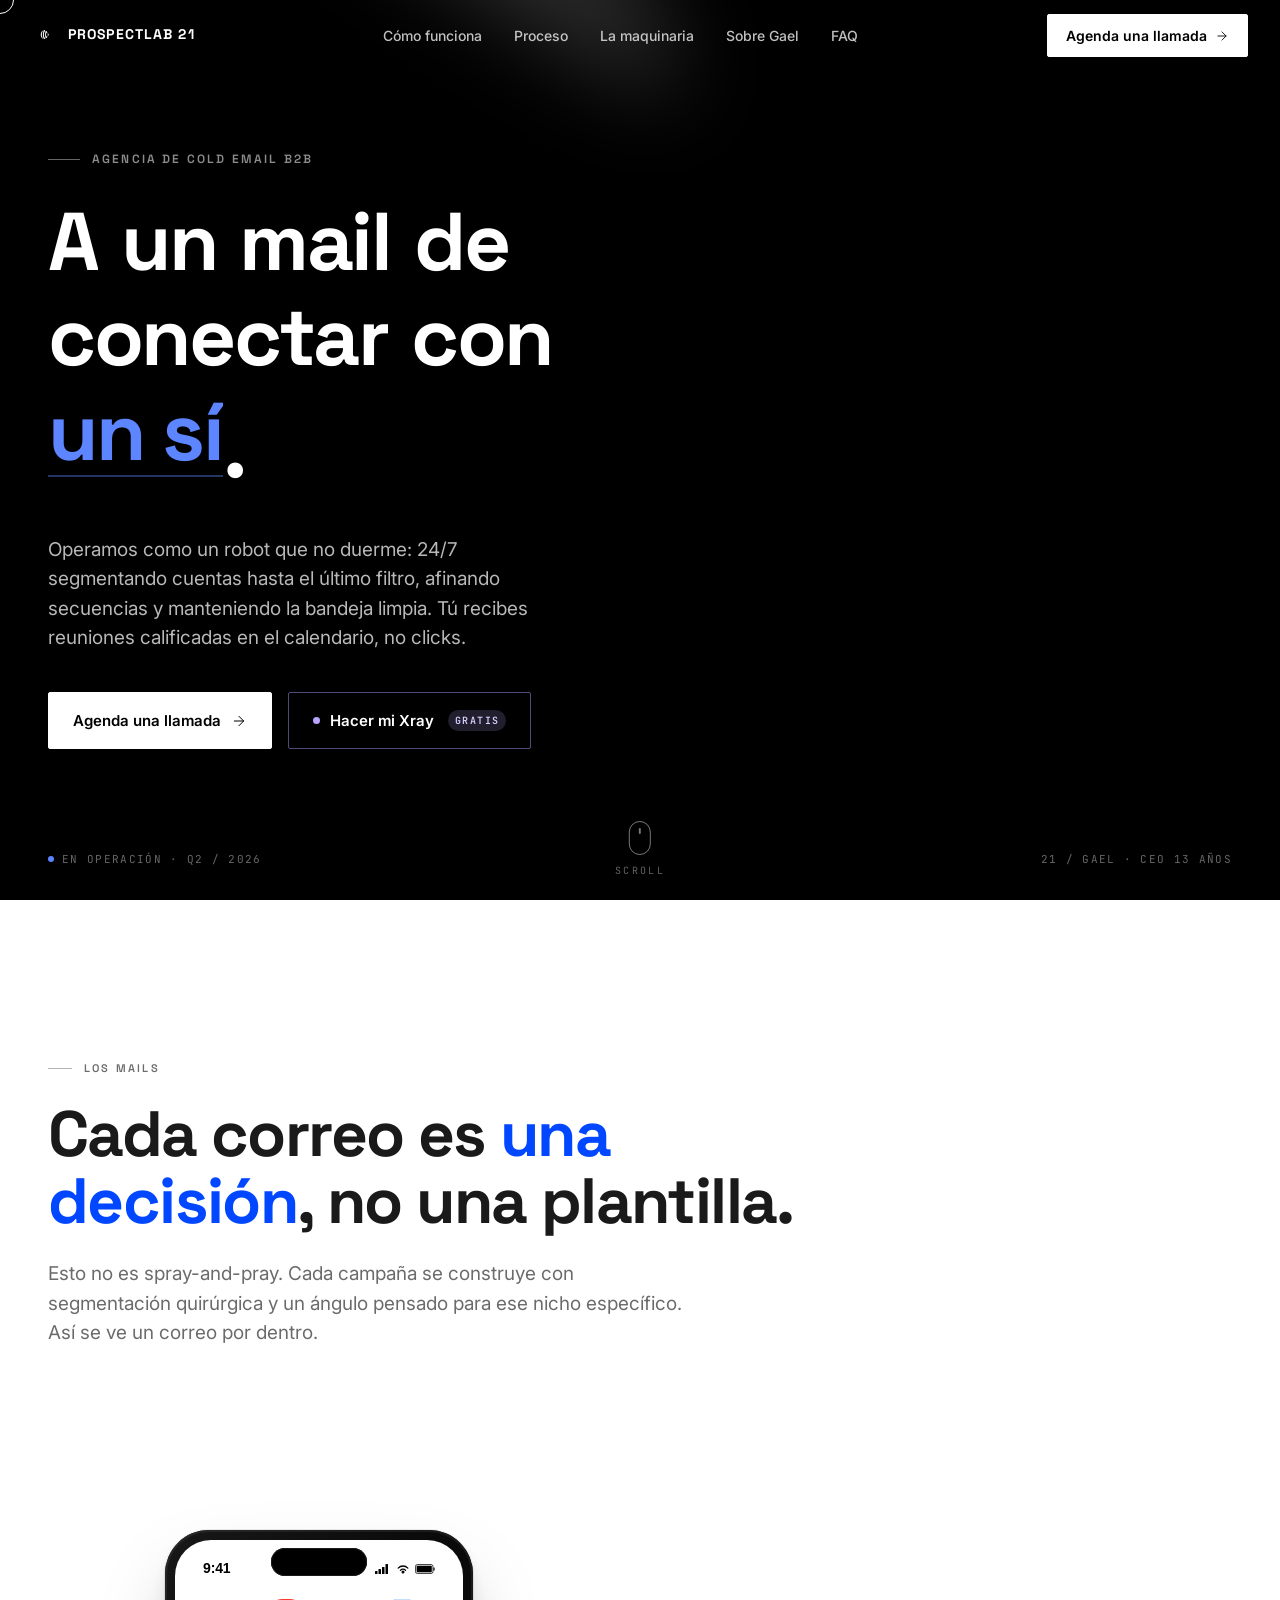
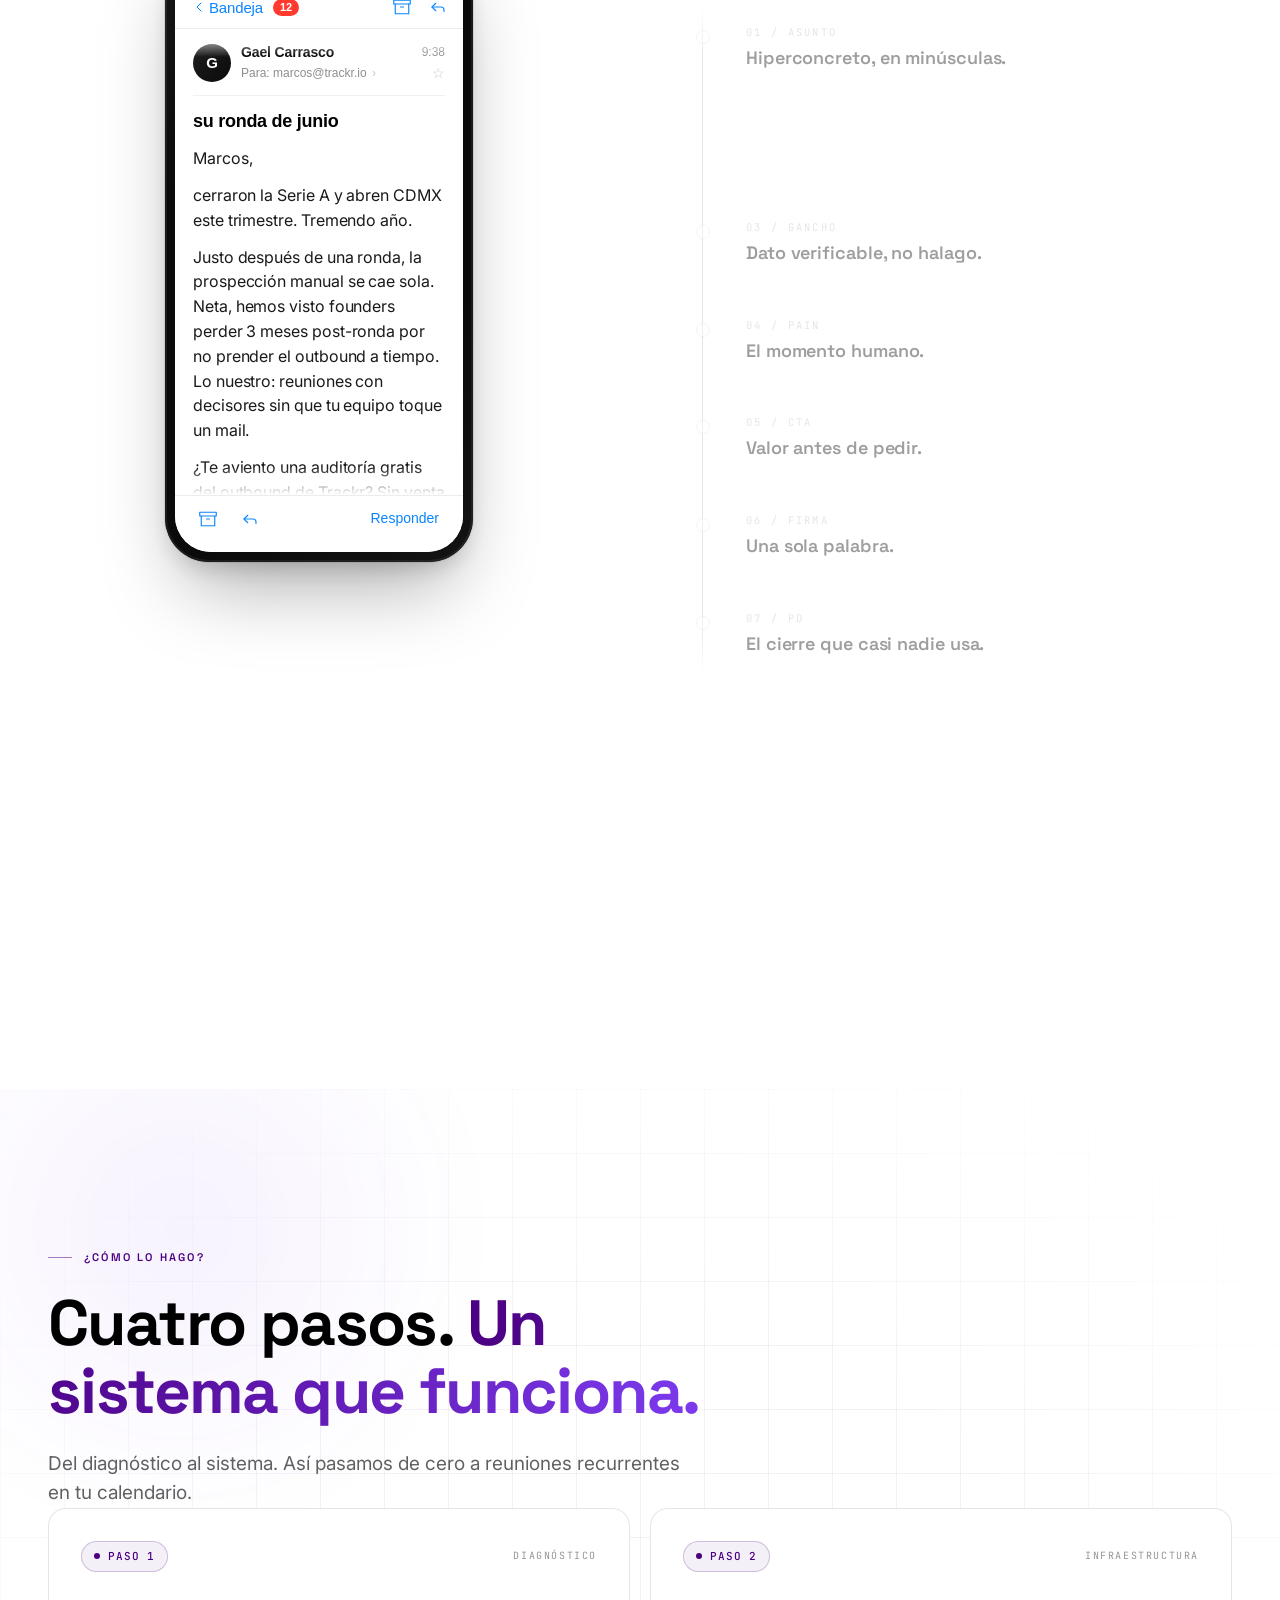
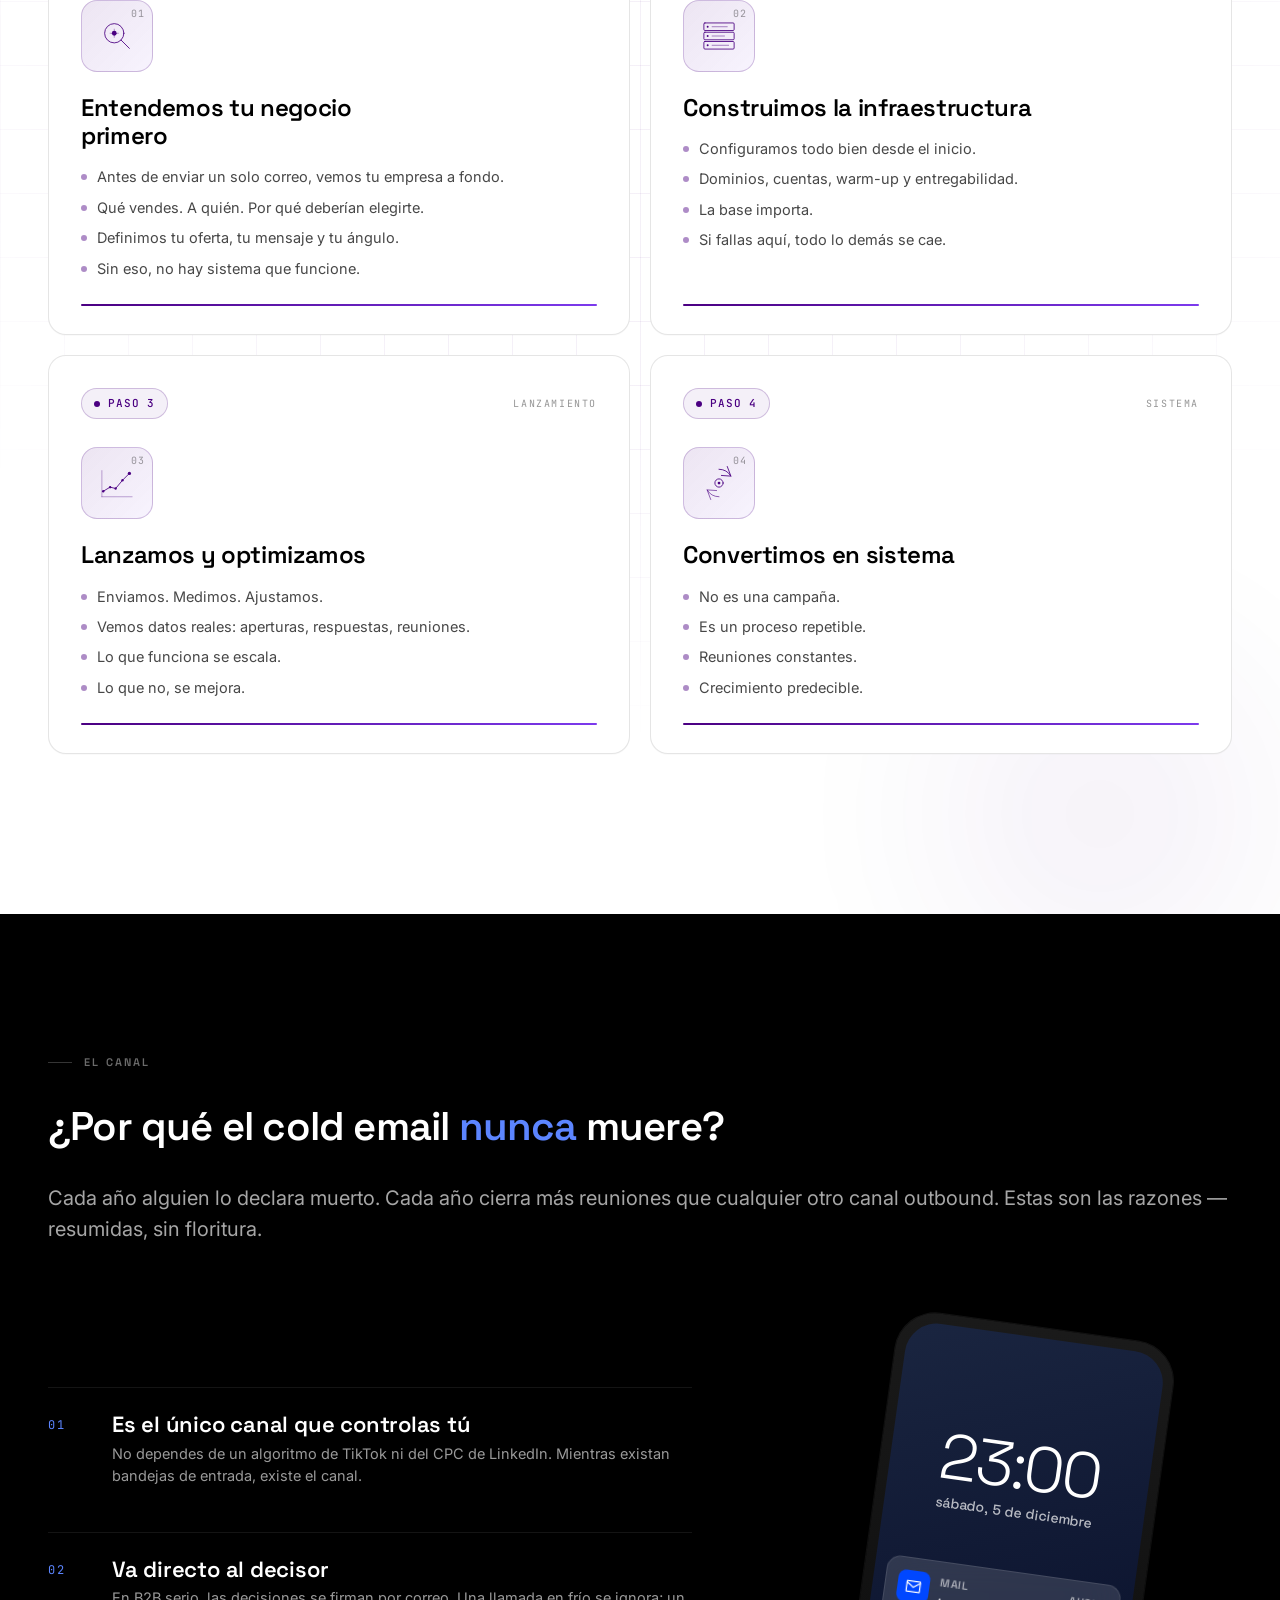
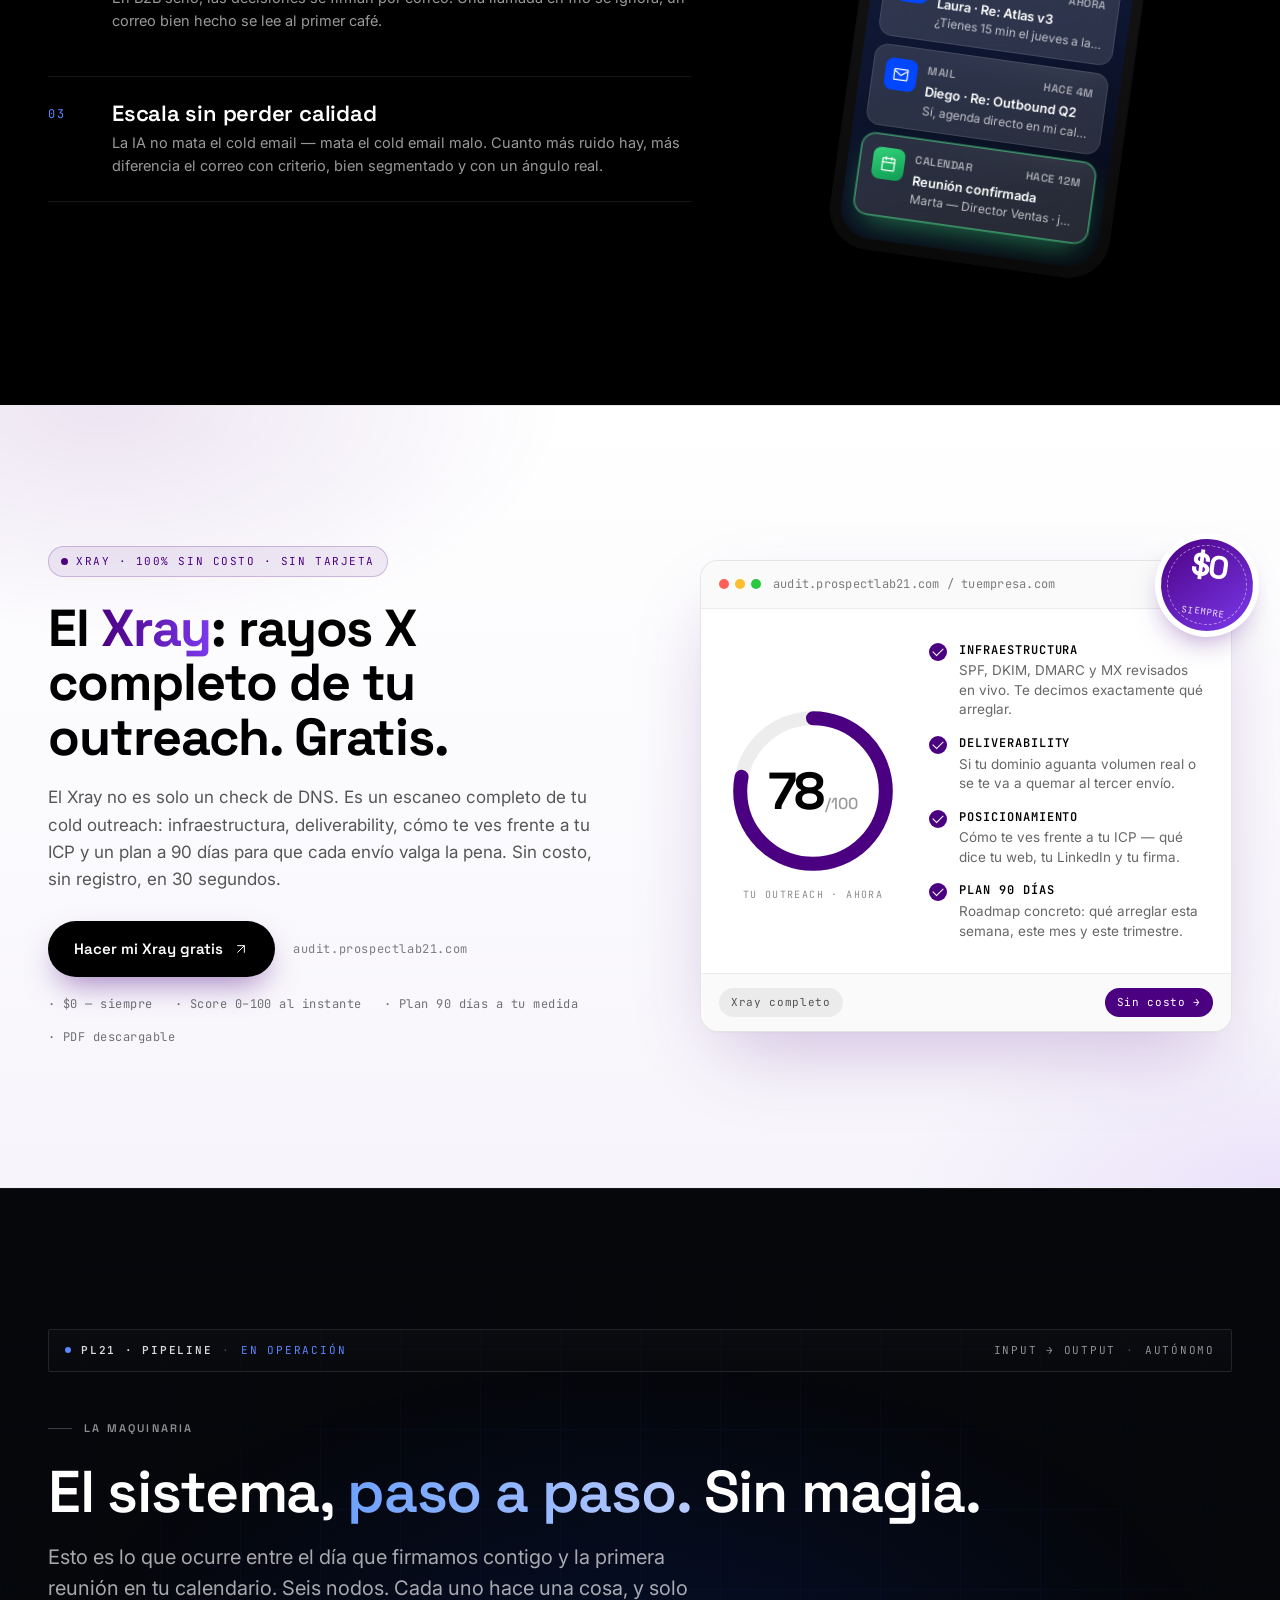
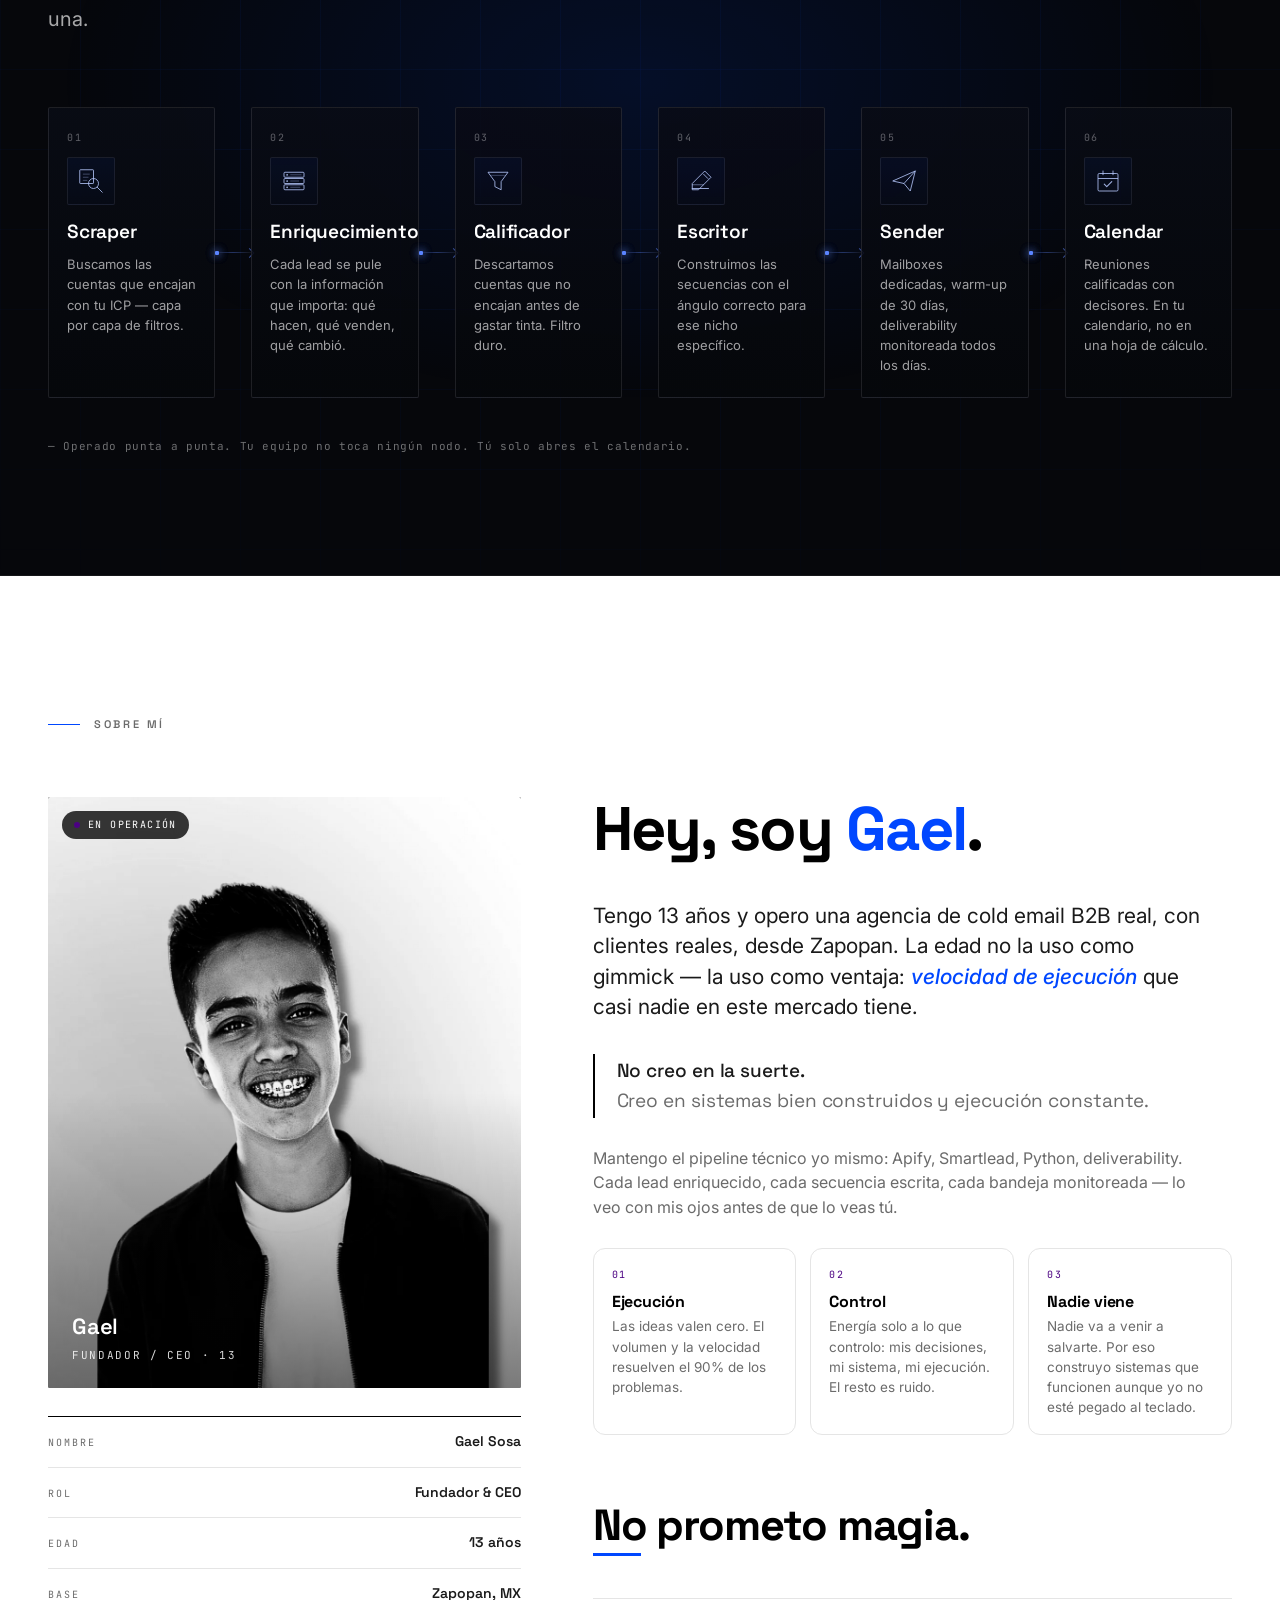
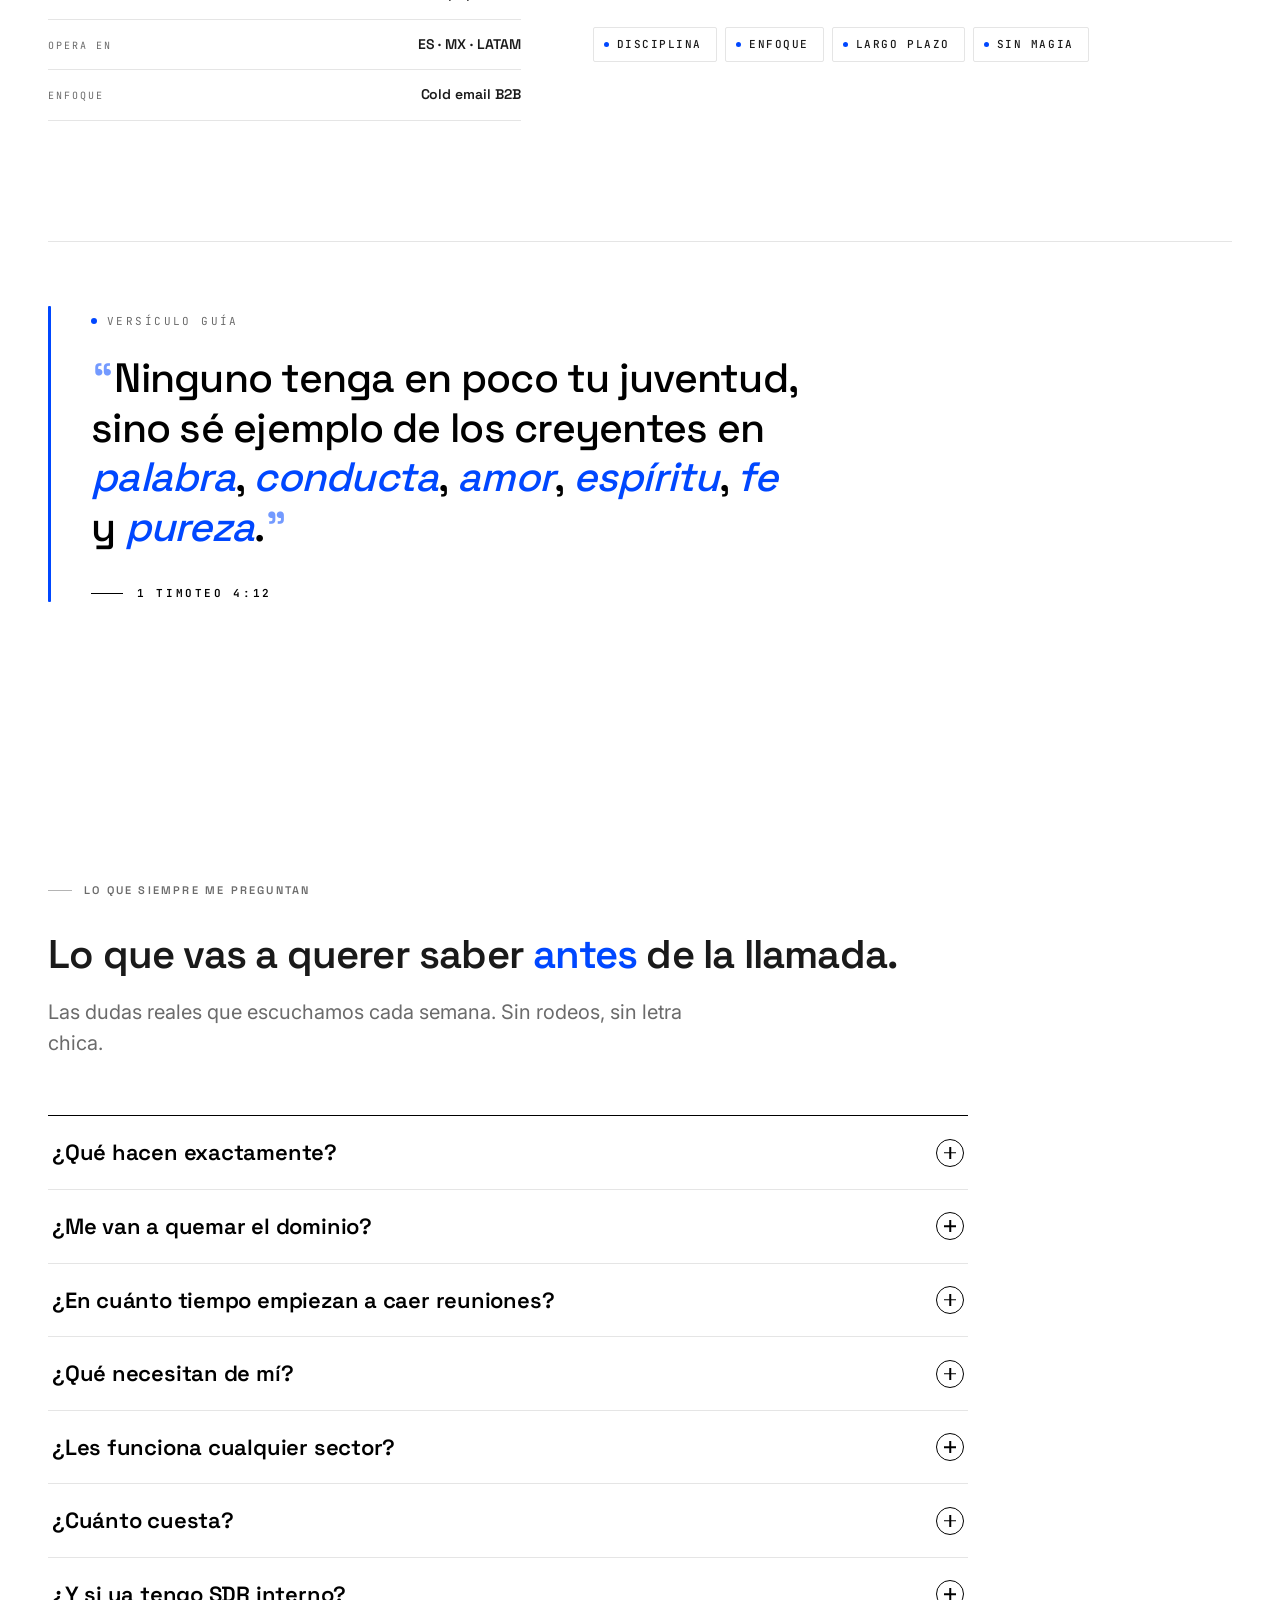
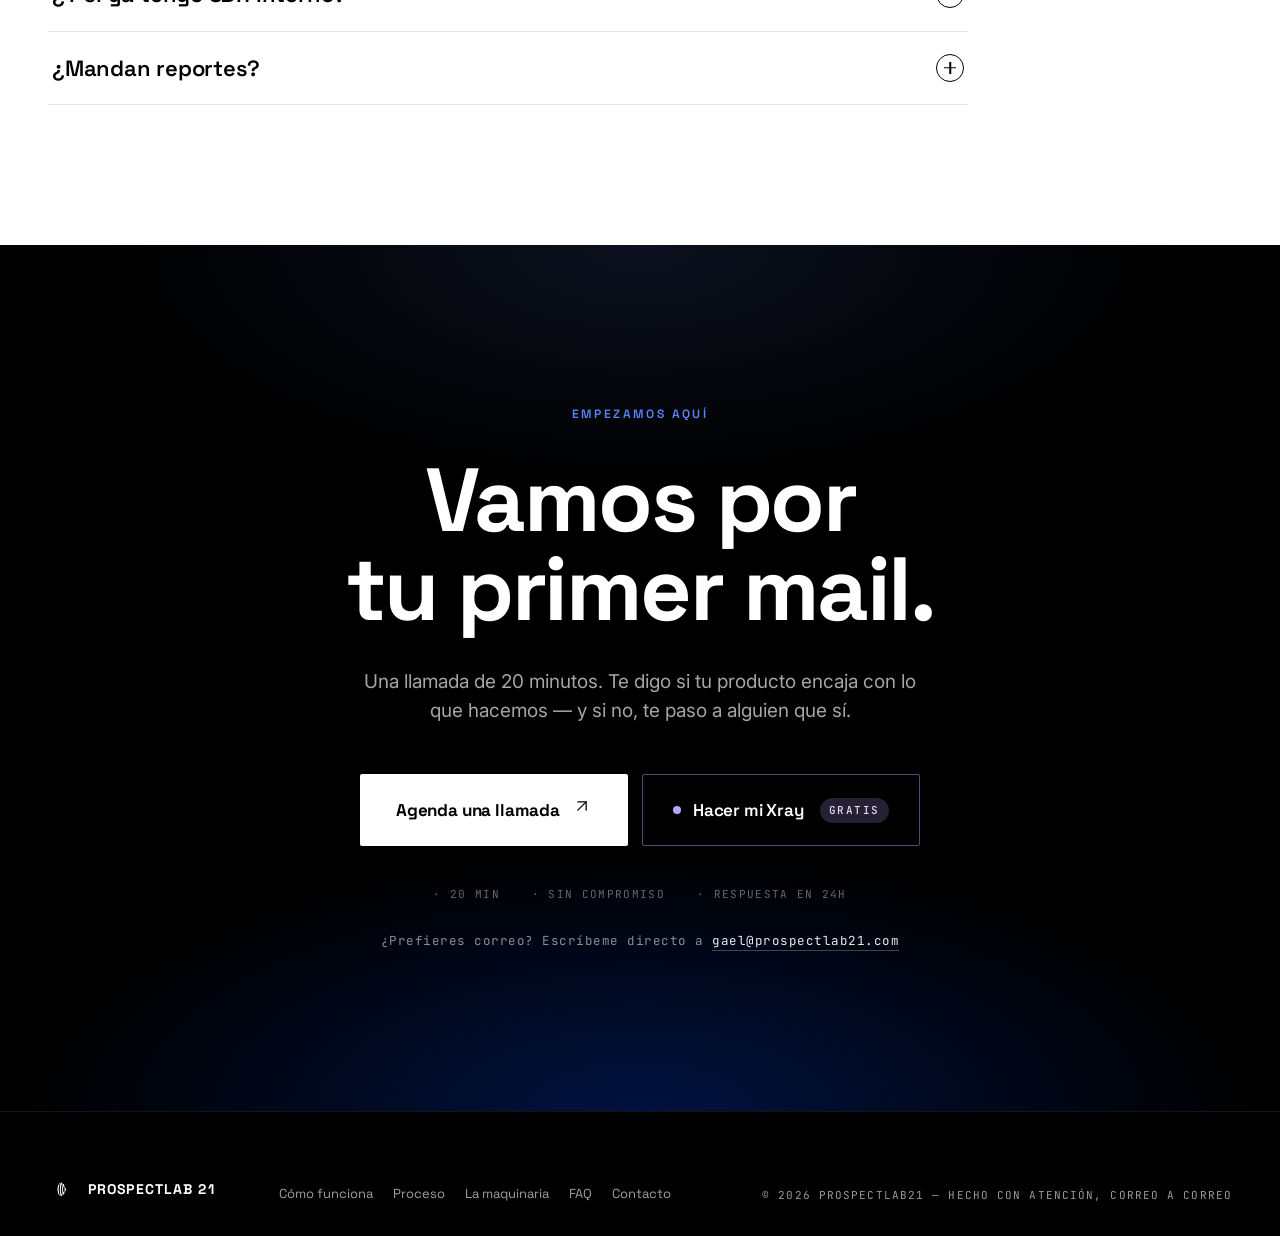
==== index.html @ 25a7a8de "copy(xray): use product name "Xray" instead of generic "Reporte/Auditar" - Hero + final CTA buttons:" ====
<!doctype html>
<html lang="es">
<head>
<meta charset="utf-8">
<meta name="viewport" content="width=device-width, initial-scale=1, viewport-fit=cover">
<meta http-equiv="X-UA-Compatible" content="IE=edge">

<!-- ====== PRIMARY SEO ====== -->
<title>ProspectLab21 — Cold email B2B que agenda reuniones con decisores</title>
<meta name="description" content="Agencia de cold email B2B. Segmentamos cuentas con precisión, armamos las secuencias y agendamos reuniones calificadas con decisores. Sin plantillas genéricas, sin spam. Operamos en España, México, Chile y LATAM.">
<link rel="canonical" href="https://prospectlab21.com/">
<meta name="robots" content="index, follow, max-snippet:-1, max-image-preview:large, max-video-preview:-1">
<meta name="googlebot" content="index, follow">
<meta name="author" content="Gael Sosa">
<meta name="theme-color" content="#000000">
<meta name="color-scheme" content="light">
<link rel="alternate" hreflang="es" href="https://prospectlab21.com/">
<link rel="alternate" hreflang="es-ES" href="https://prospectlab21.com/">
<link rel="alternate" hreflang="es-MX" href="https://prospectlab21.com/">
<link rel="alternate" hreflang="x-default" href="https://prospectlab21.com/">

<!-- ====== OPEN GRAPH ====== -->
<meta property="og:type" content="website">
<meta property="og:site_name" content="ProspectLab21">
<meta property="og:locale" content="es_ES">
<meta property="og:locale:alternate" content="es_MX">
<meta property="og:title" content="ProspectLab21 — Cold email B2B que agenda reuniones con decisores">
<meta property="og:description" content="Segmentamos cuentas con precisión, armamos las secuencias y agendamos reuniones calificadas con decisores. Sin plantillas genéricas, sin spam.">
<meta property="og:url" content="https://prospectlab21.com/">
<meta property="og:image" content="https://prospectlab21.com/assets/og-image.jpg">
<meta property="og:image:width" content="1200">
<meta property="og:image:height" content="630">
<meta property="og:image:alt" content="ProspectLab21 — Agencia de cold email B2B">

<!-- ====== TWITTER ====== -->
<meta name="twitter:card" content="summary_large_image">
<meta name="twitter:title" content="ProspectLab21 — Cold email B2B que agenda reuniones">
<meta name="twitter:description" content="Segmentamos cuentas con precisión, armamos las secuencias y agendamos reuniones calificadas con decisores.">
<meta name="twitter:image" content="https://prospectlab21.com/assets/og-image.jpg">

<!-- ====== ICONS / MANIFEST ====== -->
<link rel="icon" href="assets/favicon.ico" sizes="32x32">
<link rel="icon" type="image/png" sizes="512x512" href="assets/favicon-512.png">
<link rel="apple-touch-icon" sizes="180x180" href="assets/apple-touch-icon.png">
<link rel="manifest" href="site.webmanifest">

<!-- ====== PRECONNECT — fonts + lazy 3D scene ====== -->
<link rel="preconnect" href="https://fonts.googleapis.com">
<link rel="preconnect" href="https://fonts.gstatic.com" crossorigin>
<link rel="dns-prefetch" href="https://esm.run">
<link rel="dns-prefetch" href="https://prod.spline.design">
<link rel="preload" as="style" href="https://fonts.googleapis.com/css2?family=Space+Grotesk:wght@400;500;600;700&family=Inter:wght@400;500;600;700&family=JetBrains+Mono:wght@400;500&display=swap">
<link rel="stylesheet" href="https://fonts.googleapis.com/css2?family=Space+Grotesk:wght@400;500;600;700&family=Inter:wght@400;500;600;700&family=JetBrains+Mono:wght@400;500&display=swap" media="print" onload="this.media='all'">
<noscript><link rel="stylesheet" href="https://fonts.googleapis.com/css2?family=Space+Grotesk:wght@400;500;600;700&family=Inter:wght@400;500;600;700&family=JetBrains+Mono:wght@400;500&display=swap"></noscript>

<!-- ====== STYLES ====== -->
<link rel="preload" as="image" href="assets/logo-mark.png">
<link rel="stylesheet" href="styles/tokens.css">
<link rel="stylesheet" href="styles/landing.css?v=19">

<!-- ====== CRITICAL CSS (inline, anti-FOUC for hero) ====== -->
<style>
  :root { --pl-black:#000; --pl-white:#fff; }
  html, body { margin:0; padding:0; background:#000; }
  body { color:#fff; font-family: "Inter", system-ui, -apple-system, "Helvetica Neue", Arial, sans-serif; -webkit-font-smoothing:antialiased; }
  #root { min-height:100vh; }
  .no-js-warn { display:none; }
  .nav { position:fixed; inset:0 0 auto 0; height:72px; }
  /* Skip link */
  .skip-link {
    position: absolute; top:-40px; left:8px;
    background:#fff; color:#000; padding:8px 12px;
    font-family: "Inter", sans-serif; font-size:14px;
    z-index: 9999; text-decoration:none;
    transition: top 200ms ease;
  }
  .skip-link:focus { top:8px; }
</style>

<!-- ====== STRUCTURED DATA ====== -->
<script type="application/ld+json">
{
  "@context": "https://schema.org",
  "@graph": [
    {
      "@type": "Organization",
      "@id": "https://prospectlab21.com/#org",
      "name": "ProspectLab21",
      "url": "https://prospectlab21.com/",
      "logo": "https://prospectlab21.com/assets/favicon-512.png",
      "email": "gael@prospectlab21.com",
      "founder": { "@id": "https://prospectlab21.com/#gael" },
      "areaServed": ["ES","MX","CL","LATAM"],
      "description": "Agencia Done-For-You de cold email B2B. Segmentamos cuentas con precisión, armamos las secuencias y agendamos reuniones calificadas con decisores.",
      "knowsAbout": ["Cold email","Lead generation B2B","Outbound sales","Email deliverability","Prospección B2B"],
      "contactPoint": [{
        "@type": "ContactPoint",
        "contactType": "sales",
        "email": "gael@prospectlab21.com",
        "availableLanguage": ["es"],
        "areaServed": ["ES","MX","CL","LATAM"]
      }]
    },
    {
      "@type": "Person",
      "@id": "https://prospectlab21.com/#gael",
      "name": "Gael Sosa",
      "jobTitle": "Fundador & CEO",
      "worksFor": { "@id": "https://prospectlab21.com/#org" },
      "knowsAbout": ["Cold email","Outbound B2B","Email deliverability","Smartlead","Apify","Python automation"],
      "url": "https://prospectlab21.com/",
      "image": "https://prospectlab21.com/assets/gael-portrait.jpg"
    },
    {
      "@type": "Service",
      "name": "Cold email B2B Done-For-You",
      "provider": { "@id": "https://prospectlab21.com/#org" },
      "serviceType": "Cold email outreach",
      "areaServed": ["España","México","Chile","LATAM"],
      "audience": { "@type": "Audience", "audienceType": "Fundadores, directores comerciales, equipos B2B" },
      "description": "Sistema de cold email B2B operado punta a punta: segmentación quirúrgica de cuentas, secuencias personalizadas por nicho, infraestructura de envío con dominios dedicados, gestión de respuestas y reporting semanal."
    },
    {
      "@type": "FAQPage",
      "mainEntity": [
        { "@type": "Question", "name": "¿Qué hacen exactamente?", "acceptedAnswer": { "@type": "Answer", "text": "Operamos tu cold email B2B de punta a punta: segmentamos hasta el último filtro, armamos las secuencias con personalización por lead, manejamos toda la infraestructura de envío y dejamos las reuniones calificadas en tu calendario. Tu equipo no toca un correo." } },
        { "@type": "Question", "name": "¿Me van a quemar el dominio?", "acceptedAnswer": { "@type": "Answer", "text": "No. Usamos dominios y mailboxes dedicadas que nunca tocan tu dominio principal. Cada cuenta lleva entre 21 y 30 días de warm-up antes de mandar un solo correo a un lead. Bounce siempre debajo del 3% y deliverability monitoreada todos los días." } },
        { "@type": "Question", "name": "¿En cuánto tiempo empiezan a caer reuniones?", "acceptedAnswer": { "@type": "Answer", "text": "Depende del nicho y del ICP, pero el rango normal son las primeras 2 a 3 semanas. El mes 1 es setup y primera oleada. El mes 2 y 3 es donde el sistema empieza a generar reuniones de forma constante." } },
        { "@type": "Question", "name": "¿Qué necesitan de mí?", "acceptedAnswer": { "@type": "Answer", "text": "Una llamada de diagnóstico de 20 minutos, acceso para crear los dominios y correos auxiliares, y que me cuentes a fondo tu ICP y tu oferta. No te pedimos listas, ni plantillas, ni que tú escribas los correos." } },
        { "@type": "Question", "name": "¿Les funciona cualquier sector?", "acceptedAnswer": { "@type": "Answer", "text": "No. Filtro fuerte: B2B con ticket medio arriba de unos 3,000 USD/mes o ciclo de venta consultivo. Si tu producto no encaja, te lo decimos y te pasamos a alguien que sí." } },
        { "@type": "Question", "name": "¿Cuánto cuesta?", "acceptedAnswer": { "@type": "Answer", "text": "Lo platicamos en la llamada. El precio depende del volumen de mailboxes, los países que ataques y tu ciclo de venta. Sin contratos largos: si a los 60 días no hay tracción real, nos salimos sin drama." } },
        { "@type": "Question", "name": "¿Y si ya tengo SDR interno?", "acceptedAnswer": { "@type": "Answer", "text": "Mejor todavía. Nosotros llenamos su calendario y él cierra. Un SDR caro se quema haciendo prospección manual; con el sistema de fondo, pasa el día en llamadas en lugar de en hojas de cálculo." } },
        { "@type": "Question", "name": "¿Mandan reportes?", "acceptedAnswer": { "@type": "Answer", "text": "Sí. Dashboard semanal con envíos, aperturas, replies clasificados (interesado, tibio, no interesado, fuera de oficina, rebote) y reuniones agendadas. Cada quince días tenemos una llamada para ajustar mensaje, ICP y volumen." } }
      ]
    },
    {
      "@type": "WebSite",
      "@id": "https://prospectlab21.com/#site",
      "url": "https://prospectlab21.com/",
      "name": "ProspectLab21",
      "publisher": { "@id": "https://prospectlab21.com/#org" },
      "inLanguage": "es"
    }
  ]
}
</script>
</head>
<body>
<a class="skip-link" href="#mails">Saltar al contenido</a>
<div id="root"></div>

<noscript>
  <div class="no-js-warn" style="display:block;padding:32px;background:#000;color:#fff;font-family:Inter,sans-serif;text-align:center">
    <h1 style="font-family:Space Grotesk,sans-serif">ProspectLab21 — Cold email B2B</h1>
    <p>Esta web usa JavaScript para las animaciones. Si quieres hablar con nosotros, escribe a <a href="mailto:gael@prospectlab21.com" style="color:#5c85ff">gael@prospectlab21.com</a>.</p>
  </div>
</noscript>

<!-- Vercel Web Analytics + Speed Insights (privacy-friendly, no cookies) -->
<script defer src="/_vercel/insights/script.js"></script>
<script defer src="/_vercel/speed-insights/script.js"></script>

<script src="scripts/app.js?v=19" defer></script>
</body>
</html>
---- styles/tokens.css ----
/* =========================================================
   ProspectLab21 — Design Tokens
   Colors, Type, Spacing, Radii, Shadows, Motion
   Paleta estricta: blanco, negro, azul. Minimalismo.
   ========================================================= */

@import url("https://fonts.googleapis.com/css2?family=Space+Grotesk:wght@400;500;600;700&family=Inter:wght@400;500;600;700&family=JetBrains+Mono:wght@400;500&display=swap");

:root {
  /* ---------- CORE PALETTE ---------- */
  /* Neutrales: blanco puro → negro puro, con grises casi imperceptibles */
  --pl-white:       #FFFFFF;
  --pl-paper:       #FAFAFA;   /* fondo suave, alternativa al blanco */
  --pl-mist:        #F2F2F2;   /* divisores, hover claro */
  --pl-fog:         #E5E5E5;   /* bordes sutiles */
  --pl-steel:       #C2C2C2;   /* deshabilitado, texto terciario */
  --pl-graphite:    #6B6B6B;   /* texto secundario */
  --pl-ink:         #1A1A1A;   /* texto primario (no negro puro para pantalla) */
  --pl-black:       #000000;   /* negro puro — logos, acentos fuertes */

  /* Azul: un solo azul de marca, decisivo, con una escala mínima */
  --pl-blue-50:     #E6EEFF;
  --pl-blue-100:    #C2D4FF;
  --pl-blue-300:    #5C85FF;
  --pl-blue-500:    #0047FF;   /* azul marca — CTA, acentos, enlaces */
  --pl-blue-600:    #0039CC;   /* hover sobre blanco */
  --pl-blue-700:    #002A99;   /* pressed */
  --pl-blue-900:    #001255;   /* fondos muy oscuros con tinte azul */

  /* ---------- SEMANTIC: LIGHT (default) ---------- */
  --bg:             var(--pl-white);
  --bg-elevated:    var(--pl-white);
  --bg-subtle:      var(--pl-paper);
  --bg-muted:       var(--pl-mist);

  --fg:             var(--pl-ink);
  --fg-secondary:   var(--pl-graphite);
  --fg-tertiary:    var(--pl-steel);
  --fg-inverse:     var(--pl-white);

  --border:         var(--pl-fog);
  --border-strong:  var(--pl-ink);
  --border-subtle:  var(--pl-mist);

  --accent:         var(--pl-blue-500);
  --accent-hover:   var(--pl-blue-600);
  --accent-pressed: var(--pl-blue-700);
  --accent-soft:    var(--pl-blue-50);
  --accent-fg:      var(--pl-white);

  /* Estados semánticos — mantenemos la paleta. Solo usamos azul + negro. */
  --focus-ring:     var(--pl-blue-500);

  /* ---------- TYPOGRAPHY ---------- */
  /* Display / UI: Space Grotesk — geometría moderna, letter-forms neutras */
  /* Body: Inter — legible, profesional B2B */
  /* Mono: JetBrains Mono — para datos, métricas, código */
  --font-display:   "Space Grotesk", "Helvetica Neue", Arial, sans-serif;
  --font-body:      "Inter", "Helvetica Neue", Arial, sans-serif;
  --font-mono:      "JetBrains Mono", ui-monospace, Menlo, monospace;

  /* Escala tipográfica — ratio 1.25 (Major Third), desktop */
  --fs-12: 0.75rem;    /* 12px — micro, captions */
  --fs-14: 0.875rem;   /* 14px — small body, meta */
  --fs-16: 1rem;       /* 16px — body base */
  --fs-18: 1.125rem;   /* 18px — lead / large body */
  --fs-20: 1.25rem;    /* 20px — h5 */
  --fs-24: 1.5rem;     /* 24px — h4 */
  --fs-30: 1.875rem;   /* 30px — h3 */
  --fs-40: 2.5rem;     /* 40px — h2 */
  --fs-56: 3.5rem;     /* 56px — h1 */
  --fs-80: 5rem;       /* 80px — display / hero */
  --fs-112:7rem;       /* 112px — hero oversized */

  /* Line-heights: apretados para display, amplios para body */
  --lh-display:     1.02;
  --lh-heading:     1.12;
  --lh-body:        1.55;
  --lh-ui:          1.35;

  /* Letter-spacing */
  --tracking-tight:   -0.02em;
  --tracking-normal:  0;
  --tracking-wide:    0.04em;
  --tracking-eyebrow: 0.12em;  /* para etiquetas en MAYÚSCULAS */

  /* Pesos */
  --fw-regular:     400;
  --fw-medium:      500;
  --fw-semibold:    600;
  --fw-bold:        700;

  /* ---------- SPACING (4px base) ---------- */
  --sp-0:  0;
  --sp-1:  4px;
  --sp-2:  8px;
  --sp-3:  12px;
  --sp-4:  16px;
  --sp-5:  24px;
  --sp-6:  32px;
  --sp-7:  48px;
  --sp-8:  64px;
  --sp-9:  96px;
  --sp-10: 128px;
  --sp-11: 160px;

  /* ---------- RADII — mínimos. Minimalismo = ángulos limpios ---------- */
  --radius-none: 0;
  --radius-sm:   2px;
  --radius-md:   4px;
  --radius-lg:   8px;
  --radius-pill: 999px;

  /* ---------- BORDERS ---------- */
  --bw-1: 1px;
  --bw-2: 2px;

  /* ---------- SHADOWS — sutiles. Preferimos bordes. ---------- */
  --shadow-none: none;
  --shadow-sm:   0 1px 2px rgba(0,0,0,0.04);
  --shadow-md:   0 4px 12px rgba(0,0,0,0.06);
  --shadow-lg:   0 12px 32px rgba(0,0,0,0.08);
  --shadow-focus: 0 0 0 3px rgba(29,78,216,0.25);

  /* ---------- MOTION ---------- */
  --ease-standard: cubic-bezier(0.2, 0, 0, 1);
  --ease-emphasis: cubic-bezier(0.2, 0, 0.2, 1.2);
  --dur-fast:   120ms;
  --dur-base:   200ms;
  --dur-slow:   400ms;

  /* ---------- LAYOUT ---------- */
  --container-sm:  640px;
  --container-md:  960px;
  --container-lg:  1200px;
  --container-xl:  1440px;
  --gutter:        24px;
}

/* ---------- DARK MODE (opcional — misma paleta, invertida) ---------- */
:root.dark, [data-theme="dark"] {
  --bg:             var(--pl-black);
  --bg-elevated:    #0A0A0A;
  --bg-subtle:      #0F0F0F;
  --bg-muted:       #1A1A1A;

  --fg:             var(--pl-white);
  --fg-secondary:   #A3A3A3;
  --fg-tertiary:    #6B6B6B;
  --fg-inverse:     var(--pl-ink);

  --border:         #2A2A2A;
  --border-strong:  var(--pl-white);
  --border-subtle:  #1A1A1A;

  --accent:         var(--pl-blue-300);
  --accent-hover:   var(--pl-blue-100);
  --accent-pressed: var(--pl-blue-500);
  --accent-soft:    rgba(29,78,216,0.18);
  --accent-fg:      var(--pl-black);
}

/* =========================================================
   SEMANTIC ELEMENT STYLES
   Úsalas en clases o directamente por elemento.
   ========================================================= */

html { font-family: var(--font-body); color: var(--fg); background: var(--bg); }
body { font-family: var(--font-body); font-size: var(--fs-16); line-height: var(--lh-body); color: var(--fg); }

/* Headings — siempre Display, peso 600-700, tracking ajustado */
.h-display, h1.display {
  font-family: var(--font-display);
  font-weight: var(--fw-bold);
  font-size: clamp(var(--fs-56), 8vw, var(--fs-112));
  line-height: var(--lh-display);
  letter-spacing: var(--tracking-tight);
  color: var(--fg);
}

h1, .h1 {
  font-family: var(--font-display);
  font-weight: var(--fw-bold);
  font-size: var(--fs-56);
  line-height: var(--lh-heading);
  letter-spacing: var(--tracking-tight);
  color: var(--fg);
}

h2, .h2 {
  font-family: var(--font-display);
  font-weight: var(--fw-semibold);
  font-size: var(--fs-40);
  line-height: var(--lh-heading);
  letter-spacing: var(--tracking-tight);
  color: var(--fg);
}

h3, .h3 {
  font-family: var(--font-display);
  font-weight: var(--fw-semibold);
  font-size: var(--fs-30);
  line-height: var(--lh-heading);
  letter-spacing: var(--tracking-tight);
  color: var(--fg);
}

h4, .h4 {
  font-family: var(--font-display);
  font-weight: var(--fw-semibold);
  font-size: var(--fs-24);
  line-height: var(--lh-heading);
  color: var(--fg);
}

h5, .h5 {
  font-family: var(--font-display);
  font-weight: var(--fw-medium);
  font-size: var(--fs-20);
  line-height: var(--lh-heading);
  color: var(--fg);
}

.lead {
  font-family: var(--font-body);
  font-size: var(--fs-20);
  line-height: var(--lh-body);
  color: var(--fg-secondary);
  font-weight: var(--fw-regular);
}

p, .p {
  font-family: var(--font-body);
  font-size: var(--fs-16);
  line-height: var(--lh-body);
  color: var(--fg);
}

.p-small {
  font-size: var(--fs-14);
  line-height: var(--lh-body);
  color: var(--fg-secondary);
}

.caption {
  font-size: var(--fs-12);
  line-height: var(--lh-ui);
  color: var(--fg-tertiary);
  letter-spacing: var(--tracking-wide);
}

/* Eyebrow / kicker — etiqueta en MAYÚSCULAS sobre títulos */
.eyebrow {
  font-family: var(--font-display);
  font-size: var(--fs-12);
  font-weight: var(--fw-semibold);
  letter-spacing: var(--tracking-eyebrow);
  text-transform: uppercase;
  color: var(--fg-secondary);
}

/* Mono — métricas, datos, tracking-numbers */
code, .mono {
  font-family: var(--font-mono);
  font-size: 0.95em;
  font-variant-numeric: tabular-nums;
}

/* Links */
a {
  color: var(--accent);
  text-decoration: none;
  border-bottom: 1px solid transparent;
  transition: border-color var(--dur-fast) var(--ease-standard);
}
a:hover { border-bottom-color: var(--accent); }

/* Selección */
::selection { background: var(--pl-ink); color: var(--pl-white); }

/* Utilidades */
.u-mono { font-family: var(--font-mono); }
.u-display { font-family: var(--font-display); }
.u-tnum { font-variant-numeric: tabular-nums; }
.u-fg { color: var(--fg); }
.u-fg-secondary { color: var(--fg-secondary); }
.u-fg-tertiary { color: var(--fg-tertiary); }
.u-accent { color: var(--accent); }
---- styles/landing.css ----
/* ProspectLab21 — Landing styles */

* { box-sizing: border-box; }
html, body { margin: 0; padding: 0; }
body {
  background: var(--bg);
  color: var(--fg);
  -webkit-font-smoothing: antialiased;
  text-rendering: optimizeLegibility;
}
img { max-width: 100%; display: block; }
button { font-family: inherit; cursor: pointer; }
section { position: relative; }

/* ============ NAV ============ */
.nav {
  position: fixed; top: 0; left: 0; right: 0;
  height: 72px;
  display: flex; align-items: center; justify-content: space-between;
  padding: 0 32px;
  z-index: 100;
  transition: background var(--dur-base) var(--ease-standard),
              backdrop-filter var(--dur-base) var(--ease-standard),
              border-color var(--dur-base) var(--ease-standard);
  border-bottom: 1px solid transparent;
}
.nav.dark { color: var(--pl-white); }
.nav.scrolled.light {
  background: rgba(255,255,255,0.82);
  backdrop-filter: blur(12px);
  -webkit-backdrop-filter: blur(12px);
  border-bottom-color: var(--pl-fog);
}
.nav.scrolled.dark {
  background: rgba(0,0,0,0.7);
  backdrop-filter: blur(12px);
  -webkit-backdrop-filter: blur(12px);
  border-bottom-color: rgba(255,255,255,0.08);
}
.nav-brand {
  display: flex; align-items: center; gap: 10px;
  font-family: var(--font-display);
  font-weight: 700;
  font-size: 14px;
  letter-spacing: 0.08em;
  color: inherit;
  text-decoration: none;
}
.nav-brand img { width: 26px; height: 26px; object-fit: contain; }
.nav.dark .nav-brand img { filter: invert(1); }
.nav-links { display: flex; gap: 32px; align-items: center; }
.nav-links a {
  color: inherit;
  font-size: 14px;
  font-weight: 500;
  border: none;
  opacity: 0.75;
  transition: opacity var(--dur-fast) var(--ease-standard);
  cursor: pointer;
}
.nav-links a:hover { opacity: 1; }
.nav-cta {
  display: inline-flex; align-items: center; gap: 8px;
  padding: 10px 18px;
  border-radius: 2px;
  font-size: 14px;
  font-weight: 600;
  text-decoration: none;
  transition: all var(--dur-base) var(--ease-standard);
  border: 1px solid currentColor;
}
.nav.light .nav-cta { background: var(--pl-black); color: var(--pl-white); border-color: var(--pl-black); }
.nav.light .nav-cta:hover { background: var(--accent); border-color: var(--accent); }
.nav.dark .nav-cta { background: var(--pl-white); color: var(--pl-black); border-color: var(--pl-white); }
.nav.dark .nav-cta:hover { background: var(--accent); color: var(--pl-white); border-color: var(--accent); }

/* ============ HERO ============ */
.hero {
  position: relative;
  min-height: 100vh;
  background: var(--pl-black);
  color: var(--pl-white);
  overflow: hidden;
  padding: 120px 48px 120px;
  display: flex;
  align-items: center;
}
.hero-grid {
  width: 100%;
  max-width: 1440px;
  margin: 0 auto;
  display: grid;
  grid-template-columns: minmax(0, 1.05fr) minmax(0, 1fr);
  gap: 48px;
  align-items: center;
  position: relative;
  z-index: 2;
}
.hero-copy {
  min-width: 0;
  max-width: 640px;
}
.hero-eyebrow {
  font-family: var(--font-display);
  font-size: 12px;
  font-weight: 600;
  letter-spacing: 0.18em;
  text-transform: uppercase;
  color: rgba(255,255,255,0.55);
  display: flex; align-items: center; gap: 12px;
  margin-bottom: 32px;
}
.hero-eyebrow::before {
  content: ""; width: 32px; height: 1px; background: rgba(255,255,255,0.4);
}
.hero h1 {
  font-family: var(--font-display);
  font-weight: 700;
  font-size: clamp(48px, 6.4vw, 96px);
  line-height: 1.0;
  letter-spacing: -0.028em;
  color: #fff;
  margin: 0 0 32px;
  text-wrap: balance;
}
.hero h1 .accent { color: var(--pl-blue-300); }
.hero h1 .rotator {
  display: inline-block;
  position: relative;
  color: var(--pl-blue-300);
  white-space: nowrap;
  border-bottom: 2px solid rgba(92,133,255,0.4);
  padding-bottom: 4px;
  vertical-align: baseline;
  overflow: hidden;
}
.hero h1 .rotator-measure {
  display: inline-block;
  visibility: hidden;
  white-space: nowrap;
  pointer-events: none;
}
.hero h1 .rotator-track {
  display: inline-block;
  position: absolute;
  left: 0;
  top: 0;
  white-space: nowrap;
  transition:
    transform 620ms cubic-bezier(.22,1,.36,1),
    opacity 420ms cubic-bezier(.22,1,.36,1),
    filter 420ms cubic-bezier(.22,1,.36,1);
  will-change: transform, opacity, filter;
}

/* ---- Hero intro animation ---- */
.hero h1.headline-intro {
  text-wrap: pretty;
  perspective: 1000px;
}
.hero h1.headline-intro .iw-wrap {
  display: inline-block;
  overflow: hidden;
  vertical-align: baseline;
}
.hero h1.headline-intro .iw-space {
  display: inline-block;
  width: 0.28em;
  white-space: pre;
}
.hero h1.headline-intro .iw {
  display: inline-block;
  opacity: 0;
  transform: translateY(110%) rotate(2deg);
  filter: blur(10px);
  transition:
    opacity 800ms cubic-bezier(.22,1,.36,1),
    transform 900ms cubic-bezier(.22,1,.36,1),
    filter 700ms cubic-bezier(.22,1,.36,1);
  will-change: transform, opacity, filter;
}
.hero h1.headline-intro .iw.is-in {
  opacity: 1;
  transform: translateY(0) rotate(0);
  filter: blur(0);
}

.hero h1.headline-intro .rotator-wrap {
  opacity: 0;
  transform: translateY(110%);
  filter: blur(10px);
  transition:
    opacity 800ms cubic-bezier(.22,1,.36,1),
    transform 900ms cubic-bezier(.22,1,.36,1),
    filter 700ms cubic-bezier(.22,1,.36,1);
}
.hero h1.headline-intro .rotator-wrap.is-in {
  opacity: 1;
  transform: translateY(0);
  filter: blur(0);
}

.hero h1.headline-intro.is-settling {
  animation: headline-settle 900ms cubic-bezier(.22,1,.36,1);
}
@keyframes headline-settle {
  0%   { transform: translateX(0); }
  18%  { transform: translateX(-3px); }
  42%  { transform: translateX(2px); }
  68%  { transform: translateX(-1px); }
  100% { transform: translateX(0); }
}

.intro-fade {
  opacity: 0;
  transform: translateY(8px);
  transition: opacity 700ms cubic-bezier(.22,1,.36,1), transform 700ms cubic-bezier(.22,1,.36,1);
  will-change: opacity, transform;
}
.intro-fade.is-in {
  opacity: 1;
  transform: translateY(0);
}

@media (prefers-reduced-motion: reduce) {
  .hero h1.headline-intro .iw,
  .hero h1.headline-intro .rotator-wrap,
  .intro-fade {
    transition: none !important;
    opacity: 1 !important;
    transform: none !important;
    filter: none !important;
  }
  .hero h1.headline-intro.is-settling { animation: none !important; }
  .hero h1 .rotator-track { transition: opacity 200ms linear !important; }
}
.hero-sub {
  font-family: var(--font-body);
  font-size: 19px;
  line-height: 1.55;
  color: rgba(255,255,255,0.72);
  max-width: 520px;
  margin: 0 0 40px;
}
.hero-ctas { display: flex; gap: 16px; align-items: center; flex-wrap: wrap; }
.btn {
  display: inline-flex; align-items: center; gap: 10px;
  padding: 16px 24px;
  border-radius: 2px;
  font-size: 15px;
  font-weight: 600;
  text-decoration: none;
  transition: all var(--dur-base) var(--ease-standard);
  border: 1px solid transparent;
  cursor: pointer;
  font-family: var(--font-body);
}
.btn-primary { background: var(--pl-white); color: var(--pl-black); border-color: var(--pl-white); }
.btn-primary:hover { background: var(--accent); color: #fff; border-color: var(--accent); }
.btn-ghost { background: transparent; color: #fff; border-color: rgba(255,255,255,0.3); }
.btn-ghost:hover { border-color: #fff; }
.btn-dark { background: var(--pl-black); color: #fff; border-color: var(--pl-black); }
.btn-dark:hover { background: var(--accent); border-color: var(--accent); }
.btn-outline-dark { background: transparent; color: var(--pl-black); border-color: var(--pl-black); }
.btn-outline-dark:hover { background: var(--pl-black); color: #fff; }
.btn-audit {
  background: transparent;
  color: #fff;
  border-color: rgba(184,164,255,0.45);
  position: relative;
  overflow: hidden;
}
.btn-audit::before {
  content: ""; position: absolute; inset: 0;
  background: linear-gradient(135deg, rgba(75,0,130,0.18), rgba(124,58,237,0.10));
  opacity: 0; transition: opacity var(--dur-base) var(--ease-standard);
  pointer-events: none;
}
.btn-audit:hover { border-color: #b8a4ff; transform: translateY(-1px); }
.btn-audit:hover::before { opacity: 1; }
.btn-audit-dot {
  width: 7px; height: 7px; border-radius: 50%;
  background: #b8a4ff;
  box-shadow: 0 0 0 0 rgba(184,164,255,0.5);
  animation: btn-audit-pulse 2.4s ease-out infinite;
  position: relative; z-index: 1;
}
.btn-audit-free {
  font-family: var(--font-mono);
  font-size: 10px;
  letter-spacing: 0.14em;
  text-transform: uppercase;
  padding: 3px 7px;
  border-radius: 999px;
  background: rgba(184,164,255,0.18);
  color: #d9ccff;
  margin-left: 4px;
  position: relative; z-index: 1;
}
@keyframes btn-audit-pulse {
  0% { box-shadow: 0 0 0 0 rgba(184,164,255,0.55); }
  70% { box-shadow: 0 0 0 8px rgba(184,164,255,0); }
  100% { box-shadow: 0 0 0 0 rgba(184,164,255,0); }
}

.hero-spline {
  position: relative;
  width: 100%;
  height: clamp(480px, 70vh, 720px);
  aspect-ratio: 4 / 5;
  max-height: 80vh;
  margin-inline: auto;
  z-index: 2;
}
.hero-spline canvas {
  display: block;
  width: 100% !important;
  height: 100% !important;
  object-fit: contain;
}
.hero-spline-fallback {
  width: 100%; height: 100%;
  display: flex; align-items: center; justify-content: center;
  background: radial-gradient(circle at 50% 50%, rgba(0,71,255,0.18), transparent 60%);
}
.hero-loader {
  width: 48px; height: 48px;
  border: 1px solid rgba(255,255,255,0.15);
  border-top-color: var(--pl-blue-300);
  border-radius: 50%;
  animation: spin 800ms linear infinite;
}
@keyframes spin { to { transform: rotate(360deg); } }

/* spotlight overlay (aceternity-like) */
.spotlight {
  position: absolute;
  pointer-events: none;
  z-index: 1;
  width: 80%; height: 100%;
  top: -40%; left: 20%;
  opacity: 0;
  animation: spotlight 2s ease 0.2s 1 forwards;
}
@keyframes spotlight {
  0% { opacity: 0; transform: translate(-72%, -62%) scale(0.5); }
  100% { opacity: 1; transform: translate(-50%, -40%) scale(1); }
}

.hero-meta {
  position: absolute;
  bottom: 32px; left: 48px; right: 48px;
  display: flex; justify-content: space-between; align-items: end;
  font-family: var(--font-mono);
  font-size: 11px;
  letter-spacing: 0.12em;
  text-transform: uppercase;
  color: rgba(255,255,255,0.4);
  z-index: 3;
}
.hero-scroll-indicator {
  position: absolute;
  bottom: 32px; left: 50%;
  transform: translateX(-50%);
  width: 1px; height: 48px;
  background: linear-gradient(180deg, transparent, rgba(255,255,255,0.4));
  z-index: 3;
  overflow: hidden;
}
.hero-scroll-indicator::before {
  content: ""; position: absolute; top: -48px; left: 0;
  width: 100%; height: 48px;
  background: var(--pl-blue-300);
  animation: scrollDot 2.4s var(--ease-standard) infinite;
}
@keyframes scrollDot {
  0% { transform: translateY(0); opacity: 0; }
  20% { opacity: 1; }
  100% { transform: translateY(96px); opacity: 0; }
}
.hero-meta .live { display: flex; align-items: center; gap: 8px; }
.hero-meta .live::before {
  content: ""; width: 6px; height: 6px; border-radius: 50%;
  background: var(--pl-blue-300);
  box-shadow: 0 0 0 0 var(--pl-blue-300);
  animation: pulse 1.6s ease infinite;
}
@keyframes pulse {
  0%, 100% { box-shadow: 0 0 0 0 rgba(92,133,255,0.6); }
  50% { box-shadow: 0 0 0 8px rgba(92,133,255,0); }
}

/* ============ MARQUEE ============ */
.marquee-section {
  background: var(--pl-black);
  color: rgba(255,255,255,0.55);
  border-top: 1px solid rgba(255,255,255,0.08);
  border-bottom: 1px solid rgba(255,255,255,0.08);
  padding: 32px 0;
  overflow: hidden;
  position: relative;
}
.marquee-label {
  font-family: var(--font-display);
  font-size: 11px;
  font-weight: 600;
  letter-spacing: 0.2em;
  text-transform: uppercase;
  text-align: center;
  color: rgba(255,255,255,0.45);
  margin-bottom: 24px;
}
.marquee {
  display: flex;
  width: max-content;
  animation: marquee 90s linear infinite;
  gap: 96px;
}
.marquee-item {
  font-family: var(--font-display);
  font-weight: 500;
  font-size: 32px;
  letter-spacing: -0.015em;
  color: rgba(255,255,255,0.55);
  white-space: nowrap;
  display: flex; align-items: center; gap: 96px;
  transition: color 400ms var(--ease-standard);
}
.marquee:hover { animation-play-state: paused; }
.marquee-item:hover { color: rgba(255,255,255,0.95); }
.marquee-item::after {
  content: "✦"; color: rgba(255,255,255,0.2); font-size: 14px;
}
@keyframes marquee {
  from { transform: translateX(0); }
  to { transform: translateX(-50%); }
}

/* ============ SECTIONS ============ */
.section {
  padding: 160px 48px;
  background: var(--bg);
}
.section.dark {
  background: var(--pl-black);
  color: #fff;
}
.section-inner {
  max-width: 1200px;
  margin: 0 auto;
}
.section-eyebrow {
  font-family: var(--font-display);
  font-size: 11px;
  font-weight: 600;
  letter-spacing: 0.2em;
  text-transform: uppercase;
  color: var(--fg-secondary);
  display: flex; align-items: center; gap: 12px;
  margin-bottom: 24px;
}
.section.dark .section-eyebrow { color: rgba(255,255,255,0.5); }
.section-eyebrow::before {
  content: ""; width: 24px; height: 1px; background: currentColor; opacity: 0.5;
}
.section h2 {
  font-family: var(--font-display);
  font-weight: 700;
  font-size: clamp(36px, 5vw, 72px);
  line-height: 1.05;
  letter-spacing: -0.025em;
  margin: 0 0 24px;
  max-width: 900px;
  text-wrap: balance;
}
.section .lead {
  font-size: 19px;
  line-height: 1.55;
  color: var(--fg-secondary);
  max-width: 640px;
  margin: 0;
}
.section.dark .lead { color: rgba(255,255,255,0.65); }

/* ============ MAILS SECTION ============ */
.mails-section { padding: 160px 48px 200px; }
.mails-section > .section-inner > h2 { margin-bottom: 24px; }
.mails-section > .section-inner > .lead { max-width: 640px; margin-bottom: 56px; }
.mails-grid {
  display: grid;
  grid-template-columns: 1fr 1fr;
  gap: 100px;
  align-items: start;
  margin-top: 96px;
}
.phone-stage {
  position: sticky;
  top: 96px;
  align-self: start;
  display: flex; justify-content: center;
  height: calc(100vh - 96px);
  min-height: 480px;
  align-items: center;
}
/* Shrink phone gracefully on short viewports so it never bleeds into the nav */
@media (max-height: 760px) {
  .phone-stage .phone { transform: scale(0.88); transform-origin: center; }
}
@media (max-height: 660px) {
  .phone-stage .phone { transform: scale(0.78); transform-origin: center; }
}
.phone {
  width: 308px;
  height: 632px;
  background: #0a0a0a;
  border-radius: 44px;
  padding: 10px;
  box-shadow:
    0 40px 80px -20px rgba(0,0,0,0.35),
    0 12px 24px -8px rgba(0,0,0,0.18),
    0 0 0 1px rgba(0,0,0,0.08),
    inset 0 0 0 2px #1a1a1a;
  position: relative;
}
.phone::before {
  content: ""; position: absolute; top: 18px; left: 50%; transform: translateX(-50%);
  width: 96px; height: 28px; background: #000; border-radius: 16px; z-index: 5;
  box-shadow: inset 0 0 0 1px #1a1a1a;
}
.phone-bezel-glow {
  position: absolute; inset: 0;
  border-radius: 44px;
  pointer-events: none;
  background: linear-gradient(135deg, rgba(255,255,255,0.06), transparent 30%, transparent 70%, rgba(255,255,255,0.04));
}
.phone-screen {
  width: 100%; height: 100%;
  background: #fff;
  border-radius: 36px;
  overflow: hidden;
  position: relative;
  display: flex; flex-direction: column;
  font-family: -apple-system, BlinkMacSystemFont, "SF Pro Text", "SF Pro Display", "Helvetica Neue", sans-serif;
}
.phone-statusbar {
  display: grid;
  grid-template-columns: 1fr auto 1fr;
  align-items: center;
  padding: 14px 28px 6px;
  font-size: 14px;
  font-weight: 600;
  color: #000;
  height: 50px;
  letter-spacing: -0.01em;
}
.phone-statusbar .sb-time { justify-self: start; }
.phone-statusbar .sb-notch { width: 96px; height: 22px; }
.phone-statusbar .icons { justify-self: end; display: flex; gap: 5px; align-items: center; }

.phone-mailheader {
  padding: 6px 16px 10px;
  display: flex; align-items: center; justify-content: space-between;
  background: #fff;
  position: relative;
}
.phone-mailheader::after {
  content: ""; position: absolute; left: 0; right: 0; bottom: 0;
  height: 1px; background: #ececec;
}
.phone-mailheader .mh-back {
  color: #0a84ff; font-size: 15px; font-weight: 400;
  display: flex; align-items: center; gap: 2px;
  letter-spacing: -0.01em;
}
.phone-mailheader .mh-badge {
  margin-left: 8px;
  background: #ff3b30; color: #fff;
  font-size: 11px; font-weight: 600;
  padding: 1px 7px; border-radius: 999px;
  line-height: 1.4;
}
.phone-mailheader .mh-actions {
  display: flex; gap: 18px; color: #0a84ff;
}

/* mail body becomes a viewport that the inner letter "scrolls" through */
.mail-body {
  flex: 1;
  overflow: hidden;
  background: #fff;
  position: relative;
}
.mail-inner {
  padding: 14px 18px 24px;
  transition: transform 900ms cubic-bezier(.65,.01,.18,1);
  will-change: transform;
}
.mail-fade-top, .mail-fade-bottom {
  position: absolute; left: 0; right: 0; height: 28px;
  pointer-events: none; z-index: 2;
}
.mail-fade-top { top: 0; background: linear-gradient(to bottom, #fff, rgba(255,255,255,0)); }
.mail-fade-bottom { bottom: 0; background: linear-gradient(to top, #fff, rgba(255,255,255,0)); }

.mail-from {
  display: flex; gap: 10px; align-items: center;
  margin-bottom: 14px;
  padding-bottom: 12px;
  border-bottom: 1px solid #f0f0f0;
}
.mail-avatar {
  width: 38px; height: 38px; border-radius: 50%;
  background: linear-gradient(135deg, #1f1f1f 0%, #0a0a0a 100%);
  color: #fff;
  display: flex; align-items: center; justify-content: center;
  font-size: 15px; font-weight: 600;
  letter-spacing: -0.01em;
  flex-shrink: 0;
}
.mail-meta { flex: 1; min-width: 0; font-size: 13px; line-height: 1.35; }
.mail-meta .mm-row {
  display: flex; align-items: center; justify-content: space-between;
  gap: 8px;
}
.mail-meta .mm-row-sub { margin-top: 2px; }
.mail-meta .name { font-weight: 600; color: #000; font-size: 14px; letter-spacing: -0.01em; }
.mail-meta .time { color: #8e8e93; font-size: 12px; font-weight: 400; flex-shrink: 0; }
.mail-meta .addr { color: #8e8e93; font-size: 12px; }
.mail-meta .addr .chev { color: #c7c7cc; margin-left: 2px; }
.mail-meta .star { color: #c7c7cc; font-size: 14px; }

.mail-subject {
  font-weight: 700;
  font-size: 18px; line-height: 1.25;
  color: #000;
  margin: 4px 0 14px;
  letter-spacing: -0.015em;
  position: relative;
}
.mail-text {
  font-size: 14.5px; line-height: 1.55;
  color: #1c1c1e;
  letter-spacing: -0.005em;
}
.mail-text p { margin: 0 0 12px; }
.mail-text p.mail-pd {
  margin-top: 18px; padding-top: 14px;
  border-top: 1px solid #f0f0f0;
  color: #48484a; font-size: 13.5px;
}
.mail-text strong { font-weight: 600; }

/* iOS-style bottom toolbar */
.phone-mailtoolbar {
  display: flex; align-items: center; gap: 24px;
  padding: 12px 24px 22px;
  background: #fff;
  border-top: 1px solid #ececec;
  color: #0a84ff;
  font-size: 14px;
  font-weight: 500;
}
.phone-mailtoolbar .mt-reply { margin-left: auto; }

/* highlight overlays — subtle pill, smooth crossfade */
.mail-hl {
  display: inline;
  position: relative;
  padding: 1px 3px;
  margin: 0 -3px;
  border-radius: 3px;
  background: transparent;
  color: inherit;
  transition:
    background 600ms cubic-bezier(.4,0,.2,1),
    color 600ms cubic-bezier(.4,0,.2,1);
}
.mail-hl.active {
  background: rgba(0,71,255,0.10);
  color: var(--pl-blue-700);
  box-shadow: 0 0 0 0.5px rgba(0,71,255,0.12);
}

/* ========== INBOX CINEMATIC ========== */
.inbox-layer, .mail-layer {
  position: absolute; inset: 50px 0 0 0;
  display: flex; flex-direction: column;
  background: #fff;
  transition: opacity 600ms cubic-bezier(.4,0,.2,1);
}
.inbox-layer.is-hidden, .mail-layer.is-hidden {
  opacity: 0; pointer-events: none;
}
.mail-layer { z-index: 2; }
.inbox-layer { z-index: 1; }

/* mail-layer "push" entrance from below + zoom-in */
.mail-layer.is-entering {
  animation: mail-push 850ms cubic-bezier(.65,.01,.18,1) both;
}
@keyframes mail-push {
  0%   { transform: translateY(8%) scale(0.96); opacity: 0; }
  60%  { opacity: 1; }
  100% { transform: translateY(0) scale(1); opacity: 1; }
}

/* inbox zoom collapse when opening */
.inbox-layer.is-zooming {
  animation: inbox-zoom 850ms cubic-bezier(.65,.01,.18,1) forwards;
}
@keyframes inbox-zoom {
  0%   { transform: scale(1); opacity: 1; }
  100% { transform: scale(1.06); opacity: 0; }
}

.inbox-header {
  padding: 8px 18px 12px;
  border-bottom: 1px solid #f0f0f0;
  background: #fff;
  flex-shrink: 0;
}
.inbox-header .ih-row {
  display: flex; justify-content: space-between; align-items: center;
  font-size: 14px;
  color: #0a84ff;
  font-weight: 500;
  margin-bottom: 4px;
}
.inbox-header .ih-filter { color: #0a84ff; font-size: 14px; }
.inbox-header .ih-title {
  font-family: -apple-system, BlinkMacSystemFont, "SF Pro Display", "Helvetica Neue", sans-serif;
  font-size: 28px; font-weight: 700; letter-spacing: -0.02em;
  margin: 4px 0 8px; color: #000;
}
.ih-search {
  background: #efeff0; border-radius: 10px;
  padding: 7px 10px;
  display: flex; align-items: center; gap: 6px;
  font-size: 14px; color: #8e8e93;
}
.ih-search-icon { font-size: 14px; }

.inbox-list {
  flex: 1;
  overflow: hidden;
  position: relative;
}

/* Rows fade in (transition, not keyframe) so .is-dim and .is-hl can
   override opacity/transform via normal cascade. */
.inbox-row {
  display: flex; gap: 10px; align-items: flex-start;
  padding: 11px 16px 11px 14px;
  border-bottom: 1px solid #f4f4f5;
  background: #fff;
  position: relative;
  opacity: 0;
  transform: translateY(-12px);
  transition:
    opacity 520ms cubic-bezier(.22,1,.36,1),
    transform 520ms cubic-bezier(.22,1,.36,1),
    filter  420ms cubic-bezier(.4,0,.2,1),
    box-shadow 420ms cubic-bezier(.4,0,.2,1),
    background 420ms cubic-bezier(.4,0,.2,1);
  will-change: opacity, transform;
}
.inbox-row.is-armed { opacity: 1; transform: translateY(0); }

.inbox-row.is-dim {
  opacity: 0.32;
  transform: translateY(0);
  filter: grayscale(1) blur(0.4px);
}
.inbox-row.is-hl {
  opacity: 1;
  z-index: 3;
  box-shadow:
    0 14px 32px -10px rgba(0,71,255,0.42),
    0 0 0 1px rgba(0,71,255,0.22);
  background: linear-gradient(180deg, #fff, #f4f7ff);
  transform: translateY(-2px) scale(1.018);
}

.ir-avatar {
  width: 34px; height: 34px; border-radius: 50%;
  display: flex; align-items: center; justify-content: center;
  color: #fff; font-size: 14px; font-weight: 600;
  flex-shrink: 0;
  margin-top: 2px;
}
.ir-body { flex: 1; min-width: 0; }
.ir-top {
  display: flex; justify-content: space-between; align-items: baseline;
  font-size: 13px;
}
.ir-from {
  font-weight: 600; color: #000;
  white-space: nowrap; overflow: hidden; text-overflow: ellipsis;
  max-width: 75%;
  letter-spacing: -0.01em;
}
.ir-time { color: #8e8e93; font-size: 12px; flex-shrink: 0; }
.ir-subject {
  font-size: 13px; color: #1c1c1e; font-weight: 500;
  white-space: nowrap; overflow: hidden; text-overflow: ellipsis;
  margin-top: 1px;
  letter-spacing: -0.005em;
}
.ir-preview {
  font-size: 12.5px; color: #8e8e93;
  white-space: nowrap; overflow: hidden; text-overflow: ellipsis;
  margin-top: 1px;
}
.ir-dot {
  position: absolute; left: 4px; top: 50%; transform: translateY(-50%);
  width: 8px; height: 8px; border-radius: 50%;
  background: #0a84ff;
  box-shadow: 0 0 0 4px rgba(10,132,255,0.18);
  animation: pulse-dot 1.6s ease-in-out infinite;
}
@keyframes pulse-dot {
  0%, 100% { box-shadow: 0 0 0 4px rgba(10,132,255,0.18); }
  50%      { box-shadow: 0 0 0 7px rgba(10,132,255,0.05); }
}

.steps-list {
  display: flex; flex-direction: column;
  gap: 28px;
  padding: 28vh 0 40vh;
}
.step {
  opacity: 0;
  transform: translateY(24px);
  border: 1px solid var(--border);
  padding: 26px 30px;
  background: #fff;
  cursor: pointer;
  transition:
    opacity 900ms cubic-bezier(.22,1,.36,1),
    transform 1000ms cubic-bezier(.22,1,.36,1),
    border-color 500ms var(--ease-standard),
    box-shadow 500ms var(--ease-standard),
    background 500ms var(--ease-standard);
  will-change: opacity, transform;
  position: relative;
  border-radius: 2px;
  overflow: hidden;
}
.step.is-in {
  opacity: 1;
  transform: translateY(0);
}
.step::after {
  content: ""; position: absolute; right: 24px; top: 28px;
  width: 8px; height: 8px; border-radius: 50%;
  background: var(--border); transition: all 300ms var(--ease-standard);
}
.step.active::after { background: var(--pl-blue-500); box-shadow: 0 0 0 4px rgba(0,71,255,0.15); }
.step.active {
  border-color: var(--pl-black);
  box-shadow: -4px 0 0 0 var(--pl-blue-500);
}
.step-num {
  font-family: var(--font-mono);
  font-size: 11px;
  letter-spacing: 0.15em;
  color: var(--fg-tertiary);
  margin-bottom: 8px;
}
.step.active .step-num { color: var(--pl-blue-500); }
.step h4 {
  font-family: var(--font-display);
  font-size: 22px;
  font-weight: 600;
  letter-spacing: -0.01em;
  margin: 0 0 8px;
  color: var(--fg);
}
.step p {
  font-size: 14.5px;
  line-height: 1.55;
  color: var(--fg-secondary);
  margin: 0;
  max-height: 0;
  overflow: hidden;
  opacity: 0;
  transition: all var(--dur-slow) var(--ease-standard);
}
.step.active p { max-height: 200px; opacity: 1; margin-top: 4px; }

/* ============ ¿CÓMO LO HAGO? — LIGHT / WHITE-BLACK-PURPLE ============ */
.proceso-section {
  position: relative;
  background: #ffffff;
  color: #0a0a0a;
  padding: 160px 48px;
  overflow: hidden;
  isolation: isolate;
}
.proceso-section .section-inner { position: relative; z-index: 1; }

/* Background accents — soft purple wash on white */
.proceso-bg {
  position: absolute; inset: 0; pointer-events: none; z-index: 0;
}
.proceso-grid-lines {
  position: absolute; inset: 0;
  background-image:
    linear-gradient(rgba(75,0,130,0.06) 1px, transparent 1px),
    linear-gradient(90deg, rgba(75,0,130,0.06) 1px, transparent 1px);
  background-size: 64px 64px;
  mask-image: radial-gradient(ellipse 80% 60% at 50% 40%, #000 40%, transparent 80%);
  -webkit-mask-image: radial-gradient(ellipse 80% 60% at 50% 40%, #000 40%, transparent 80%);
}
.proceso-glow {
  position: absolute; border-radius: 50%; filter: blur(90px); opacity: 0.45;
  animation: proceso-float 14s ease-in-out infinite;
}
.proceso-glow-a {
  width: 520px; height: 520px;
  top: -120px; left: -80px;
  background: radial-gradient(circle, rgba(124,58,237,0.22), transparent 70%);
}
.proceso-glow-b {
  width: 480px; height: 480px;
  bottom: -140px; right: -60px;
  background: radial-gradient(circle, rgba(75,0,130,0.18), transparent 70%);
  animation-delay: -6s;
}
@keyframes proceso-float {
  0%, 100% { transform: translate(0, 0) scale(1); }
  50% { transform: translate(40px, -30px) scale(1.08); }
}

/* Section header */
.proceso-section .proceso-eyebrow { color: #4B0082; }
.proceso-section .proceso-eyebrow::before { background: #4B0082; }
.proceso-title {
  color: #000;
  font-size: clamp(36px, 4.4vw, 56px);
  letter-spacing: -0.02em;
  line-height: 1.05;
  max-width: 920px;
  margin: 0 0 20px;
}
.proceso-title-accent {
  background: linear-gradient(90deg, #4B0082 0%, #7C3AED 100%);
  -webkit-background-clip: text; background-clip: text;
  color: transparent;
}
.proceso-lead {
  color: rgba(0,0,0,0.62) !important;
  max-width: 640px;
  margin: 0 0 72px;
}

/* Grid */
.proceso-grid {
  list-style: none; padding: 0; margin: 0;
  display: grid;
  grid-template-columns: repeat(2, 1fr);
  gap: 20px;
  counter-reset: proceso;
}

/* Card */
.proceso-card {
  position: relative;
  padding: 32px 32px 28px;
  background: #ffffff;
  border: 1px solid rgba(0,0,0,0.10);
  border-radius: 18px;
  overflow: hidden;
  display: flex; flex-direction: column;
  min-height: 360px;
  opacity: 0;
  transform: translateY(28px);
  transition:
    opacity 700ms var(--ease-standard) var(--delay, 0ms),
    transform 700ms var(--ease-standard) var(--delay, 0ms),
    border-color 300ms var(--ease-standard),
    background 300ms var(--ease-standard),
    box-shadow 300ms var(--ease-standard);
  box-shadow: 0 1px 0 rgba(0,0,0,0.02);
}
.proceso-card.is-in {
  opacity: 1; transform: translateY(0);
}
.proceso-card::before {
  content: "";
  position: absolute; inset: -1px;
  border-radius: 18px;
  padding: 1px;
  background: linear-gradient(135deg, rgba(75,0,130,0.55), rgba(124,58,237,0.0) 45%, rgba(75,0,130,0.45) 100%);
  -webkit-mask: linear-gradient(#000 0 0) content-box, linear-gradient(#000 0 0);
  -webkit-mask-composite: xor; mask-composite: exclude;
  opacity: 0; transition: opacity 350ms var(--ease-standard);
  pointer-events: none;
}
.proceso-card.is-hover::before { opacity: 1; }
.proceso-card.is-hover {
  background: #fafafa;
  border-color: rgba(75,0,130,0.22);
  transform: translateY(-3px);
  box-shadow: 0 16px 40px -16px rgba(75,0,130,0.22);
}

/* Card head: pill + kicker */
.proceso-card-head {
  display: flex; align-items: center; justify-content: space-between;
  margin-bottom: 28px;
}
.proceso-pill {
  display: inline-flex; align-items: center; gap: 8px;
  padding: 6px 12px;
  font-family: var(--font-mono);
  font-size: 11px;
  font-weight: 500;
  letter-spacing: 0.08em;
  color: #4B0082;
  background: rgba(75,0,130,0.06);
  border: 1px solid rgba(75,0,130,0.22);
  border-radius: 999px;
  text-transform: uppercase;
}
.proceso-pill-dot {
  width: 6px; height: 6px; border-radius: 50%;
  background: #4B0082;
  box-shadow: 0 0 0 0 rgba(75,0,130,0.5);
  animation: proceso-pill-pulse 2.4s ease-out infinite;
}
@keyframes proceso-pill-pulse {
  0% { box-shadow: 0 0 0 0 rgba(75,0,130,0.55); }
  70% { box-shadow: 0 0 0 8px rgba(75,0,130,0); }
  100% { box-shadow: 0 0 0 0 rgba(75,0,130,0); }
}
.proceso-kicker {
  font-family: var(--font-mono);
  font-size: 10px;
  letter-spacing: 0.16em;
  text-transform: uppercase;
  color: rgba(0,0,0,0.42);
}

/* Body */
.proceso-card-body { display: flex; flex-direction: column; flex: 1; }

/* Icon block — replaces the old SVG glyphs */
.proceso-icon {
  position: relative;
  width: 72px; height: 72px;
  margin-bottom: 22px;
  display: grid; place-items: center;
}
.proceso-icon-ring {
  position: absolute; inset: 0;
  border-radius: 16px;
  background:
    linear-gradient(135deg, rgba(75,0,130,0.10), rgba(124,58,237,0.06));
  border: 1px solid rgba(75,0,130,0.22);
  transition: transform 600ms var(--ease-standard), border-color 300ms var(--ease-standard), background 300ms var(--ease-standard);
}
.proceso-icon-num {
  position: absolute; top: 6px; right: 8px;
  font-family: var(--font-mono);
  font-size: 10px;
  letter-spacing: 0.12em;
  color: rgba(0,0,0,0.38);
}
.proceso-icon-svg {
  position: relative; width: 44px; height: 44px;
  color: #4B0082;
  transition: color 300ms var(--ease-standard), transform 600ms var(--ease-standard);
}
.proceso-icon-svg svg { width: 100%; height: 100%; display: block; }

/* Hover-driven icon motion */
.proceso-card.is-hover .proceso-icon-ring {
  transform: scale(1.04);
  background: linear-gradient(135deg, #4B0082, #7C3AED);
  border-color: #4B0082;
}
.proceso-card.is-hover .proceso-icon-svg { color: #ffffff; }
.proceso-card.is-hover .proceso-icon-num { color: rgba(255,255,255,0.85); }

/* Per-card icon micro-animations */
.proceso-glyph-pulse { animation: proceso-pulse 2.6s ease-in-out infinite; transform-origin: center; transform-box: fill-box; }
@keyframes proceso-pulse {
  0%, 100% { opacity: 1; transform: scale(1); }
  50% { opacity: 0.4; transform: scale(1.35); }
}
.proceso-glyph-rotate {
  animation: proceso-spin 12s linear infinite;
  transform-origin: 32px 32px;
}
@keyframes proceso-spin {
  to { transform: rotate(360deg); }
}

/* Title + lines */
.proceso-h3 {
  color: #000;
  font-family: var(--font-display);
  font-size: 24px;
  font-weight: 600;
  line-height: 1.18;
  letter-spacing: -0.015em;
  margin: 0 0 16px;
  max-width: 22ch;
}
.proceso-lines {
  list-style: none; padding: 0; margin: 0;
  display: flex; flex-direction: column; gap: 8px;
}
.proceso-line {
  display: flex; align-items: flex-start; gap: 10px;
  font-size: 14.5px;
  line-height: 1.55;
  color: rgba(0,0,0,0.72);
  opacity: 0;
  transform: translateY(6px);
  transition:
    opacity 500ms var(--ease-standard) var(--lineDelay, 0ms),
    transform 500ms var(--ease-standard) var(--lineDelay, 0ms);
}
.proceso-card.is-in .proceso-line { opacity: 1; transform: translateY(0); }
.proceso-line-bullet {
  flex-shrink: 0;
  width: 6px; height: 6px;
  margin-top: 8px;
  border-radius: 50%;
  background: rgba(75,0,130,0.45);
  transition: background 300ms var(--ease-standard), transform 300ms var(--ease-standard);
}
.proceso-card.is-hover .proceso-line-bullet { background: #4B0082; transform: scale(1.2); }

/* Foot — animated progress bar */
.proceso-card-foot { margin-top: 24px; }
.proceso-progress {
  display: block;
  height: 2px; width: 100%;
  background: rgba(0,0,0,0.06);
  border-radius: 2px;
  overflow: hidden;
  position: relative;
}
.proceso-progress-fill {
  position: absolute; inset: 0;
  background: linear-gradient(90deg, #4B0082 0%, #7C3AED 100%);
  transform-origin: left;
  transform: scaleX(0);
  transition: transform 1000ms var(--ease-standard) calc(var(--delay, 0ms) + 350ms);
}
.proceso-card.is-in .proceso-progress-fill { transform: scaleX(1); }

/* Reduced motion */
@media (prefers-reduced-motion: reduce) {
  .proceso-glow,
  .proceso-pill-dot,
  .proceso-glyph-pulse,
  .proceso-glyph-rotate { animation: none !important; }
  .proceso-card,
  .proceso-line,
  .proceso-progress-fill { transition: none !important; }
}

/* Mobile */
@media (max-width: 760px) {
  .proceso-section { padding: 96px 24px; }
  .proceso-grid { grid-template-columns: 1fr; gap: 16px; }
  .proceso-card { min-height: 0; padding: 26px 24px 22px; }
  .proceso-h3 { font-size: 21px; }
  .proceso-lead { margin-bottom: 48px; }
}

/* ============ POR QUE ============ */
.porque-section {
  background: var(--pl-black);
  color: #fff;
  padding: 140px 48px;
  overflow: hidden;
}
.porque-section h2 { color: #fff; }
.porque-section .lead { color: rgba(255,255,255,0.65); }
.porque-grid {
  display: grid;
  grid-template-columns: 1.4fr 1fr;
  gap: 80px;
  align-items: center;
  margin-top: 80px;
}
.porque-bullets { display: flex; flex-direction: column; gap: 20px; }
.porque-bullet {
  display: flex; gap: 24px;
  padding: 24px 0;
  border-top: 1px solid rgba(255,255,255,0.08);
  align-items: start;
}
.porque-bullet:last-child { border-bottom: 1px solid rgba(255,255,255,0.08); }
.porque-bullet .num {
  font-family: var(--font-mono);
  font-size: 12px;
  color: var(--pl-blue-300);
  letter-spacing: 0.15em;
  min-width: 40px;
  padding-top: 4px;
}
.porque-bullet h4 {
  font-family: var(--font-display);
  font-size: 22px;
  font-weight: 600;
  margin: 0 0 6px;
  color: #fff;
  letter-spacing: -0.01em;
}
.porque-bullet p {
  font-size: 14.5px;
  color: rgba(255,255,255,0.6);
  line-height: 1.55;
  margin: 0;
}

/* notification phone */
.notif-stage {
  display: flex; justify-content: center;
  position: relative;
  min-height: 540px;
}
.notif-phone {
  width: 280px; height: 540px;
  background: linear-gradient(180deg, #1a1a1a, #0a0a0a);
  border-radius: 40px;
  padding: 10px;
  box-shadow: 0 30px 80px rgba(0,0,0,0.5), 0 0 0 1px rgba(255,255,255,0.08);
  transform: rotate(8deg);
  position: relative;
}
.notif-screen {
  width: 100%; height: 100%;
  background: linear-gradient(160deg, #1a2540 0%, #0d1530 60%, #050810 100%);
  border-radius: 32px;
  position: relative;
  overflow: hidden;
  padding: 18px;
}
.notif-time {
  text-align: center;
  font-family: var(--font-display);
  font-weight: 300;
  font-size: 64px;
  color: #fff;
  margin-top: 80px;
  letter-spacing: -0.04em;
  line-height: 1;
}
.notif-date {
  text-align: center;
  font-family: var(--font-display);
  font-size: 14px;
  color: rgba(255,255,255,0.7);
  margin-top: 4px;
  font-weight: 500;
}
.notif-list {
  position: absolute;
  bottom: 24px;
  left: 12px; right: 12px;
  display: flex; flex-direction: column;
  gap: 8px;
}
.notif-card {
  background: rgba(255,255,255,0.13);
  backdrop-filter: blur(20px);
  -webkit-backdrop-filter: blur(20px);
  border-radius: 14px;
  padding: 12px;
  display: flex; gap: 10px;
  border: 1px solid rgba(255,255,255,0.1);
  opacity: 0;
  transform: translateY(28px) scale(0.94);
  filter: blur(6px);
  transition:
    opacity 700ms cubic-bezier(.22,1,.36,1),
    transform 700ms cubic-bezier(.22,1,.36,1),
    filter 700ms cubic-bezier(.22,1,.36,1),
    box-shadow 600ms var(--ease-standard),
    border-color 600ms var(--ease-standard);
}
.notif-stage.is-armed .notif-card {
  opacity: 1;
  transform: translateY(0) scale(1);
  filter: blur(0);
}
.notif-stage.is-armed .notif-card:nth-child(1) { transition-delay: 0.6s; }
.notif-stage.is-armed .notif-card:nth-child(2) { transition-delay: 1.6s; }
.notif-stage.is-armed .notif-card:nth-child(3) { transition-delay: 2.7s; }

/* the "win" card — when the calendar confirmation lands, glow green */
.notif-card.is-win { will-change: box-shadow, border-color; }
.notif-stage.is-armed .notif-card.is-win {
  border-color: rgba(80, 220, 140, 0.55);
  box-shadow:
    0 0 0 1px rgba(80,220,140,0.4),
    0 14px 30px -10px rgba(60,200,120,0.55);
  animation: notif-win-pulse 1.4s cubic-bezier(.4,0,.2,1) 3.0s 2;
}
.notif-stage.is-armed .notif-card.is-win .notif-icon {
  background: linear-gradient(160deg, #34d27a, #0e9c52);
}
@keyframes notif-win-pulse {
  0%, 100% { box-shadow: 0 0 0 1px rgba(80,220,140,0.4), 0 14px 30px -10px rgba(60,200,120,0.55); }
  50%      { box-shadow: 0 0 0 2px rgba(80,220,140,0.7), 0 18px 38px -8px rgba(60,200,120,0.85); }
}

/* tiny phone haptic on each notification landing */
.notif-stage.is-armed .notif-phone {
  animation: notif-buzz 0.5s ease-out 0.6s, notif-buzz 0.5s ease-out 1.6s, notif-buzz 0.5s ease-out 2.7s;
}
@keyframes notif-buzz {
  0%   { transform: rotate(8deg) translateX(0); }
  20%  { transform: rotate(8deg) translateX(-2px); }
  40%  { transform: rotate(8deg) translateX(2px); }
  60%  { transform: rotate(8deg) translateX(-1.5px); }
  80%  { transform: rotate(8deg) translateX(1px); }
  100% { transform: rotate(8deg) translateX(0); }
}
.notif-icon {
  width: 32px; height: 32px; border-radius: 8px;
  background: var(--pl-blue-500);
  display: flex; align-items: center; justify-content: center;
  color: #fff;
  flex-shrink: 0;
}
.notif-content { flex: 1; min-width: 0; }
.notif-app {
  font-family: var(--font-display);
  font-size: 11px;
  color: rgba(255,255,255,0.6);
  font-weight: 600;
  letter-spacing: 0.05em;
  text-transform: uppercase;
  display: flex; justify-content: space-between;
}
.notif-title {
  font-size: 13px;
  font-weight: 600;
  color: #fff;
  margin: 2px 0 1px;
  white-space: nowrap; overflow: hidden; text-overflow: ellipsis;
}
.notif-text {
  font-size: 12px;
  color: rgba(255,255,255,0.7);
  line-height: 1.3;
  white-space: nowrap; overflow: hidden; text-overflow: ellipsis;
}

/* ============ SOBRE MI ============ */
.sobre-section {
  padding: 140px 48px;
  background: var(--bg);
  position: relative;
}
.sobre-eyebrow-top {
  max-width: 1200px;
  margin: 0 auto 64px;
  font-family: var(--font-display);
  font-size: 11px;
  font-weight: 600;
  letter-spacing: 0.24em;
  text-transform: uppercase;
  color: var(--fg-secondary);
  display: flex;
  align-items: center;
  gap: 14px;
}
.sobre-eyebrow-rule {
  width: 32px; height: 1px;
  background: var(--accent);
  display: inline-block;
}
.sobre-grid {
  display: grid;
  grid-template-columns: 0.85fr 1.15fr;
  gap: 80px;
  align-items: center;
  max-width: 1200px;
  margin: 0 auto;
}
.sobre-portrait-wrap {
  position: relative;
  background: var(--pl-black);
  aspect-ratio: 4/5;
  overflow: hidden;
  border-radius: 2px;
}
.sobre-portrait {
  width: 100%; height: 100%;
  object-fit: cover; object-position: center top;
  filter: grayscale(100%) contrast(1.05);
  transition: filter 600ms var(--ease-standard);
}
.sobre-portrait-wrap:hover .sobre-portrait {
  filter: grayscale(0%) contrast(1);
}
.sobre-portrait-wrap::after {
  content: ""; position: absolute; inset: 0;
  background: linear-gradient(180deg, transparent 50%, rgba(0,0,0,0.5));
  pointer-events: none;
}
.sobre-portrait-tag {
  position: absolute;
  bottom: 24px; left: 24px;
  font-family: var(--font-mono);
  font-size: 11px;
  letter-spacing: 0.15em;
  color: rgba(255,255,255,0.85);
  text-transform: uppercase;
  z-index: 2;
}
.sobre-portrait-tag .signature {
  font-family: var(--font-display);
  font-size: 22px;
  letter-spacing: -0.01em;
  text-transform: none;
  color: #fff;
  font-weight: 600;
  margin-bottom: 4px;
}

.sobre-eyebrow {
  font-family: var(--font-display);
  font-size: 11px;
  font-weight: 600;
  letter-spacing: 0.2em;
  text-transform: uppercase;
  color: var(--fg-secondary);
  margin-bottom: 24px;
}
.sobre-h {
  font-family: var(--font-display);
  font-size: clamp(32px, 4vw, 56px);
  line-height: 1.05;
  letter-spacing: -0.02em;
  font-weight: 700;
  margin: 0 0 32px;
}
.sobre-bio { font-size: 17px; line-height: 1.6; color: var(--fg-secondary); }
.sobre-bio p { margin: 0 0 18px; }
.sobre-bio p:first-child { color: var(--fg); font-size: 19px; }
.sobre-stats {
  display: grid; grid-template-columns: repeat(3, 1fr);
  margin-top: 40px;
  border-top: 1px solid var(--border);
}
.sobre-stat { padding: 24px 0; border-right: 1px solid var(--border); }
.sobre-stat:last-child { border-right: none; }
.sobre-stat .num {
  font-family: var(--font-display);
  font-size: 36px;
  font-weight: 700;
  letter-spacing: -0.02em;
  color: var(--pl-black);
  line-height: 1;
}
.sobre-stat .label {
  font-family: var(--font-mono);
  font-size: 11px;
  letter-spacing: 0.12em;
  text-transform: uppercase;
  color: var(--fg-secondary);
  margin-top: 8px;
}

/* --- editorial rebuild --- */
.sobre-grid { align-items: start; gap: 72px; }

.sobre-portrait-col {
  display: flex;
  flex-direction: column;
  gap: 28px;
}
.sobre-credentials {
  margin: 0;
  border-top: 1px solid var(--pl-black);
  display: flex;
  flex-direction: column;
}
.sc-row {
  display: flex;
  justify-content: space-between;
  align-items: baseline;
  padding: 14px 0;
  border-bottom: 1px solid var(--border);
  gap: 16px;
}
.sc-row dt {
  font-family: var(--font-mono);
  font-size: 10px;
  letter-spacing: 0.2em;
  text-transform: uppercase;
  color: var(--fg-secondary);
  margin: 0;
}
.sc-row dd {
  font-family: var(--font-display);
  font-size: 14px;
  font-weight: 600;
  color: var(--fg);
  margin: 0;
  letter-spacing: -0.005em;
}

.sobre-content { padding-top: 2px; }

.sobre-greeting {
  font-family: var(--font-display);
  font-size: clamp(40px, 4.8vw, 68px);
  line-height: 1.0;
  letter-spacing: -0.028em;
  font-weight: 700;
  margin: 0 0 40px;
  color: var(--pl-black);
}
.sobre-name {
  position: relative;
  display: inline-block;
  color: var(--accent);
}
.sobre-name::after {
  content: "";
  position: absolute;
  left: -2px; right: -2px;
  bottom: 0.08em;
  height: 0.18em;
  background: var(--accent);
  opacity: 0.14;
  z-index: -1;
  border-radius: 1px;
}

.sobre-bio {
  font-family: var(--font-body);
  font-size: 18px;
  line-height: 1.6;
  color: var(--fg-secondary);
  max-width: 56ch;
}
.sobre-bio p { margin: 0 0 18px; }
.sobre-lead {
  color: var(--fg) !important;
  font-size: 21px !important;
  line-height: 1.45;
  margin-bottom: 32px !important;
  font-weight: 400;
}
.sobre-lead em {
  font-style: italic;
  color: var(--accent);
  font-weight: 500;
}

.sobre-credo {
  margin: 0 0 28px;
  padding: 4px 0 4px 22px;
  border-left: 2px solid var(--pl-black);
  background: transparent;
}
.sobre-credo p {
  color: var(--pl-black);
  font-family: var(--font-display);
  font-size: 19px;
  font-weight: 500;
  margin: 0 0 4px !important;
  line-height: 1.35;
  letter-spacing: -0.005em;
}
.sobre-credo p:last-child {
  margin-bottom: 0 !important;
  color: var(--fg-secondary);
  font-weight: 400;
}

.sobre-discipline {
  color: var(--fg-secondary);
}

.sobre-punch {
  font-family: var(--font-display);
  font-size: clamp(30px, 3.4vw, 46px);
  font-weight: 700;
  letter-spacing: -0.025em;
  color: var(--pl-black);
  line-height: 1.05;
  margin: 36px 0 0;
  position: relative;
  padding-bottom: 6px;
  display: inline-block;
}
.sobre-punch::after {
  content: "";
  position: absolute;
  left: 0; bottom: -2px;
  width: 48px; height: 3px;
  background: var(--accent);
}

.sobre-principles {
  display: flex;
  flex-wrap: wrap;
  gap: 8px;
  margin-top: 44px;
  padding-top: 28px;
  border-top: 1px solid var(--border);
}
.sobre-principles span {
  font-family: var(--font-mono);
  font-size: 11px;
  font-weight: 500;
  letter-spacing: 0.14em;
  text-transform: uppercase;
  color: var(--fg);
  padding: 8px 14px 8px 10px;
  border: 1px solid var(--border);
  border-radius: 2px;
  background: #fff;
  display: inline-flex;
  align-items: center;
  gap: 8px;
  transition: border-color 160ms var(--ease-standard), color 160ms var(--ease-standard);
}
.sobre-principles span i {
  width: 5px; height: 5px;
  background: var(--accent);
  border-radius: 50%;
  display: inline-block;
}
.sobre-principles span:hover {
  border-color: var(--pl-black);
}

/* Scripture editorial block */
.sobre-scripture {
  max-width: 1200px;
  margin: 120px auto 0;
  padding: 64px 0 0;
  border-top: 1px solid var(--border);
  display: grid;
  grid-template-columns: 3px 1fr;
  gap: 40px;
  align-items: start;
}
.ss-bar {
  width: 3px;
  align-self: stretch;
  min-height: 140px;
  background: var(--accent);
  border-radius: 1px;
}
.ss-body { max-width: 760px; }
.ss-eyebrow {
  font-family: var(--font-mono);
  font-size: 11px;
  letter-spacing: 0.22em;
  text-transform: uppercase;
  color: var(--fg-secondary);
  display: inline-flex;
  align-items: center;
  gap: 10px;
  margin-bottom: 24px;
}
.ss-dot {
  width: 6px; height: 6px;
  background: var(--accent);
  border-radius: 50%;
  display: inline-block;
}
.ss-quote {
  margin: 0;
  font-family: var(--font-display);
  font-size: clamp(26px, 3.2vw, 44px);
  line-height: 1.22;
  letter-spacing: -0.018em;
  color: var(--pl-black);
  font-weight: 500;
  position: relative;
  text-wrap: pretty;
}
.ss-quote em {
  font-style: italic;
  color: var(--accent);
  font-weight: 500;
}
.ss-open, .ss-close {
  font-family: var(--font-display);
  color: var(--accent);
  font-weight: 600;
  opacity: 0.55;
  padding: 0 2px;
}
.ss-cite {
  margin-top: 32px;
  font-family: var(--font-mono);
  font-size: 11px;
  font-weight: 600;
  letter-spacing: 0.24em;
  text-transform: uppercase;
  color: var(--pl-black);
  display: flex;
  align-items: center;
  gap: 14px;
}
.ss-cite-rule {
  width: 32px; height: 1px;
  background: var(--pl-black);
  display: inline-block;
}

@media (max-width: 960px) {
  .sobre-section { padding: 80px 24px; }
  .sobre-eyebrow-top { margin-bottom: 32px; }
  .sobre-portrait-col { gap: 20px; }
  .sobre-greeting { margin-bottom: 28px; }
  .sobre-scripture {
    margin-top: 72px;
    padding-top: 40px;
    grid-template-columns: 3px 1fr;
    gap: 24px;
  }
  .ss-bar { min-height: 100px; }
}

/* ============ CTA ============ */
.cta-section {
  background: var(--pl-black);
  color: #fff;
  padding: 160px 48px;
  text-align: center;
  position: relative;
  overflow: hidden;
}
.cta-bg {
  position: absolute; inset: 0;
  background:
    radial-gradient(ellipse 80% 50% at 50% 100%, rgba(0,71,255,0.25), transparent 60%),
    radial-gradient(ellipse 60% 40% at 50% 0%, rgba(92,133,255,0.12), transparent 70%);
  pointer-events: none;
}
.cta-inner {
  max-width: 900px; margin: 0 auto;
  position: relative; z-index: 2;
}
.cta-eyebrow {
  font-family: var(--font-display);
  font-size: 12px;
  font-weight: 600;
  letter-spacing: 0.2em;
  text-transform: uppercase;
  color: var(--pl-blue-300);
  margin-bottom: 32px;
}
.cta-section h2 {
  font-family: var(--font-display);
  font-size: clamp(48px, 7vw, 96px);
  font-weight: 700;
  line-height: 1.0;
  letter-spacing: -0.028em;
  color: #fff;
  margin: 0 0 32px;
  text-wrap: balance;
}
.cta-sub {
  font-size: 19px;
  line-height: 1.55;
  color: rgba(255,255,255,0.65);
  max-width: 560px;
  margin: 0 auto 48px;
}
.cta-btn {
  display: inline-flex; align-items: center; gap: 12px;
  padding: 22px 36px;
  background: #fff;
  color: var(--pl-black);
  font-family: var(--font-display);
  font-size: 17px;
  font-weight: 700;
  letter-spacing: -0.01em;
  border: none;
  border-radius: 2px;
  cursor: pointer;
  transition: all var(--dur-base) var(--ease-standard);
  text-decoration: none;
}
.cta-btn:hover { background: var(--pl-blue-500); color: #fff; transform: translateY(-2px); }
.cta-btn .arrow { transition: transform var(--dur-base) var(--ease-standard); }
.cta-btn:hover .arrow { transform: translate(4px, -4px); }

.cta-btn-row {
  display: inline-flex; align-items: center; gap: 14px;
  flex-wrap: wrap; justify-content: center;
}
.cta-btn-audit {
  background: transparent;
  color: #fff;
  border: 1px solid rgba(184,164,255,0.45);
  font-weight: 600;
  padding: 22px 30px;
  position: relative;
  overflow: hidden;
}
.cta-btn-audit::before {
  content: ""; position: absolute; inset: 0;
  background: linear-gradient(135deg, rgba(75,0,130,0.20), rgba(124,58,237,0.10));
  opacity: 0; transition: opacity var(--dur-base) var(--ease-standard);
  pointer-events: none;
}
.cta-btn-audit:hover {
  background: transparent;
  color: #fff;
  border-color: #b8a4ff;
  transform: translateY(-2px);
}
.cta-btn-audit:hover::before { opacity: 1; }
.cta-btn-audit-dot {
  width: 8px; height: 8px; border-radius: 50%;
  background: #b8a4ff;
  box-shadow: 0 0 0 0 rgba(184,164,255,0.55);
  animation: btn-audit-pulse 2.4s ease-out infinite;
  position: relative; z-index: 1;
}
.cta-btn-audit-free {
  font-family: var(--font-mono);
  font-size: 11px;
  letter-spacing: 0.14em;
  text-transform: uppercase;
  padding: 4px 9px;
  border-radius: 999px;
  background: rgba(184,164,255,0.20);
  color: #e2d7ff;
  margin-left: 4px;
  font-weight: 500;
  position: relative; z-index: 1;
}
@media (max-width: 560px) {
  .cta-btn-row { flex-direction: column; gap: 12px; width: 100%; }
  .cta-btn, .cta-btn-audit { width: 100%; justify-content: center; }
}
.cta-meta {
  margin-top: 40px;
  display: flex; justify-content: center; gap: 32px; flex-wrap: wrap;
  font-family: var(--font-mono);
  font-size: 11px;
  letter-spacing: 0.12em;
  text-transform: uppercase;
  color: rgba(255,255,255,0.4);
}
.cta-meta span { display: flex; align-items: center; gap: 8px; }

/* ============ FOOTER ============ */
.footer {
  background: var(--pl-black);
  color: rgba(255,255,255,0.6);
  padding: 64px 48px 32px;
  border-top: 1px solid rgba(255,255,255,0.08);
}
.footer-inner {
  max-width: 1200px; margin: 0 auto;
  display: flex; justify-content: space-between; align-items: end;
  flex-wrap: wrap; gap: 32px;
}
.footer-brand {
  display: flex; align-items: center; gap: 12px;
  font-family: var(--font-display);
  font-weight: 700;
  font-size: 14px;
  letter-spacing: 0.08em;
  color: #fff;
}
.footer-brand img { width: 28px; height: 28px; filter: invert(1); }
.footer-meta {
  font-family: var(--font-mono);
  font-size: 11px;
  letter-spacing: 0.1em;
  text-transform: uppercase;
}

/* ============ RESPONSIVE ============ */
@media (max-width: 960px) {
  .hero-grid, .mails-grid, .porque-grid, .sobre-grid, .como-grid {
    grid-template-columns: 1fr; gap: 48px;
  }
  .hero { padding: 100px 24px 60px; }
  .hero-spline { height: 380px; }
  .section, .mails-section, .porque-section, .sobre-section, .cta-section { padding: 80px 24px; }
  .nav { padding: 0 16px; }
  .nav-links { display: none; }
  .phone-stage {
    position: static;
    height: auto;
  }
  .steps-list { padding: 0; }
}

/* ============ TWEAKS overrides ============ */
[data-theme-mode="all-light"] .hero { background: var(--pl-white); color: var(--pl-black); }
[data-theme-mode="all-light"] .hero h1 { color: var(--pl-black); }
[data-theme-mode="all-light"] .hero h1 .accent,
[data-theme-mode="all-light"] .hero h1 .rotator { color: var(--pl-blue-500); }
[data-theme-mode="all-light"] .hero-sub { color: var(--fg-secondary); }
[data-theme-mode="all-light"] .hero-eyebrow { color: var(--fg-secondary); }
[data-theme-mode="all-light"] .hero-eyebrow::before { background: var(--fg-tertiary); }
[data-theme-mode="all-light"] .hero-meta { color: var(--fg-tertiary); }
[data-theme-mode="all-light"] .btn-primary { background: var(--pl-black); color: #fff; border-color: var(--pl-black); }
[data-theme-mode="all-light"] .btn-ghost { color: var(--pl-black); border-color: var(--fg-tertiary); }

[data-density="compact"] .section,
[data-density="compact"] .mails-section,
[data-density="compact"] .porque-section,
[data-density="compact"] .sobre-section { padding-top: 80px; padding-bottom: 80px; }
[data-density="compact"] .cta-section { padding-top: 100px; padding-bottom: 100px; }

[data-accent="black"] {
  --accent: var(--pl-black);
  --accent-hover: #1a1a1a;
}
[data-accent="black"] .hero h1 .accent,
[data-accent="black"] .hero h1 .rotator { color: var(--pl-white); border-bottom: 2px solid var(--pl-blue-300); }


/* =========================================================
   PL21 — Additions (v8): scroll indicator, laboratorio, FAQ,
   scroll-margins, mail timing polish, footer links.
   ========================================================= */

/* Smooth anchored scrolling clears the sticky nav */
html { scroll-behavior: smooth; }
section[id], .section[id] { scroll-margin-top: 88px; }

/* ---- Minimalist scroll indicator (mouse outline + Scroll label) ---- */
.hero-scroll {
  position: absolute;
  bottom: 22px; left: 50%;
  transform: translateX(-50%);
  display: inline-flex; flex-direction: column; align-items: center; gap: 8px;
  z-index: 3;
  color: rgba(255,255,255,0.55);
  font-family: var(--font-mono);
  font-size: 10px;
  letter-spacing: 0.24em;
  text-transform: uppercase;
  border: none !important;
  text-decoration: none;
  transition: color 200ms var(--ease-standard);
}
.hero-scroll:hover { color: rgba(255,255,255,0.92); }
.hero-scroll-mouse {
  width: 22px; height: 34px;
  border: 1.25px solid currentColor;
  border-radius: 12px;
  position: relative;
  display: inline-block;
  opacity: 0.85;
}
.hero-scroll-dot {
  position: absolute;
  top: 6px; left: 50%; transform: translateX(-50%);
  width: 2px; height: 6px;
  background: currentColor;
  border-radius: 2px;
  animation: scroll-dot 1.8s cubic-bezier(.7,0,.3,1) infinite;
}
.hero-scroll-label { opacity: 0.7; }
@keyframes scroll-dot {
  0%   { transform: translate(-50%, 0); opacity: 0; }
  20%  { opacity: 1; }
  80%  { opacity: 1; }
  100% { transform: translate(-50%, 14px); opacity: 0; }
}
@media (prefers-reduced-motion: reduce) {
  .hero-scroll-dot { animation: none; opacity: 0.9; }
}
/* hide the OLD line indicator from the design (we replaced it) */
.hero-scroll-indicator { display: none !important; }

.hero h1 .rotator { padding-bottom: 2px; }

/* ============ MAILS — bullet timing polish ============ */
.steps-list { padding: 12vh 0 22vh; gap: 24px; }
.step {
  transition:
    opacity 720ms cubic-bezier(.22,1,.36,1),
    transform 820ms cubic-bezier(.22,1,.36,1),
    border-color 360ms var(--ease-standard),
    box-shadow 360ms var(--ease-standard),
    background 360ms var(--ease-standard);
}
.step.active p { transition: max-height 360ms var(--ease-standard), opacity 280ms var(--ease-standard) 80ms; }

/* ============ FAQ ============ */
.faq-section {
  background: var(--bg);
  color: var(--fg);
  padding: 140px 48px;
  position: relative;
}
.faq-section > .section-inner > h2 { margin-bottom: 16px; }
.faq-section > .section-inner > .lead { max-width: 640px; margin-bottom: 56px; }

.faq-list {
  max-width: 920px;
  border-top: 1px solid var(--pl-black);
}
.faq-row {
  border-bottom: 1px solid var(--border);
  transition: background 220ms var(--ease-standard);
}
.faq-row.is-open { background: var(--pl-paper); }

.faq-question {
  width: 100%;
  background: transparent;
  border: none;
  cursor: pointer;
  display: flex; align-items: center; justify-content: space-between; gap: 24px;
  padding: 22px 4px 22px 4px;
  text-align: left;
  color: var(--pl-black);
  font-family: var(--font-display);
  font-size: clamp(18px, 1.8vw, 22px);
  font-weight: 600;
  letter-spacing: -0.01em;
  line-height: 1.3;
  transition: color 160ms var(--ease-standard);
}
.faq-question:hover { color: var(--accent); }
.faq-question:focus-visible {
  outline: 2px solid var(--accent);
  outline-offset: 4px;
}
.faq-q-text { flex: 1; min-width: 0; }
.faq-q-icon {
  flex-shrink: 0;
  width: 28px; height: 28px;
  border: 1px solid var(--pl-black);
  border-radius: 50%;
  position: relative;
  transition: background 220ms var(--ease-standard), border-color 220ms var(--ease-standard), transform 220ms var(--ease-standard);
}
.faq-q-icon::before,
.faq-q-icon::after {
  content: ""; position: absolute;
  background: var(--pl-black);
  top: 50%; left: 50%;
  transition: transform 240ms var(--ease-standard), background 220ms var(--ease-standard);
}
.faq-q-icon::before { width: 12px; height: 1.5px; transform: translate(-50%, -50%); }
.faq-q-icon::after  { width: 1.5px; height: 12px; transform: translate(-50%, -50%); }
.faq-question[aria-expanded="true"] .faq-q-icon {
  background: var(--pl-black);
  transform: rotate(180deg);
}
.faq-question[aria-expanded="true"] .faq-q-icon::before,
.faq-question[aria-expanded="true"] .faq-q-icon::after { background: #fff; }
.faq-question[aria-expanded="true"] .faq-q-icon::after { transform: translate(-50%, -50%) rotate(90deg); }

.faq-answer {
  max-height: 0;
  overflow: hidden;
  transition: max-height 360ms cubic-bezier(.22,1,.36,1);
}
.faq-answer p {
  margin: 0 4px 24px;
  padding-right: 56px;
  font-size: 16.5px;
  line-height: 1.65;
  color: var(--fg-secondary);
  max-width: 70ch;
}

@media (max-width: 720px) {
  .faq-section { padding: 80px 24px; }
  .faq-answer p { padding-right: 0; font-size: 15.5px; }
}

/* ============ FOOTER — extra links row ============ */
.footer-inner {
  flex-wrap: wrap;
  align-items: end;
  row-gap: 24px;
}
.footer-links {
  display: inline-flex; gap: 20px;
  flex-wrap: wrap;
  font-family: var(--font-display);
  font-size: 13px;
  letter-spacing: 0;
  margin-right: auto; margin-left: 32px;
}
.footer-links a {
  color: rgba(255,255,255,0.62);
  border: none;
  text-decoration: none;
  transition: color 160ms var(--ease-standard);
}
.footer-links a:hover { color: #fff; }

@media (max-width: 720px) {
  .footer-links { margin-left: 0; width: 100%; order: 2; }
  .footer-meta { order: 3; width: 100%; }
}

/* ============ A11y: focus-visible everywhere ============ */
:focus-visible {
  outline: 2px solid var(--accent);
  outline-offset: 3px;
  border-radius: 2px;
}
.nav-cta:focus-visible, .cta-btn:focus-visible, .btn:focus-visible {
  outline-offset: 4px;
}


/* =========================================================
   PL21 — Custom cursor (v9): outline ring + snap dot.
   Hides native cursor only on fine pointers.
   ========================================================= */
html.has-pl-cursor,
html.has-pl-cursor * { cursor: none !important; }

.pl-cursor {
  position: fixed;
  left: 0; top: 0;
  width: 28px; height: 28px;
  border: 1.5px solid #ffffff;
  border-radius: 50%;
  pointer-events: none;
  z-index: 9999;
  mix-blend-mode: difference;
  background: transparent;
  transition:
    width 260ms cubic-bezier(.22,1,.36,1),
    height 260ms cubic-bezier(.22,1,.36,1),
    background 220ms ease,
    border-color 220ms ease,
    opacity 200ms ease;
  will-change: transform, width, height;
  opacity: 1;
  /* hide while no mousemove has been observed (no flicker at 0,0) */
  transform: translate3d(-100px, -100px, 0) translate(-50%, -50%);
}

.pl-cursor-dot {
  width: 4px; height: 4px;
  background: #ffffff;
  border: 0;
  mix-blend-mode: difference;
}

.pl-cursor.is-hover {
  width: 54px; height: 54px;
  background: rgba(255,255,255,0.10);
  border-color: rgba(255,255,255,0.95);
}

.pl-cursor.is-down {
  width: 22px; height: 22px;
}

.pl-cursor.is-out { opacity: 0; }

/* If the user opens a text input we want the system caret, not our ring.
   Tradeoff: ring stays but native cursor is restored on those targets. */
html.has-pl-cursor input,
html.has-pl-cursor textarea,
html.has-pl-cursor [contenteditable="true"] { cursor: text !important; }

/* Safety: never apply on touch / coarse pointers */
@media (pointer: coarse) {
  .pl-cursor { display: none !important; }
  html.has-pl-cursor,
  html.has-pl-cursor * { cursor: auto !important; }
}




/* =========================================================
   PL21 — Maquinaria (v10): animated pipeline of 6 nodes
   connected by traveling dots. Replaces the old lab-section.
   ========================================================= */

.maq-section {
  position: relative;
  background: #06070b;
  color: #fff;
  padding: 140px 48px 120px;
  overflow: hidden;
  isolation: isolate;
  border-top: 1px solid rgba(255,255,255,0.06);
  border-bottom: 1px solid rgba(255,255,255,0.06);
}
.maq-bg {
  position: absolute; inset: 0; z-index: 0;
  pointer-events: none;
  background-image:
    linear-gradient(rgba(0,71,255,0.05) 1px, transparent 1px),
    linear-gradient(90deg, rgba(0,71,255,0.05) 1px, transparent 1px),
    radial-gradient(ellipse 70% 50% at 50% 50%, rgba(0,71,255,0.12), transparent 65%);
  background-size: 80px 80px, 80px 80px, auto;
  mask-image: radial-gradient(ellipse 95% 70% at 50% 50%, #000 35%, transparent 90%);
  -webkit-mask-image: radial-gradient(ellipse 95% 70% at 50% 50%, #000 35%, transparent 90%);
}
.maq-inner { position: relative; z-index: 1; }

/* ---- Topbar (terminal-style) ---- */
.maq-topbar {
  display: flex; justify-content: space-between; align-items: center;
  font-family: var(--font-mono);
  font-size: 11px;
  letter-spacing: 0.16em;
  text-transform: uppercase;
  color: rgba(255,255,255,0.55);
  padding: 12px 16px;
  border: 1px solid rgba(255,255,255,0.10);
  border-radius: 2px;
  background: linear-gradient(180deg, rgba(255,255,255,0.025), rgba(255,255,255,0.01));
  margin-bottom: 48px;
}
.maq-topbar-left, .maq-topbar-right { display: inline-flex; align-items: center; gap: 10px; }
.maq-topbar-id     { color: rgba(255,255,255,0.85); font-weight: 600; }
.maq-topbar-status { color: var(--pl-blue-300); }
.maq-topbar-sep    { color: rgba(255,255,255,0.25); }
.maq-pulse-dot {
  width: 6px; height: 6px; border-radius: 50%;
  background: var(--pl-blue-300);
  box-shadow: 0 0 0 0 rgba(92,133,255,0.6);
  animation: maq-pulse-dot 1.6s ease infinite;
  display: inline-block;
}
@keyframes maq-pulse-dot {
  0%, 100% { box-shadow: 0 0 0 0 rgba(92,133,255,0.55); }
  50%      { box-shadow: 0 0 0 7px rgba(92,133,255,0); }
}

/* ---- Title + lead ---- */
.maq-eyebrow { color: rgba(255,255,255,0.55) !important; }
.maq-eyebrow::before { background: rgba(255,255,255,0.45) !important; }
.maq-title {
  color: #fff;
  font-size: clamp(36px, 4.6vw, 64px);
  letter-spacing: -0.02em;
  line-height: 1.04;
  max-width: 960px;
  margin: 0 0 18px;
  text-wrap: balance;
}
.maq-title-accent {
  background: linear-gradient(90deg, #6ea1ff 0%, #b8cbff 100%);
  -webkit-background-clip: text; background-clip: text;
  color: transparent;
}
.maq-lead { color: rgba(255,255,255,0.65) !important; max-width: 640px; margin-bottom: 72px; }

/* ---- Flow (6 nodes + 5 connectors) ---- */
.maq-flow {
  display: flex;
  align-items: stretch;
  gap: 0;
  width: 100%;
  position: relative;
}

/* ---- Node ---- */
.maq-node {
  flex: 1 1 0;
  min-width: 0;
  display: flex;
  opacity: 0;
  transform: translateY(20px);
  transition:
    opacity 700ms cubic-bezier(.22,1,.36,1) var(--maq-delay, 0ms),
    transform 700ms cubic-bezier(.22,1,.36,1) var(--maq-delay, 0ms);
}
.maq-flow.is-in .maq-node {
  opacity: 1;
  transform: translateY(0);
}

.maq-node-card {
  position: relative;
  flex: 1; min-width: 0;
  padding: 22px 18px 22px;
  display: flex; flex-direction: column;
  gap: 10px;
  background: linear-gradient(180deg, rgba(10,12,22,0.85), rgba(6,7,11,0.85));
  border: 1px solid rgba(255,255,255,0.10);
  border-radius: 2px;
  transition: border-color 360ms var(--ease-standard), background 360ms var(--ease-standard), transform 360ms var(--ease-standard);
}
.maq-node-card::before {
  /* idle activity halo — staggered per node so the whole row breathes */
  content: "";
  position: absolute; inset: -1px;
  border-radius: 2px;
  pointer-events: none;
  background: linear-gradient(180deg, rgba(92,133,255,0.0), rgba(92,133,255,0.0));
  opacity: 0;
  animation: maq-card-breathe 5s ease-in-out infinite;
  animation-delay: var(--maq-pulse-delay, 0s);
}
@keyframes maq-card-breathe {
  0%, 100% { opacity: 0; box-shadow: 0 0 0 0 rgba(92,133,255,0); }
  50%      { opacity: 1; box-shadow: 0 0 32px -6px rgba(92,133,255,0.18); }
}
.maq-node-card:hover {
  border-color: rgba(92,133,255,0.55);
  background: linear-gradient(180deg, rgba(16,22,42,0.92), rgba(8,10,18,0.92));
  transform: translateY(-2px);
}

.maq-node-num {
  font-family: var(--font-mono);
  font-size: 10px;
  letter-spacing: 0.18em;
  color: rgba(255,255,255,0.35);
  text-transform: uppercase;
}
.maq-node-icon {
  width: 48px; height: 48px;
  display: grid; place-items: center;
  color: rgba(184,203,255,0.85);
  border: 1px solid rgba(255,255,255,0.08);
  border-radius: 2px;
  background: linear-gradient(180deg, rgba(0,71,255,0.06), rgba(0,71,255,0.02));
  margin-top: 2px;
  margin-bottom: 6px;
  transition: color 300ms ease, border-color 300ms ease;
}
.maq-node-icon svg { width: 30px; height: 30px; display: block; }
.maq-node-card:hover .maq-node-icon {
  color: #fff;
  border-color: rgba(92,133,255,0.55);
}

.maq-node-label {
  font-family: var(--font-display);
  font-size: 19px;
  font-weight: 600;
  color: #fff;
  margin: 0;
  letter-spacing: -0.01em;
  line-height: 1.2;
}
.maq-node-desc {
  font-family: var(--font-body);
  font-size: 13px;
  line-height: 1.55;
  color: rgba(255,255,255,0.62);
  margin: 0;
}

/* ---- Connector (animated dots flow left → right) ---- */
.maq-connector {
  flex: 0 0 36px;
  align-self: center;
  position: relative;
  height: 1px;
  background: linear-gradient(90deg, rgba(255,255,255,0.05), rgba(92,133,255,0.35), rgba(255,255,255,0.05));
}
.maq-connector::before,
.maq-connector::after {
  /* small arrowhead at the end of the connector */
  content: "";
  position: absolute;
  right: -2px;
  top: 50%;
  width: 6px; height: 6px;
  border-right: 1px solid rgba(92,133,255,0.55);
  border-top: 1px solid rgba(92,133,255,0.55);
  transform: translateY(-50%) rotate(45deg);
}
.maq-connector::after { display: none; }

.maq-dot {
  position: absolute;
  top: 50%;
  width: 4px; height: 4px;
  border-radius: 50%;
  background: var(--pl-blue-300);
  box-shadow: 0 0 8px rgba(92,133,255,0.75);
  transform: translate(0, -50%);
  animation: maq-flow 2.4s cubic-bezier(.55,0,.45,1) infinite;
  will-change: transform, opacity;
}
.maq-dot:nth-child(1) { animation-delay: 0s;   }
.maq-dot:nth-child(2) { animation-delay: 0.8s; }
.maq-dot:nth-child(3) { animation-delay: 1.6s; }

@keyframes maq-flow {
  0%   { left: 0;     opacity: 0; transform: translate(0, -50%) scale(0.6); }
  15%  { opacity: 1; transform: translate(0, -50%) scale(1); }
  85%  { opacity: 1; transform: translate(0, -50%) scale(1); }
  100% { left: 100%;  opacity: 0; transform: translate(-100%, -50%) scale(0.6); }
}

@media (prefers-reduced-motion: reduce) {
  .maq-dot { animation: none; opacity: 0.5; left: 50%; }
  .maq-node-card::before { animation: none; opacity: 0; }
  .maq-node { transition: none; opacity: 1; transform: none; }
}

/* ---- Footer note ---- */
.maq-footer {
  margin-top: 40px;
  font-family: var(--font-mono);
  font-size: 11px;
  letter-spacing: 0.06em;
  color: rgba(255,255,255,0.42);
  max-width: 720px;
  line-height: 1.55;
}

/* ---- Responsive ---- */
@media (max-width: 1100px) {
  .maq-node-card  { padding: 18px 14px; }
  .maq-node-label { font-size: 17px; }
  .maq-node-desc  { font-size: 12.5px; }
  .maq-connector  { flex-basis: 28px; }
}

@media (max-width: 860px) {
  /* Below 860px, switch to vertical flow */
  .maq-section { padding: 80px 24px 64px; }
  .maq-topbar { font-size: 10px; padding: 10px 12px; flex-direction: column; gap: 8px; align-items: flex-start; }
  .maq-topbar-right { flex-wrap: wrap; }
  .maq-lead { margin-bottom: 48px; }

  .maq-flow {
    flex-direction: column;
    gap: 0;
    max-width: 460px;
    margin: 0 auto;
  }
  .maq-node { width: 100%; }
  .maq-node-card { padding: 20px 22px; flex-direction: row; gap: 16px; align-items: flex-start; flex-wrap: wrap; }
  .maq-node-card > .maq-node-num   { order: 1; flex: 0 0 auto; }
  .maq-node-card > .maq-node-icon  { order: 0; flex: 0 0 auto; margin: 0; }
  .maq-node-card > .maq-node-label { order: 2; flex: 1 1 auto; align-self: center; margin-top: 2px; }
  .maq-node-card > .maq-node-desc  { order: 3; flex: 1 0 100%; margin-top: 4px; padding-left: 64px; }

  .maq-connector {
    flex: 0 0 32px;
    height: 32px;
    width: 1px;
    background: linear-gradient(180deg, rgba(255,255,255,0.05), rgba(92,133,255,0.35), rgba(255,255,255,0.05));
    margin: 0 auto;
  }
  .maq-connector::before {
    right: 50%;
    top: auto;
    bottom: -3px;
    transform: translateX(50%) rotate(135deg);
  }
  .maq-dot {
    top: 0;
    left: 50% !important;
    transform: translate(-50%, 0) !important;
    animation: maq-flow-v 2.4s cubic-bezier(.55,0,.45,1) infinite;
  }
  .maq-dot:nth-child(1) { animation-delay: 0s;   }
  .maq-dot:nth-child(2) { animation-delay: 0.8s; }
  .maq-dot:nth-child(3) { animation-delay: 1.6s; }
  @keyframes maq-flow-v {
    0%   { top: 0;    opacity: 0; transform: translate(-50%, 0) scale(0.6); }
    15%  { opacity: 1; transform: translate(-50%, 0) scale(1); }
    85%  { opacity: 1; transform: translate(-50%, 0) scale(1); }
    100% { top: 100%; opacity: 0; transform: translate(-50%, -100%) scale(0.6); }
  }
}


/* PL21 — CTA alternative (email contact) v12 */
.cta-alt {
  margin: 28px 0 0;
  font-family: var(--font-mono);
  font-size: 12.5px;
  letter-spacing: 0.04em;
  color: rgba(255,255,255,0.55);
  text-align: center;
}
.cta-alt-mail {
  color: rgba(255,255,255,0.92);
  border-bottom: 1px solid rgba(255,255,255,0.25);
  padding-bottom: 1px;
  transition: color 200ms ease, border-color 200ms ease;
}
.cta-alt-mail:hover {
  color: #fff;
  border-bottom-color: var(--pl-blue-300);
}


/* =========================================================
   PL21 — Mails cinematic flow (v13)
   - Active step: large, bold, accent bar + glow
   - Inactive steps: minimal one-liners
   - Smooth transitions between active states
   - mail-hl: dramatic glow + scale on activate
   ========================================================= */

/* Steps list — generous spacing, vertical timeline on left */
.mails-section .steps-list {
  padding: 18vh 0 24vh;
  gap: 16px;
  position: relative;
}

/* Subtle vertical timeline behind the steps */
.mails-section .steps-list::before {
  content: "";
  position: absolute;
  left: 12px;
  top: 18vh;
  bottom: 24vh;
  width: 1px;
  background: linear-gradient(180deg,
    transparent 0%,
    var(--border) 8%,
    var(--border) 92%,
    transparent 100%);
  pointer-events: none;
}

/* Override the old card-y look with a cleaner editorial layout */
.mails-section .step {
  position: relative;
  background: transparent;
  border: 0;
  border-radius: 0;
  padding: 18px 0 18px 56px;
  cursor: pointer;
  opacity: 0;
  transform: translateY(16px);
  transition:
    opacity 520ms cubic-bezier(.22,1,.36,1),
    transform 620ms cubic-bezier(.22,1,.36,1),
    padding 480ms cubic-bezier(.22,1,.36,1);
  overflow: hidden;
}
.mails-section .step.is-in {
  opacity: 0.42;
  transform: translateY(0);
}
.mails-section .step.is-in:hover { opacity: 0.78; }

/* Active step: blow up, fully visible */
.mails-section .step.active {
  opacity: 1;
  padding: 28px 0 28px 64px;
}

/* Remove the old right-side dot indicator */
.mails-section .step::after { display: none; }

/* Number badge on the left — sits on the timeline */
.mails-section .step::before {
  content: "";
  position: absolute;
  left: 6px;
  top: 24px;
  width: 14px;
  height: 14px;
  border-radius: 50%;
  background: #fff;
  border: 1.5px solid var(--border);
  transition:
    background 360ms var(--ease-standard),
    border-color 360ms var(--ease-standard),
    width 360ms var(--ease-standard),
    height 360ms var(--ease-standard),
    box-shadow 360ms var(--ease-standard);
  box-sizing: border-box;
}
.mails-section .step.active::before {
  background: var(--accent);
  border-color: var(--accent);
  width: 16px;
  height: 16px;
  box-shadow: 0 0 0 4px rgba(0,71,255,0.18), 0 0 18px rgba(0,71,255,0.45);
  animation: step-dot-pulse 1.6s ease-in-out infinite;
}
@keyframes step-dot-pulse {
  0%, 100% { box-shadow: 0 0 0 4px rgba(0,71,255,0.18), 0 0 18px rgba(0,71,255,0.45); }
  50%      { box-shadow: 0 0 0 8px rgba(0,71,255,0.06), 0 0 22px rgba(0,71,255,0.6); }
}

/* Step number (the "01 / ASUNTO" text) */
.mails-section .step .step-num {
  font-family: var(--font-mono);
  font-size: 10.5px;
  letter-spacing: 0.22em;
  color: var(--fg-tertiary);
  margin-bottom: 6px;
  transition: color 360ms var(--ease-standard), letter-spacing 360ms var(--ease-standard);
}
.mails-section .step.active .step-num {
  color: var(--accent);
  letter-spacing: 0.28em;
}

/* Title — gets MUCH bigger when active */
.mails-section .step h4 {
  font-family: var(--font-display);
  font-weight: 600;
  font-size: 18px;
  line-height: 1.3;
  letter-spacing: -0.005em;
  color: var(--fg);
  margin: 0;
  transition:
    font-size 480ms cubic-bezier(.22,1,.36,1),
    color 360ms var(--ease-standard),
    margin 360ms var(--ease-standard);
}
.mails-section .step.active h4 {
  font-size: 30px;
  font-weight: 700;
  letter-spacing: -0.018em;
  color: var(--pl-black);
  margin-bottom: 12px;
}

/* Description — only visible when active */
.mails-section .step p {
  font-family: var(--font-body);
  font-size: 15.5px;
  line-height: 1.6;
  color: var(--fg-secondary);
  margin: 0;
  max-height: 0;
  opacity: 0;
  overflow: hidden;
  transform: translateY(6px);
  transition:
    max-height 520ms cubic-bezier(.22,1,.36,1),
    opacity 380ms cubic-bezier(.22,1,.36,1) 80ms,
    transform 480ms cubic-bezier(.22,1,.36,1) 80ms;
}
.mails-section .step.active p {
  max-height: 240px;
  opacity: 1;
  transform: translateY(0);
  max-width: 56ch;
}

@media (prefers-reduced-motion: reduce) {
  .mails-section .step,
  .mails-section .step::before,
  .mails-section .step h4,
  .mails-section .step p { transition: none !important; animation: none !important; }
  .mails-section .step.is-in { opacity: 1; }
}

/* =========================================================
   Email highlight — dramatic glow + subtle scale when active
   ========================================================= */
.mail-hl {
  position: relative;
  display: inline;
  padding: 1px 4px;
  margin: 0 -4px;
  border-radius: 3px;
  background: transparent;
  color: inherit;
  transition:
    background 520ms cubic-bezier(.22,1,.36,1),
    color 520ms cubic-bezier(.22,1,.36,1),
    box-shadow 520ms cubic-bezier(.22,1,.36,1);
}
.mail-hl.active {
  background: rgba(0,71,255,0.12);
  color: var(--pl-blue-700);
  box-shadow:
    0 0 0 1px rgba(0,71,255,0.18),
    0 4px 18px -4px rgba(0,71,255,0.32);
  animation: mail-hl-pop 480ms cubic-bezier(.22,1,.36,1);
}
@keyframes mail-hl-pop {
  0%   { background: rgba(0,71,255,0.0); transform: scale(0.98); }
  35%  { background: rgba(0,71,255,0.22); transform: scale(1.015); }
  100% { background: rgba(0,71,255,0.12); transform: scale(1); }
}

/* Make the mail body transition smoother during scroll-driven re-center */
.mail-inner {
  transition: transform 720ms cubic-bezier(.4, 0, .15, 1);
}

@media (prefers-reduced-motion: reduce) {
  .mail-hl { transition: background 200ms linear; animation: none !important; }
  .mail-inner { transition: none; }
}

/* ============ XRAY — MICRO-SAAS LEAD MAGNET ============ */
.xray-section {
  position: relative;
  background: linear-gradient(180deg, #ffffff 0%, #f7f5fb 100%);
  color: #000;
  padding: 140px 48px;
  overflow: hidden;
  isolation: isolate;
  border-top: 1px solid rgba(0,0,0,0.06);
  border-bottom: 1px solid rgba(0,0,0,0.06);
}
.xray-bg {
  position: absolute; inset: 0; pointer-events: none; z-index: 0;
  background:
    radial-gradient(60% 50% at 8% 0%, rgba(75,0,130,0.10), transparent 60%),
    radial-gradient(50% 40% at 100% 100%, rgba(124,58,237,0.10), transparent 60%);
}
.xray-inner { position: relative; z-index: 1; }

.xray-grid {
  display: grid;
  grid-template-columns: 1.05fr 0.95fr;
  gap: 64px;
  align-items: center;
}

.xray-copy { max-width: 560px; }
.xray-eyebrow {
  display: inline-flex; align-items: center; gap: 8px;
  font-family: var(--font-mono);
  font-size: 11px;
  letter-spacing: 0.14em;
  text-transform: uppercase;
  color: #4B0082;
  background: rgba(75,0,130,0.07);
  border: 1px solid rgba(75,0,130,0.22);
  padding: 6px 12px;
  border-radius: 999px;
  margin-bottom: 24px;
}
.xray-eyebrow-dot {
  width: 7px; height: 7px; border-radius: 50%;
  background: #4B0082;
  box-shadow: 0 0 0 0 rgba(75,0,130,0.5);
  animation: proceso-pill-pulse 2.4s ease-out infinite;
}
.xray-title {
  font-family: var(--font-display);
  font-size: clamp(34px, 4.2vw, 52px);
  font-weight: 700;
  line-height: 1.05;
  letter-spacing: -0.02em;
  color: #000;
  margin: 0 0 20px;
}
.xray-title-accent {
  background: linear-gradient(90deg, #4B0082 0%, #7C3AED 100%);
  -webkit-background-clip: text; background-clip: text;
  color: transparent;
}
.xray-lead {
  font-size: 17px;
  line-height: 1.6;
  color: rgba(0,0,0,0.66);
  margin: 0 0 28px;
}
.xray-ctas {
  display: flex; align-items: center; gap: 18px;
  flex-wrap: wrap;
  margin-bottom: 18px;
}
.xray-btn {
  display: inline-flex; align-items: center; gap: 10px;
  padding: 16px 26px;
  border-radius: 999px;
  font-family: var(--font-display);
  font-size: 15px;
  font-weight: 600;
  text-decoration: none;
  transition: transform 250ms var(--ease-standard), box-shadow 250ms var(--ease-standard), background 250ms var(--ease-standard);
}
.xray-btn-primary {
  background: #000;
  color: #fff;
  box-shadow: 0 14px 32px -10px rgba(75,0,130,0.55);
}
.xray-btn-primary:hover {
  background: #4B0082;
  transform: translateY(-2px);
  box-shadow: 0 18px 38px -10px rgba(75,0,130,0.7);
}
.xray-domain-hint {
  font-family: var(--font-mono);
  font-size: 12px;
  letter-spacing: 0.05em;
  color: rgba(0,0,0,0.5);
}
.xray-bullets {
  display: flex; flex-wrap: wrap; gap: 14px 22px;
  font-family: var(--font-mono);
  font-size: 12px;
  color: rgba(0,0,0,0.55);
  letter-spacing: 0.04em;
}

/* Card mockup */
.xray-card {
  position: relative;
  background: #fff;
  border-radius: 18px;
  border: 1px solid rgba(0,0,0,0.10);
  box-shadow:
    0 1px 0 rgba(0,0,0,0.02),
    0 32px 80px -24px rgba(75,0,130,0.28);
  overflow: visible;
  opacity: 0;
  transform: translateY(28px);
  transition: opacity 800ms var(--ease-standard) 80ms, transform 800ms var(--ease-standard) 80ms;
}
.xray-card-stamp {
  position: absolute;
  top: -22px; right: -22px;
  width: 92px; height: 92px;
  border-radius: 50%;
  background: linear-gradient(135deg, #4B0082, #7C3AED);
  color: #fff;
  display: grid; place-items: center;
  text-align: center;
  transform: rotate(8deg);
  box-shadow:
    0 0 0 6px #fff,
    0 14px 32px -10px rgba(75,0,130,0.6);
  z-index: 3;
  animation: xcs-wobble 5.5s ease-in-out infinite;
}
.xray-card-stamp::before {
  content: ""; position: absolute; inset: 6px;
  border: 1px dashed rgba(255,255,255,0.5);
  border-radius: 50%;
  pointer-events: none;
}
.xcs-zero {
  font-family: var(--font-display);
  font-size: 32px;
  font-weight: 800;
  letter-spacing: -0.04em;
  line-height: 1;
}
.xcs-label {
  font-family: var(--font-mono);
  font-size: 9px;
  letter-spacing: 0.14em;
  text-transform: uppercase;
  margin-top: 2px;
  opacity: 0.85;
}
@keyframes xcs-wobble {
  0%, 100% { transform: rotate(8deg); }
  50%      { transform: rotate(-4deg); }
}
.xray-card-head { border-radius: 18px 18px 0 0; }
.xray-card-foot { border-radius: 0 0 18px 18px; }
.xray-section.is-in .xray-card { opacity: 1; transform: translateY(0); }
.xray-card-head {
  display: flex; align-items: center; gap: 12px;
  padding: 14px 18px;
  border-bottom: 1px solid rgba(0,0,0,0.06);
  background: #fafafa;
}
.xray-window-dots { display: flex; gap: 6px; }
.xray-window-dots span {
  width: 10px; height: 10px; border-radius: 50%;
  background: #e0e0e0;
}
.xray-window-dots span:nth-child(1) { background: #ff5f57; }
.xray-window-dots span:nth-child(2) { background: #ffbd2e; }
.xray-window-dots span:nth-child(3) { background: #28c940; }
.xray-card-url {
  font-family: var(--font-mono);
  font-size: 12px;
  color: rgba(0,0,0,0.5);
  letter-spacing: 0.02em;
}
.xray-card-body {
  display: grid;
  grid-template-columns: auto 1fr;
  gap: 32px;
  padding: 32px 28px;
  align-items: center;
}

/* Score ring */
.xray-score { position: relative; width: 168px; height: 168px; display: grid; place-items: center; }
.xray-ring { position: absolute; inset: 0; width: 100%; height: 100%; transform: rotate(-90deg); }
.xr-track { fill: none; stroke: rgba(0,0,0,0.07); stroke-width: 10; }
.xr-fill {
  fill: none;
  stroke: url(#xr-gradient);
  stroke: #4B0082;
  stroke-width: 10;
  stroke-linecap: round;
  stroke-dasharray: 326.7;
  stroke-dashoffset: 326.7;
  transition: stroke-dashoffset 1400ms cubic-bezier(.22,1,.36,1) 300ms;
}
.xray-section.is-in .xr-fill { stroke-dashoffset: 71.9; } /* 78/100 → 22% remaining */
.xray-score-num {
  position: relative;
  display: flex; align-items: baseline; gap: 2px;
  font-family: var(--font-display);
  font-weight: 700;
  color: #000;
  line-height: 1;
}
.xs-big { font-size: 52px; letter-spacing: -0.04em; }
.xs-slash { font-size: 16px; color: rgba(0,0,0,0.4); font-weight: 500; }
.xray-score-label {
  position: absolute; bottom: -28px; left: 50%; transform: translateX(-50%);
  font-family: var(--font-mono);
  font-size: 10px;
  letter-spacing: 0.14em;
  text-transform: uppercase;
  color: rgba(0,0,0,0.45);
  white-space: nowrap;
}

/* Checks list */
.xray-checks {
  list-style: none; padding: 0; margin: 0;
  display: flex; flex-direction: column; gap: 14px;
}
.xray-check {
  display: flex; align-items: flex-start; gap: 12px;
  opacity: 0; transform: translateX(10px);
  transition: opacity 500ms var(--ease-standard) calc(400ms + var(--xd, 0ms)),
              transform 500ms var(--ease-standard) calc(400ms + var(--xd, 0ms));
}
.xray-section.is-in .xray-check { opacity: 1; transform: translateX(0); }
.xc-tick {
  flex-shrink: 0;
  width: 18px; height: 18px;
  border-radius: 50%;
  background: #4B0082;
  display: grid; place-items: center;
  margin-top: 2px;
  position: relative;
}
.xc-tick::after {
  content: ""; width: 9px; height: 5px;
  border-left: 1.8px solid #fff;
  border-bottom: 1.8px solid #fff;
  transform: rotate(-45deg) translate(1px, -1px);
}
.xc-body { display: flex; flex-direction: column; gap: 2px; }
.xc-k {
  font-family: var(--font-mono);
  font-size: 12px;
  font-weight: 600;
  letter-spacing: 0.08em;
  text-transform: uppercase;
  color: #000;
}
.xc-d {
  font-size: 13.5px;
  line-height: 1.45;
  color: rgba(0,0,0,0.6);
}

.xray-card-foot {
  display: flex; gap: 10px;
  padding: 14px 18px;
  border-top: 1px solid rgba(0,0,0,0.06);
  background: #fafafa;
}
.xray-pill {
  font-family: var(--font-mono);
  font-size: 11px;
  letter-spacing: 0.06em;
  padding: 6px 12px;
  border-radius: 999px;
  background: rgba(0,0,0,0.06);
  color: rgba(0,0,0,0.65);
}
.xray-pill-cta {
  background: #4B0082;
  color: #fff;
  margin-left: auto;
}

@media (max-width: 960px) {
  .xray-section { padding: 96px 24px; }
  .xray-grid { grid-template-columns: 1fr; gap: 48px; }
  .xray-card-body { grid-template-columns: 1fr; justify-items: center; gap: 56px; padding: 32px 22px; }
  .xray-checks { width: 100%; }
}
@media (prefers-reduced-motion: reduce) {
  .xray-card, .xray-check, .xr-fill { transition: none !important; }
}

/* ============ SOBRE MI — NEW ELEMENTS (badge + pillars) ============ */
.sobre-portrait-badge {
  position: absolute;
  top: 14px;
  left: 14px;
  display: inline-flex; align-items: center; gap: 8px;
  padding: 6px 12px;
  border-radius: 999px;
  background: rgba(0,0,0,0.78);
  color: #fff;
  font-family: var(--font-mono);
  font-size: 10px;
  letter-spacing: 0.14em;
  text-transform: uppercase;
  backdrop-filter: blur(8px);
  z-index: 2;
}
.spb-dot {
  width: 6px; height: 6px; border-radius: 50%;
  background: #4B0082;
  box-shadow: 0 0 0 0 rgba(75,0,130,0.5);
  animation: proceso-pill-pulse 2.4s ease-out infinite;
}

.sobre-pillars {
  display: grid;
  grid-template-columns: repeat(3, 1fr);
  gap: 14px;
  margin: 28px 0 32px;
}
.sp-card {
  position: relative;
  padding: 18px 18px 16px;
  border: 1px solid var(--border);
  border-radius: 12px;
  background: #fff;
  transition: border-color 250ms var(--ease-standard), transform 250ms var(--ease-standard), box-shadow 250ms var(--ease-standard);
}
.sp-card:hover {
  border-color: #4B0082;
  transform: translateY(-2px);
  box-shadow: 0 12px 28px -14px rgba(75,0,130,0.35);
}
.sp-num {
  display: block;
  font-family: var(--font-mono);
  font-size: 10px;
  letter-spacing: 0.16em;
  color: #4B0082;
  margin-bottom: 10px;
}
.sp-card h5 {
  font-family: var(--font-display);
  font-size: 16px;
  font-weight: 700;
  letter-spacing: -0.005em;
  color: #000;
  margin: 0 0 6px;
}
.sp-card p {
  font-size: 13.5px;
  line-height: 1.5;
  color: var(--fg-secondary);
  margin: 0;
}
@media (max-width: 760px) {
  .sobre-pillars { grid-template-columns: 1fr; }
}
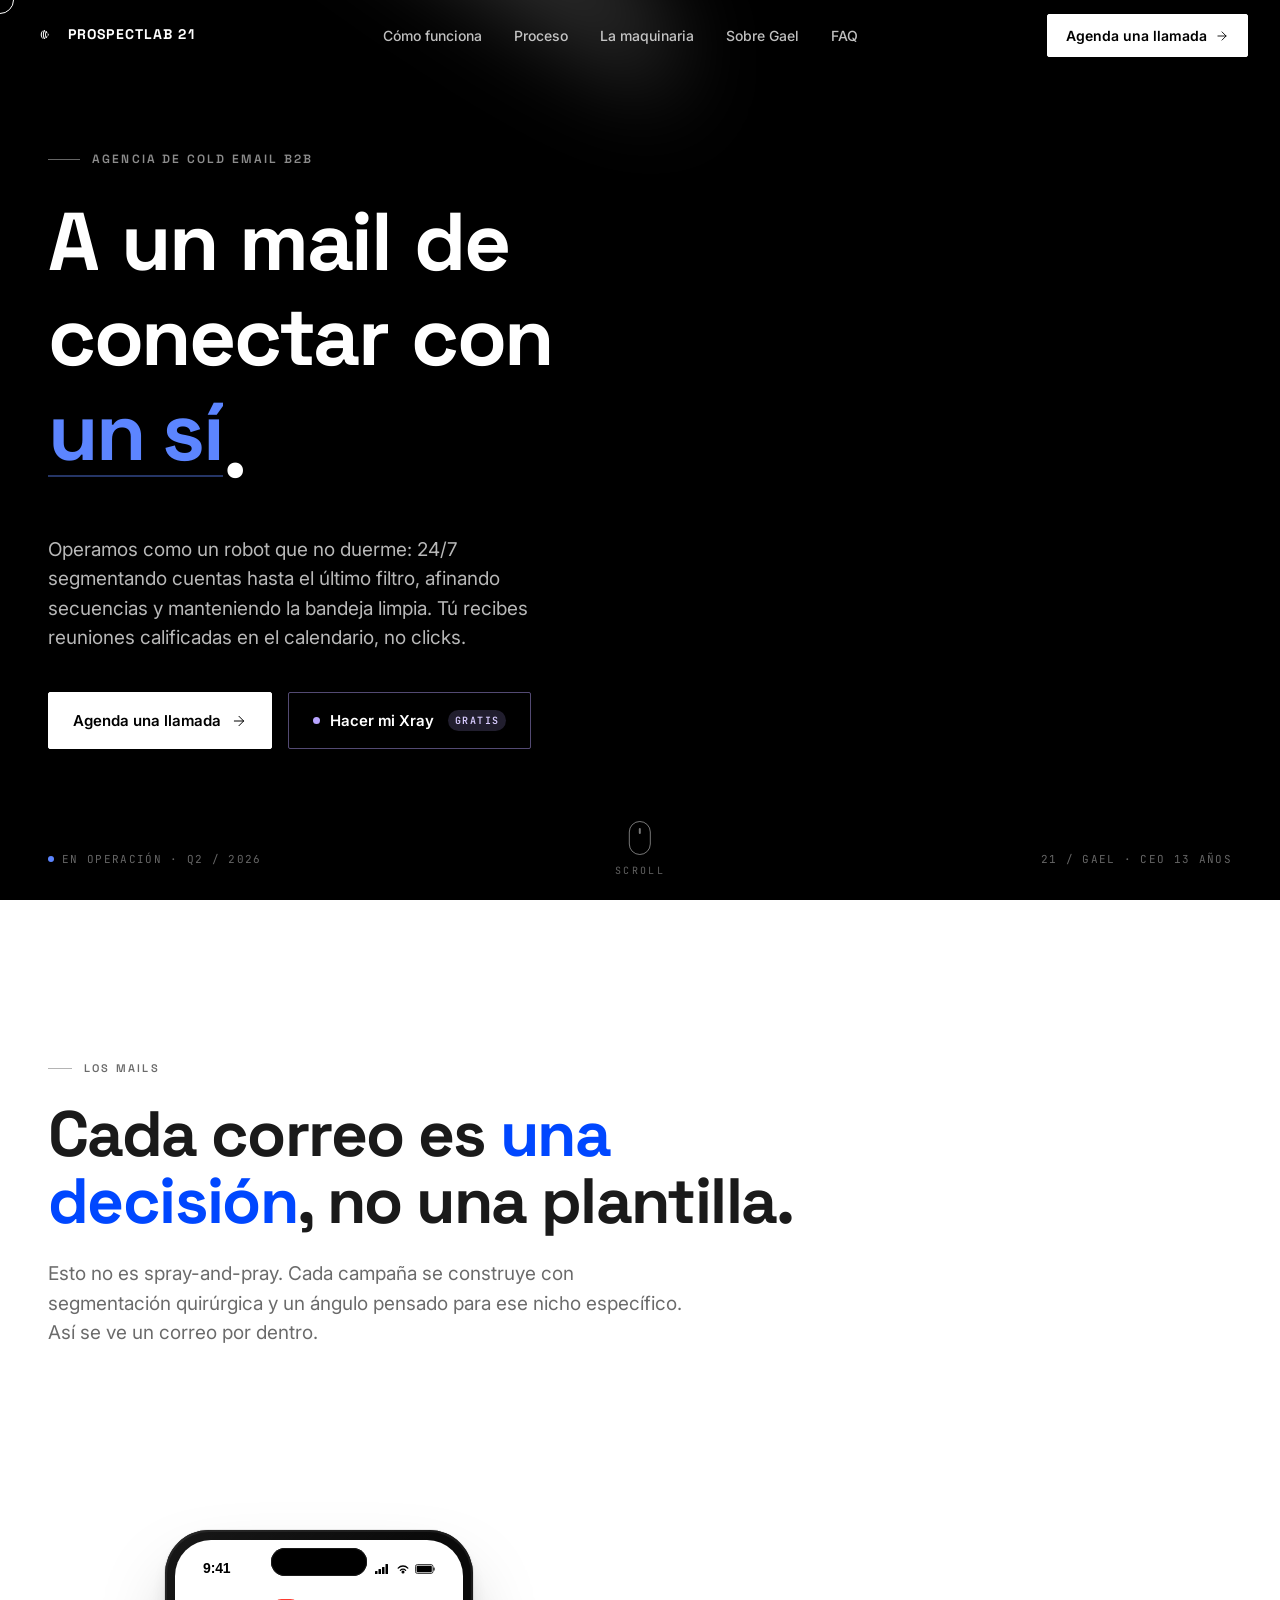
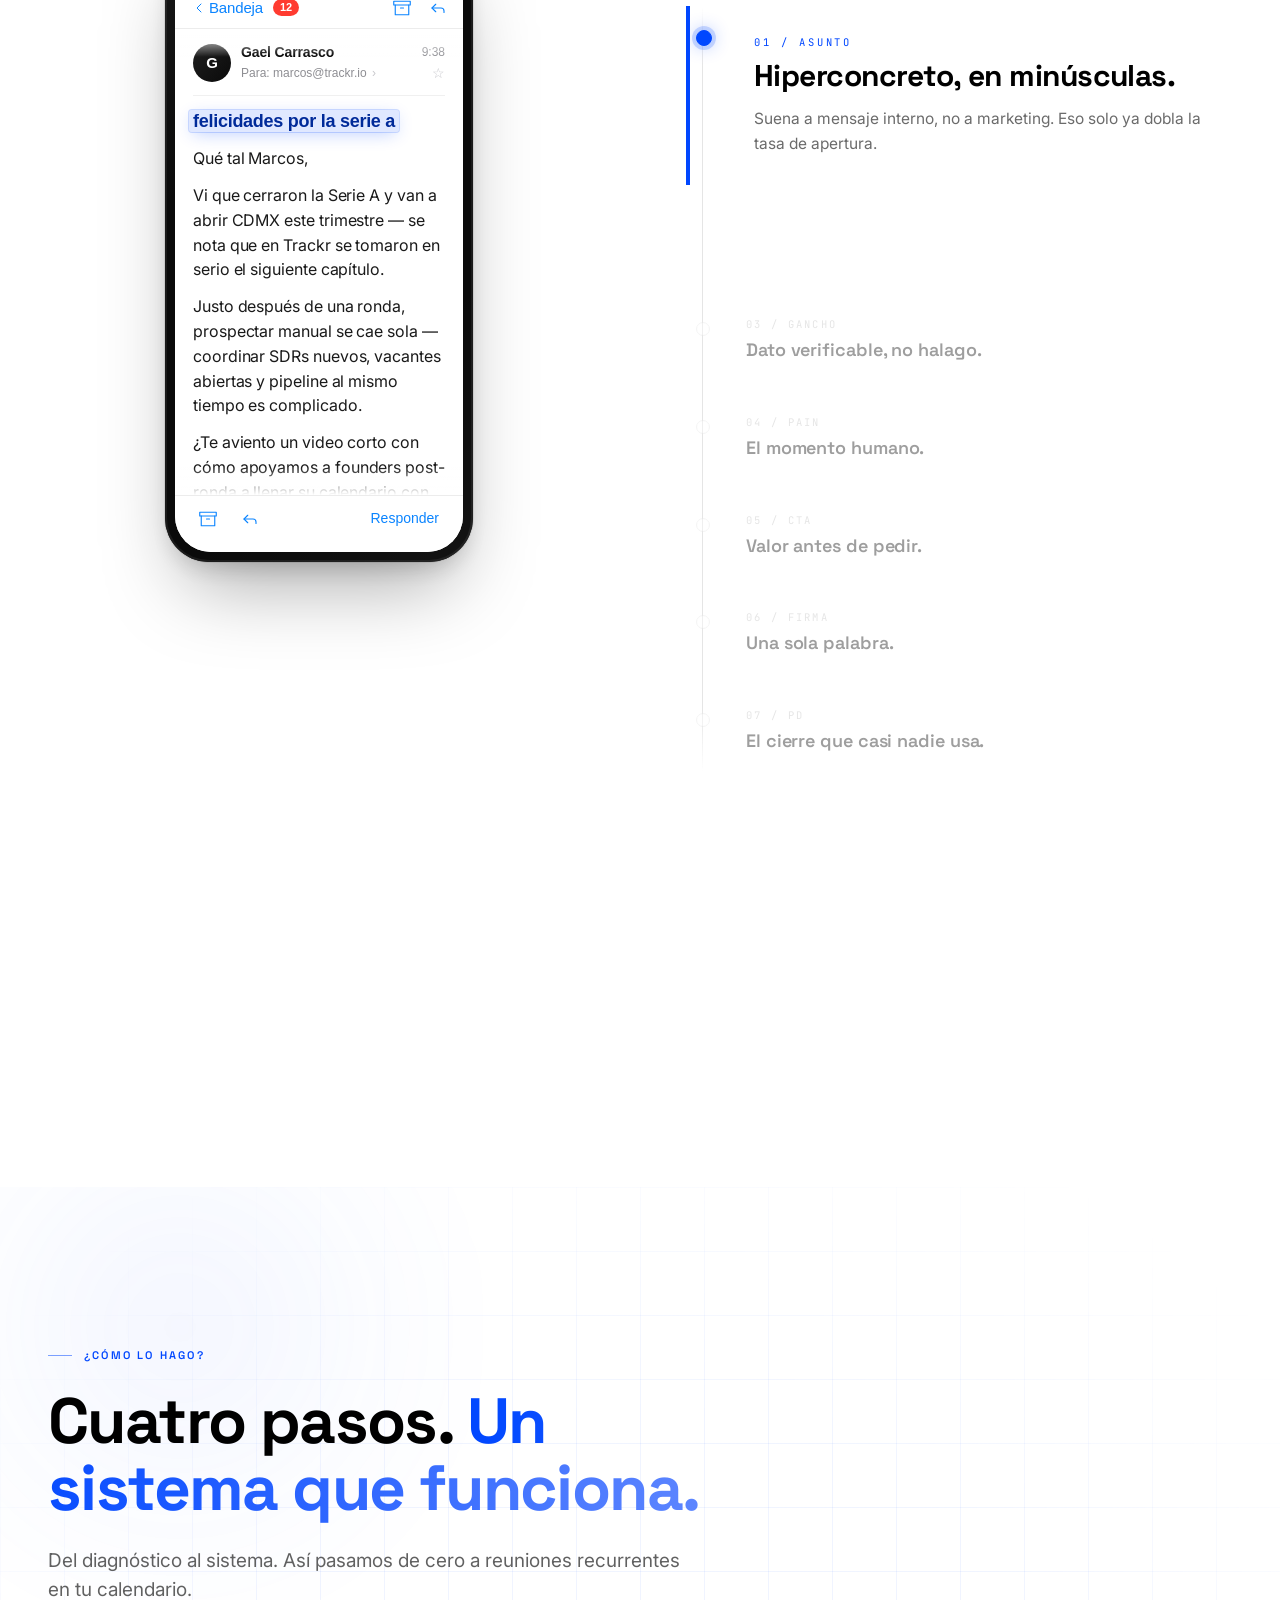
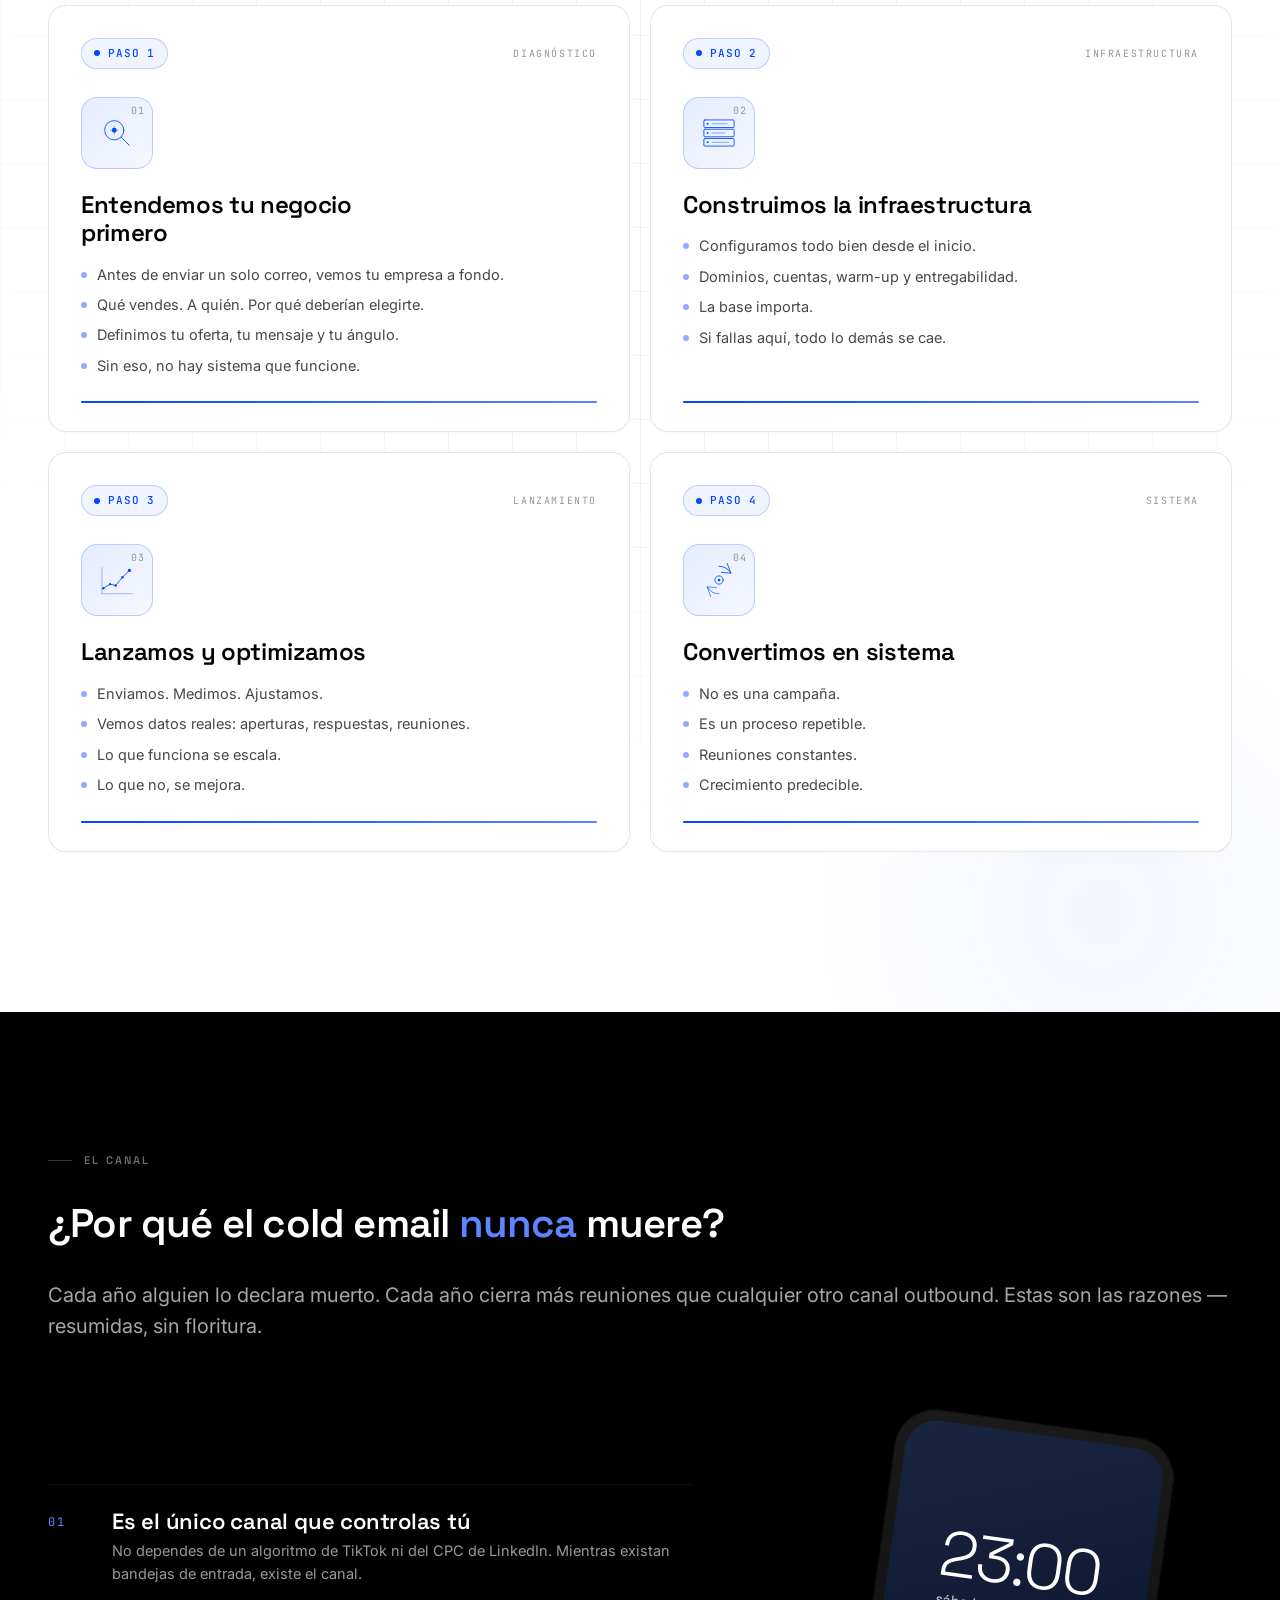
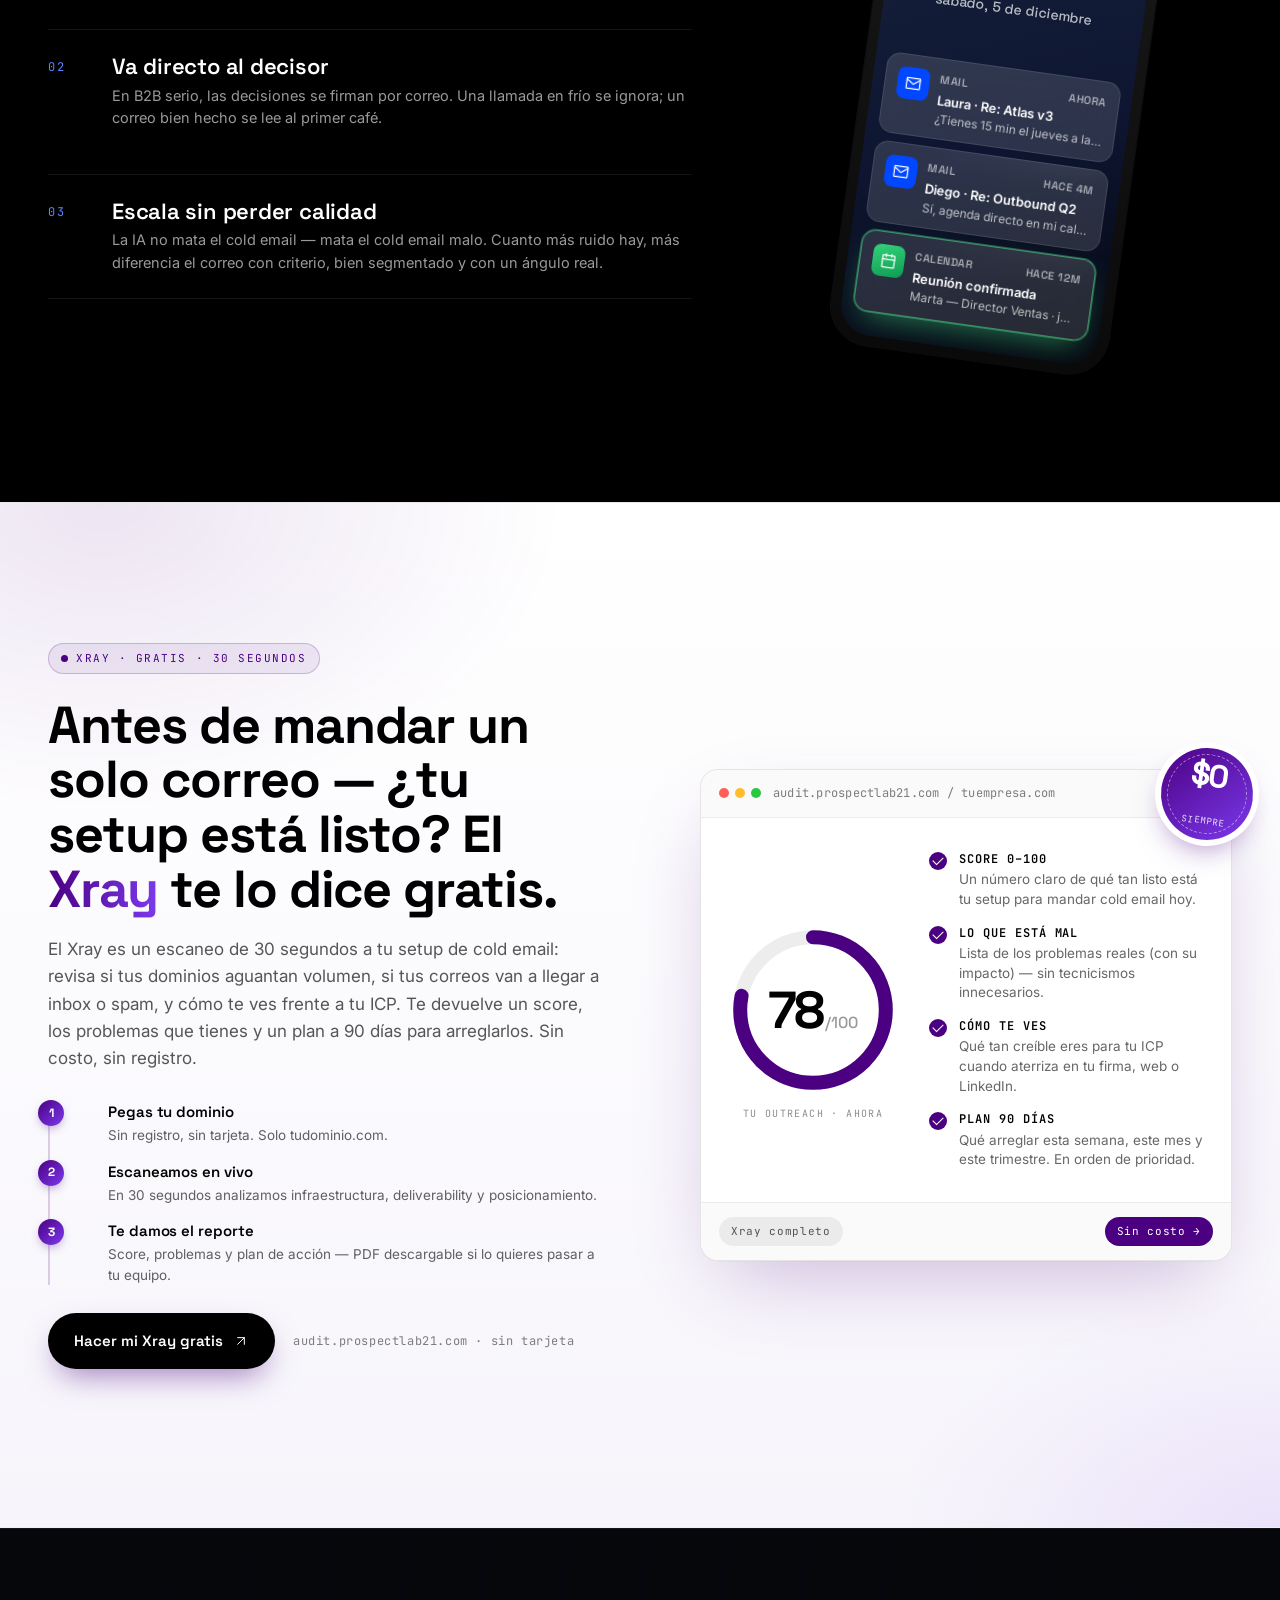
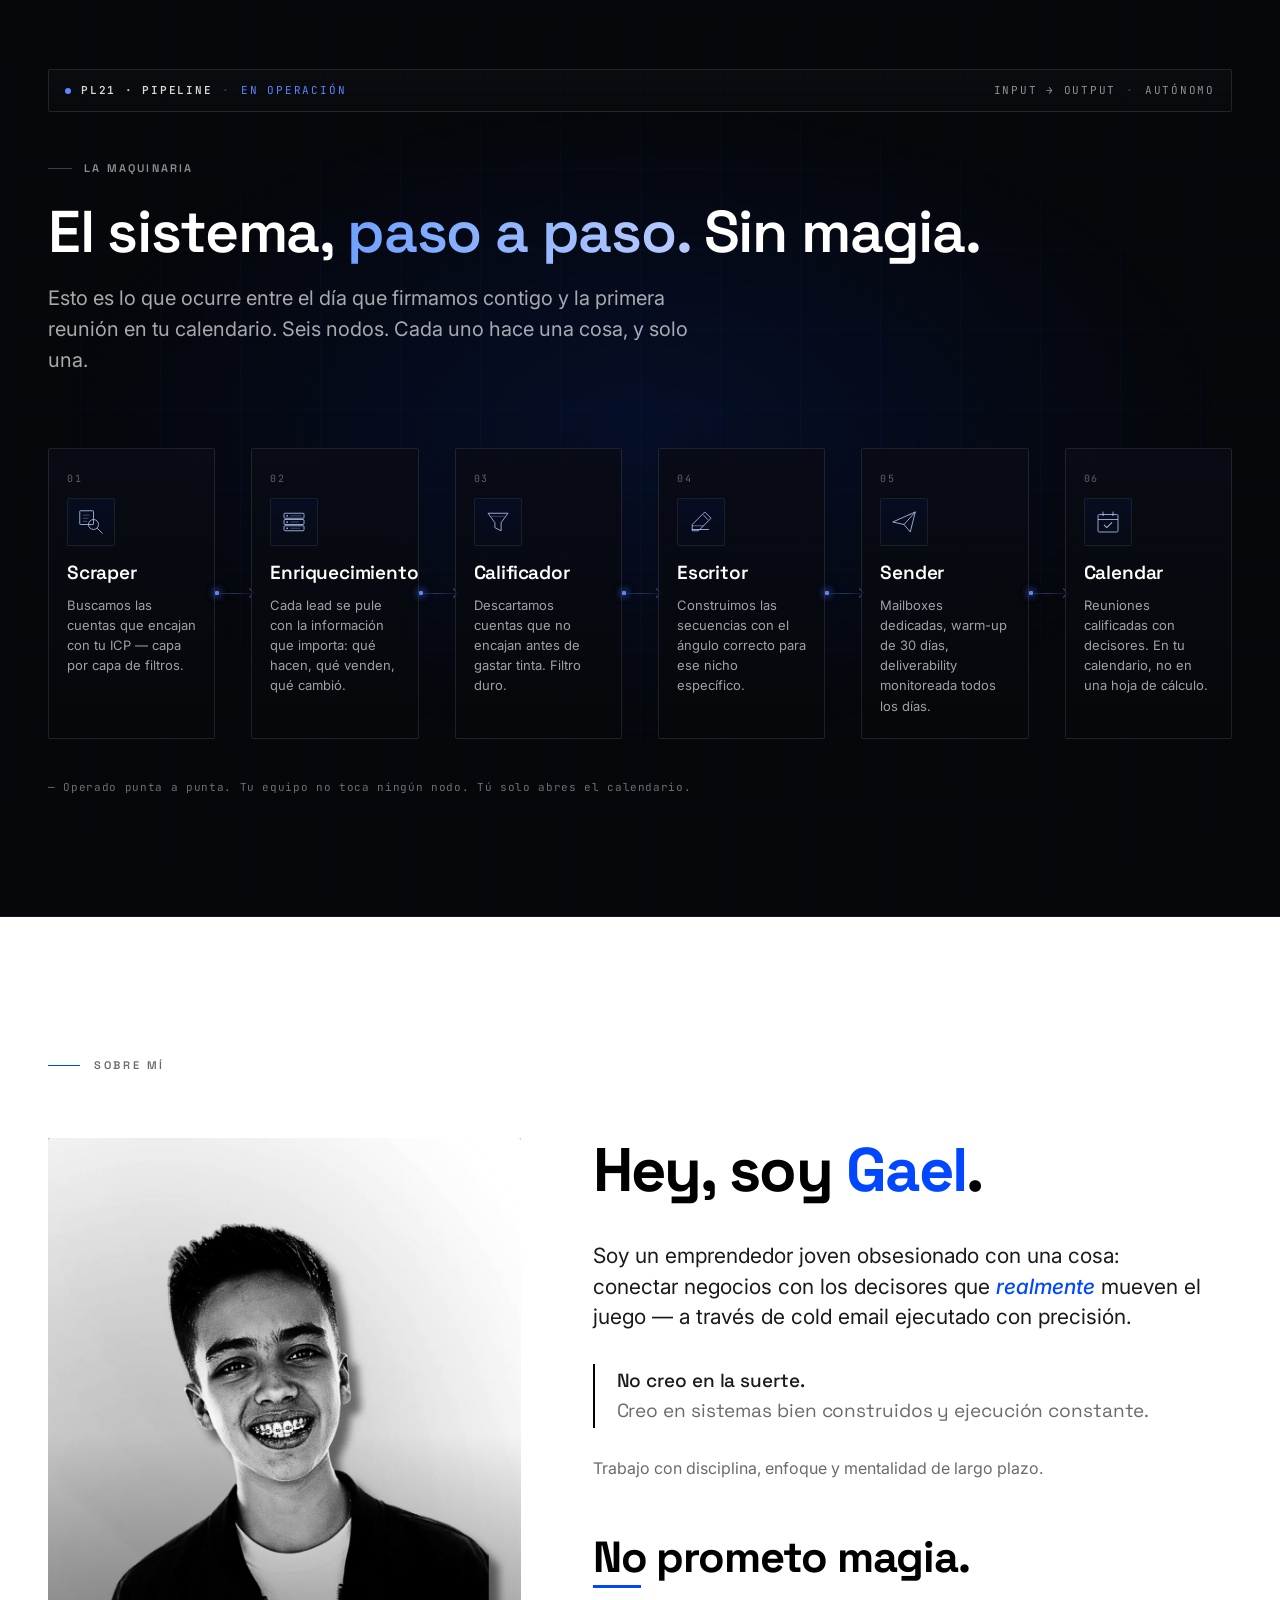
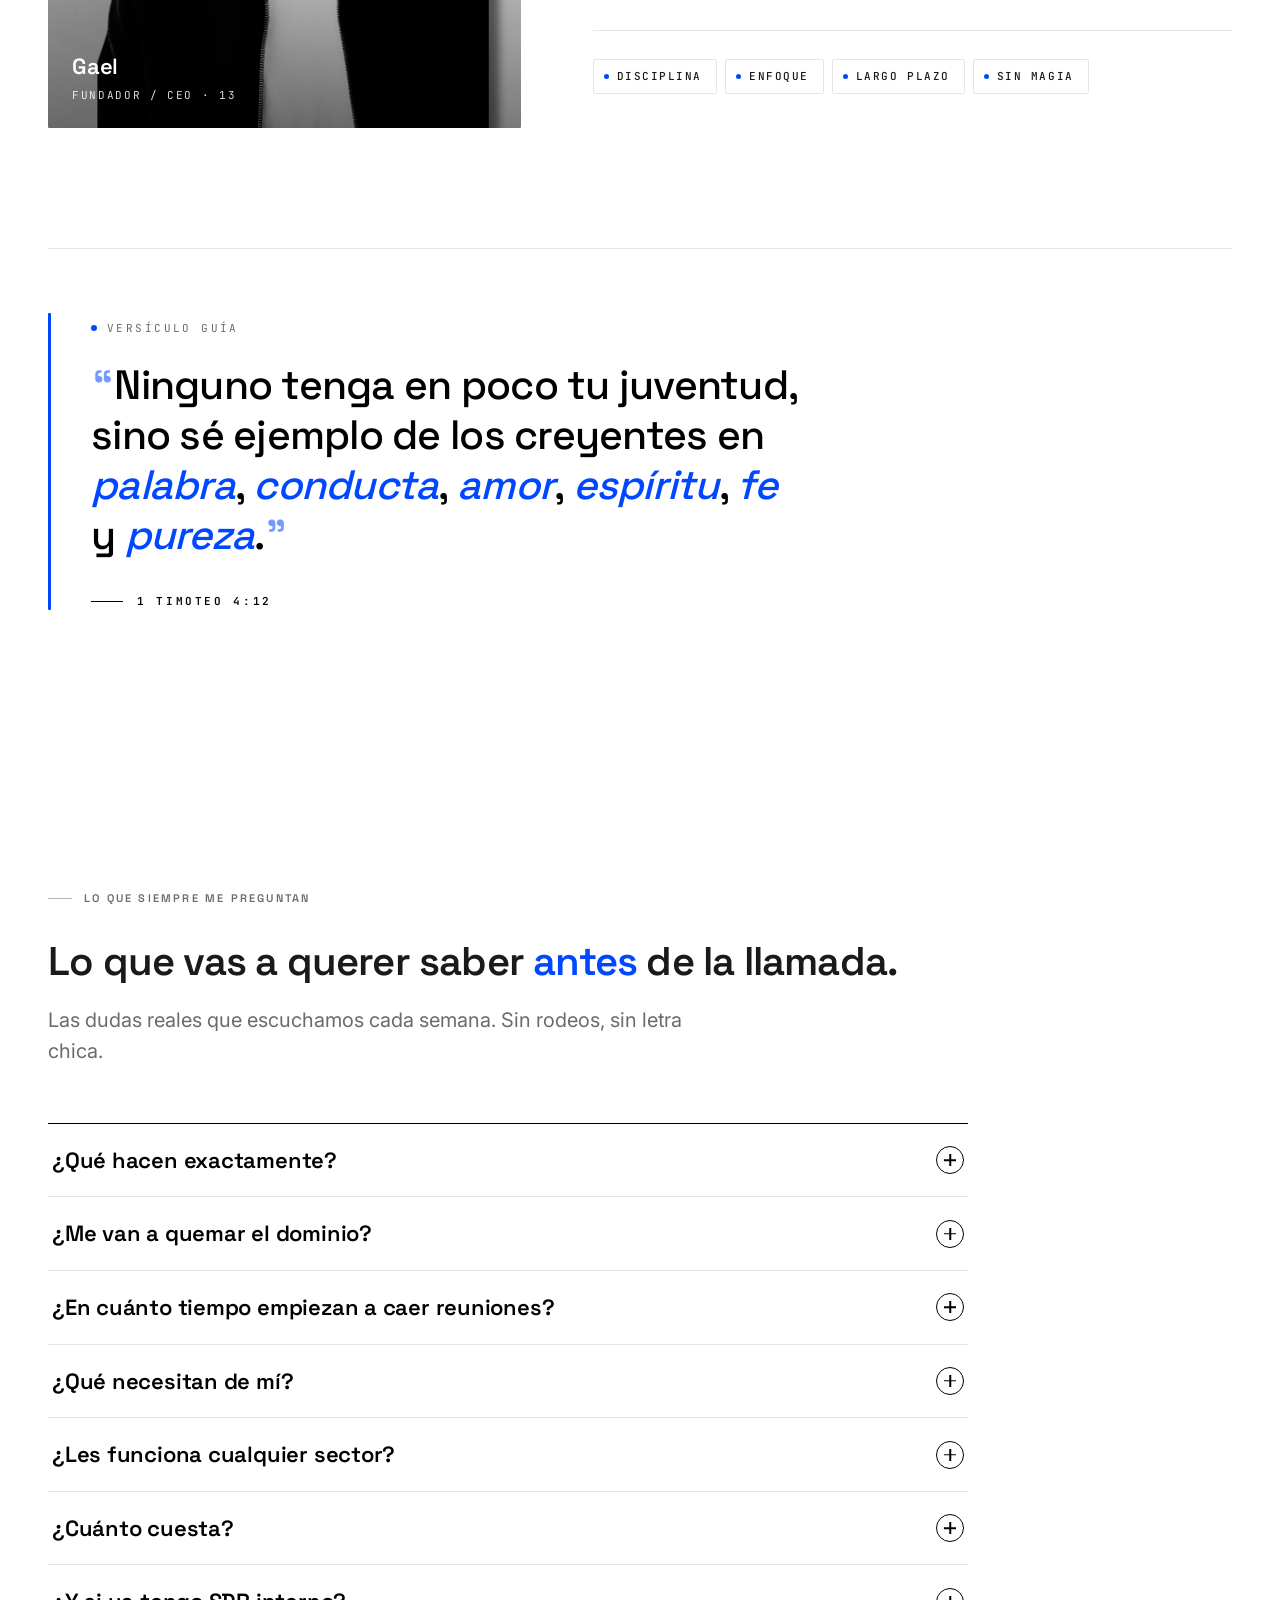
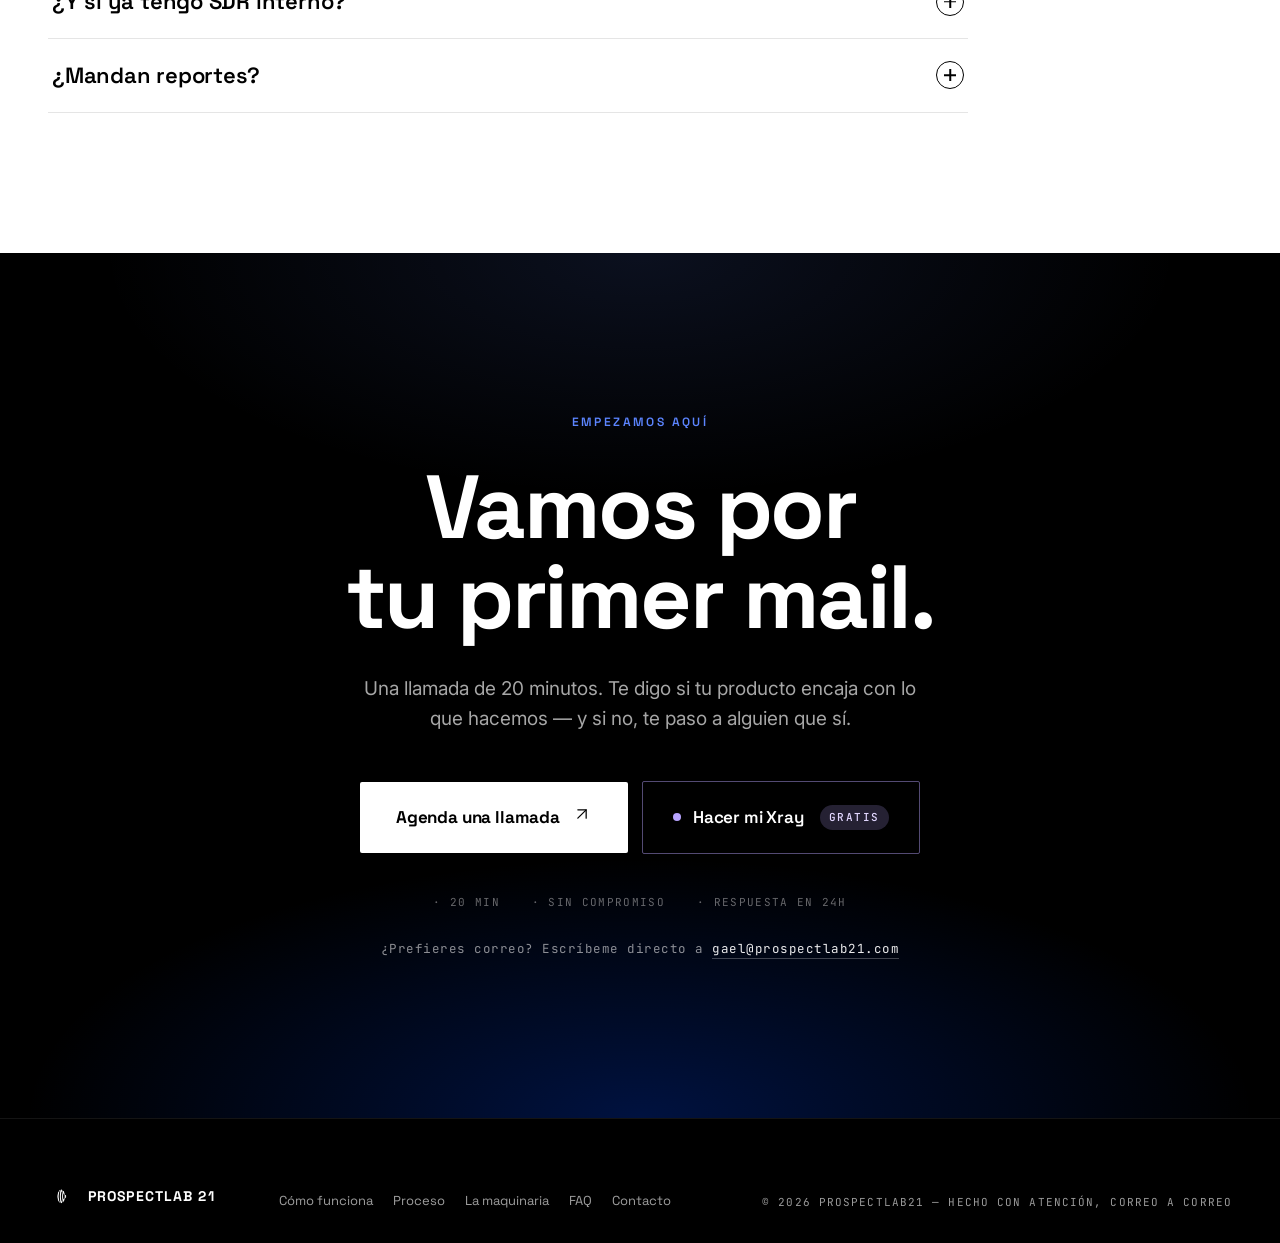
==== commit bac3602b: "fix(landing): phone cinematic + xray explainer + sobre mí restore + proceso blue 1) Phone cinematic " ====
--- a/index.html
+++ b/index.html
@@ -56,7 +56,7 @@
 <!-- ====== STYLES ====== -->
 <link rel="preload" as="image" href="assets/logo-mark.png">
 <link rel="stylesheet" href="styles/tokens.css">
-<link rel="stylesheet" href="styles/landing.css?v=19">
+<link rel="stylesheet" href="styles/landing.css?v=20">
 
 <!-- ====== CRITICAL CSS (inline, anti-FOUC for hero) ====== -->
 <style>
@@ -160,6 +160,6 @@
 <script defer src="/_vercel/insights/script.js"></script>
 <script defer src="/_vercel/speed-insights/script.js"></script>
 
-<script src="scripts/app.js?v=19" defer></script>
+<script src="scripts/app.js?v=20" defer></script>
 </body>
 </html>
--- a/styles/landing.css
+++ b/styles/landing.css
@@ -888,7 +888,7 @@
 }
 .step.active p { max-height: 200px; opacity: 1; margin-top: 4px; }
 
-/* ============ ¿CÓMO LO HAGO? — LIGHT / WHITE-BLACK-PURPLE ============ */
+/* ============ ¿CÓMO LO HAGO? — LIGHT / WHITE-BLACK-BLUE ============ */
 .proceso-section {
   position: relative;
   background: #ffffff;
@@ -899,15 +899,15 @@
 }
 .proceso-section .section-inner { position: relative; z-index: 1; }
 
-/* Background accents — soft purple wash on white */
+/* Background accents — soft blue wash on white */
 .proceso-bg {
   position: absolute; inset: 0; pointer-events: none; z-index: 0;
 }
 .proceso-grid-lines {
   position: absolute; inset: 0;
   background-image:
-    linear-gradient(rgba(75,0,130,0.06) 1px, transparent 1px),
-    linear-gradient(90deg, rgba(75,0,130,0.06) 1px, transparent 1px);
+    linear-gradient(rgba(0,71,255,0.06) 1px, transparent 1px),
+    linear-gradient(90deg, rgba(0,71,255,0.06) 1px, transparent 1px);
   background-size: 64px 64px;
   mask-image: radial-gradient(ellipse 80% 60% at 50% 40%, #000 40%, transparent 80%);
   -webkit-mask-image: radial-gradient(ellipse 80% 60% at 50% 40%, #000 40%, transparent 80%);
@@ -919,12 +919,12 @@
 .proceso-glow-a {
   width: 520px; height: 520px;
   top: -120px; left: -80px;
-  background: radial-gradient(circle, rgba(124,58,237,0.22), transparent 70%);
+  background: radial-gradient(circle, rgba(92,133,255,0.22), transparent 70%);
 }
 .proceso-glow-b {
   width: 480px; height: 480px;
   bottom: -140px; right: -60px;
-  background: radial-gradient(circle, rgba(75,0,130,0.18), transparent 70%);
+  background: radial-gradient(circle, rgba(0,71,255,0.18), transparent 70%);
   animation-delay: -6s;
 }
 @keyframes proceso-float {
@@ -933,8 +933,8 @@
 }
 
 /* Section header */
-.proceso-section .proceso-eyebrow { color: #4B0082; }
-.proceso-section .proceso-eyebrow::before { background: #4B0082; }
+.proceso-section .proceso-eyebrow { color: #0047FF; }
+.proceso-section .proceso-eyebrow::before { background: #0047FF; }
 .proceso-title {
   color: #000;
   font-size: clamp(36px, 4.4vw, 56px);
@@ -944,7 +944,7 @@
   margin: 0 0 20px;
 }
 .proceso-title-accent {
-  background: linear-gradient(90deg, #4B0082 0%, #7C3AED 100%);
+  background: linear-gradient(90deg, #0047FF 0%, #5C85FF 100%);
   -webkit-background-clip: text; background-clip: text;
   color: transparent;
 }
@@ -991,7 +991,7 @@
   position: absolute; inset: -1px;
   border-radius: 18px;
   padding: 1px;
-  background: linear-gradient(135deg, rgba(75,0,130,0.55), rgba(124,58,237,0.0) 45%, rgba(75,0,130,0.45) 100%);
+  background: linear-gradient(135deg, rgba(0,71,255,0.55), rgba(92,133,255,0.0) 45%, rgba(0,71,255,0.45) 100%);
   -webkit-mask: linear-gradient(#000 0 0) content-box, linear-gradient(#000 0 0);
   -webkit-mask-composite: xor; mask-composite: exclude;
   opacity: 0; transition: opacity 350ms var(--ease-standard);
@@ -1000,9 +1000,9 @@
 .proceso-card.is-hover::before { opacity: 1; }
 .proceso-card.is-hover {
   background: #fafafa;
-  border-color: rgba(75,0,130,0.22);
+  border-color: rgba(0,71,255,0.22);
   transform: translateY(-3px);
-  box-shadow: 0 16px 40px -16px rgba(75,0,130,0.22);
+  box-shadow: 0 16px 40px -16px rgba(0,71,255,0.22);
 }
 
 /* Card head: pill + kicker */
@@ -1017,22 +1017,22 @@
   font-size: 11px;
   font-weight: 500;
   letter-spacing: 0.08em;
-  color: #4B0082;
-  background: rgba(75,0,130,0.06);
-  border: 1px solid rgba(75,0,130,0.22);
+  color: #0047FF;
+  background: rgba(0,71,255,0.06);
+  border: 1px solid rgba(0,71,255,0.22);
   border-radius: 999px;
   text-transform: uppercase;
 }
 .proceso-pill-dot {
   width: 6px; height: 6px; border-radius: 50%;
-  background: #4B0082;
-  box-shadow: 0 0 0 0 rgba(75,0,130,0.5);
+  background: #0047FF;
+  box-shadow: 0 0 0 0 rgba(0,71,255,0.5);
   animation: proceso-pill-pulse 2.4s ease-out infinite;
 }
 @keyframes proceso-pill-pulse {
-  0% { box-shadow: 0 0 0 0 rgba(75,0,130,0.55); }
-  70% { box-shadow: 0 0 0 8px rgba(75,0,130,0); }
-  100% { box-shadow: 0 0 0 0 rgba(75,0,130,0); }
+  0% { box-shadow: 0 0 0 0 rgba(0,71,255,0.55); }
+  70% { box-shadow: 0 0 0 8px rgba(0,71,255,0); }
+  100% { box-shadow: 0 0 0 0 rgba(0,71,255,0); }
 }
 .proceso-kicker {
   font-family: var(--font-mono);
@@ -1056,8 +1056,8 @@
   position: absolute; inset: 0;
   border-radius: 16px;
   background:
-    linear-gradient(135deg, rgba(75,0,130,0.10), rgba(124,58,237,0.06));
-  border: 1px solid rgba(75,0,130,0.22);
+    linear-gradient(135deg, rgba(0,71,255,0.10), rgba(92,133,255,0.06));
+  border: 1px solid rgba(0,71,255,0.22);
   transition: transform 600ms var(--ease-standard), border-color 300ms var(--ease-standard), background 300ms var(--ease-standard);
 }
 .proceso-icon-num {
@@ -1069,7 +1069,7 @@
 }
 .proceso-icon-svg {
   position: relative; width: 44px; height: 44px;
-  color: #4B0082;
+  color: #0047FF;
   transition: color 300ms var(--ease-standard), transform 600ms var(--ease-standard);
 }
 .proceso-icon-svg svg { width: 100%; height: 100%; display: block; }
@@ -1077,8 +1077,8 @@
 /* Hover-driven icon motion */
 .proceso-card.is-hover .proceso-icon-ring {
   transform: scale(1.04);
-  background: linear-gradient(135deg, #4B0082, #7C3AED);
-  border-color: #4B0082;
+  background: linear-gradient(135deg, #0047FF, #5C85FF);
+  border-color: #0047FF;
 }
 .proceso-card.is-hover .proceso-icon-svg { color: #ffffff; }
 .proceso-card.is-hover .proceso-icon-num { color: rgba(255,255,255,0.85); }
@@ -1129,10 +1129,10 @@
   width: 6px; height: 6px;
   margin-top: 8px;
   border-radius: 50%;
-  background: rgba(75,0,130,0.45);
+  background: rgba(0,71,255,0.45);
   transition: background 300ms var(--ease-standard), transform 300ms var(--ease-standard);
 }
-.proceso-card.is-hover .proceso-line-bullet { background: #4B0082; transform: scale(1.2); }
+.proceso-card.is-hover .proceso-line-bullet { background: #0047FF; transform: scale(1.2); }
 
 /* Foot — animated progress bar */
 .proceso-card-foot { margin-top: 24px; }
@@ -1146,7 +1146,7 @@
 }
 .proceso-progress-fill {
   position: absolute; inset: 0;
-  background: linear-gradient(90deg, #4B0082 0%, #7C3AED 100%);
+  background: linear-gradient(90deg, #0047FF 0%, #5C85FF 100%);
   transform-origin: left;
   transform: scaleX(0);
   transition: transform 1000ms var(--ease-standard) calc(var(--delay, 0ms) + 350ms);
@@ -2806,6 +2806,49 @@
   letter-spacing: 0.04em;
 }
 
+/* "Cómo funciona en 3 pasos" — micro-explainer */
+.xray-steps {
+  list-style: none; padding: 0;
+  margin: 8px 0 28px;
+  display: flex; flex-direction: column;
+  gap: 14px;
+  border-left: 2px solid rgba(75,0,130,0.18);
+  padding-left: 18px;
+}
+.xray-step {
+  display: grid;
+  grid-template-columns: 28px 1fr;
+  align-items: start;
+  gap: 12px;
+}
+.xs-num {
+  width: 26px; height: 26px;
+  border-radius: 50%;
+  background: linear-gradient(135deg, #4B0082, #7C3AED);
+  color: #fff;
+  display: grid; place-items: center;
+  font-family: var(--font-display);
+  font-size: 12px;
+  font-weight: 700;
+  margin-left: -30px;
+  box-shadow: 0 4px 10px -2px rgba(75,0,130,0.35);
+}
+.xs-t {
+  display: block;
+  font-family: var(--font-display);
+  font-size: 15px;
+  font-weight: 600;
+  color: #000;
+  letter-spacing: -0.005em;
+}
+.xs-d {
+  display: block;
+  font-size: 13.5px;
+  line-height: 1.5;
+  color: rgba(0,0,0,0.62);
+  margin-top: 2px;
+}
+
 /* Card mockup */
 .xray-card {
   position: relative;
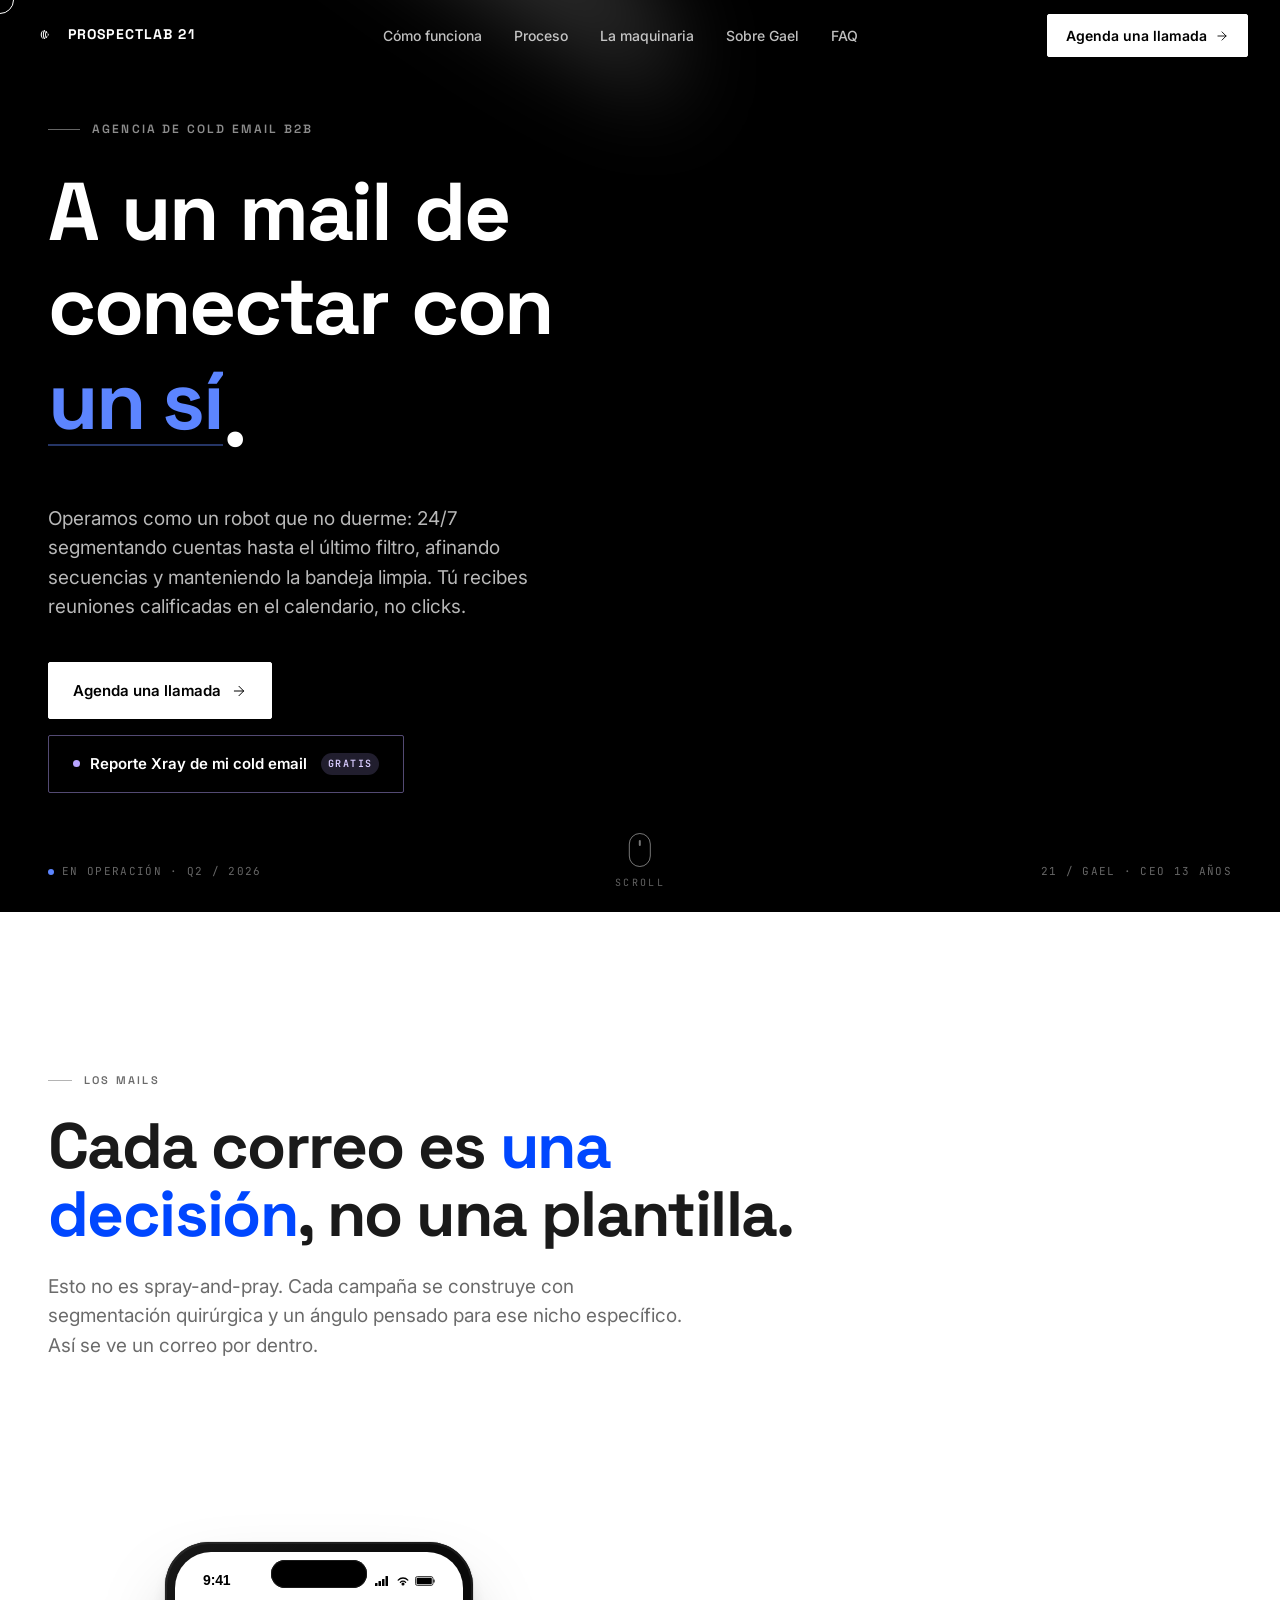
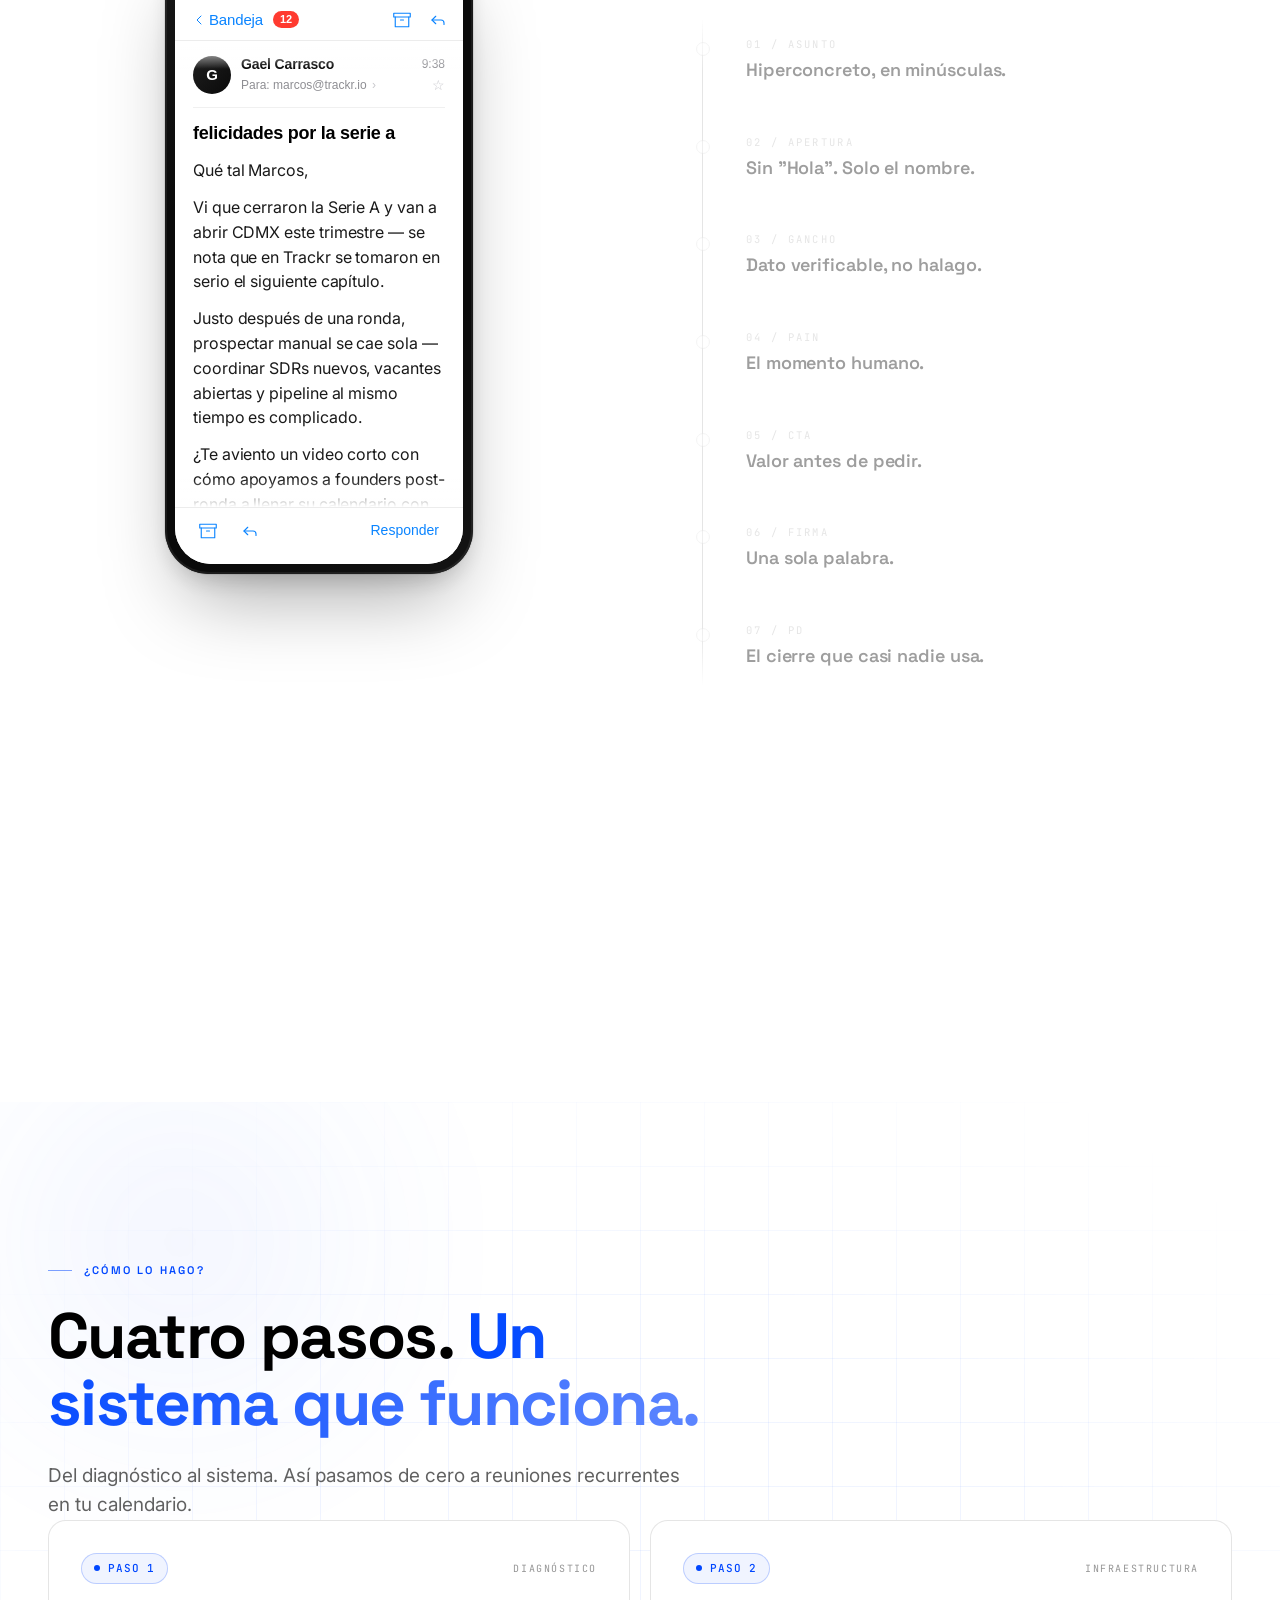
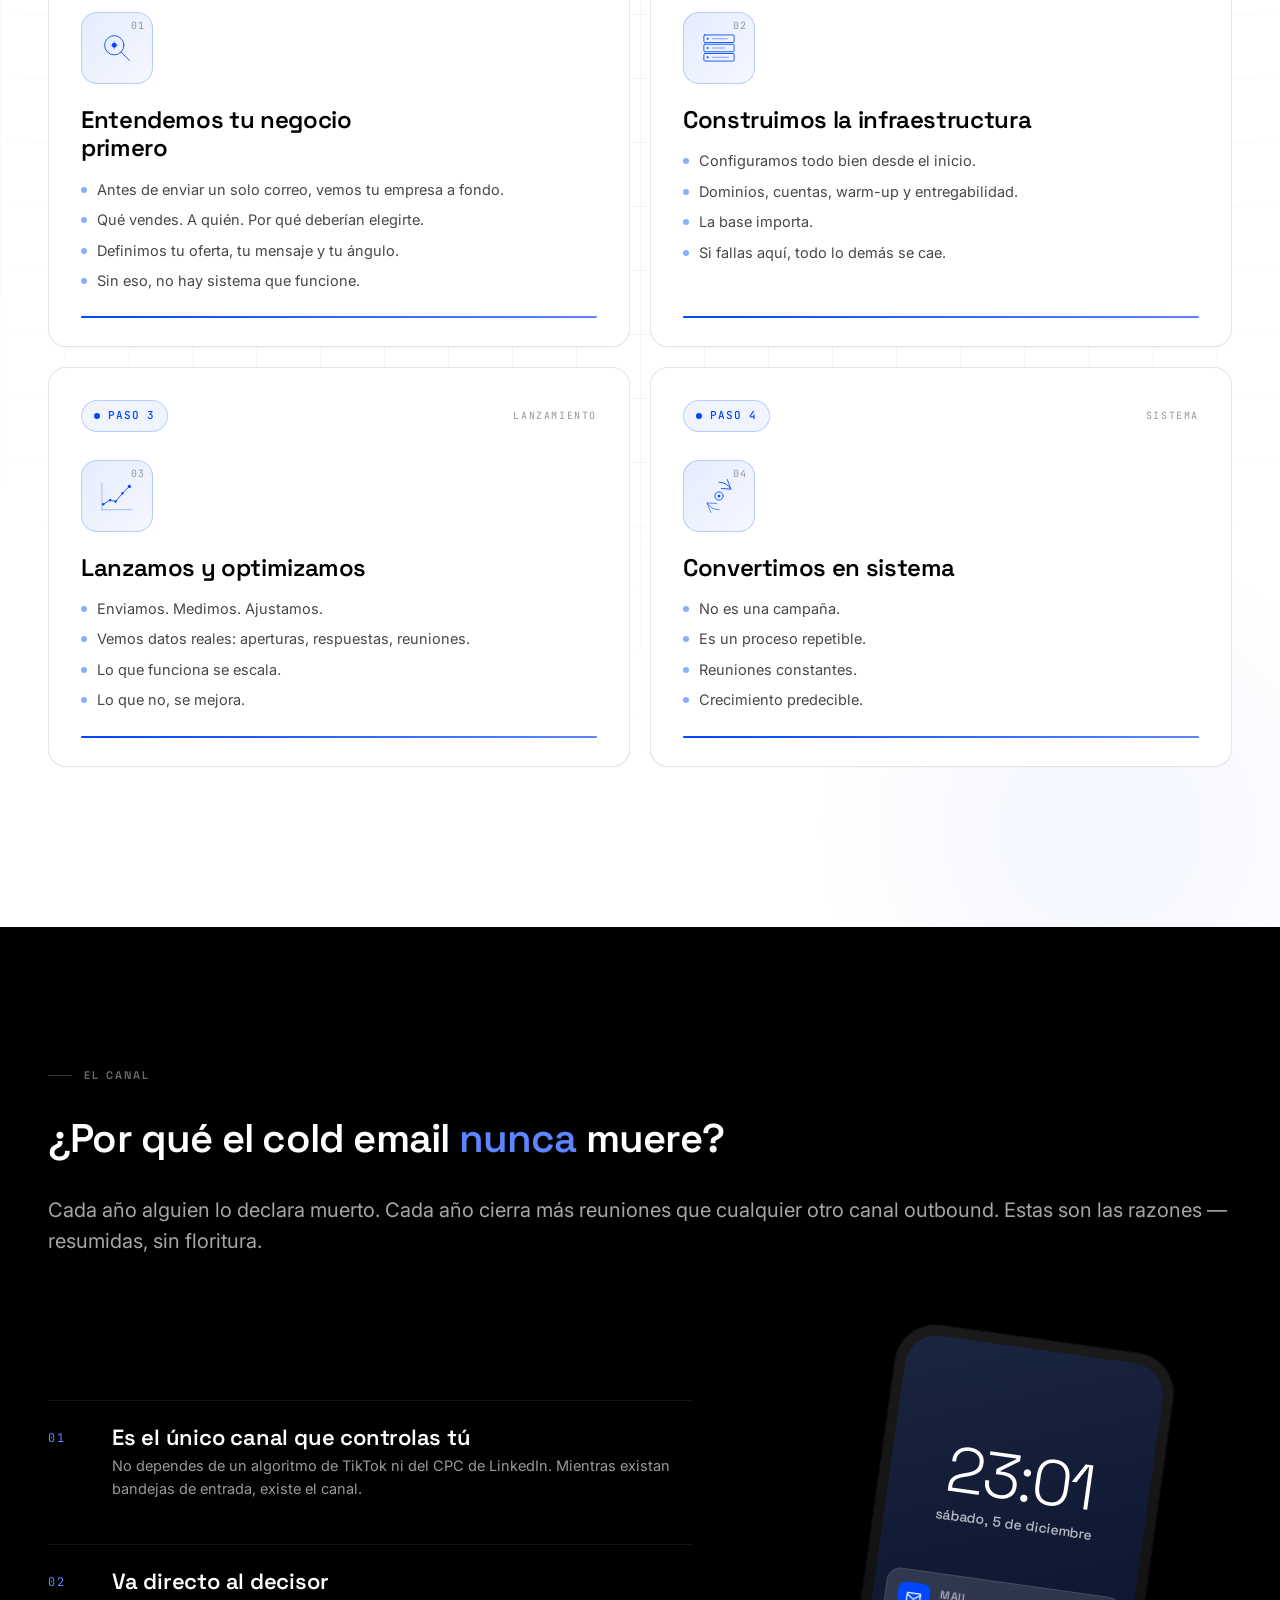
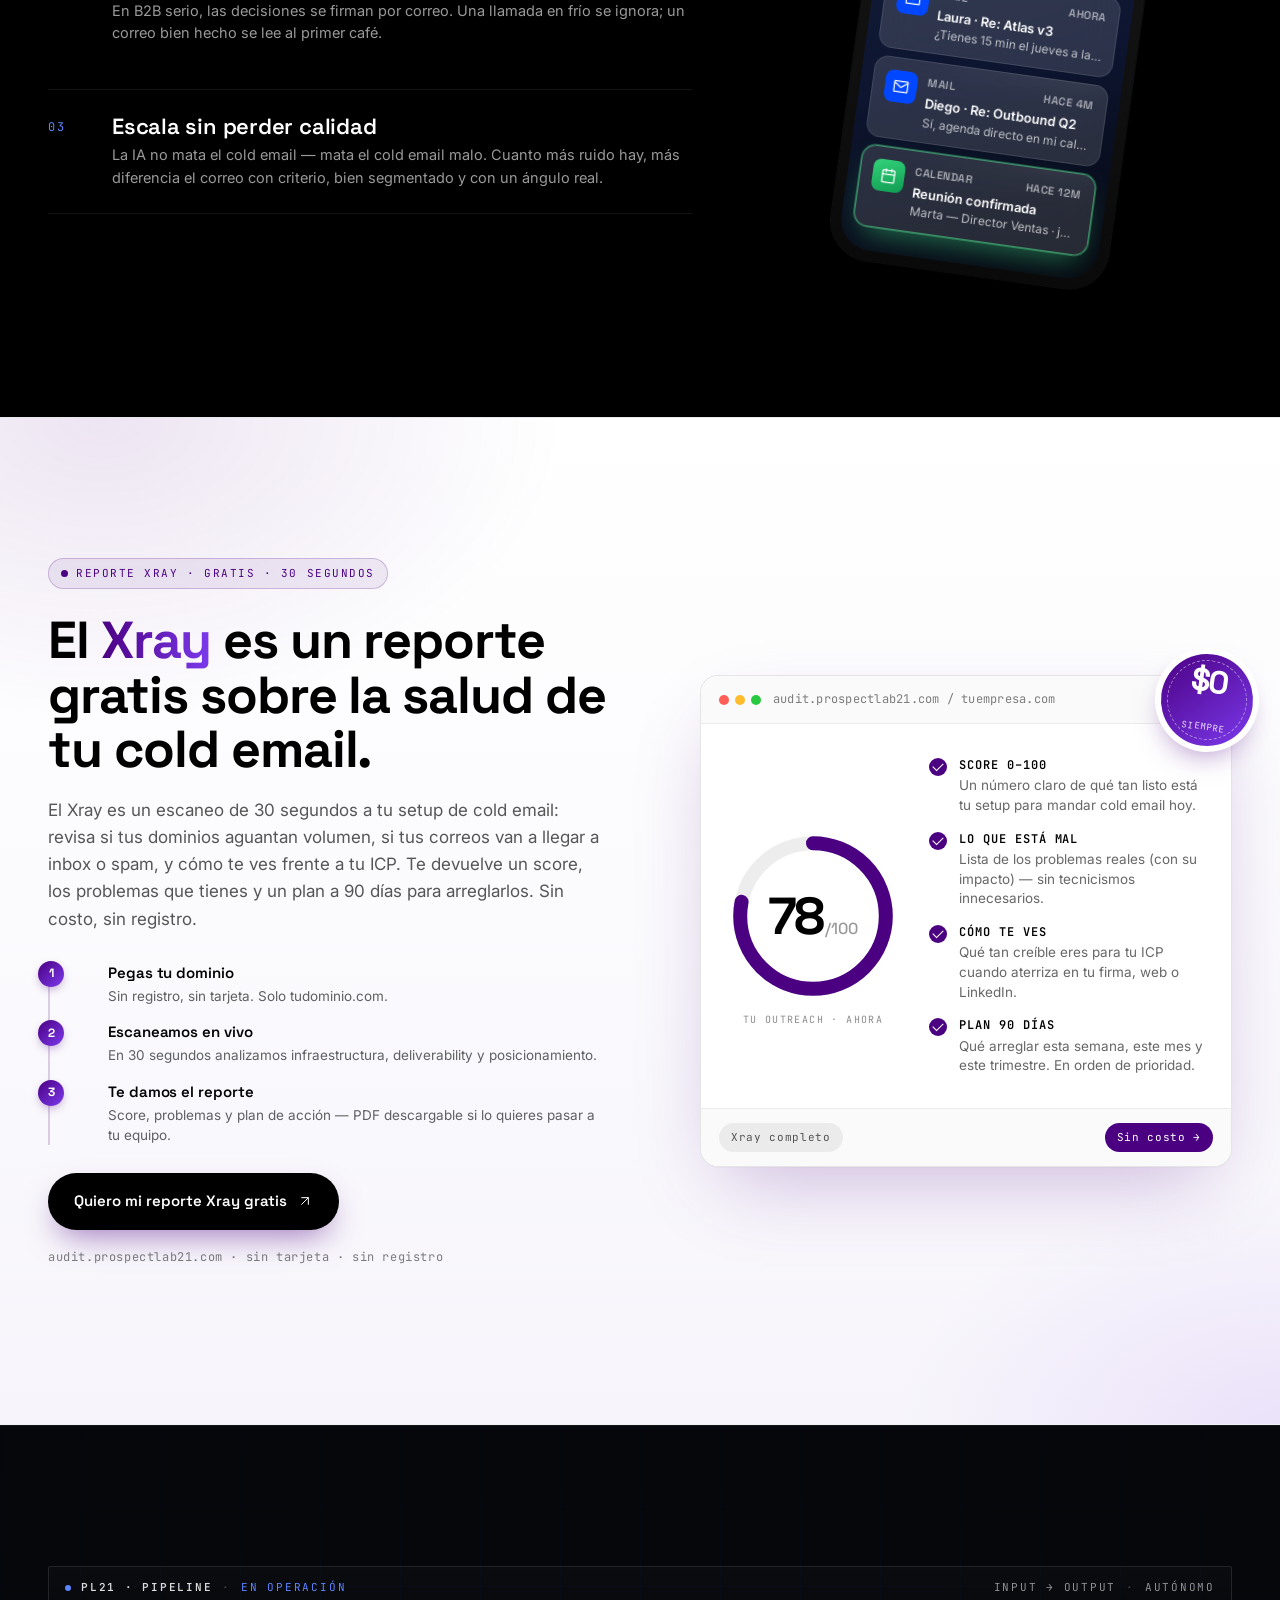
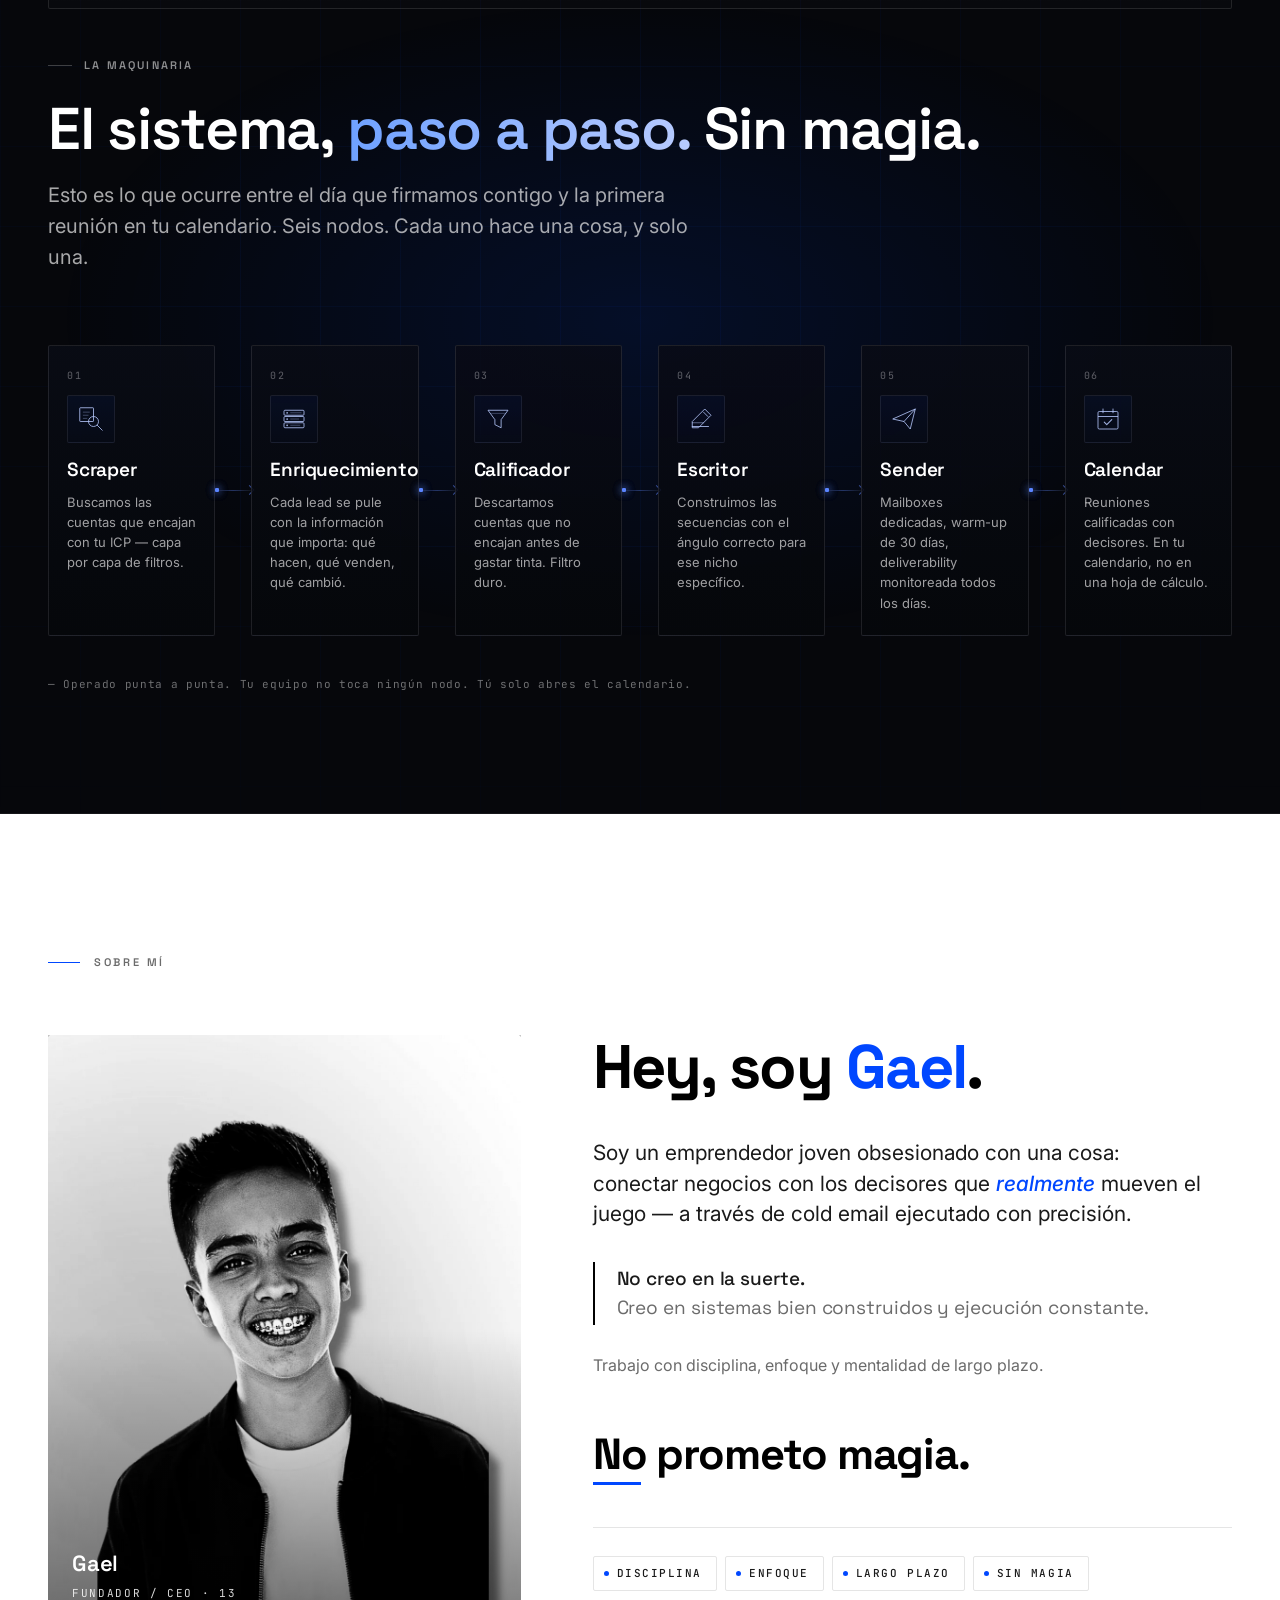
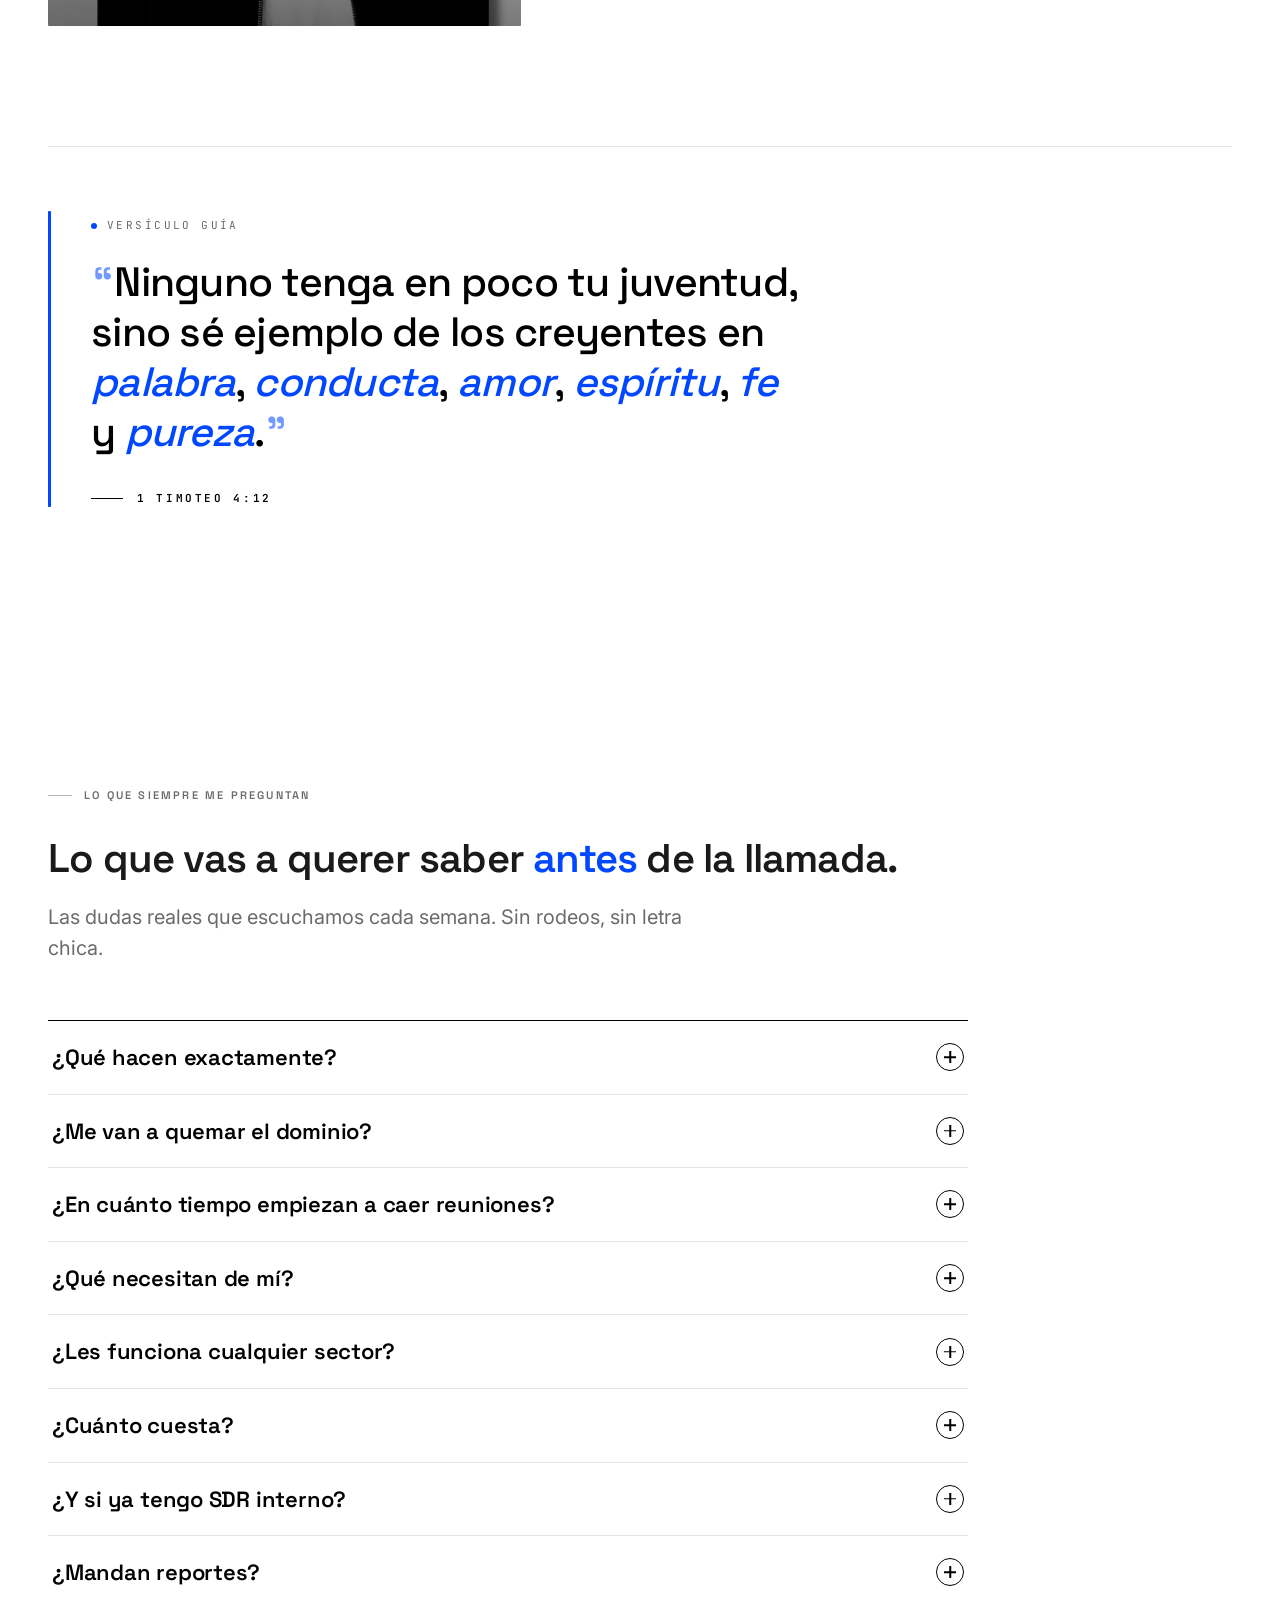
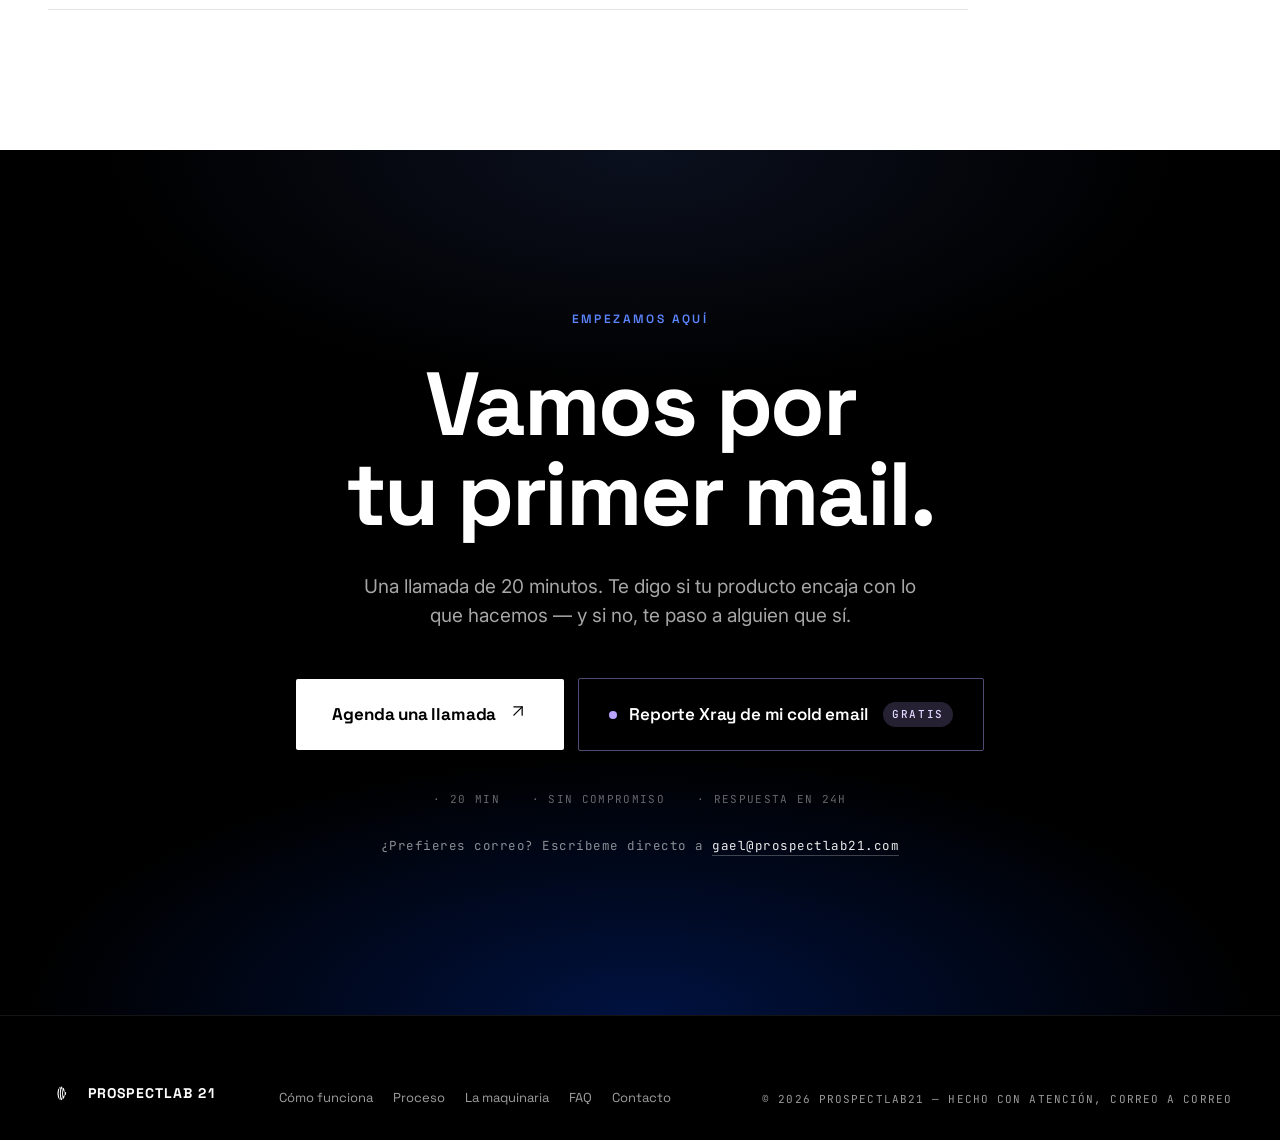
==== commit 48110182: "fix(landing): cinematic timing + clearer Xray CTAs - Phone cinematic: extend each phase so the email" ====
--- a/index.html
+++ b/index.html
@@ -56,7 +56,7 @@
 <!-- ====== STYLES ====== -->
 <link rel="preload" as="image" href="assets/logo-mark.png">
 <link rel="stylesheet" href="styles/tokens.css">
-<link rel="stylesheet" href="styles/landing.css?v=20">
+<link rel="stylesheet" href="styles/landing.css?v=21">
 
 <!-- ====== CRITICAL CSS (inline, anti-FOUC for hero) ====== -->
 <style>
@@ -160,6 +160,6 @@
 <script defer src="/_vercel/insights/script.js"></script>
 <script defer src="/_vercel/speed-insights/script.js"></script>
 
-<script src="scripts/app.js?v=20" defer></script>
+<script src="scripts/app.js?v=21" defer></script>
 </body>
 </html>
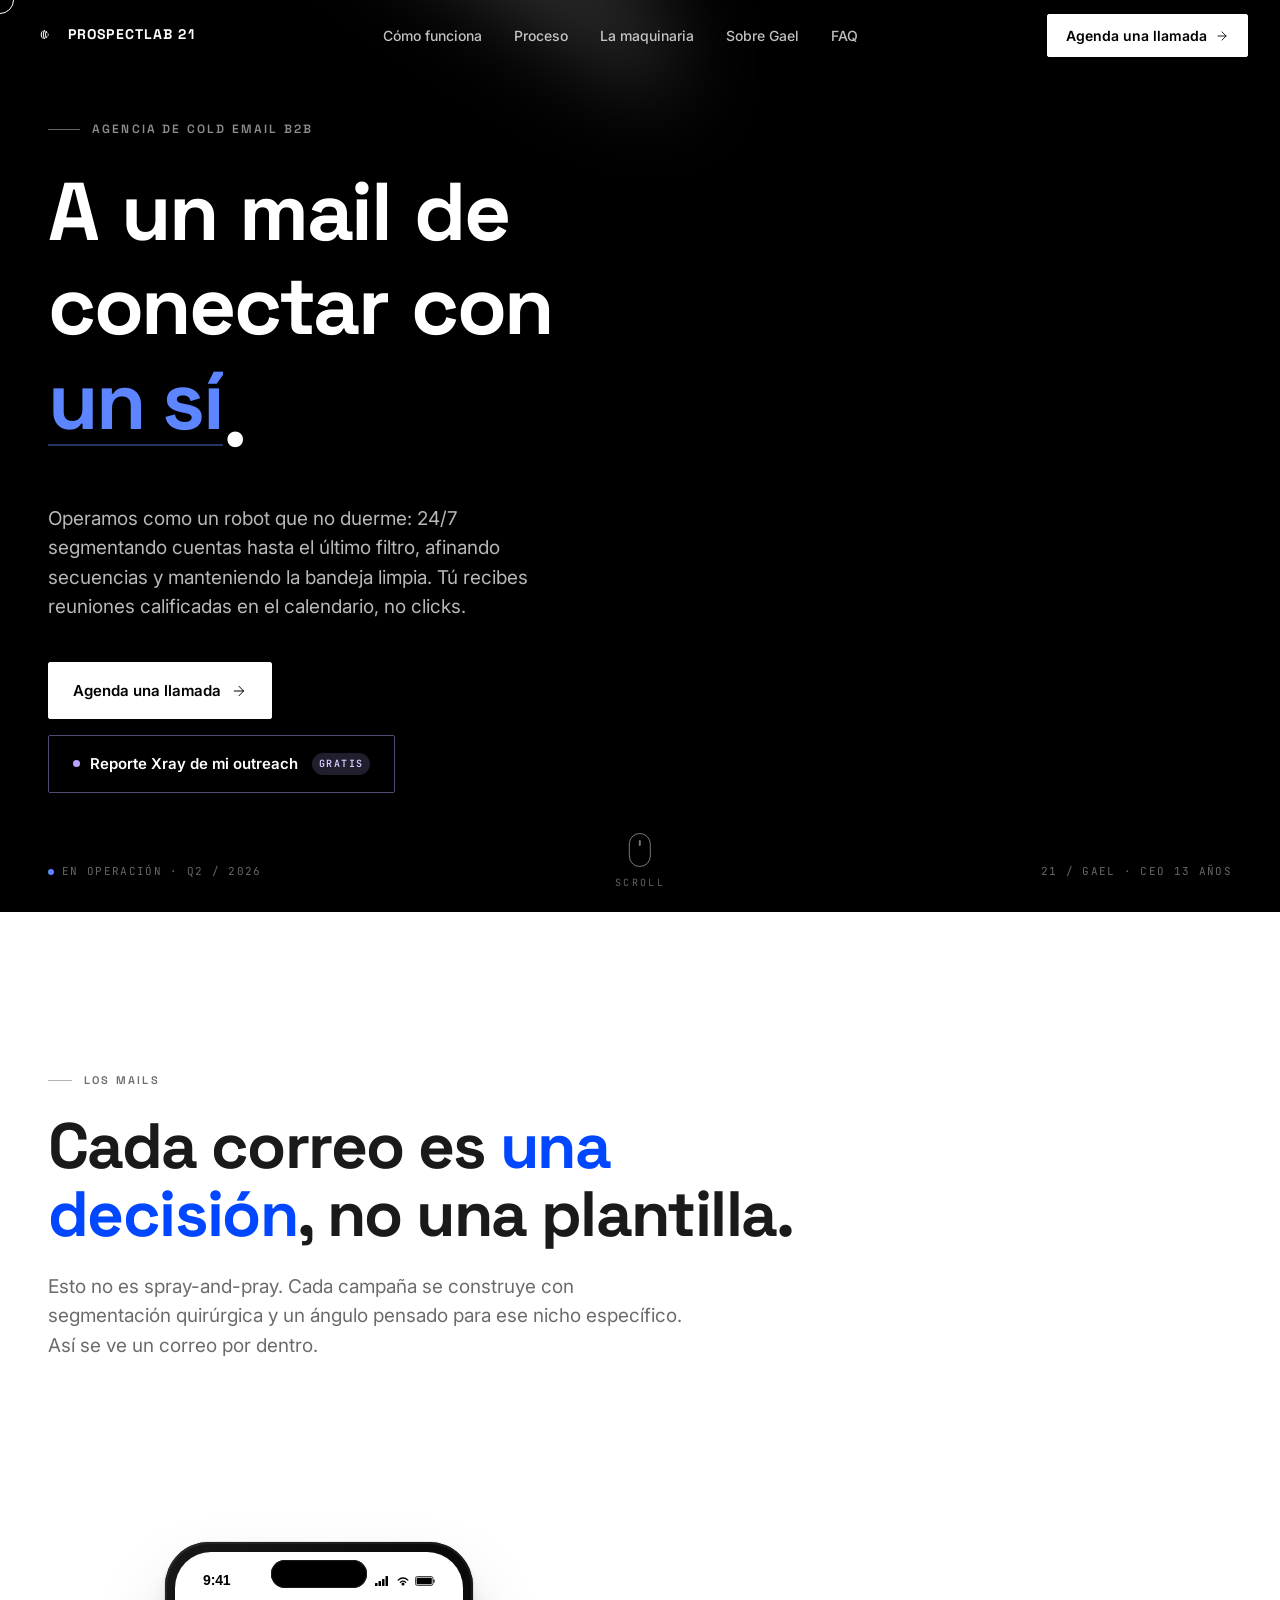
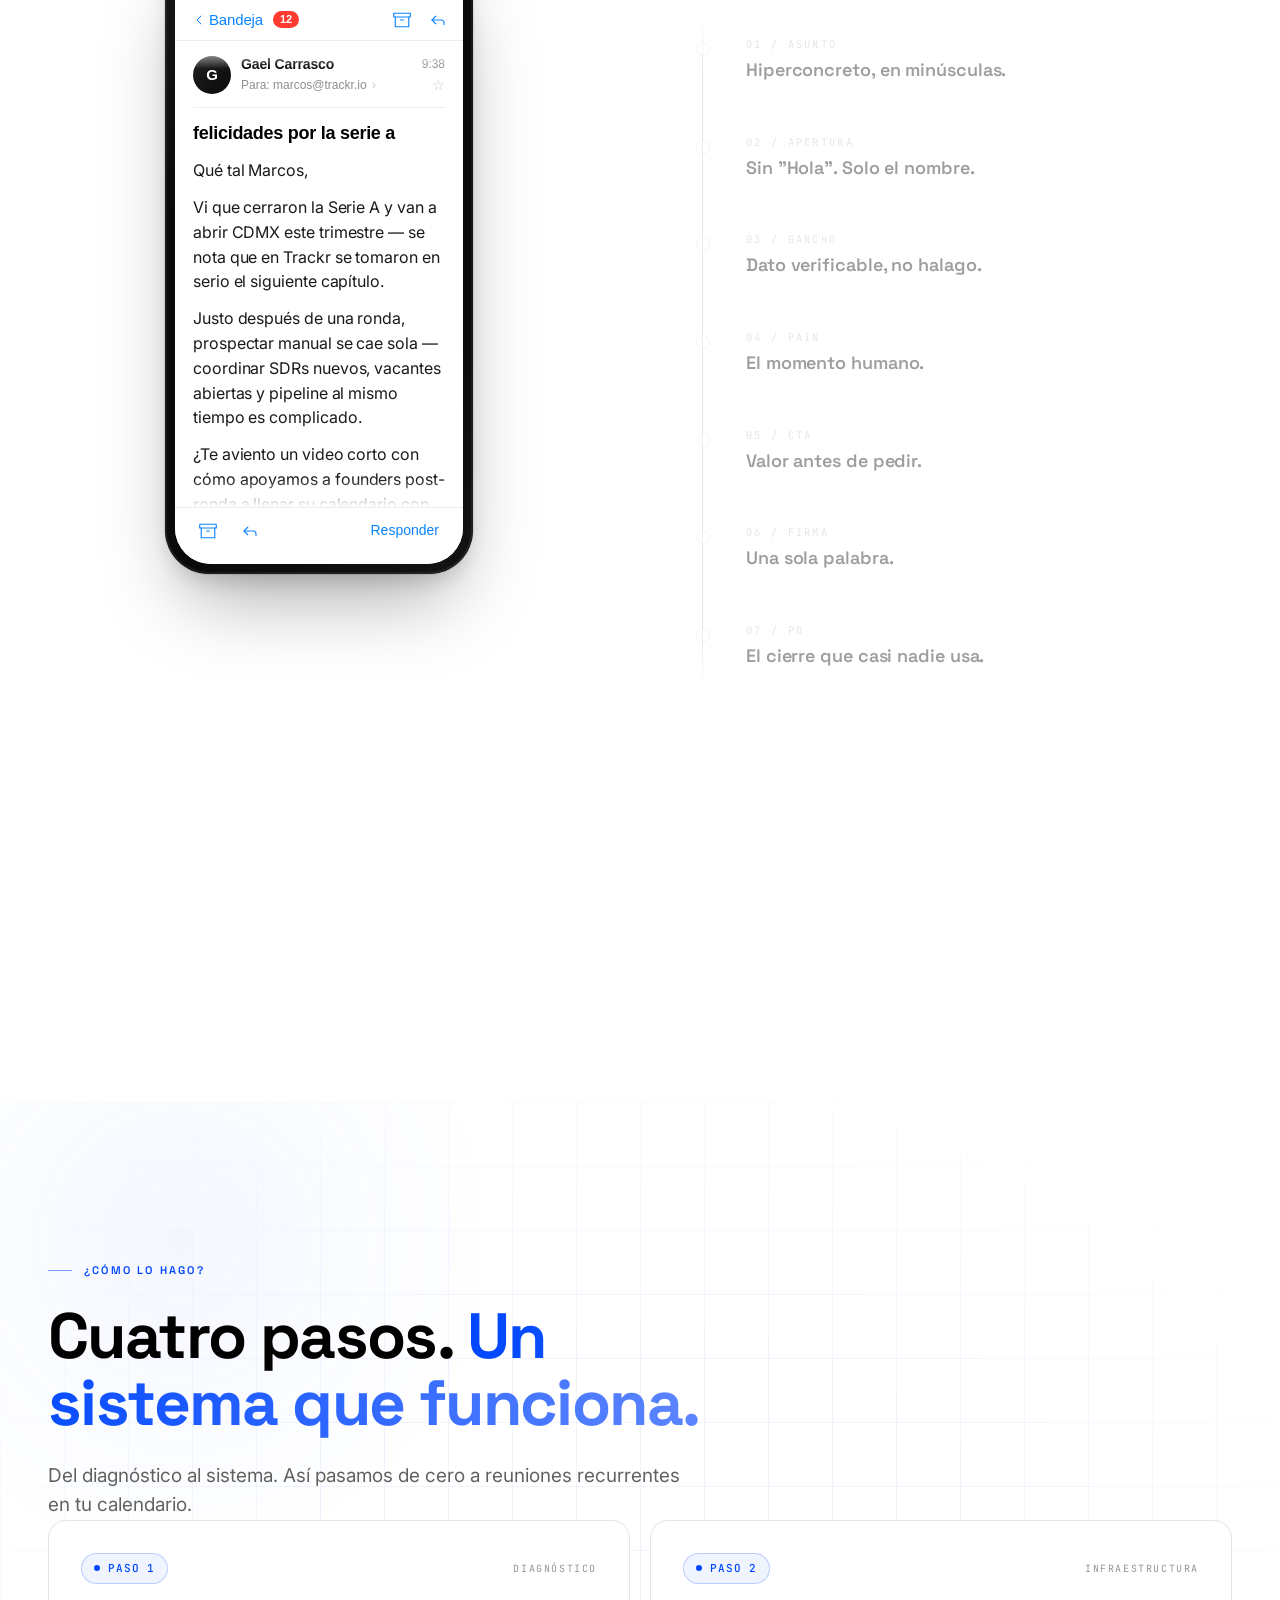
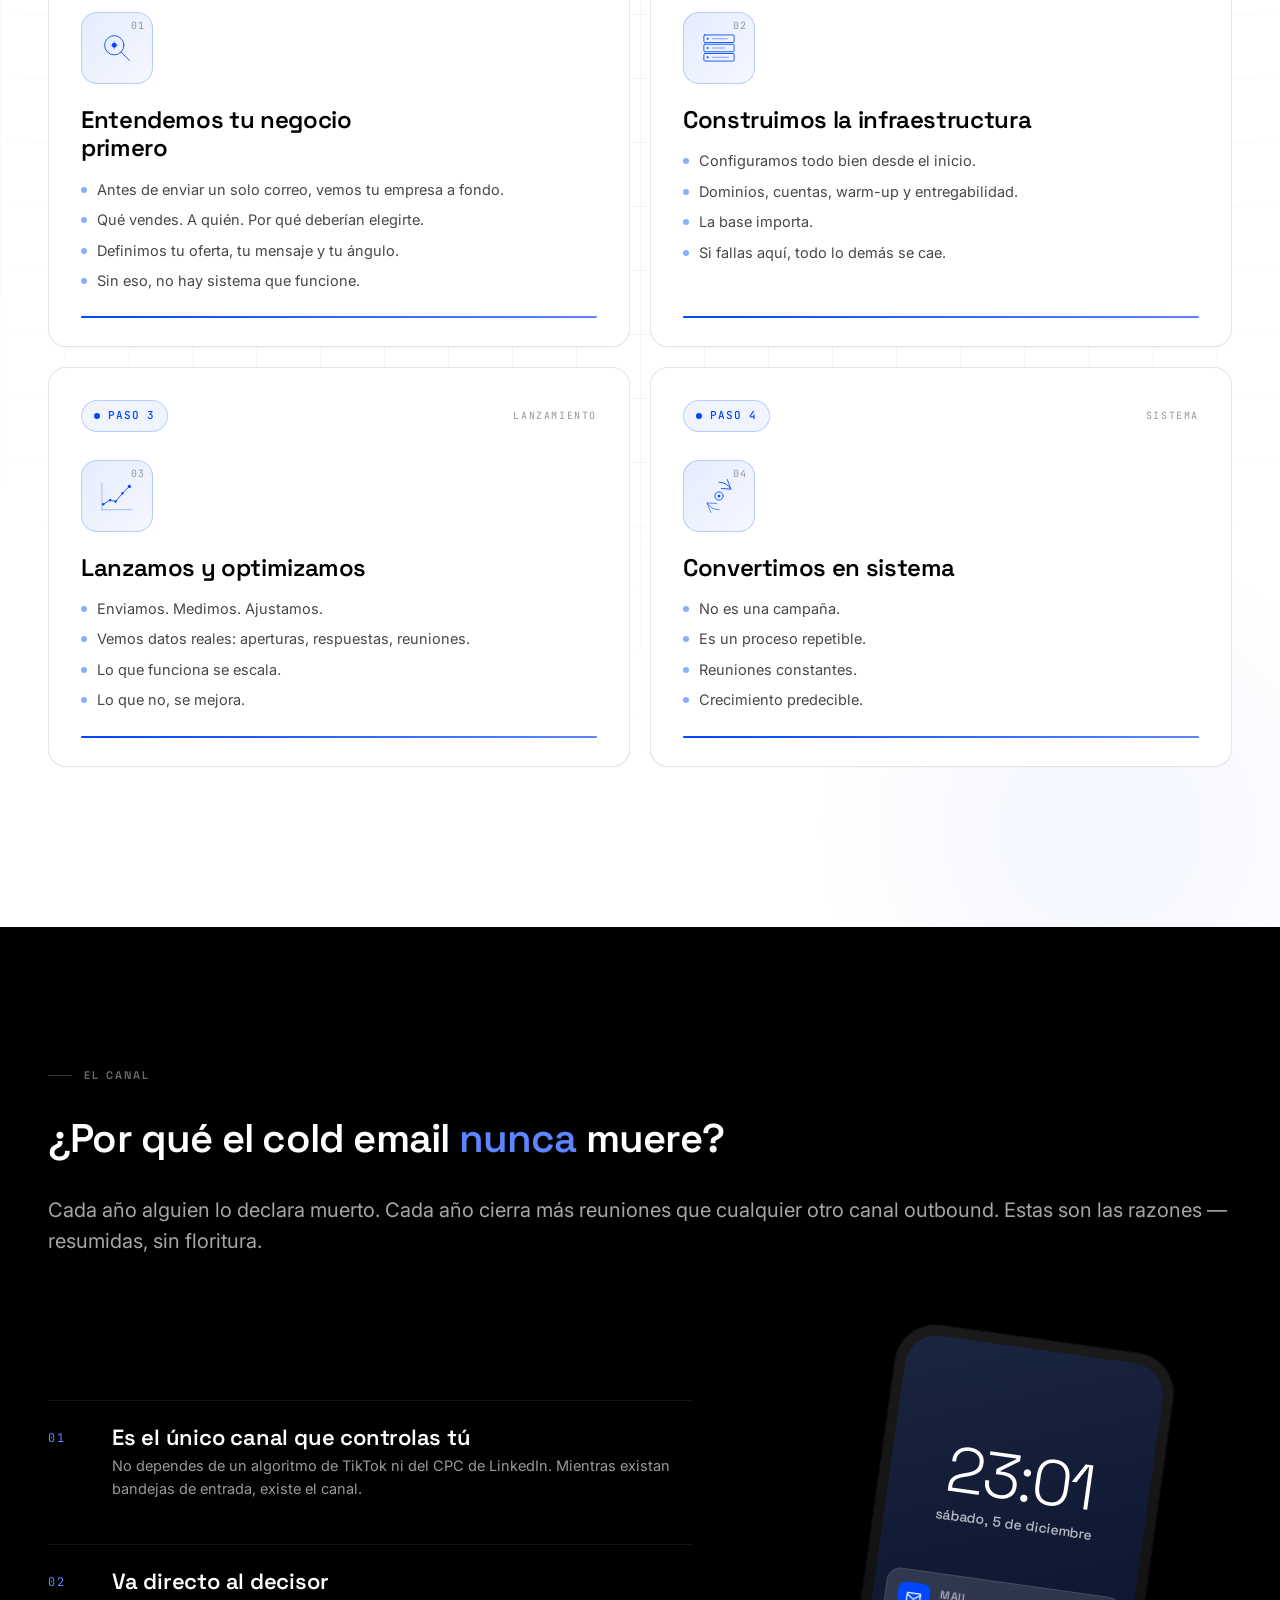
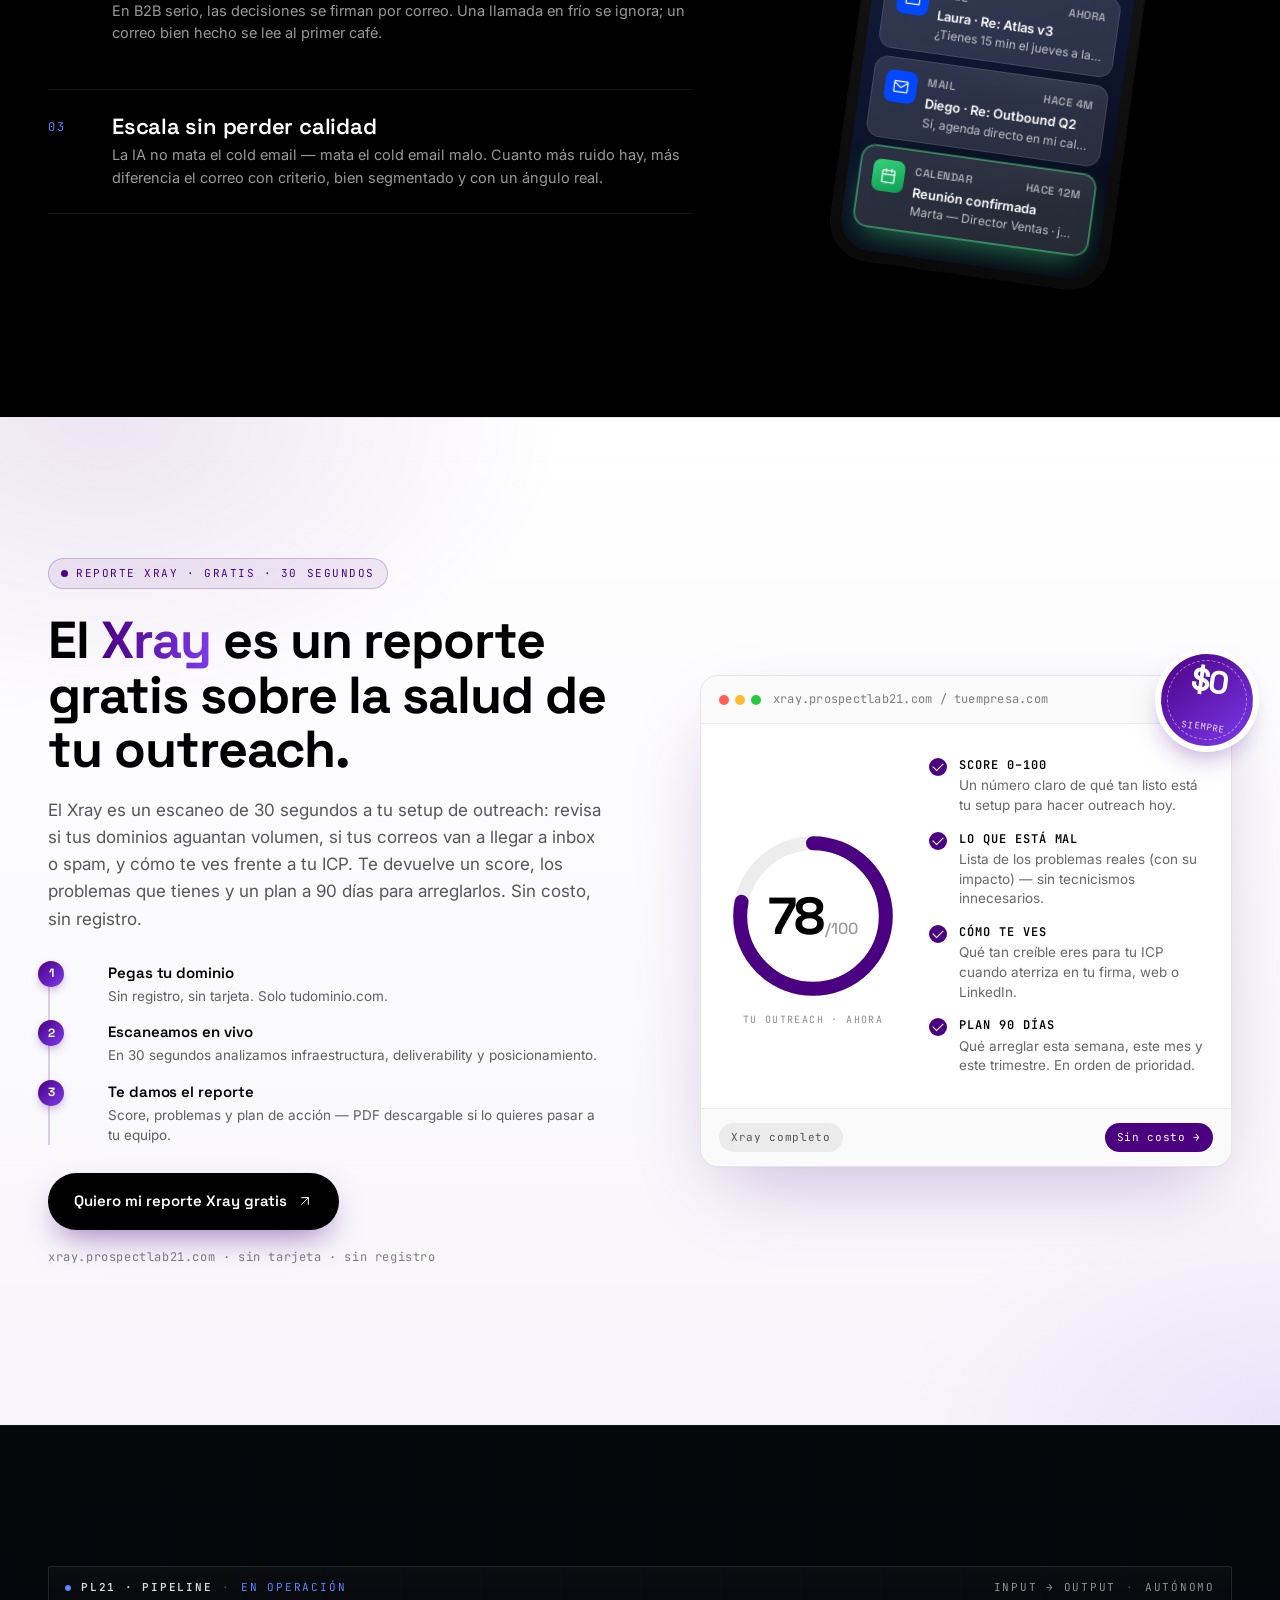
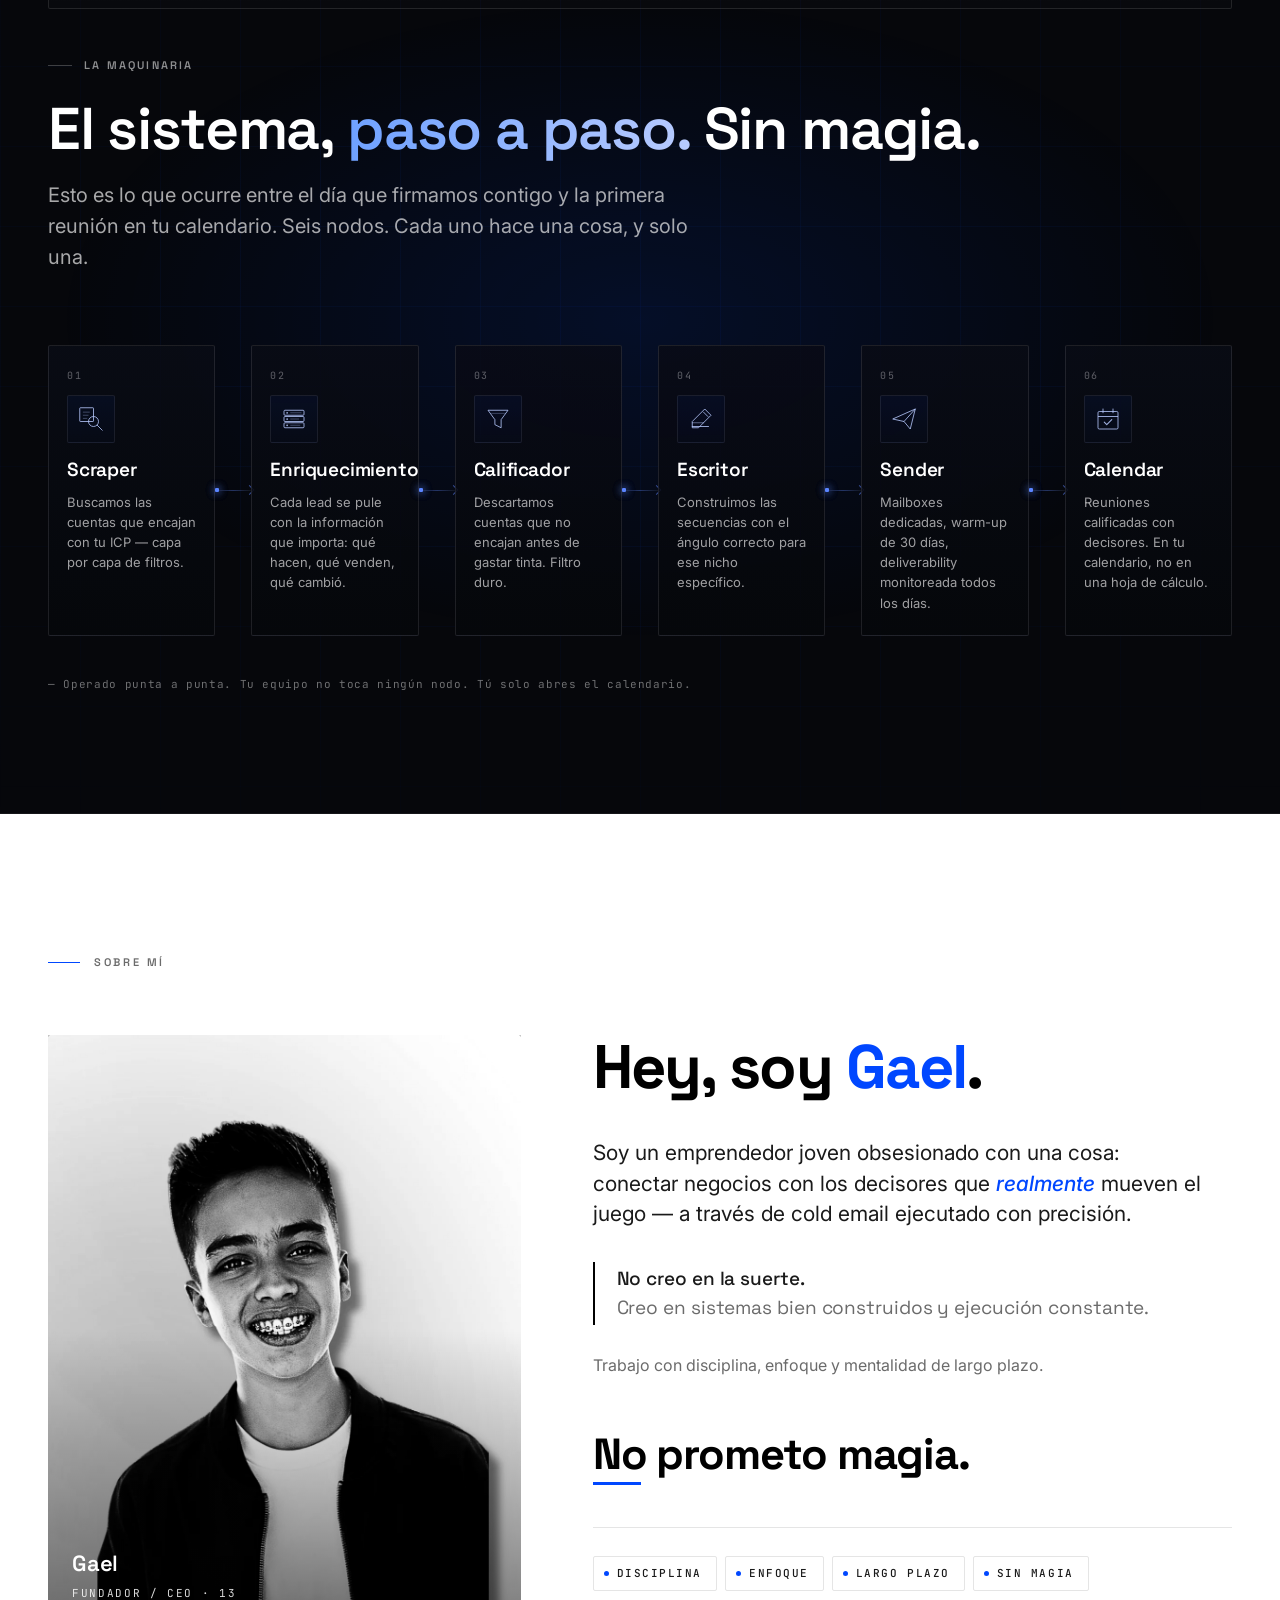
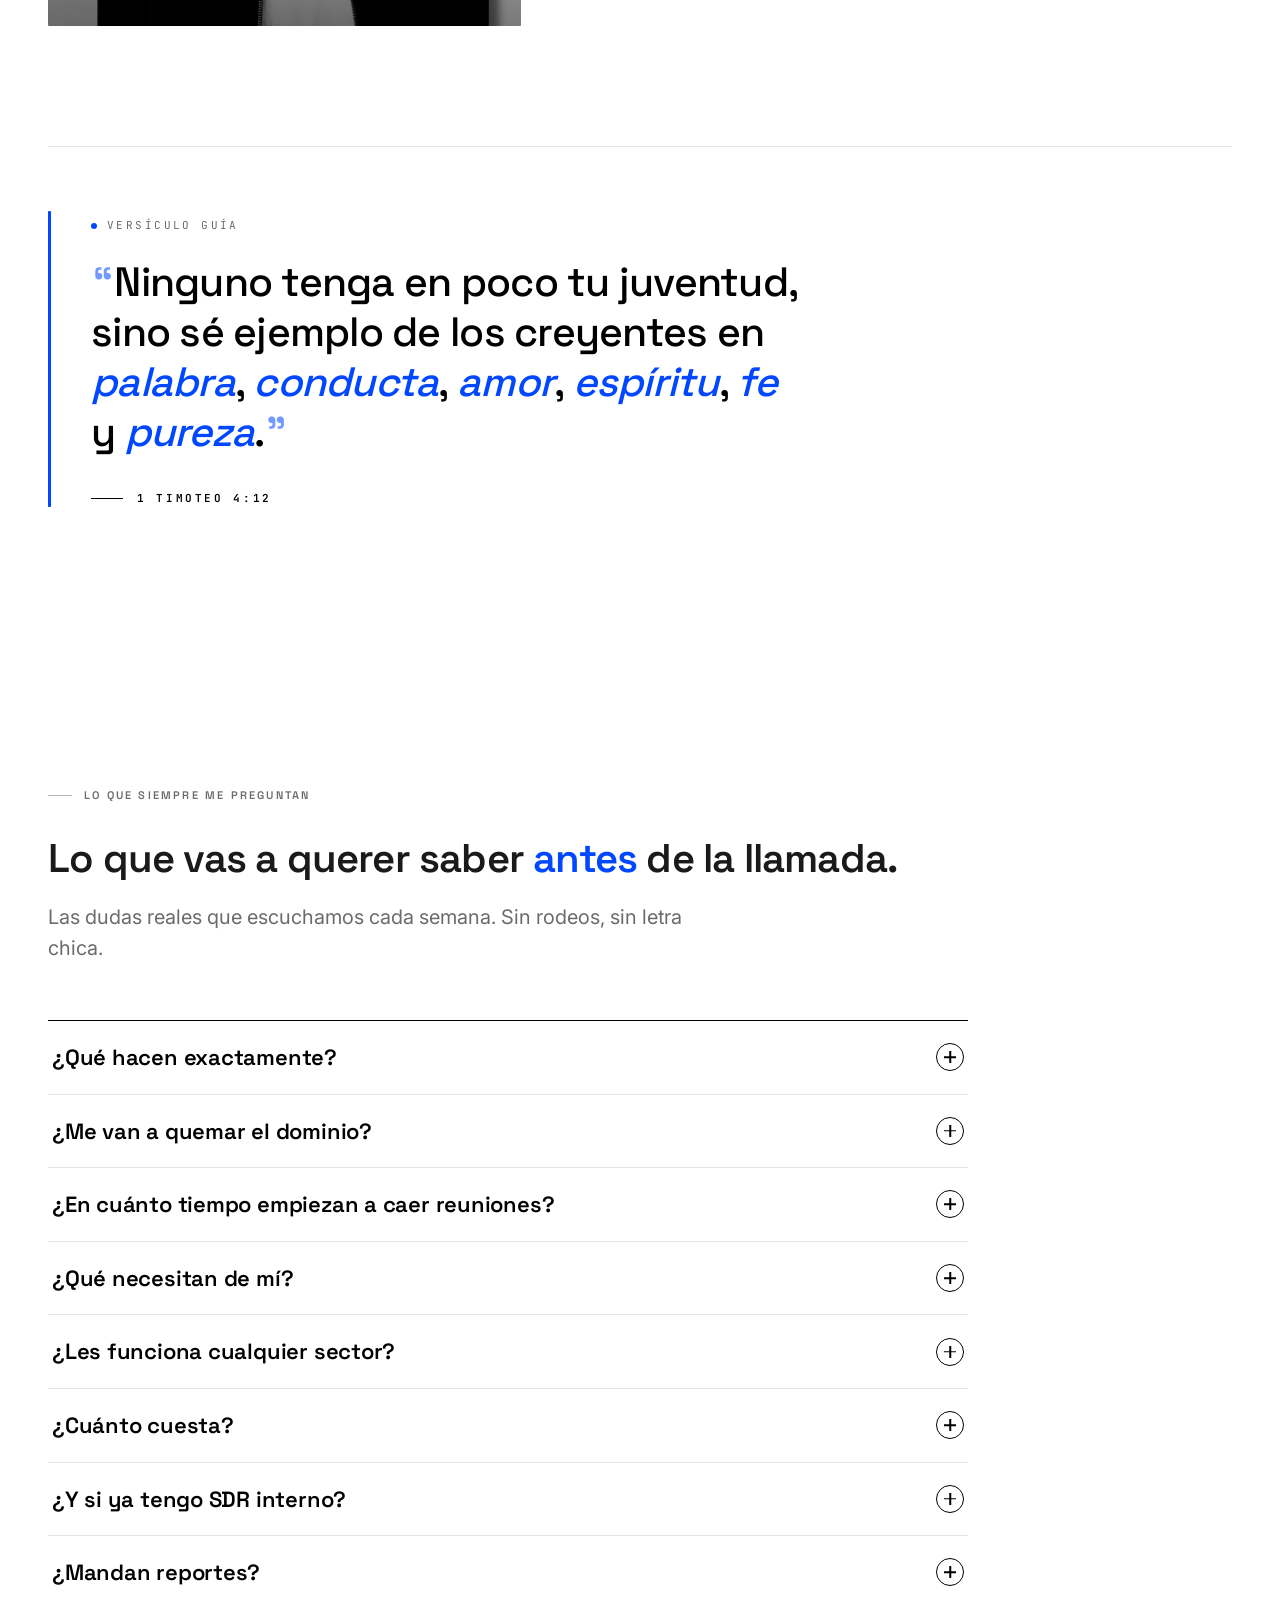
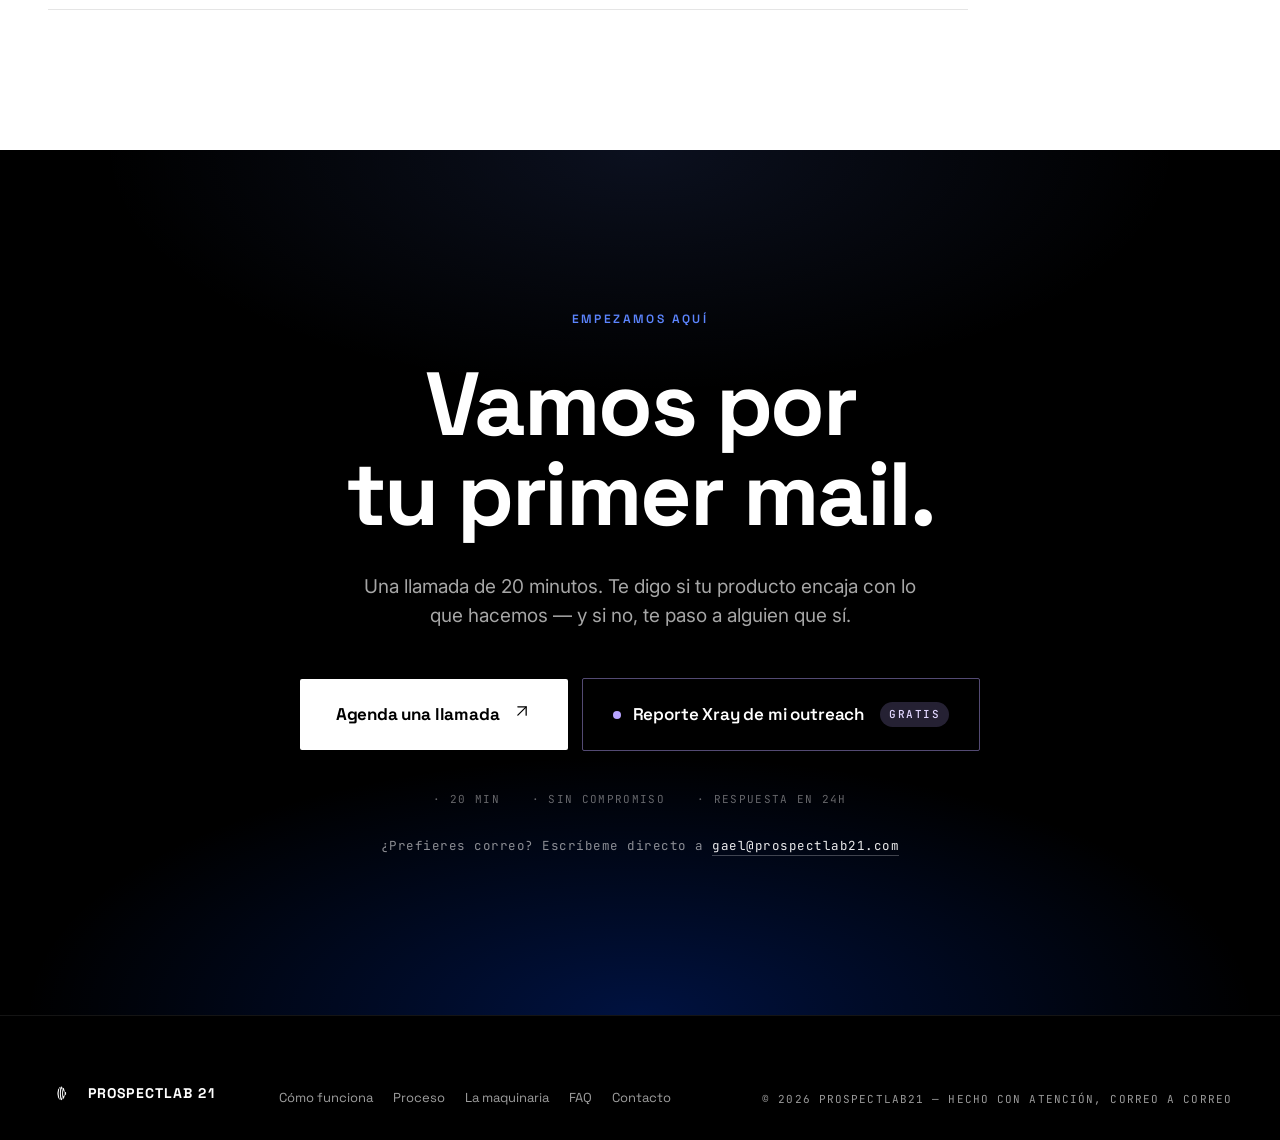
==== commit 7fbee5e3: "fix(xray): point to xray.prospectlab21.com + "outreach" instead of "cold email" - XRAY_URL: audit.pr" ====
--- a/index.html
+++ b/index.html
@@ -56,7 +56,7 @@
 <!-- ====== STYLES ====== -->
 <link rel="preload" as="image" href="assets/logo-mark.png">
 <link rel="stylesheet" href="styles/tokens.css">
-<link rel="stylesheet" href="styles/landing.css?v=21">
+<link rel="stylesheet" href="styles/landing.css?v=22">
 
 <!-- ====== CRITICAL CSS (inline, anti-FOUC for hero) ====== -->
 <style>
@@ -160,6 +160,6 @@
 <script defer src="/_vercel/insights/script.js"></script>
 <script defer src="/_vercel/speed-insights/script.js"></script>
 
-<script src="scripts/app.js?v=21" defer></script>
+<script src="scripts/app.js?v=22" defer></script>
 </body>
 </html>
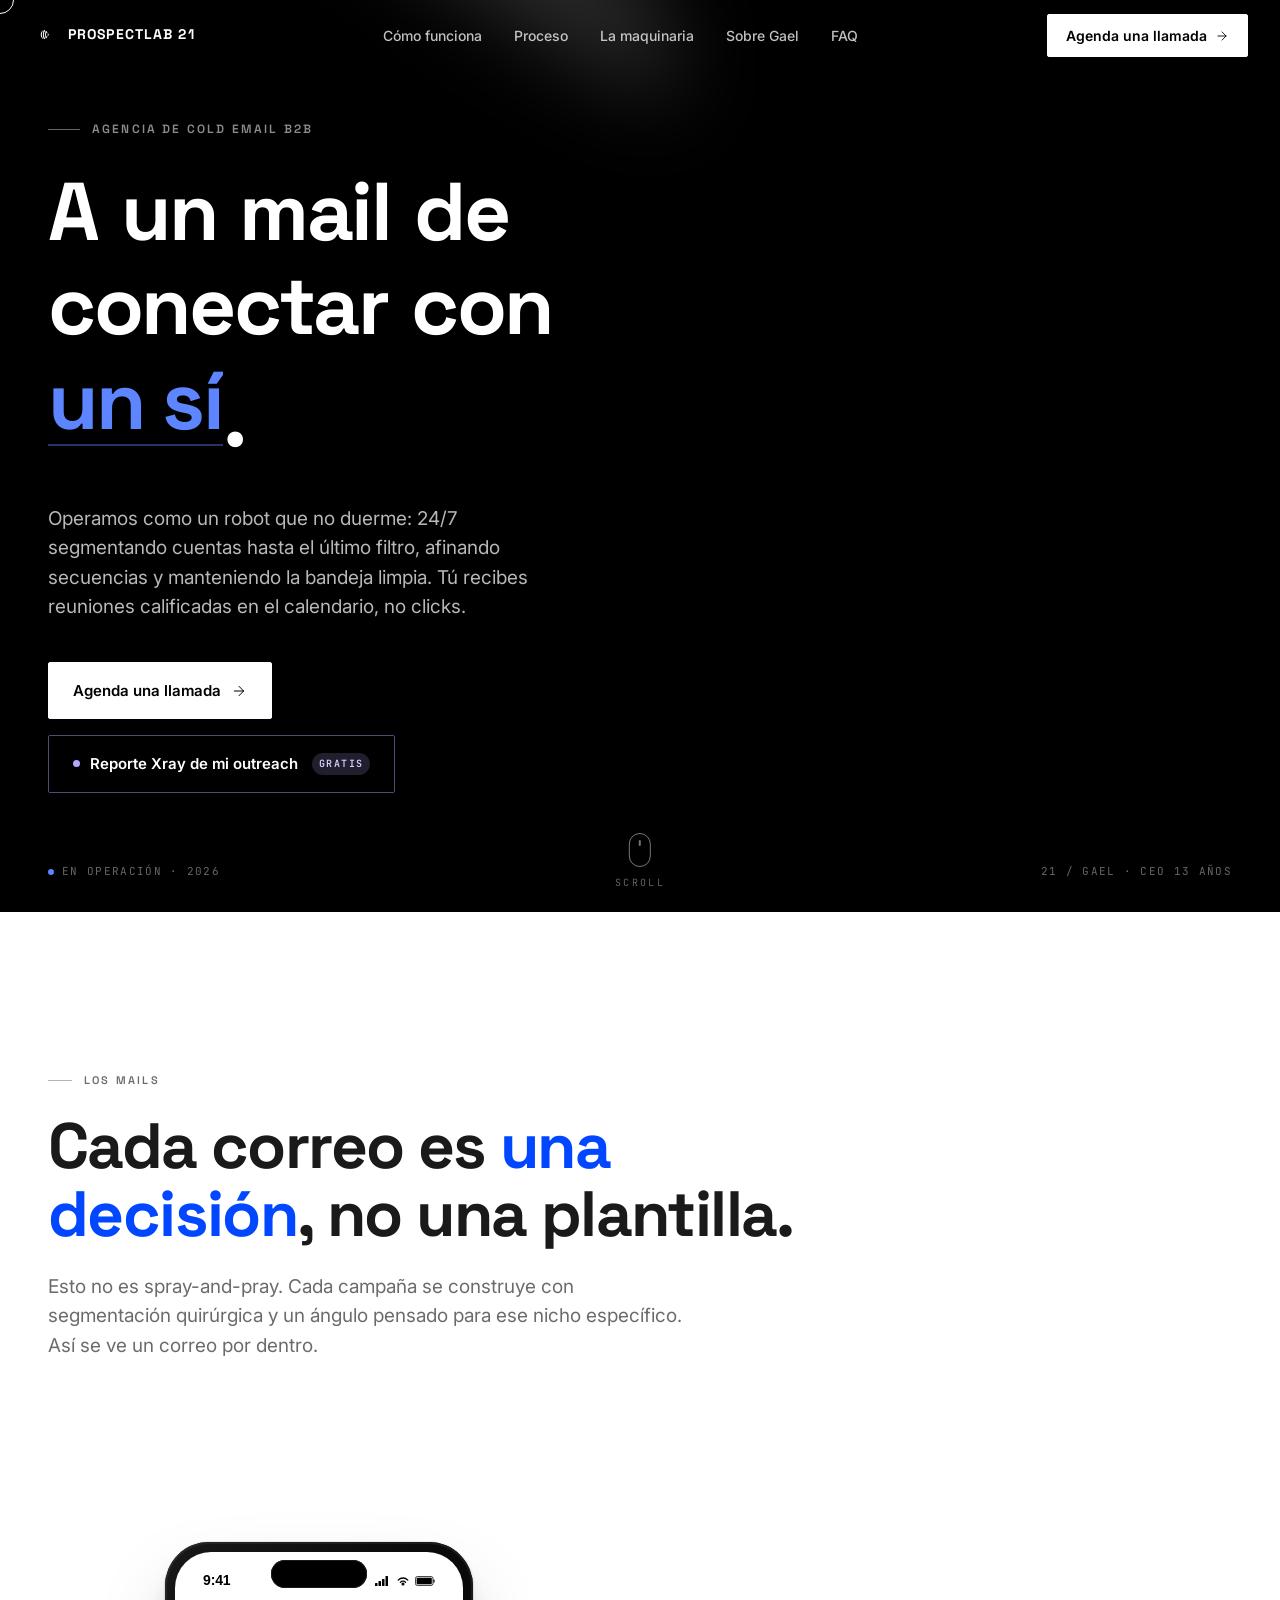
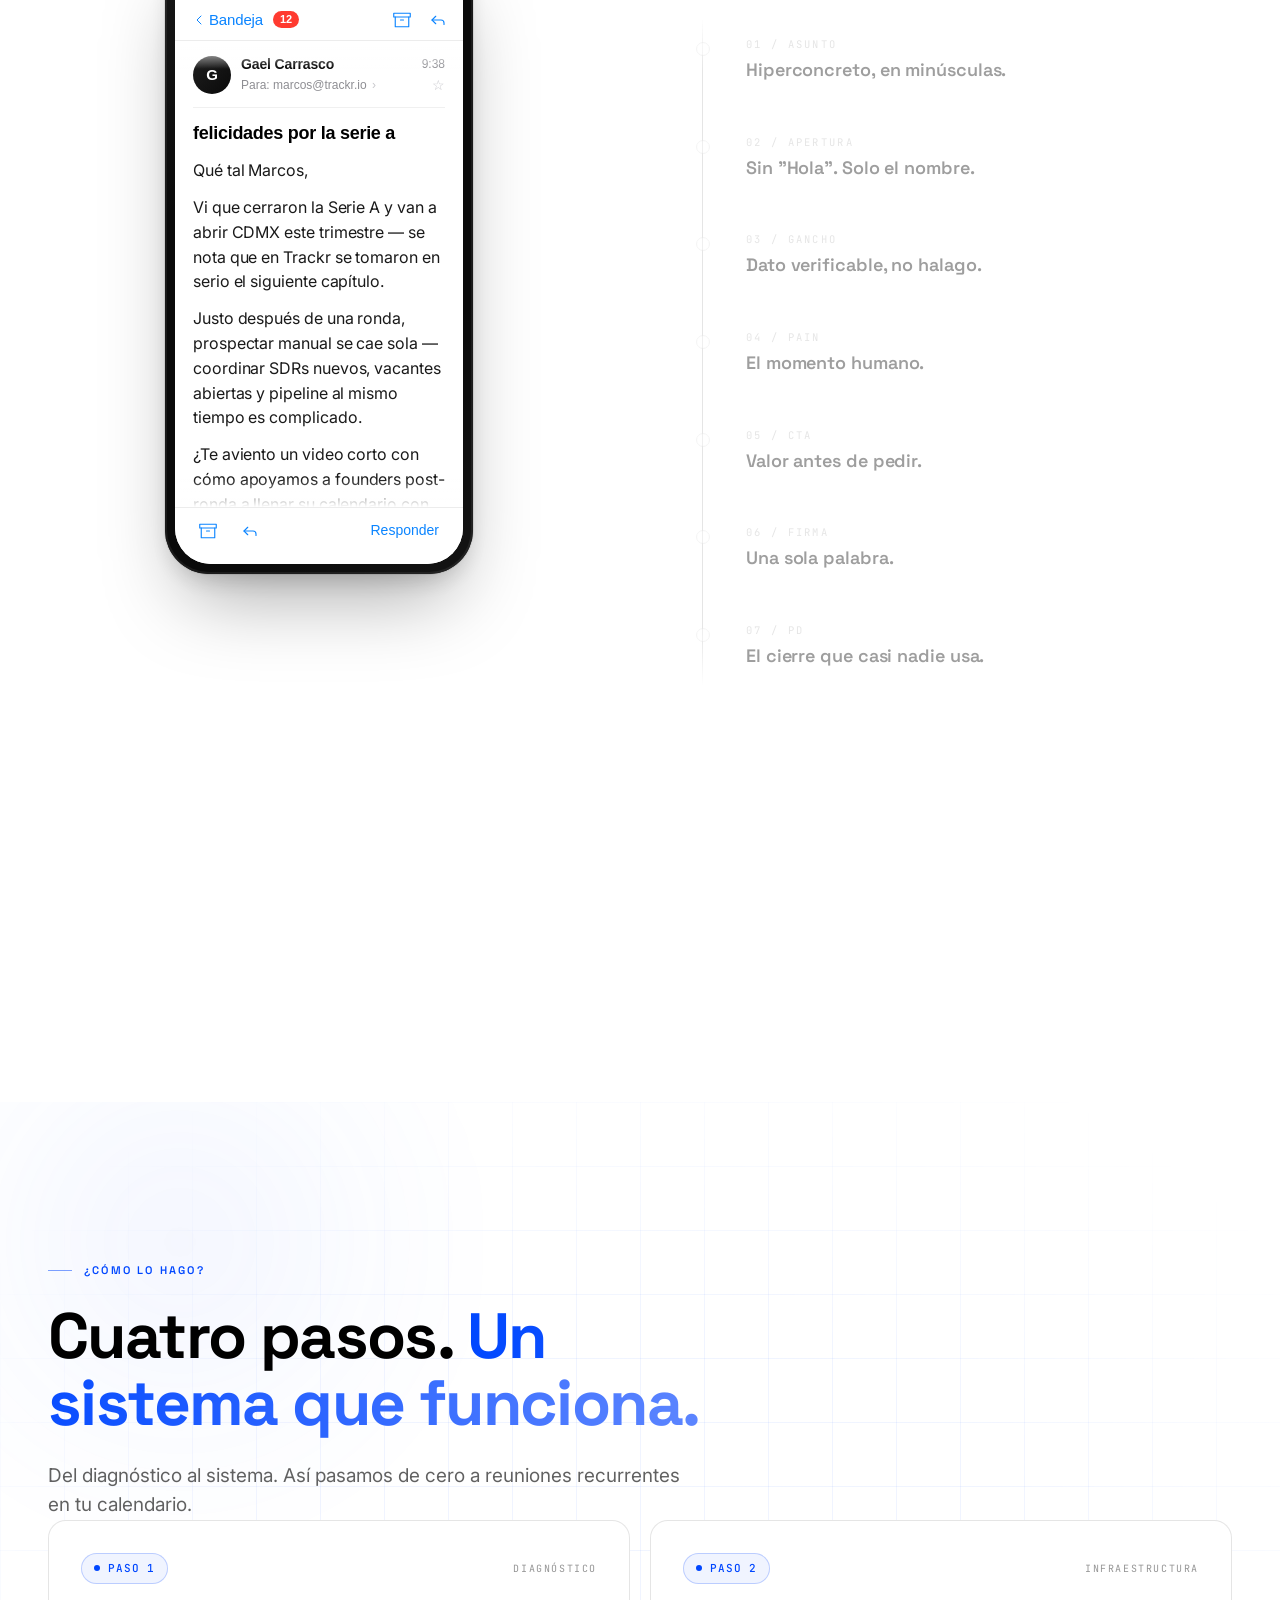
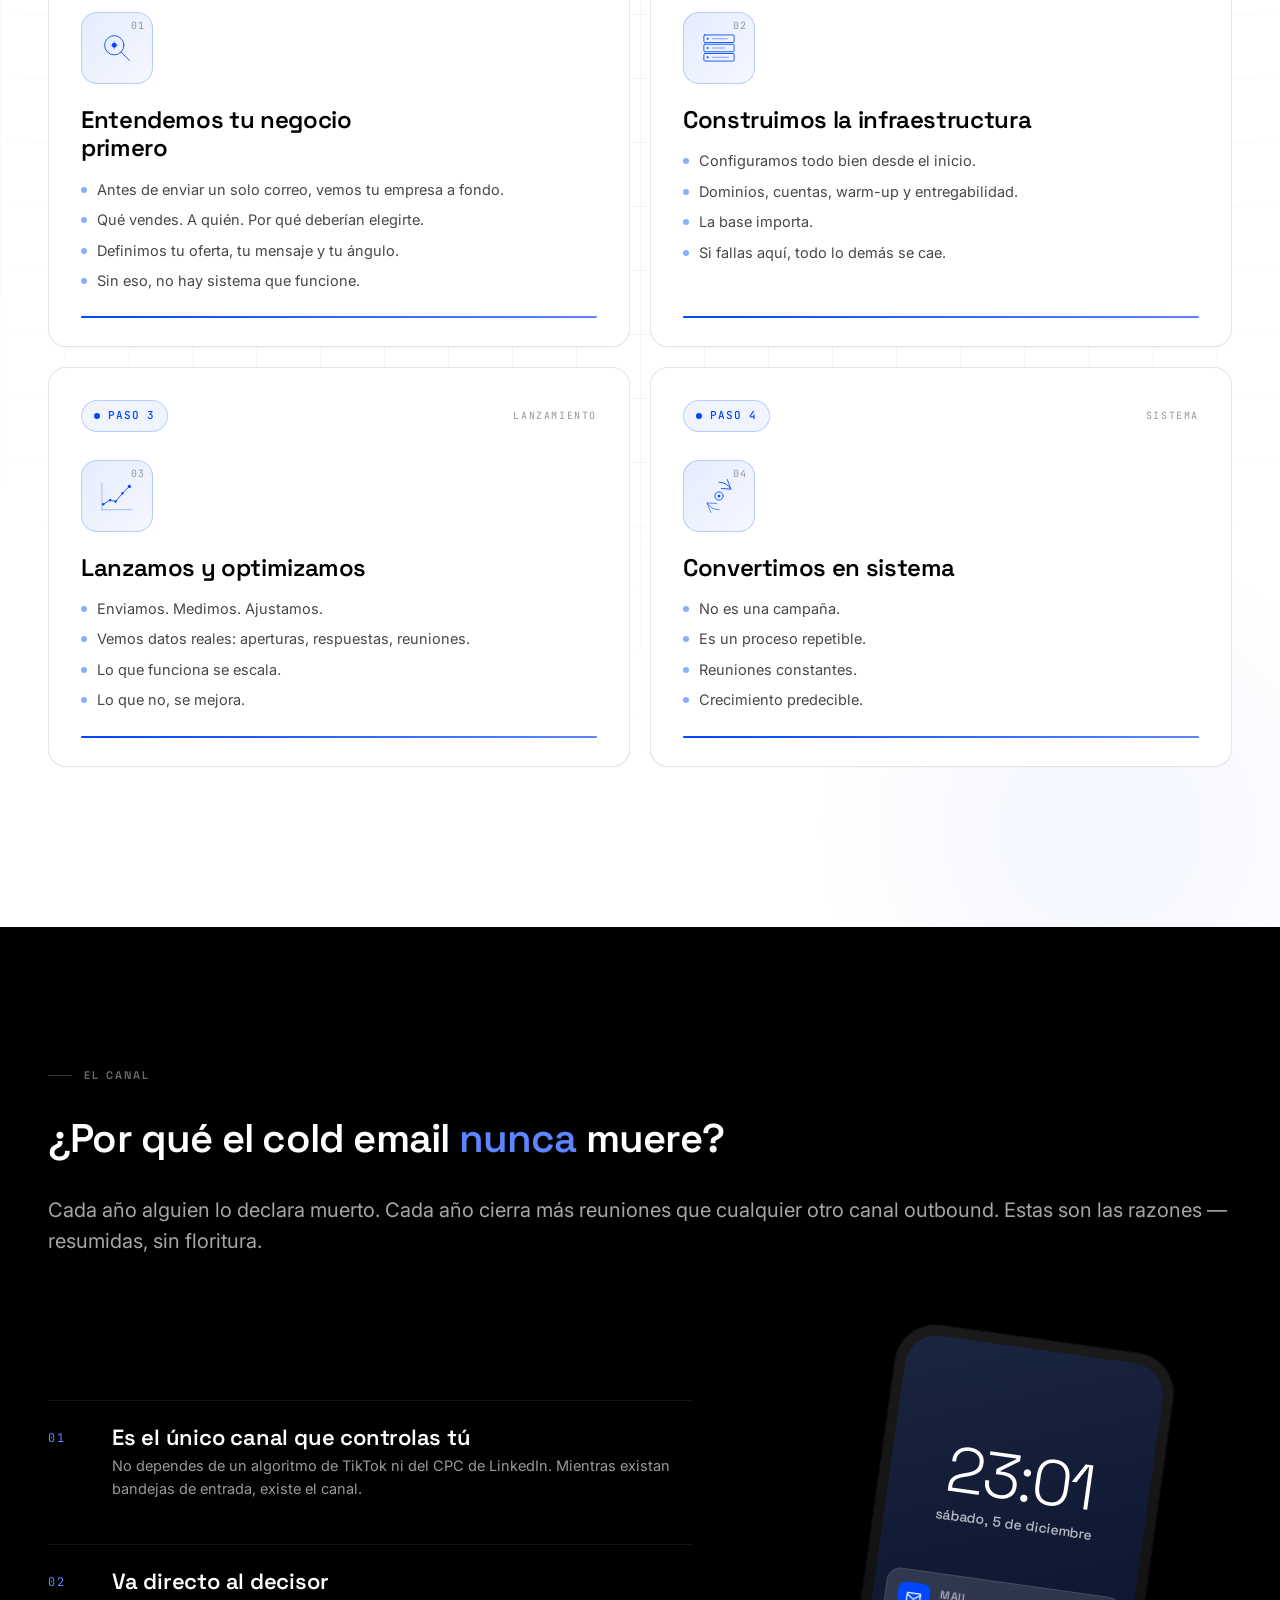
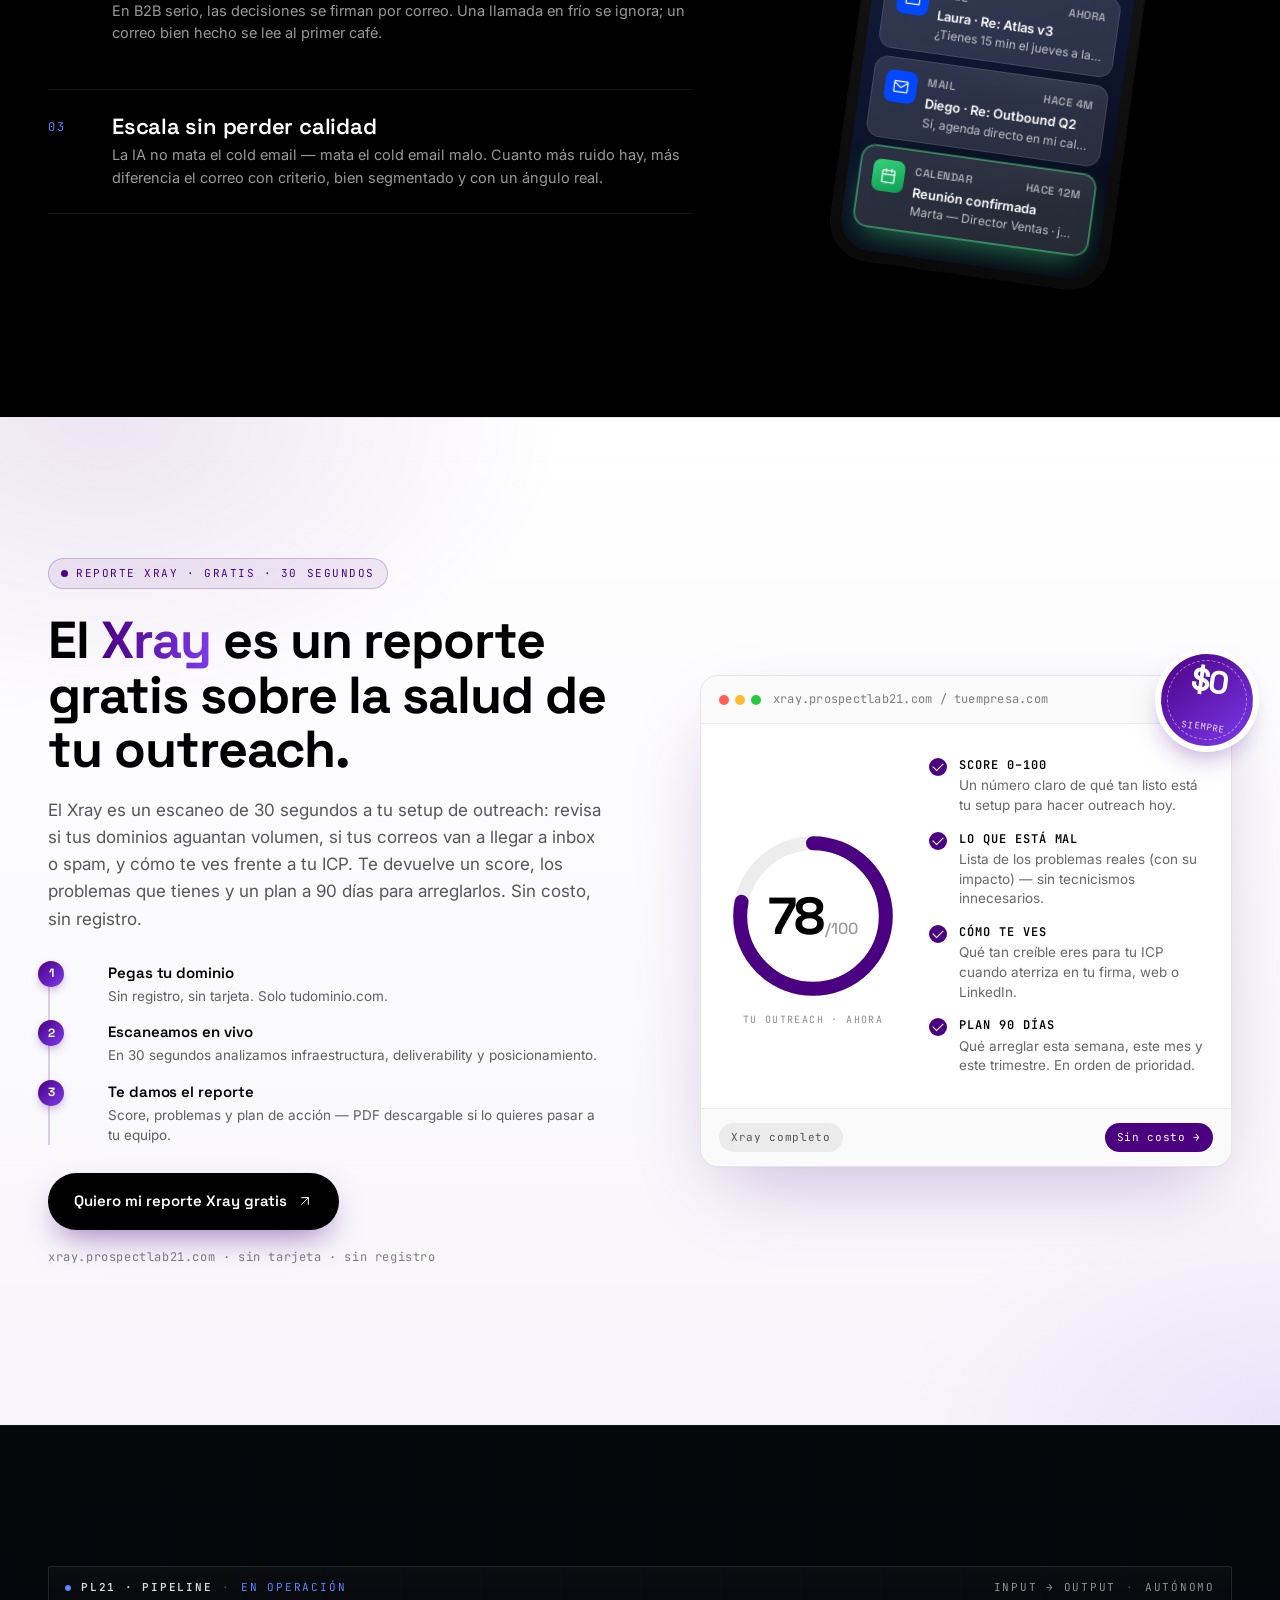
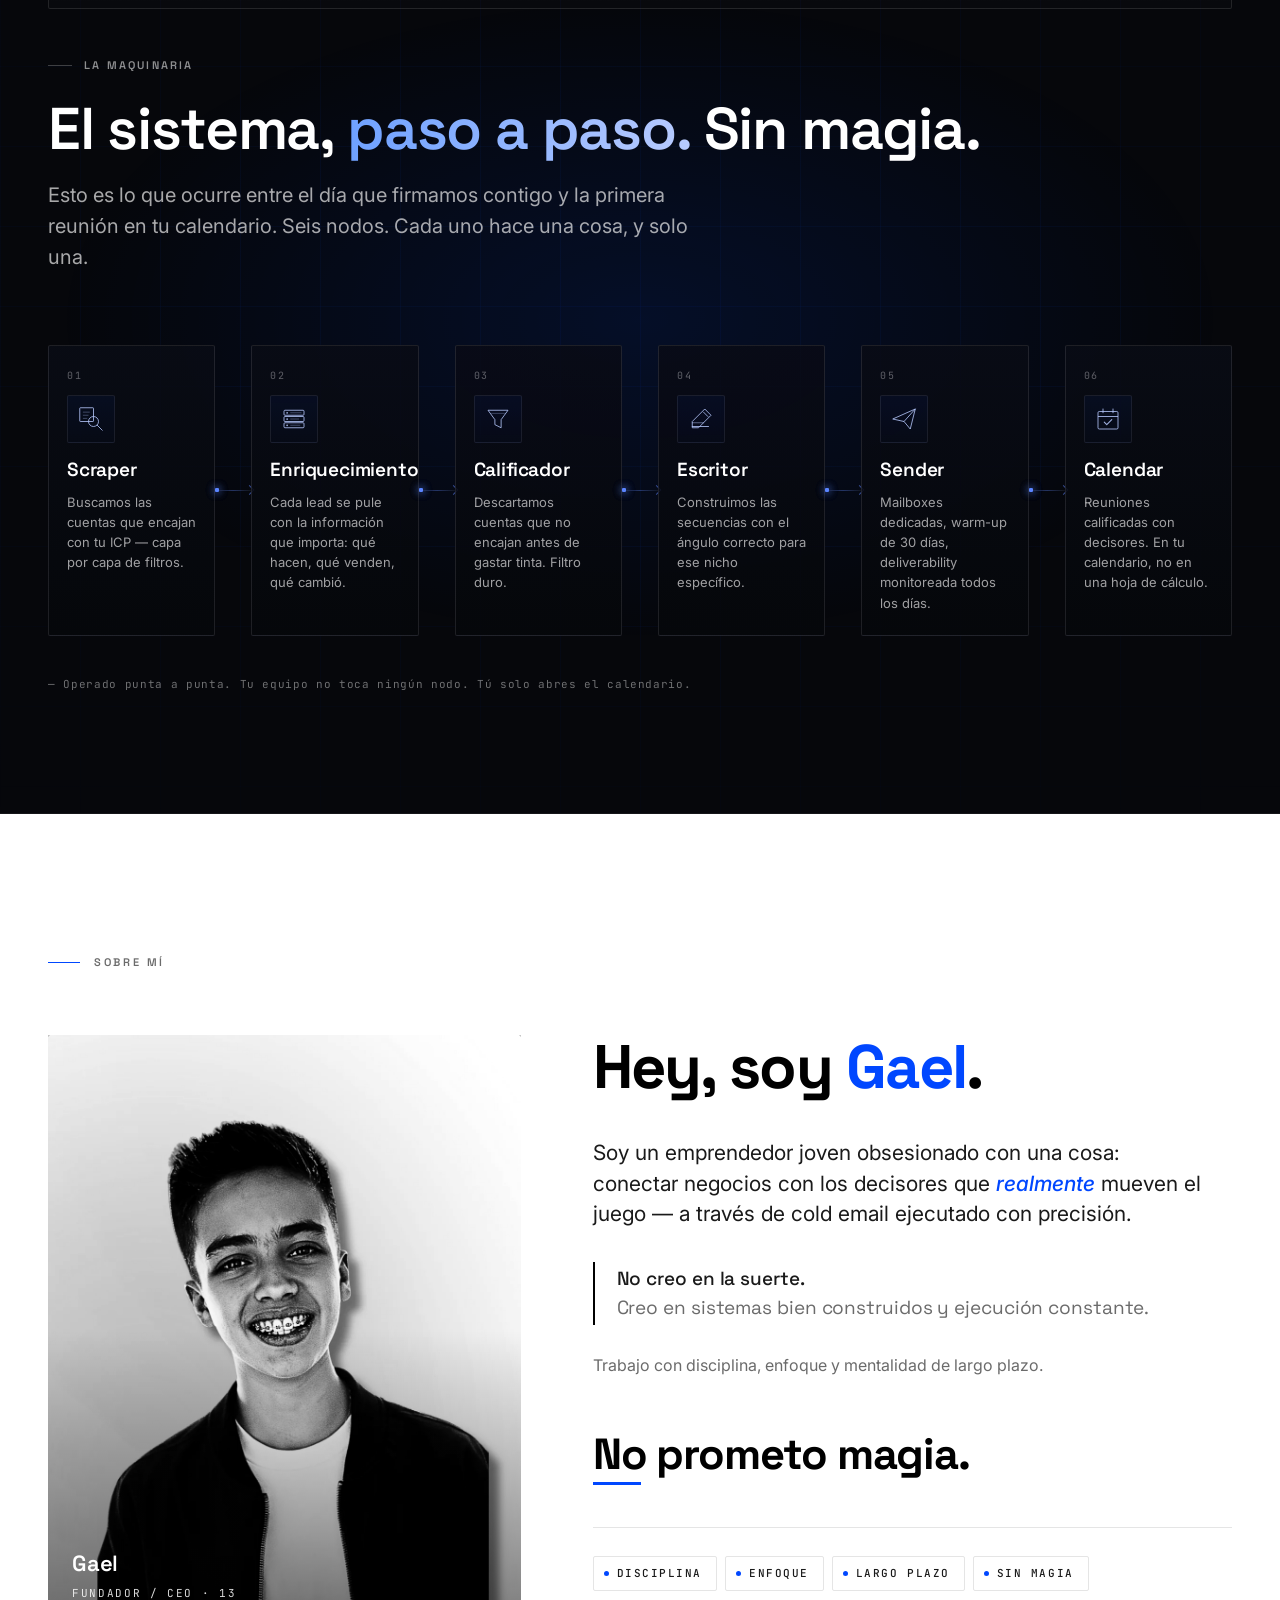
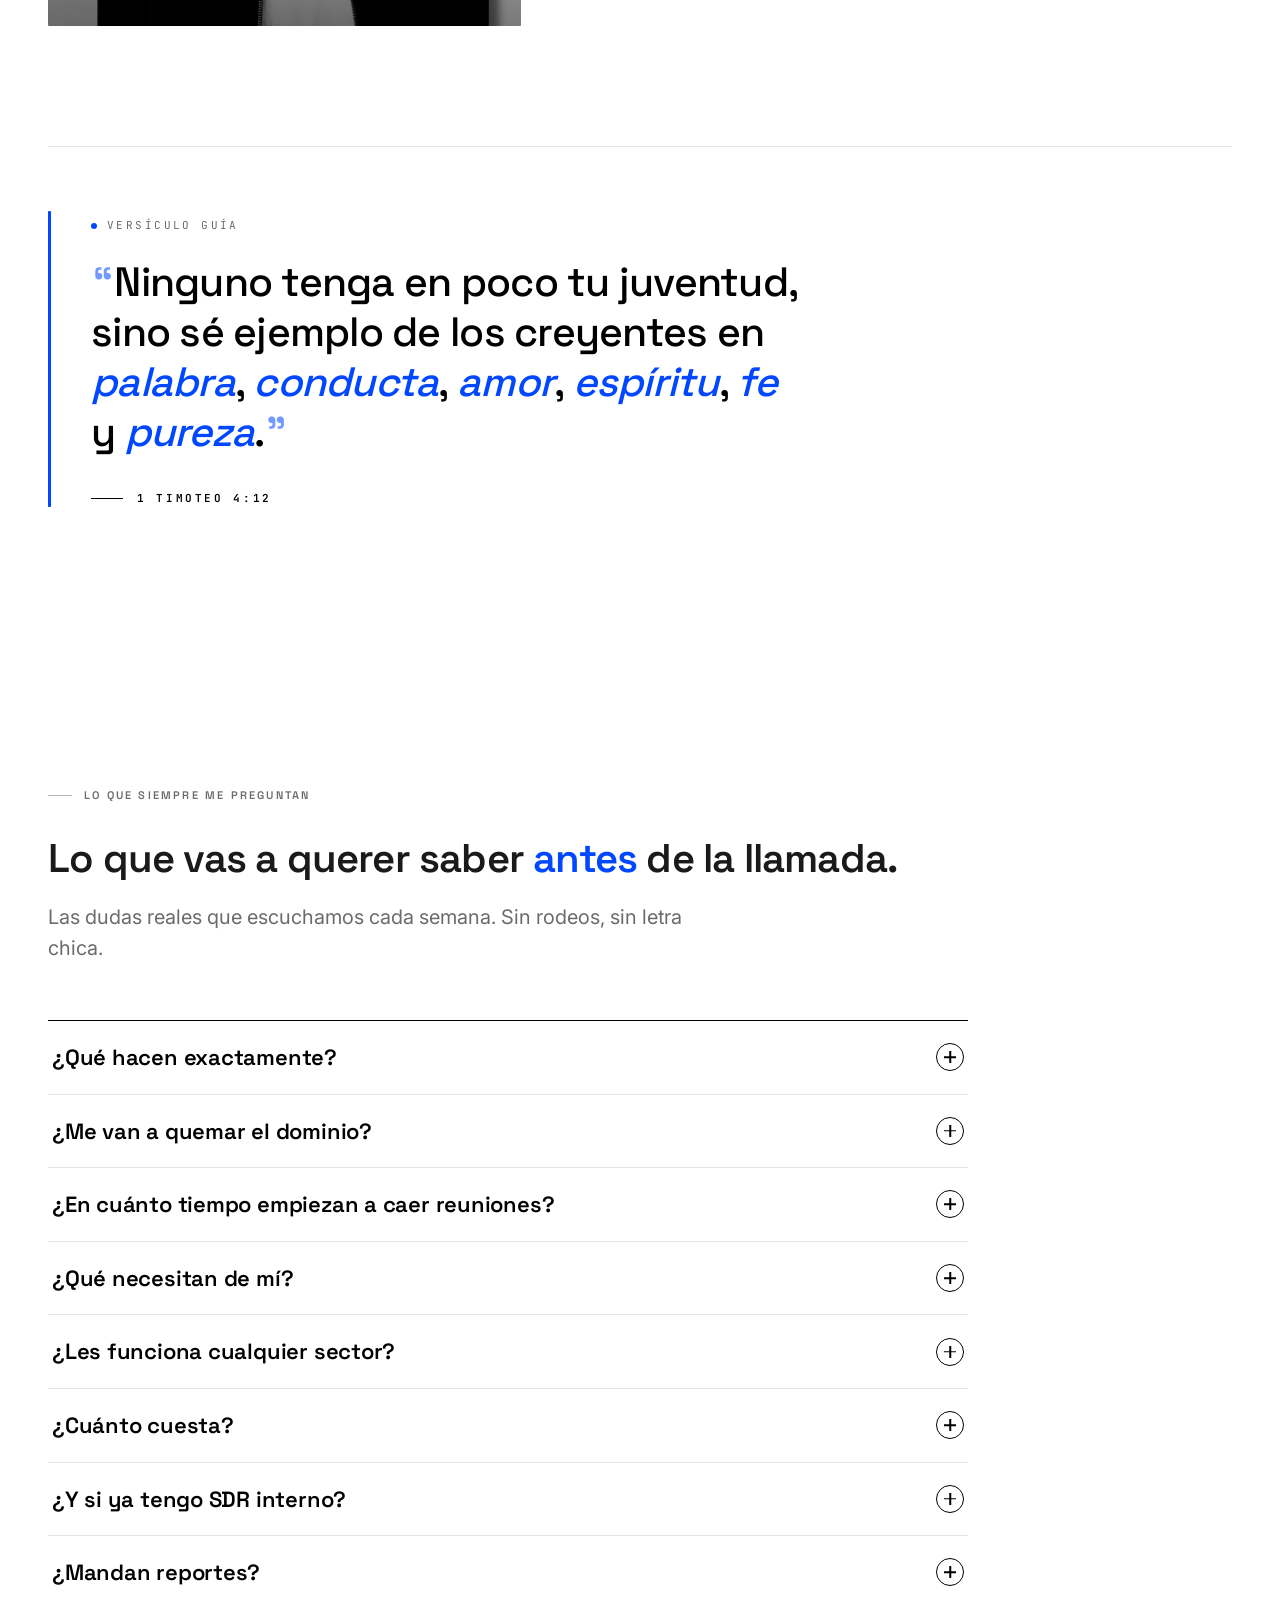
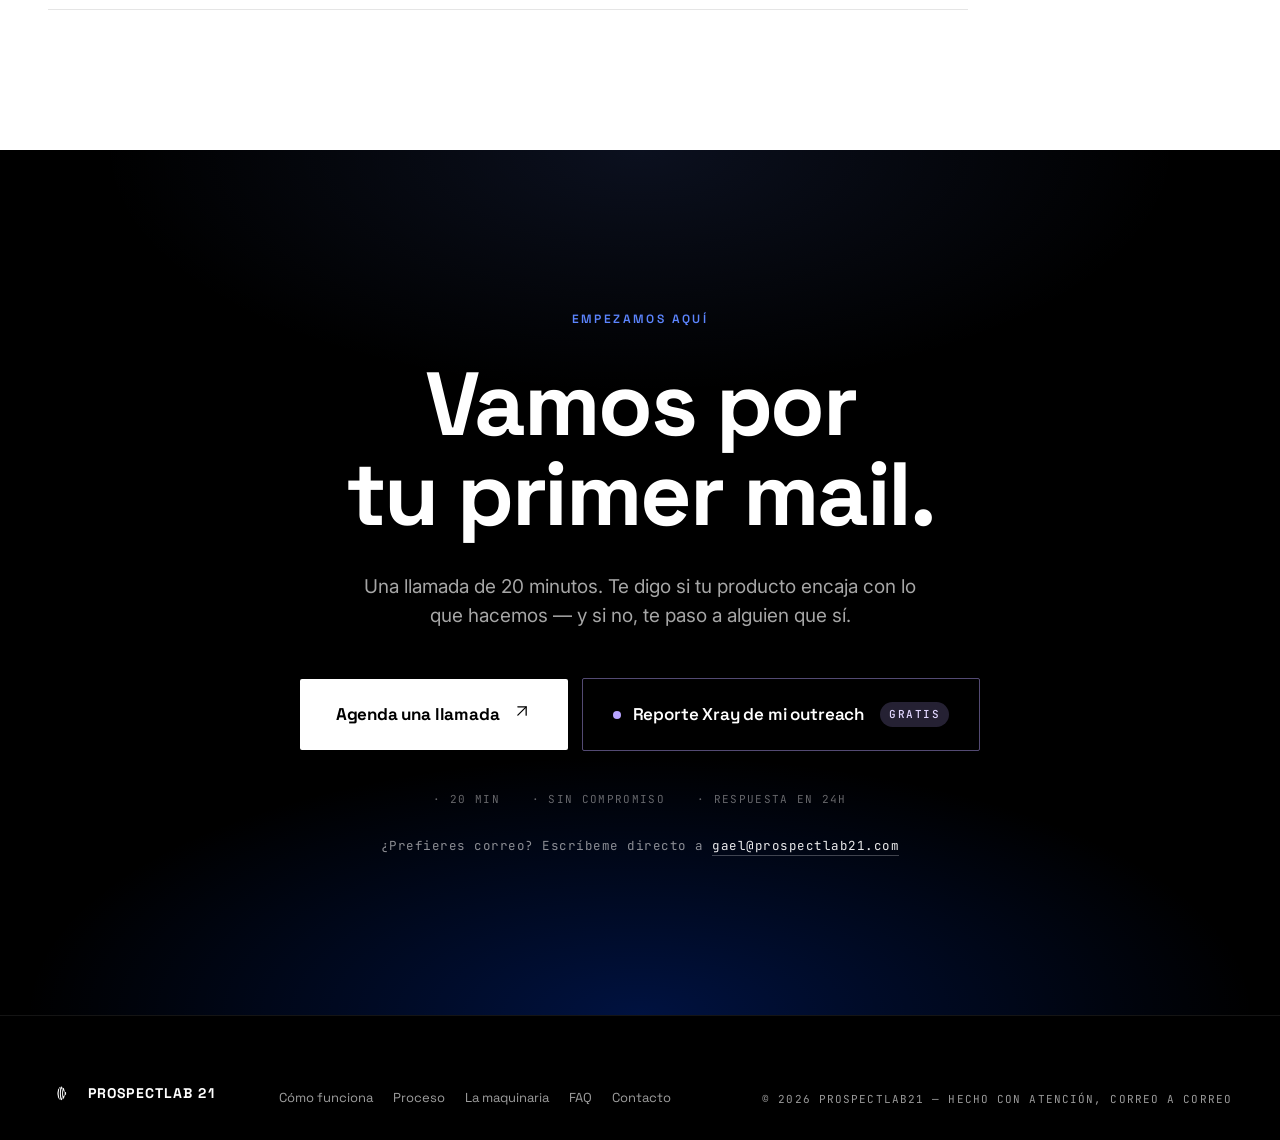
==== commit 3b123a39: "chore(landing): final audit polish - Decorative logos (nav + footer): add aria-hidden="true" so scre" ====
--- a/index.html
+++ b/index.html
@@ -56,7 +56,7 @@
 <!-- ====== STYLES ====== -->
 <link rel="preload" as="image" href="assets/logo-mark.png">
 <link rel="stylesheet" href="styles/tokens.css">
-<link rel="stylesheet" href="styles/landing.css?v=22">
+<link rel="stylesheet" href="styles/landing.css?v=23">
 
 <!-- ====== CRITICAL CSS (inline, anti-FOUC for hero) ====== -->
 <style>
@@ -160,6 +160,6 @@
 <script defer src="/_vercel/insights/script.js"></script>
 <script defer src="/_vercel/speed-insights/script.js"></script>
 
-<script src="scripts/app.js?v=22" defer></script>
+<script src="scripts/app.js?v=23" defer></script>
 </body>
 </html>
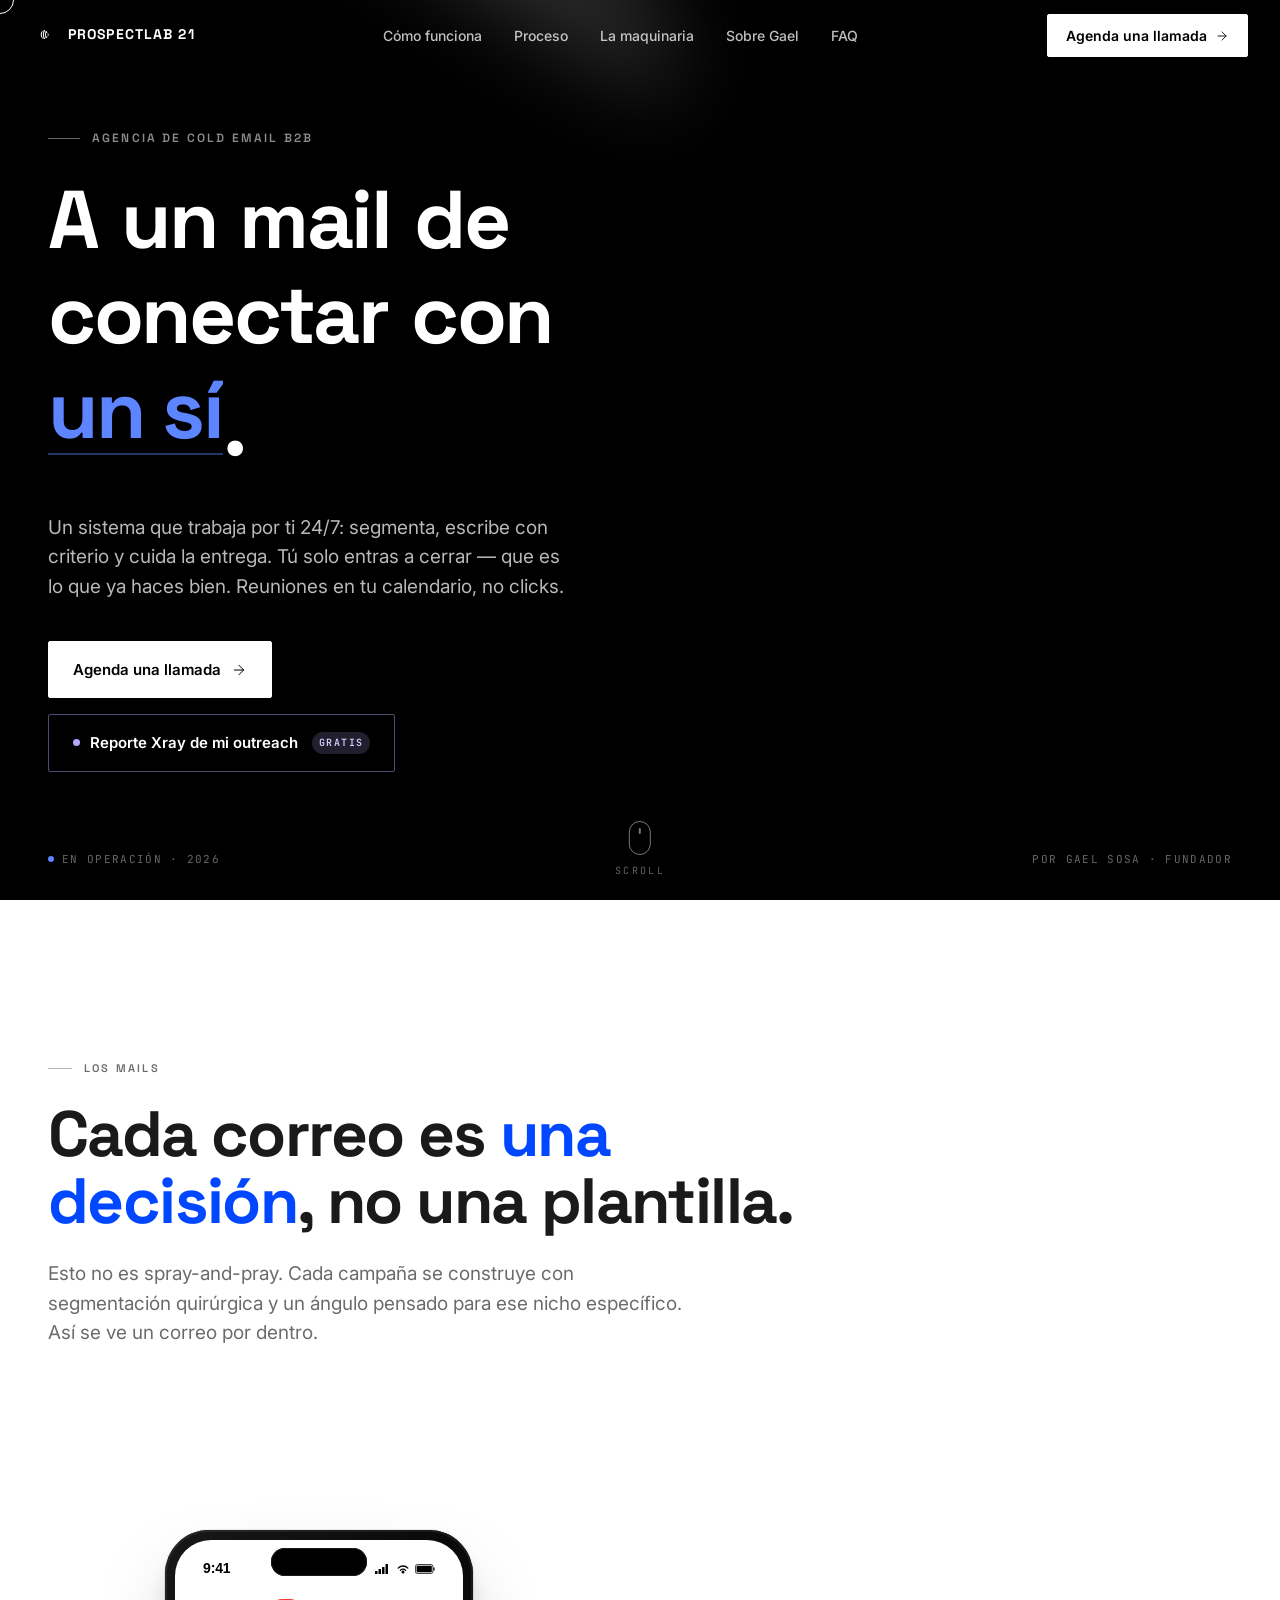
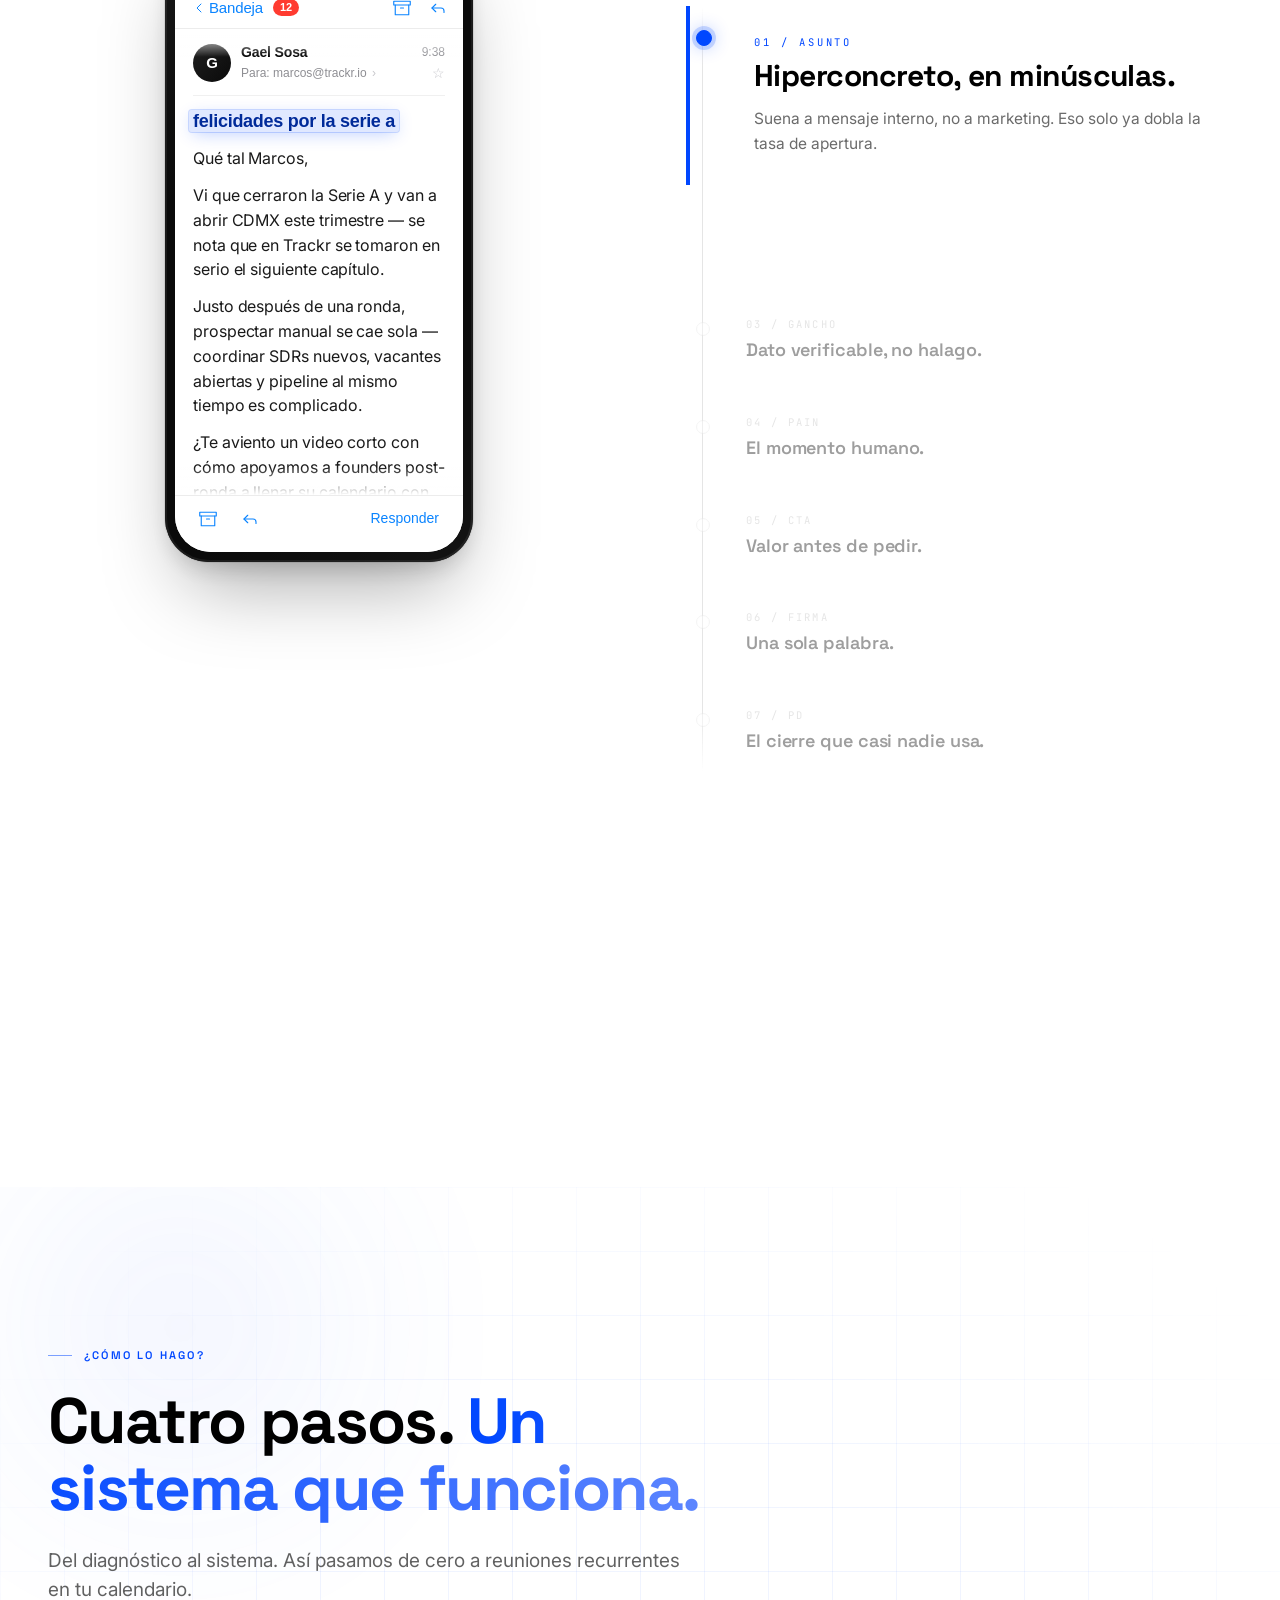
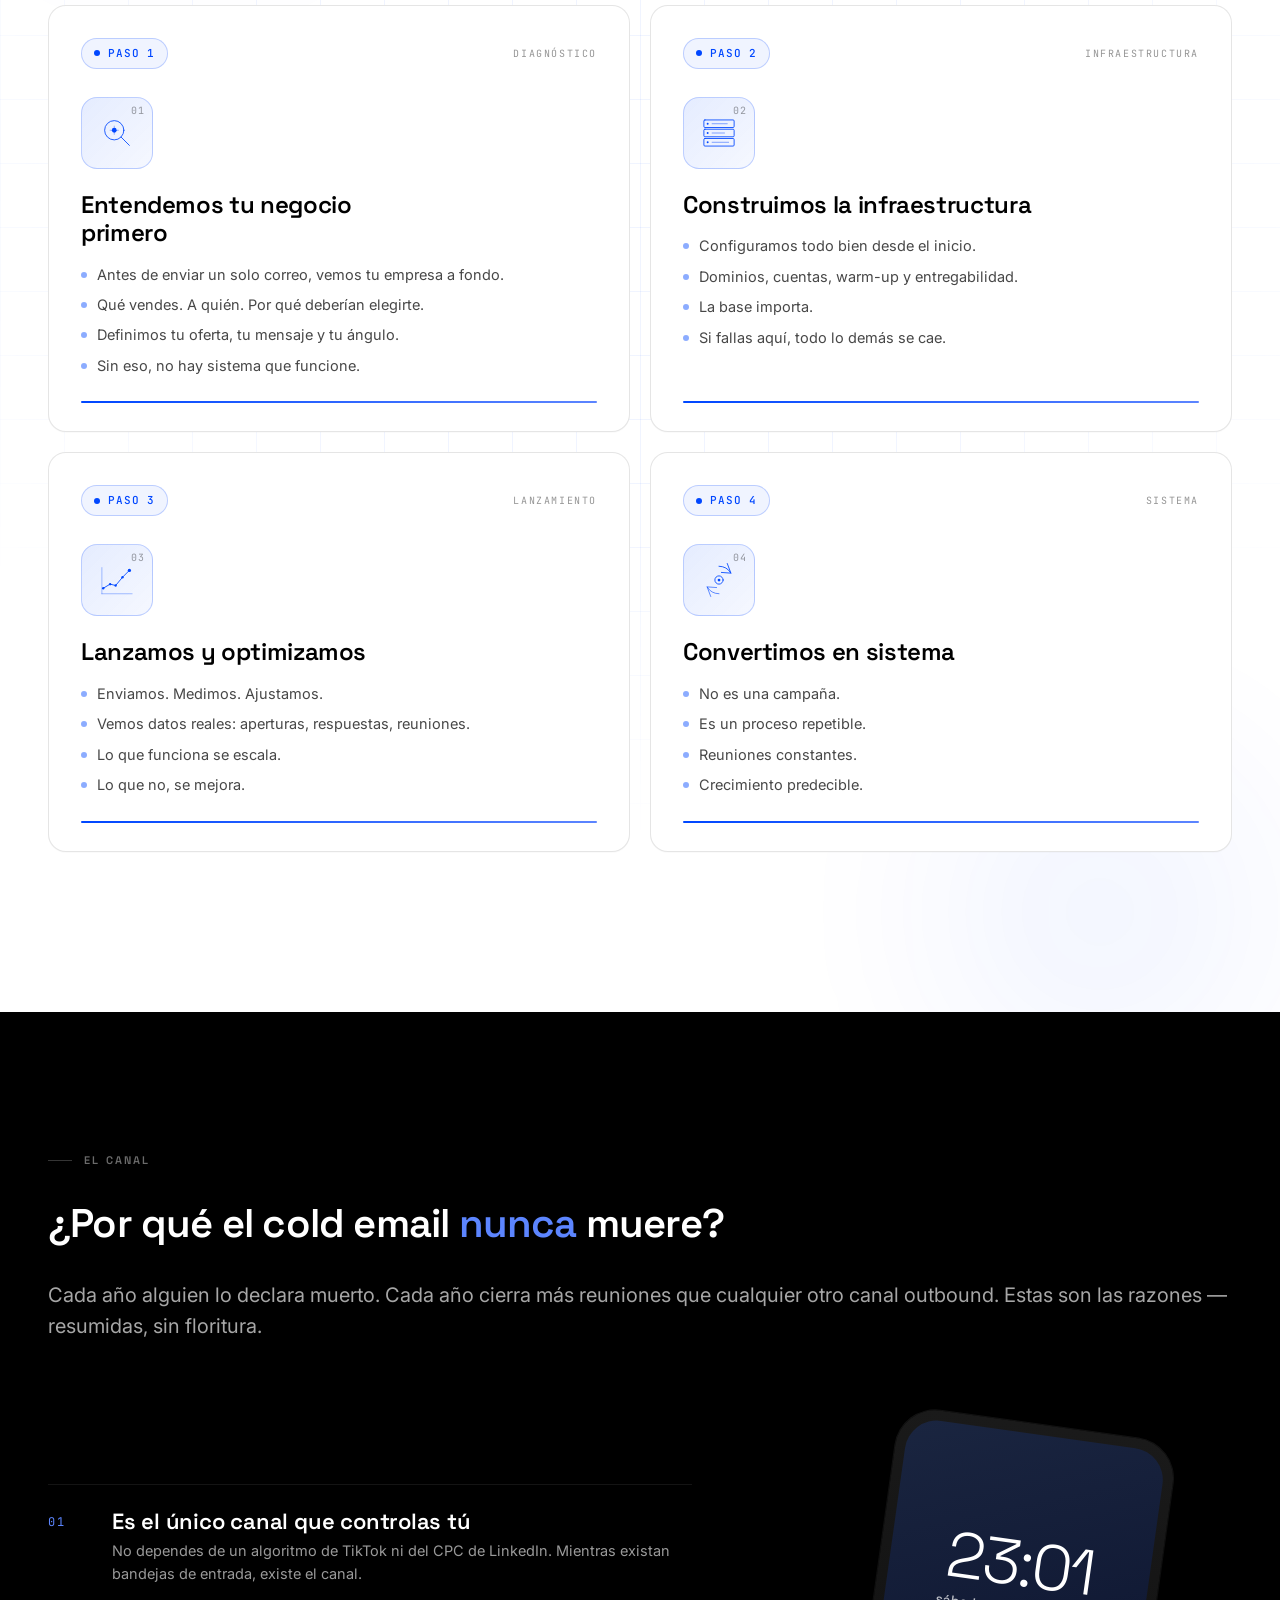
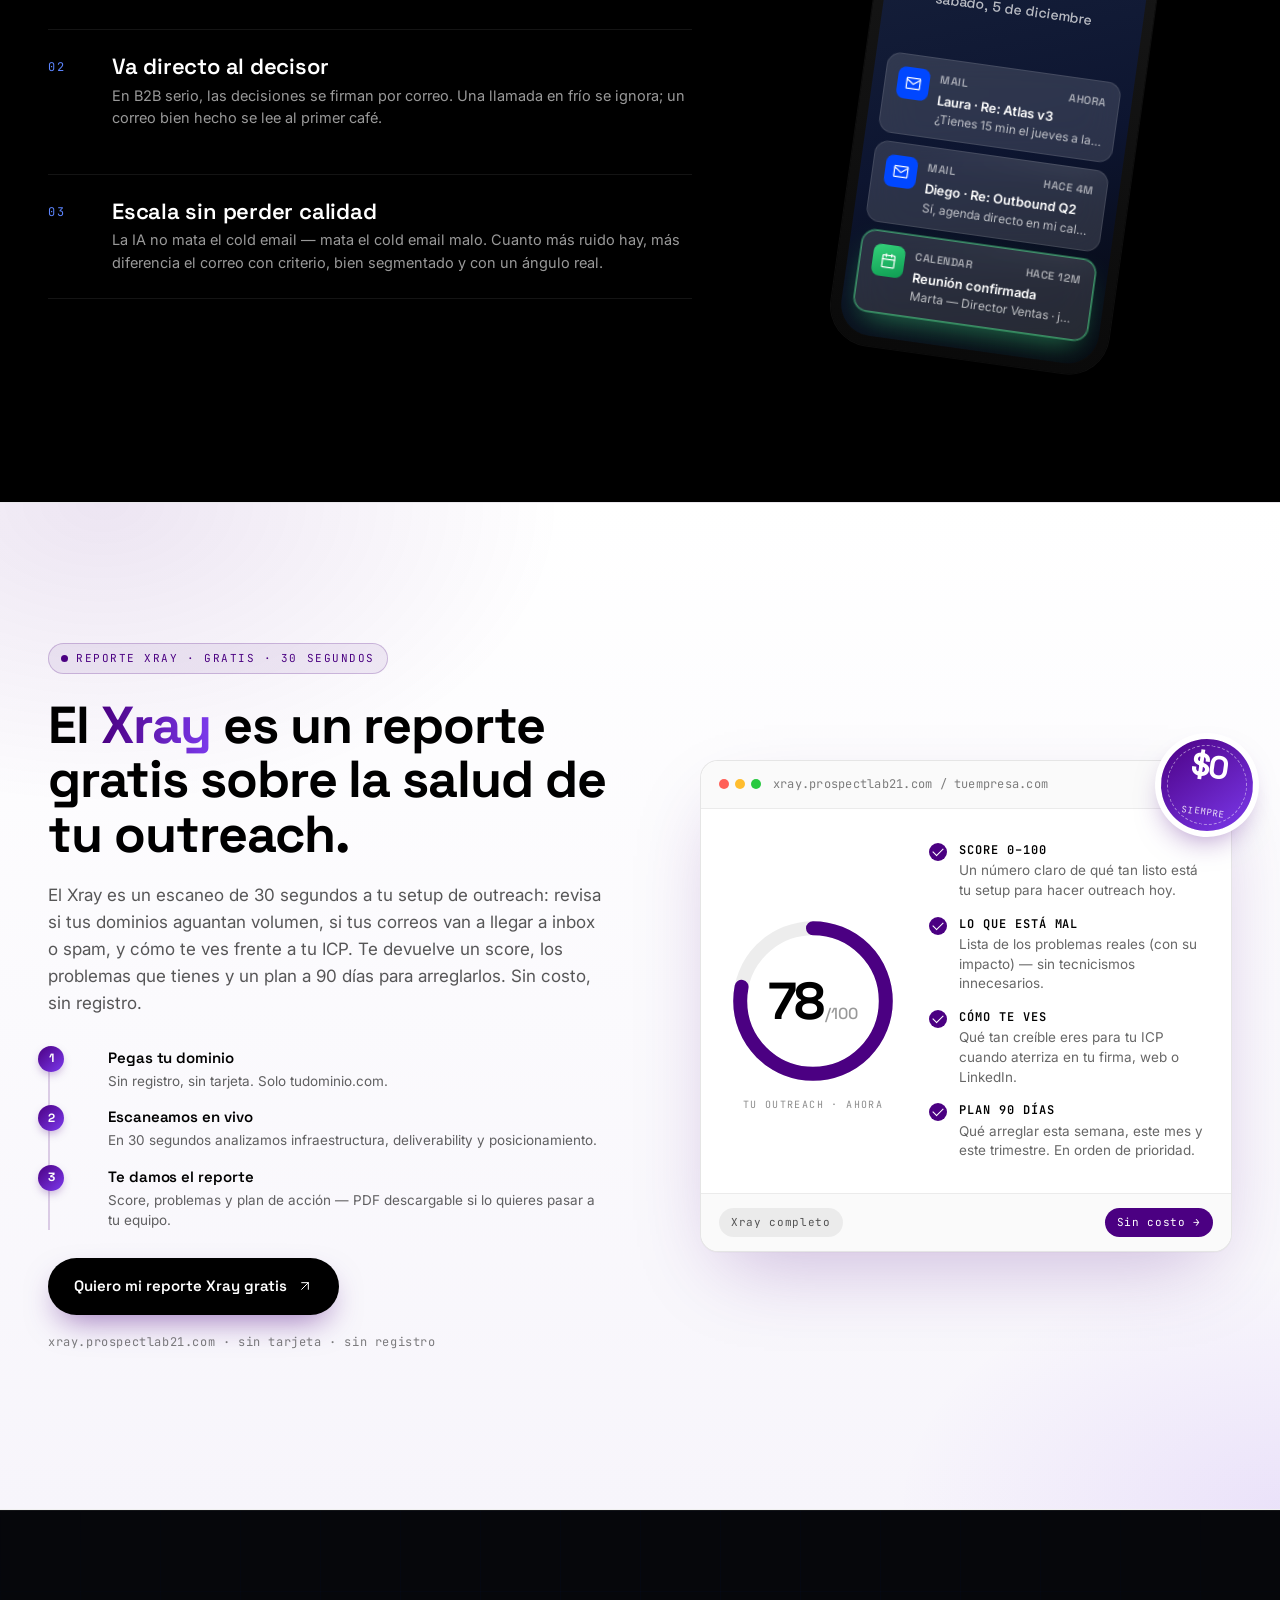
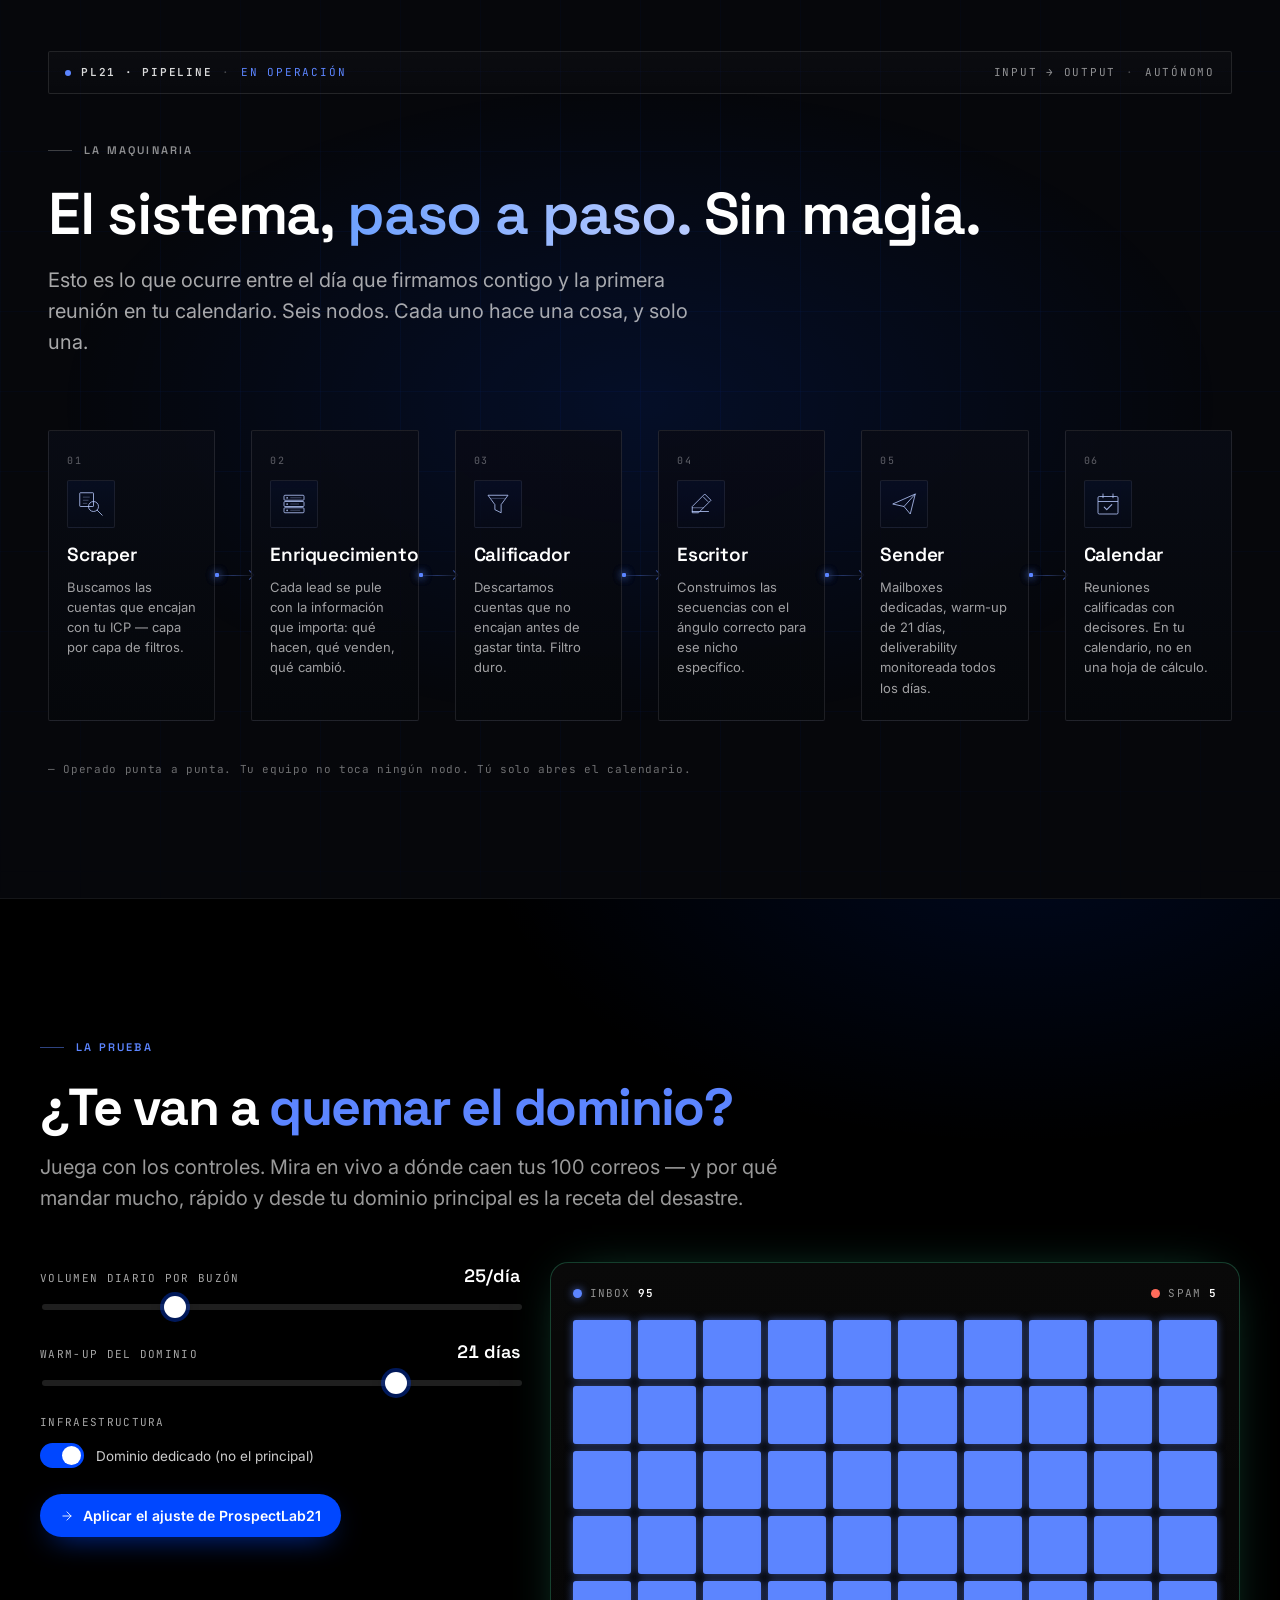
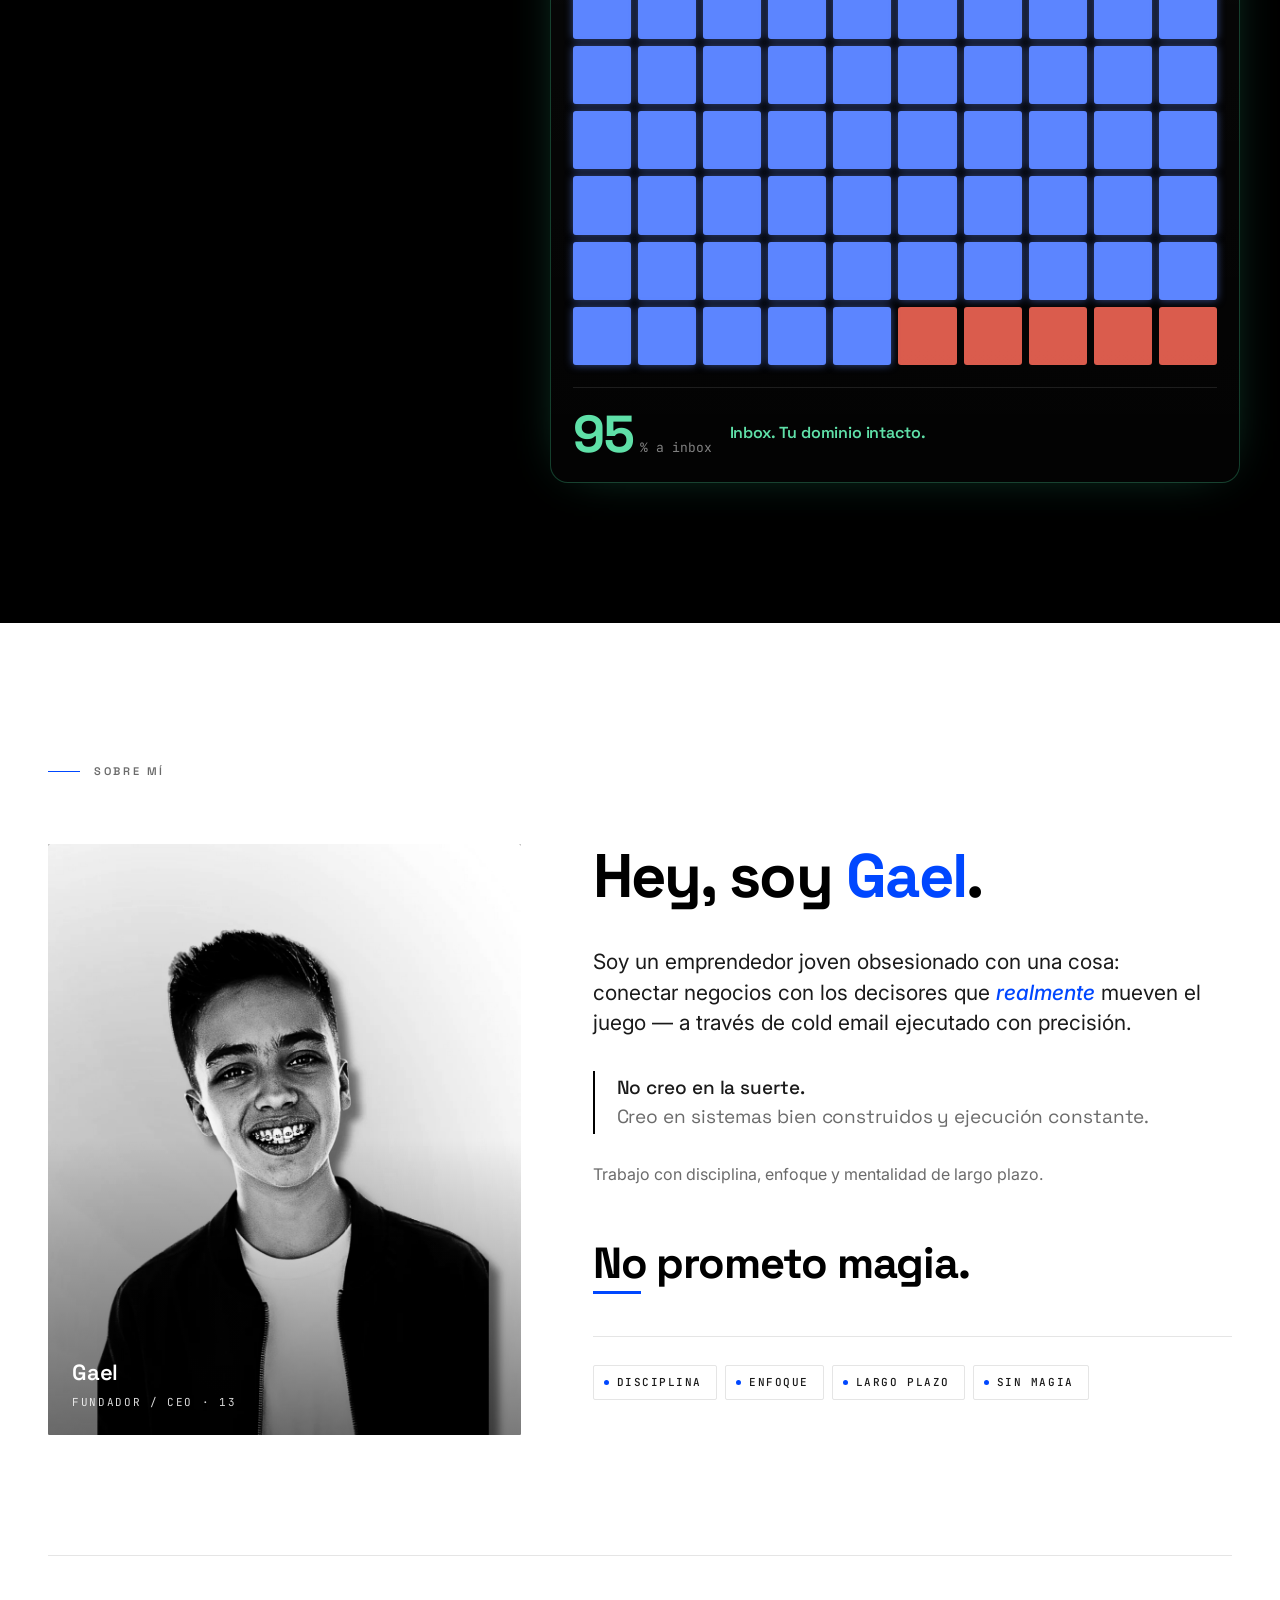
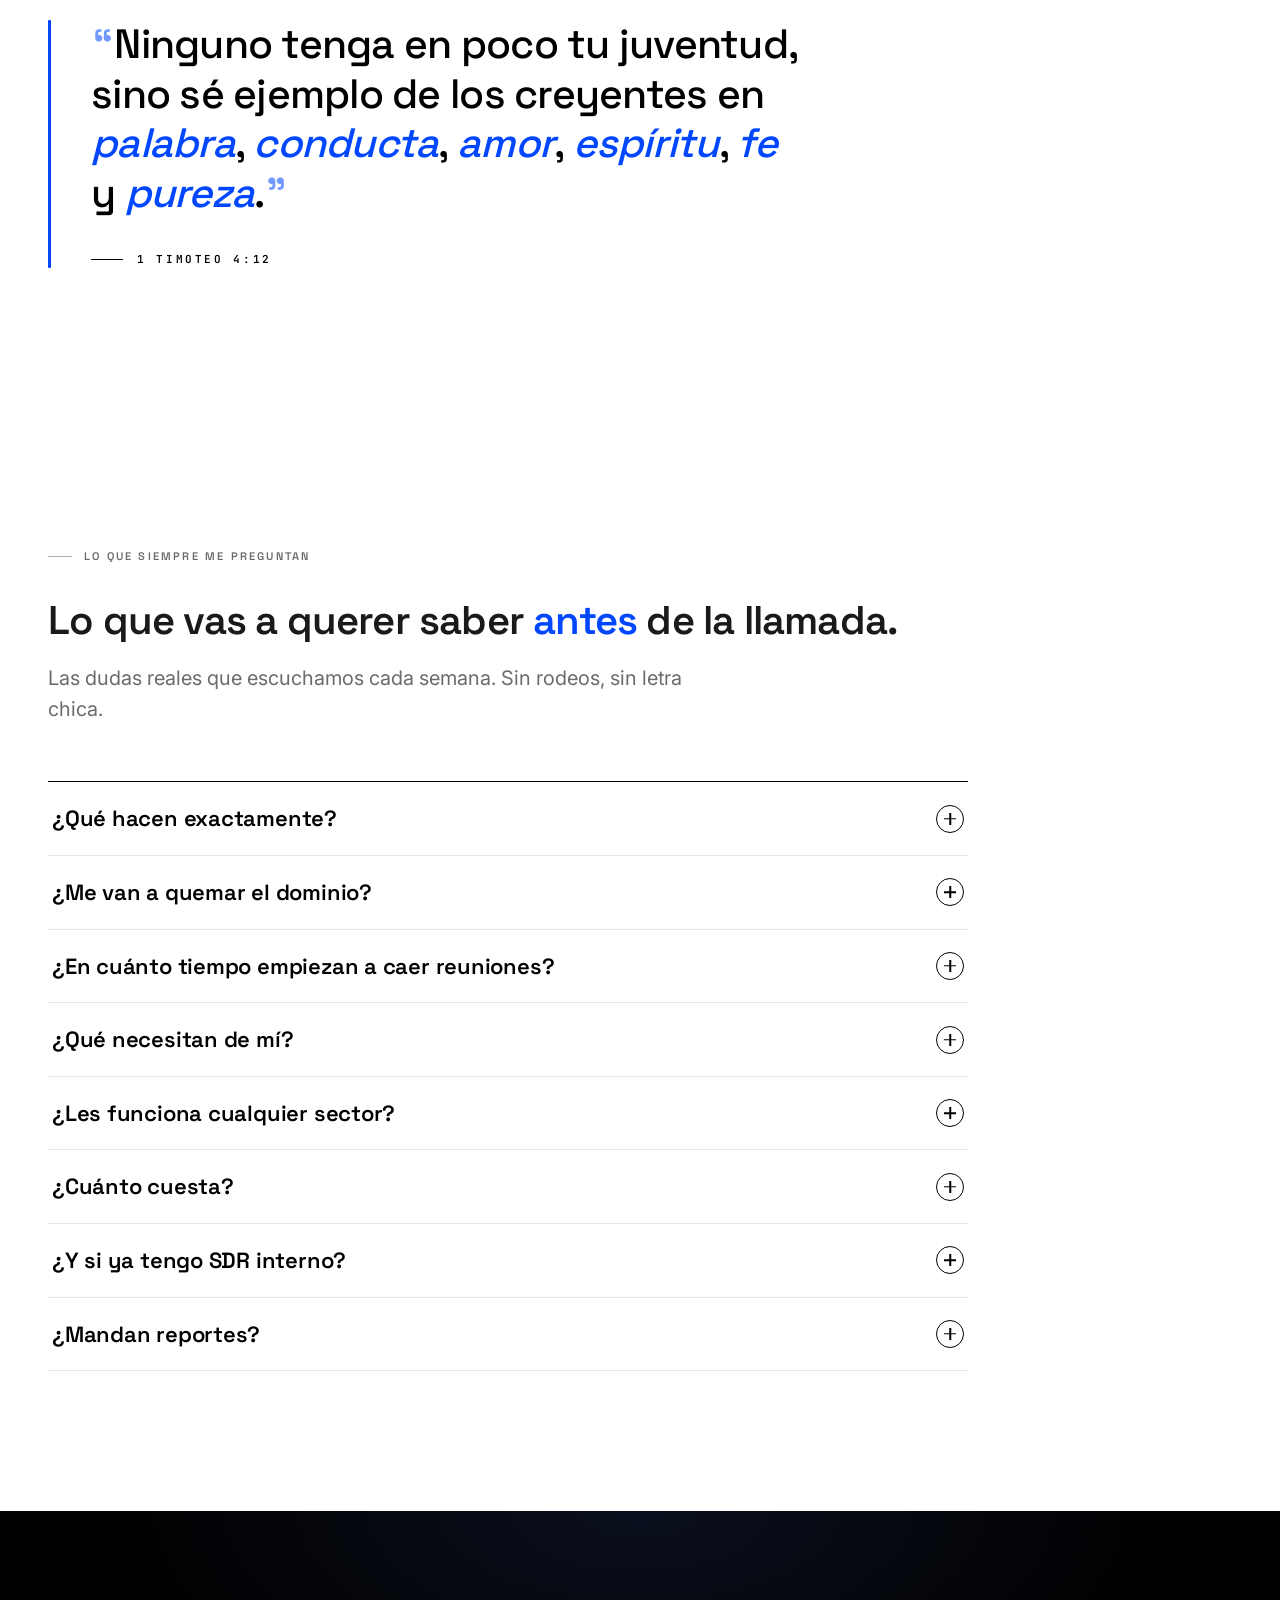
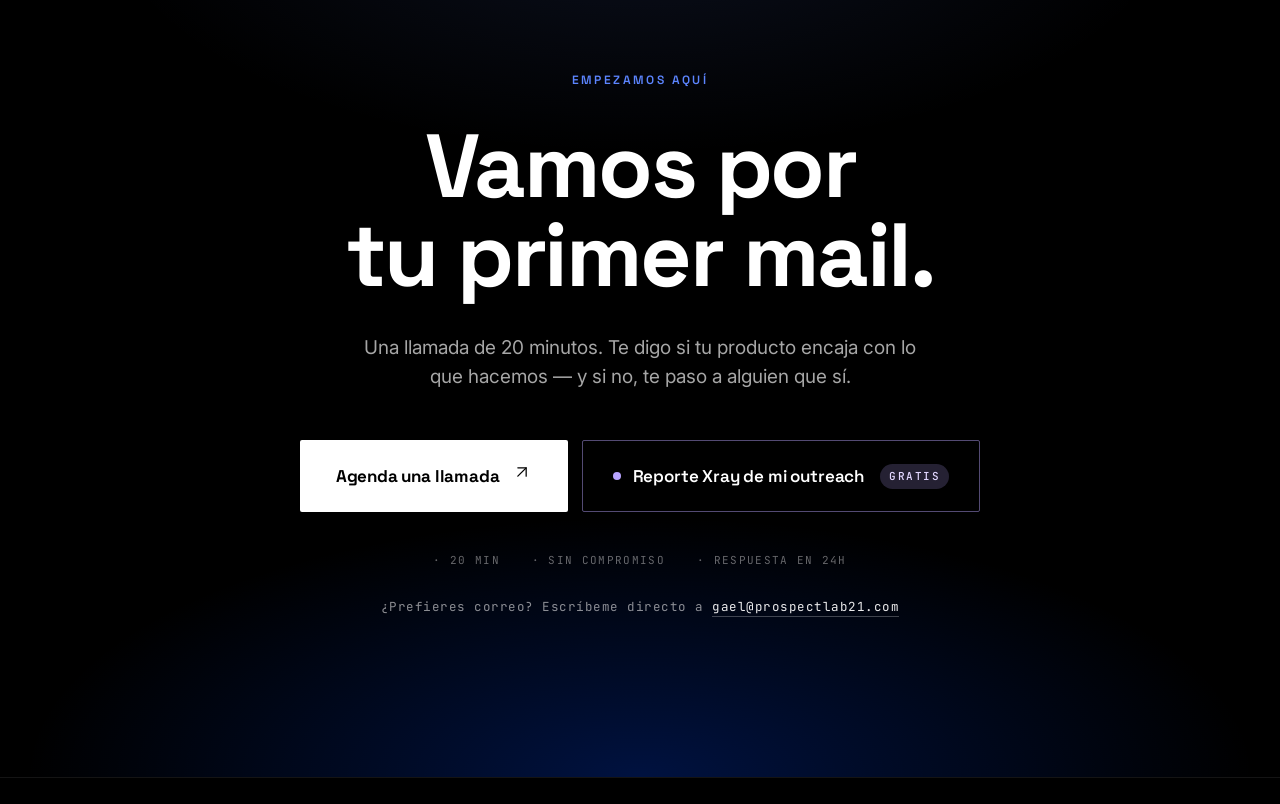
==== commit e8f22246: "fix(landing): sync repo with production — call.prospectlab21.com CTA, simulador, FAQ, testimonios Wo" ====
--- a/index.html
+++ b/index.html
@@ -56,7 +56,7 @@
 <!-- ====== STYLES ====== -->
 <link rel="preload" as="image" href="assets/logo-mark.png">
 <link rel="stylesheet" href="styles/tokens.css">
-<link rel="stylesheet" href="styles/landing.css?v=23">
+<link rel="stylesheet" href="styles/landing.css?v=24">
 
 <!-- ====== CRITICAL CSS (inline, anti-FOUC for hero) ====== -->
 <style>
@@ -75,6 +75,12 @@
     transition: top 200ms ease;
   }
   .skip-link:focus { top:8px; }
+  /* SEO/GEO content: base visible (crawlers e IAs sin JS); se oculta cuando app.js monta la versión animada */
+  #seo-content { max-width: 760px; margin: 0 auto; padding: 48px 20px 80px; line-height: 1.6; }
+  #seo-content h1 { font-family: "Space Grotesk", sans-serif; font-size: 28px; line-height: 1.25; }
+  #seo-content h2 { font-family: "Space Grotesk", sans-serif; font-size: 20px; margin: 32px 0 8px; }
+  #seo-content a { color: #5c85ff; }
+  html.js #seo-content { display: none; }
 </style>
 
 <!-- ====== STRUCTURED DATA ====== -->
@@ -123,14 +129,14 @@
     {
       "@type": "FAQPage",
       "mainEntity": [
-        { "@type": "Question", "name": "¿Qué hacen exactamente?", "acceptedAnswer": { "@type": "Answer", "text": "Operamos tu cold email B2B de punta a punta: segmentamos hasta el último filtro, armamos las secuencias con personalización por lead, manejamos toda la infraestructura de envío y dejamos las reuniones calificadas en tu calendario. Tu equipo no toca un correo." } },
-        { "@type": "Question", "name": "¿Me van a quemar el dominio?", "acceptedAnswer": { "@type": "Answer", "text": "No. Usamos dominios y mailboxes dedicadas que nunca tocan tu dominio principal. Cada cuenta lleva entre 21 y 30 días de warm-up antes de mandar un solo correo a un lead. Bounce siempre debajo del 3% y deliverability monitoreada todos los días." } },
-        { "@type": "Question", "name": "¿En cuánto tiempo empiezan a caer reuniones?", "acceptedAnswer": { "@type": "Answer", "text": "Depende del nicho y del ICP, pero el rango normal son las primeras 2 a 3 semanas. El mes 1 es setup y primera oleada. El mes 2 y 3 es donde el sistema empieza a generar reuniones de forma constante." } },
-        { "@type": "Question", "name": "¿Qué necesitan de mí?", "acceptedAnswer": { "@type": "Answer", "text": "Una llamada de diagnóstico de 20 minutos, acceso para crear los dominios y correos auxiliares, y que me cuentes a fondo tu ICP y tu oferta. No te pedimos listas, ni plantillas, ni que tú escribas los correos." } },
-        { "@type": "Question", "name": "¿Les funciona cualquier sector?", "acceptedAnswer": { "@type": "Answer", "text": "No. Filtro fuerte: B2B con ticket medio arriba de unos 3,000 USD/mes o ciclo de venta consultivo. Si tu producto no encaja, te lo decimos y te pasamos a alguien que sí." } },
-        { "@type": "Question", "name": "¿Cuánto cuesta?", "acceptedAnswer": { "@type": "Answer", "text": "Lo platicamos en la llamada. El precio depende del volumen de mailboxes, los países que ataques y tu ciclo de venta. Sin contratos largos: si a los 60 días no hay tracción real, nos salimos sin drama." } },
-        { "@type": "Question", "name": "¿Y si ya tengo SDR interno?", "acceptedAnswer": { "@type": "Answer", "text": "Mejor todavía. Nosotros llenamos su calendario y él cierra. Un SDR caro se quema haciendo prospección manual; con el sistema de fondo, pasa el día en llamadas en lugar de en hojas de cálculo." } },
-        { "@type": "Question", "name": "¿Mandan reportes?", "acceptedAnswer": { "@type": "Answer", "text": "Sí. Dashboard semanal con envíos, aperturas, replies clasificados (interesado, tibio, no interesado, fuera de oficina, rebote) y reuniones agendadas. Cada quince días tenemos una llamada para ajustar mensaje, ICP y volumen." } }
+        { "@type": "Question", "name": "¿Qué hacen exactamente?", "acceptedAnswer": { "@type": "Answer", "text": "Operamos tu cold email B2B de punta a punta. Definimos a quién atacar (cargo, sector, tamaño de empresa y país), construimos la lista con filtros reales en vez de comprar bases sucias, y escribimos secuencias personalizadas por nicho, no plantillas. Montamos la infraestructura de envío con dominios y buzones dedicados, lanzamos las campañas, hacemos pruebas A/B de asunto y ángulo, y clasificamos cada respuesta que llega. Lo único que aterriza en tu bandeja son conversaciones con gente que decide la compra. Tu equipo no escribe un solo correo ni toca una hoja de cálculo." } },
+        { "@type": "Question", "name": "¿Me van a quemar el dominio?", "acceptedAnswer": { "@type": "Answer", "text": "No, y el sistema está diseñado justo para que eso nunca pase. Nunca usamos tu dominio principal: montamos dominios y buzones dedicados solo para las campañas, separados de tu correo corporativo. Cada cuenta lleva 21 días de warm-up progresivo antes de mandar un correo a un lead real, y el volumen se escala poco a poco conforme madura la reputación de envío. Mantenemos el bounce por debajo del 2%, el ritmo conservador y revisamos la entregabilidad todos los días. Tu dominio de siempre queda intacto." } },
+        { "@type": "Question", "name": "¿En cuánto tiempo empiezan a caer reuniones?", "acceptedAnswer": { "@type": "Answer", "text": "El rango normal son las primeras 2 a 3 semanas, aunque depende del nicho y de qué tan afilado esté tu cliente ideal. El mes 1 es setup y la primera oleada a volumen bajo, mientras los dominios terminan de calentarse. El mes 2 y 3 es donde el sistema entra en régimen: las campañas ya están afinadas con datos reales y las reuniones empiezan a caer de forma constante. Una vez calibrado, el sistema produce conversaciones de negocio mes tras mes." } },
+        { "@type": "Question", "name": "¿Qué necesitan de mí?", "acceptedAnswer": { "@type": "Answer", "text": "Poco, y casi todo en una sola llamada de diagnóstico de 20 minutos. Necesito que me cuentes a fondo tu cliente ideal y tu oferta (qué vendes, a quién y por qué te eligen) y acceso para crear los dominios y correos auxiliares. Validamos juntos el mensaje y el ángulo antes de lanzar nada. No te pido listas de contactos, ni plantillas, ni que tú escribas los correos: de todo eso me encargo yo. A partir del lanzamiento, tu única tarea es presentarte a las reuniones que se agenden." } },
+        { "@type": "Question", "name": "¿Les funciona cualquier sector?", "acceptedAnswer": { "@type": "Answer", "text": "No, y prefiero decírtelo de frente antes de cobrarte. El filtro es claro: B2B que le vende a otras empresas, con ticket medio por arriba de unos 3,000 USD/mes o un ciclo de venta consultivo. Agencias, software, reclutamiento, consultoras y servicios profesionales encajan muy bien porque ahí una sola reunión puede valer miles. Si tu producto es de ticket bajo, masivo o B2C, el cold email no es tu mejor canal y te lo digo en la llamada en lugar de venderte algo que no te va a funcionar." } },
+        { "@type": "Question", "name": "¿Cuánto cuesta?", "acceptedAnswer": { "@type": "Answer", "text": "La inversión arranca en 600 € al mes, más una cuota de setup única que cubre toda la infraestructura (dominios, buzones y los 21 días de warm-up). El número final depende del volumen de buzones, de cuántos países ataques y de tu ciclo de venta, así que te lo cierro concreto en la llamada. No bajo el precio para cerrar, pero tampoco te amarro con contratos largos: si a los 60 días no hay tracción real, nos salimos sin drama. Con que cierres un cliente, el servicio normalmente ya se pagó solo." } },
+        { "@type": "Question", "name": "¿Y si ya tengo SDR interno?", "acceptedAnswer": { "@type": "Answer", "text": "Mejor todavía, porque se suman. Un SDR caro se quema haciendo la parte mecánica: armar listas, buscar correos, mandar secuencias y perseguir follow-ups. Eso es justo lo que el sistema hace en automático y a escala. Nosotros le llenamos el calendario de reuniones calificadas y él se dedica a lo único que de verdad mueve la aguja: hablar con prospectos y cerrar. No reemplazo a tu equipo comercial, lo alimento para que pase el día vendiendo en vez de en hojas de cálculo." } },
+        { "@type": "Question", "name": "¿Mandan reportes?", "acceptedAnswer": { "@type": "Answer", "text": "Sí, y suele ser la parte que más se agradece. Tienes un dashboard con los números que de verdad importan (correos enviados, aperturas, respuestas y reuniones agendadas) y cada respuesta llega ya clasificada: interesado, tibio, no interesado, fuera de oficina o rebote, para que priorices a quién contestar primero. Cada quince días tenemos una llamada para ajustar mensaje, ICP y volumen según lo que dicen los datos. Iteramos con números, no con corazonadas." } }
       ]
     },
     {
@@ -144,10 +150,69 @@
   ]
 }
 </script>
+
+<!-- Marca JS-activo antes de pintar: oculta el bloque SEO estático para usuarios con JS (app.js monta la versión animada) -->
+<script>document.documentElement.classList.add('js');</script>
+<!-- Vercel Web Analytics (visitantes únicos, páginas, países, referrers) -->
+<script defer src="/_vercel/insights/script.js"></script>
+<!-- Pixel propio → Google Sheet, tab "Trafico Web" -->
+<script>
+  (function () {
+    try {
+      var k = 'pl21_vid';
+      var vid = localStorage.getItem(k);
+      if (!vid) { vid = Date.now().toString(36) + Math.random().toString(36).slice(2, 8); localStorage.setItem(k, vid); }
+      var payload = JSON.stringify({
+        app: 'landing',
+        path: location.pathname + location.search,
+        referrer: document.referrer || '',
+        ua: navigator.userAgent || '',
+        visitor_id: vid
+      });
+      if (navigator.sendBeacon) {
+        navigator.sendBeacon('/api/hit', new Blob([payload], { type: 'application/json' }));
+      } else {
+        fetch('/api/hit', { method: 'POST', headers: { 'Content-Type': 'application/json' }, body: payload, keepalive: true });
+      }
+    } catch (e) {}
+  })();
+</script>
 </head>
 <body>
 <a class="skip-link" href="#mails">Saltar al contenido</a>
 <div id="root"></div>
+
+<!-- ====== CONTENIDO PARA CRAWLERS E IAs (progressive enhancement: visible sin JS, oculto con JS) ====== -->
+<main id="seo-content">
+  <h1>ProspectLab21 — Agencia de cold email B2B (Done-For-You)</h1>
+  <p>ProspectLab21 es una agencia Done-For-You de cold email B2B que genera reuniones calificadas con tomadores de decisión para empresas que venden a otras empresas. Operamos todo el sistema de prospección en frío de punta a punta: segmentamos las cuentas objetivo hasta el último filtro por nicho, país y cargo; montamos la infraestructura de envío con dominios y buzones dedicados y calentamiento de 21 días; redactamos secuencias personalizadas por lead, sin plantillas genéricas; lanzamos las campañas, monitoreamos la entregabilidad a diario y clasificamos cada respuesta. El cliente no toca un solo correo: recibe reuniones agendadas en su calendario y un reporte semanal. Trabajamos con empresas B2B de ticket medio en España, México, Chile y el resto de LATAM hispanohablante. Fundada por Gael Sosa, ProspectLab21 se especializa en outbound predecible para agencias, software, reclutamiento y servicios profesionales.</p>
+
+  <h2>¿Qué hacen exactamente?</h2>
+  <p>Operamos tu cold email B2B de punta a punta. Definimos a quién atacar —cargo, sector, tamaño de empresa y país—, construimos la lista con filtros reales en vez de comprar bases sucias, y escribimos secuencias personalizadas por nicho, no plantillas. Montamos la infraestructura de envío con dominios y buzones dedicados, lanzamos las campañas, hacemos pruebas A/B de asunto y ángulo, y clasificamos cada respuesta que llega. Lo único que aterriza en tu bandeja son conversaciones con gente que decide la compra. Tú entras a cerrar; nosotros mantenemos la máquina girando y reportando. Tu equipo no escribe un solo correo ni toca una hoja de cálculo.</p>
+
+  <h2>¿Me van a quemar el dominio?</h2>
+  <p>No, y el sistema está diseñado justo para que eso nunca pase. Nunca usamos tu dominio principal: montamos dominios y buzones dedicados solo para las campañas, separados de tu correo corporativo. Cada cuenta lleva 21 días de warm-up progresivo antes de mandar un correo a un lead real, y el volumen se escala poco a poco conforme madura la reputación de envío. Mantenemos el bounce por debajo del 2%, el ritmo conservador y revisamos la entregabilidad todos los días. Si una cuenta empieza a flaquear, la sacamos antes de que arrastre a las demás. Tu dominio de siempre queda intacto.</p>
+
+  <h2>¿En cuánto tiempo empiezan a caer reuniones?</h2>
+  <p>El rango normal son las primeras 2 a 3 semanas, aunque depende del nicho y de qué tan afilado esté tu cliente ideal. El mes 1 es setup y la primera oleada a volumen bajo, mientras los dominios terminan de calentarse. El mes 2 y 3 es donde el sistema entra en régimen: las campañas ya están afinadas con datos reales y las reuniones empiezan a caer de forma constante. No te voy a prometer veinte reuniones la primera semana —quien te promete eso, miente—. Te prometo un sistema que, una vez calibrado, produce conversaciones de negocio mes tras mes.</p>
+
+  <h2>¿Qué necesitan de mí?</h2>
+  <p>Poco, y casi todo en una sola llamada de diagnóstico de 20 minutos. Necesito que me cuentes a fondo tu cliente ideal y tu oferta —qué vendes, a quién y por qué te eligen— y acceso para crear los dominios y correos auxiliares. Validamos juntos el mensaje y el ángulo antes de lanzar nada, así que tienes la última palabra sobre cómo suena tu marca. No te pido listas de contactos, ni plantillas, ni que tú escribas los correos: de todo eso me encargo yo. A partir del lanzamiento, tu única tarea es presentarte a las reuniones que se agenden.</p>
+
+  <h2>¿Les funciona cualquier sector?</h2>
+  <p>No, y prefiero decírtelo de frente antes de cobrarte. El filtro es claro: B2B que le vende a otras empresas, con ticket medio por arriba de unos 3,000 USD/mes o un ciclo de venta consultivo. Agencias, software, reclutamiento, consultoras y servicios profesionales encajan muy bien porque ahí una sola reunión puede valer miles. Si tu producto es de ticket bajo, masivo o B2C, el cold email no es tu mejor canal y te lo digo en la llamada en lugar de venderte algo que no te va a funcionar. Y si conozco a alguien que sí trabaja tu caso, te lo paso.</p>
+
+  <h2>¿Cuánto cuesta?</h2>
+  <p>La inversión arranca en 600 € al mes, más una cuota de setup única que cubre toda la infraestructura —dominios, buzones y los 21 días de warm-up—. El número final depende del volumen de buzones, de cuántos países ataques y de tu ciclo de venta, así que te lo cierro concreto en la llamada. No bajo el precio para cerrar, pero tampoco te amarro con contratos largos: si a los 60 días no hay tracción real, nos salimos sin drama. La forma sana de verlo: con que cierres un cliente, el servicio normalmente ya se pagó solo.</p>
+
+  <h2>¿Y si ya tengo SDR interno?</h2>
+  <p>Mejor todavía, porque se suman. Un SDR caro se quema haciendo la parte mecánica: armar listas, buscar correos, mandar secuencias y perseguir follow-ups. Eso es justo lo que el sistema hace en automático y a escala. Nosotros le llenamos el calendario de reuniones calificadas y él se dedica a lo único que de verdad mueve la aguja: hablar con prospectos y cerrar. No reemplazo a tu equipo comercial, lo alimento para que pase el día vendiendo en vez de en hojas de cálculo. Si todavía no tienes SDR, el sistema te da el flujo de reuniones sin que tengas que contratar uno aún.</p>
+
+  <h2>¿Mandan reportes?</h2>
+  <p>Sí, y suele ser la parte que más se agradece. Tienes un dashboard con los números que de verdad importan —correos enviados, aperturas, respuestas y reuniones agendadas— y cada respuesta llega ya clasificada: interesado, tibio, no interesado, fuera de oficina o rebote, para que priorices a quién contestar primero. Cada quince días tenemos una llamada para revisar qué está funcionando y ajustar mensaje, ICP y volumen según lo que dicen los datos. Iteramos con números, no con corazonadas. En ningún momento te quedas adivinando si el sistema está dando resultados ni en qué se está yendo tu inversión.</p>
+
+  <p>¿Hablamos? Escríbenos a <a href="mailto:gael@prospectlab21.com">gael@prospectlab21.com</a>.</p>
+</main>
 
 <noscript>
   <div class="no-js-warn" style="display:block;padding:32px;background:#000;color:#fff;font-family:Inter,sans-serif;text-align:center">
@@ -160,6 +225,6 @@
 <script defer src="/_vercel/insights/script.js"></script>
 <script defer src="/_vercel/speed-insights/script.js"></script>
 
-<script src="scripts/app.js?v=23" defer></script>
+<script src="scripts/app.js?v=27" defer></script>
 </body>
 </html>
--- a/styles/landing.css
+++ b/styles/landing.css
@@ -3111,3 +3111,106 @@
 @media (max-width: 760px) {
   .sobre-pillars { grid-template-columns: 1fr; }
 }
+
+/* ===== TESTIMONIOS (prueba social — videos de clientes) ===== */
+.testi-section { padding: clamp(64px, 9vw, 120px) 0; }
+.testi-grid {
+  display: grid;
+  grid-template-columns: repeat(auto-fit, minmax(300px, 1fr));
+  gap: 24px;
+  margin-top: 48px;
+}
+.testi-card {
+  background: rgba(255, 255, 255, 0.03);
+  border: 1px solid rgba(255, 255, 255, 0.08);
+  border-radius: 16px;
+  padding: 16px;
+  transition: border-color 200ms ease, transform 200ms ease;
+}
+.testi-card:hover { border-color: rgba(255, 255, 255, 0.16); transform: translateY(-2px); }
+.testi-video-wrap {
+  position: relative;
+  aspect-ratio: 16 / 9;
+  border-radius: 10px;
+  overflow: hidden;
+  background: #000;
+}
+.testi-video { position: absolute; inset: 0; width: 100%; height: 100%; border: 0; display: block; object-fit: cover; }
+.testi-quote {
+  margin: 16px 4px 10px;
+  font-size: 15px;
+  line-height: 1.55;
+  color: rgba(255, 255, 255, 0.88);
+}
+.testi-person { display: flex; flex-direction: column; gap: 2px; padding: 0 4px 4px; }
+.testi-name { font-weight: 600; }
+.testi-role { font-size: 13px; color: rgba(255, 255, 255, 0.55); }
+
+/* ───────────────── SIMULADOR DE ENTREGABILIDAD ───────────────── */
+.sim-section { position: relative; background: #000; padding: 140px 32px; overflow: hidden; }
+.sim-bg { position: absolute; inset: 0; pointer-events: none; background: radial-gradient(900px 520px at 80% -5%, rgba(0,71,255,0.12), transparent 60%); }
+.sim-inner { position: relative; z-index: 1; }
+.sim-eyebrow { color: var(--pl-blue-300); }
+.sim-title { font-family: "Space Grotesk", sans-serif; font-size: clamp(30px, 4.6vw, 52px); font-weight: 700; letter-spacing: -0.03em; line-height: 1.05; margin: 14px 0 0; color: #fff; }
+.sim-title-accent { color: var(--pl-blue-300); }
+.sim-lead { color: rgba(255,255,255,0.6); max-width: 60ch; margin-top: 18px; }
+.sim-grid { display: grid; grid-template-columns: 0.82fr 1.18fr; gap: 30px; margin-top: 48px; align-items: start; opacity: 0; transform: translateY(28px); transition: opacity 1s cubic-bezier(0.16,1,0.3,1), transform 1s cubic-bezier(0.16,1,0.3,1); }
+.sim-section.is-in .sim-grid { opacity: 1; transform: none; }
+@media (max-width: 900px) { .sim-grid { grid-template-columns: 1fr; } }
+
+.sim-controls { display: flex; flex-direction: column; gap: 26px; }
+.sim-ctrl { display: flex; flex-direction: column; gap: 12px; }
+.sim-ctrl-top { display: flex; justify-content: space-between; align-items: baseline; }
+.sim-ctrl-label { font-family: "JetBrains Mono", monospace; font-size: 11px; letter-spacing: 0.12em; text-transform: uppercase; color: rgba(255,255,255,0.65); }
+.sim-ctrl-val { font-family: "Space Grotesk", sans-serif; font-weight: 600; font-size: 18px; color: #fff; font-variant-numeric: tabular-nums; }
+
+.sim-range { -webkit-appearance: none; appearance: none; width: 100%; height: 6px; border-radius: 100px; background: rgba(255,255,255,0.12); outline: none; cursor: pointer; }
+.sim-range::-webkit-slider-thumb { -webkit-appearance: none; width: 22px; height: 22px; border-radius: 50%; background: #fff; border: none; box-shadow: 0 0 0 4px rgba(0,71,255,0.35), 0 4px 12px rgba(0,0,0,0.5); transition: transform .15s ease; }
+.sim-range::-webkit-slider-thumb:hover { transform: scale(1.12); }
+.sim-range::-moz-range-thumb { width: 22px; height: 22px; border-radius: 50%; background: #fff; border: none; box-shadow: 0 0 0 4px rgba(0,71,255,0.35); }
+
+.sim-toggle { display: flex; align-items: center; gap: 12px; background: none; border: none; padding: 0; cursor: pointer; text-align: left; }
+.sim-toggle-track { width: 44px; height: 25px; border-radius: 100px; background: rgba(255,255,255,0.16); position: relative; transition: background .25s ease; flex: 0 0 auto; }
+.sim-toggle-knob { position: absolute; top: 3px; left: 3px; width: 19px; height: 19px; border-radius: 50%; background: #fff; transition: transform .25s cubic-bezier(0.16,1,0.3,1); }
+.sim-toggle.is-on .sim-toggle-track { background: var(--pl-blue-500); }
+.sim-toggle.is-on .sim-toggle-knob { transform: translateX(19px); }
+.sim-toggle-label { font-size: 13.5px; color: rgba(255,255,255,0.8); }
+
+.sim-warn { gap: 9px; align-items: flex-start; font-size: 12.5px; line-height: 1.45; color: #ffb4a8; background: rgba(255,60,40,0.08); border: 1px solid rgba(255,80,60,0.25); border-radius: 10px; padding: 11px 13px; }
+
+.sim-preset { display: inline-flex; align-items: center; gap: 9px; align-self: flex-start; background: var(--pl-blue-500); color: #fff; border: none; border-radius: 100px; padding: 13px 20px; font-family: "Inter", sans-serif; font-weight: 600; font-size: 14px; cursor: pointer; transition: transform .2s ease, box-shadow .2s ease; box-shadow: 0 10px 30px -12px rgba(0,71,255,0.8); }
+.sim-preset:hover { transform: translateY(-2px); box-shadow: 0 16px 40px -14px rgba(0,71,255,0.9); }
+
+.sim-screen { border: 1px solid rgba(255,255,255,0.1); border-radius: 18px; padding: 22px; background: linear-gradient(180deg, rgba(255,255,255,0.035), rgba(255,255,255,0.01)); transition: box-shadow .5s ease, border-color .5s ease; }
+.sim-screen[data-tone="good"] { border-color: rgba(60,200,140,0.3); box-shadow: 0 0 50px -24px rgba(46,194,138,0.6); }
+.sim-screen[data-tone="warn"] { border-color: rgba(224,161,58,0.32); box-shadow: 0 0 50px -24px rgba(224,161,58,0.5); }
+.sim-screen[data-tone="bad"] { border-color: rgba(255,90,70,0.36); box-shadow: 0 0 50px -24px rgba(255,90,70,0.6); }
+.sim-screen-head { display: flex; justify-content: space-between; margin-bottom: 18px; font-family: "JetBrains Mono", monospace; font-size: 11px; letter-spacing: 0.1em; text-transform: uppercase; }
+.sim-leg { display: inline-flex; align-items: center; gap: 8px; color: rgba(255,255,255,0.55); }
+.sim-leg-num { color: #fff; font-weight: 600; }
+.sim-leg-dot { width: 9px; height: 9px; border-radius: 50%; }
+.sim-leg-inbox .sim-leg-dot { background: var(--pl-blue-300); box-shadow: 0 0 8px rgba(92,133,255,0.8); }
+.sim-leg-spam .sim-leg-dot { background: #ff6b5a; }
+
+.sim-matrix { display: grid; grid-template-columns: repeat(10, 1fr); gap: 7px; }
+.sim-dot { aspect-ratio: 1; border-radius: 3px; background: rgba(255,255,255,0.08); transition: background .4s cubic-bezier(0.16,1,0.3,1), box-shadow .4s ease; transition-delay: var(--dd, 0ms); }
+.sim-dot.is-inbox { background: var(--pl-blue-300); box-shadow: 0 0 8px rgba(92,133,255,0.55); }
+.sim-dot.is-spam { background: rgba(255,107,90,0.85); }
+
+.sim-screen-foot { display: flex; align-items: center; gap: 18px; margin-top: 22px; padding-top: 20px; border-top: 1px solid rgba(255,255,255,0.1); flex-wrap: wrap; }
+.sim-pct { display: flex; align-items: baseline; gap: 7px; }
+.sim-pct-num { font-family: "Space Grotesk", sans-serif; font-weight: 700; font-size: 52px; letter-spacing: -0.04em; line-height: 1; font-variant-numeric: tabular-nums; color: #fff; }
+.sim-screen[data-tone="good"] .sim-pct-num { color: #5fe0a8; }
+.sim-screen[data-tone="warn"] .sim-pct-num { color: #f0bd6a; }
+.sim-screen[data-tone="bad"] .sim-pct-num { color: #ff8b78; }
+.sim-pct-unit { font-size: 13px; color: rgba(255,255,255,0.5); font-family: "JetBrains Mono", monospace; }
+.sim-verdict { font-family: "Space Grotesk", sans-serif; font-weight: 600; font-size: 16px; letter-spacing: -0.01em; line-height: 1.3; flex: 1; min-width: 200px; }
+.sim-verdict.good { color: #5fe0a8; }
+.sim-verdict.warn { color: #f0bd6a; }
+.sim-verdict.bad { color: #ff8b78; }
+
+@keyframes simFlash { 0% { box-shadow: 0 0 0 0 rgba(92,133,255,0.55); } 100% { box-shadow: 0 0 0 26px rgba(92,133,255,0); } }
+.sim-screen.sim-flash { animation: simFlash .7s ease-out; }
+
+@media (max-width: 900px) { .sim-section { padding: 90px 24px; } }
+@media (prefers-reduced-motion: reduce) { .sim-dot, .sim-screen, .sim-grid { transition: none !important; } .sim-screen.sim-flash { animation: none; } }
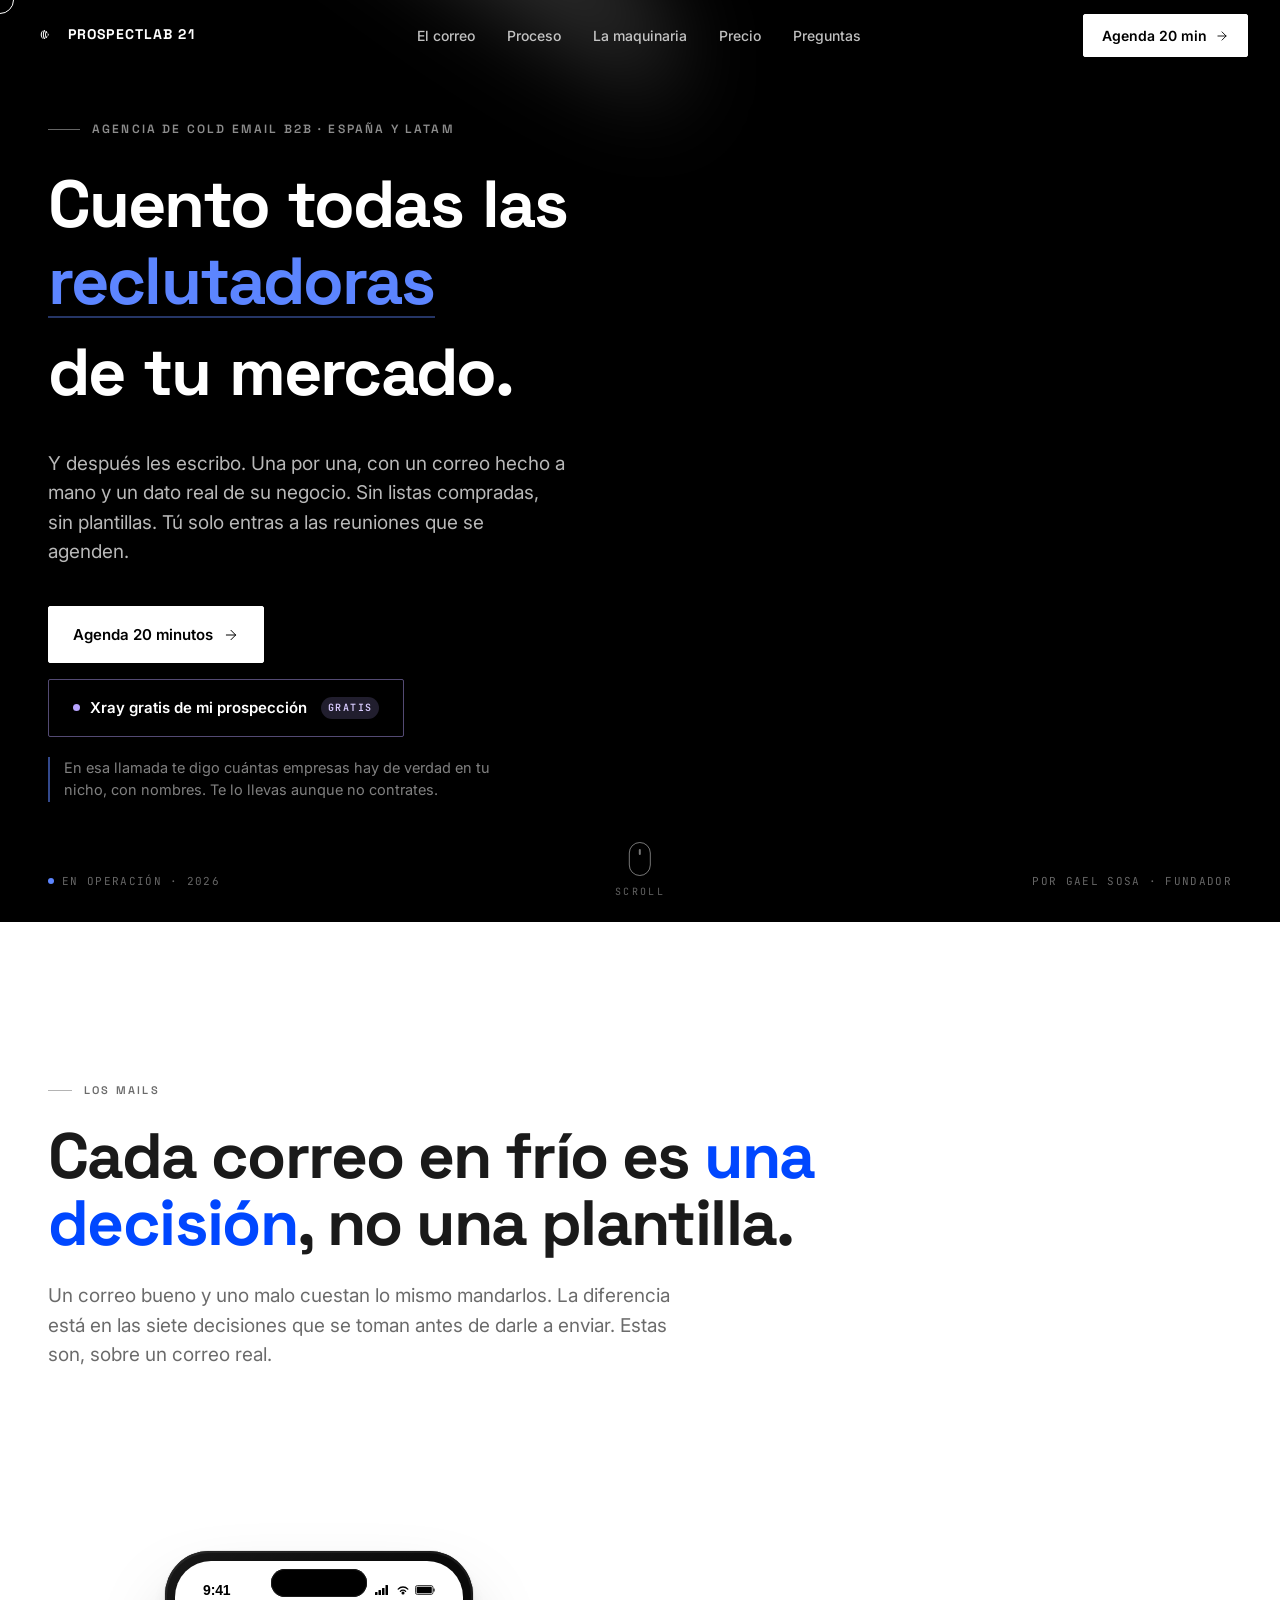
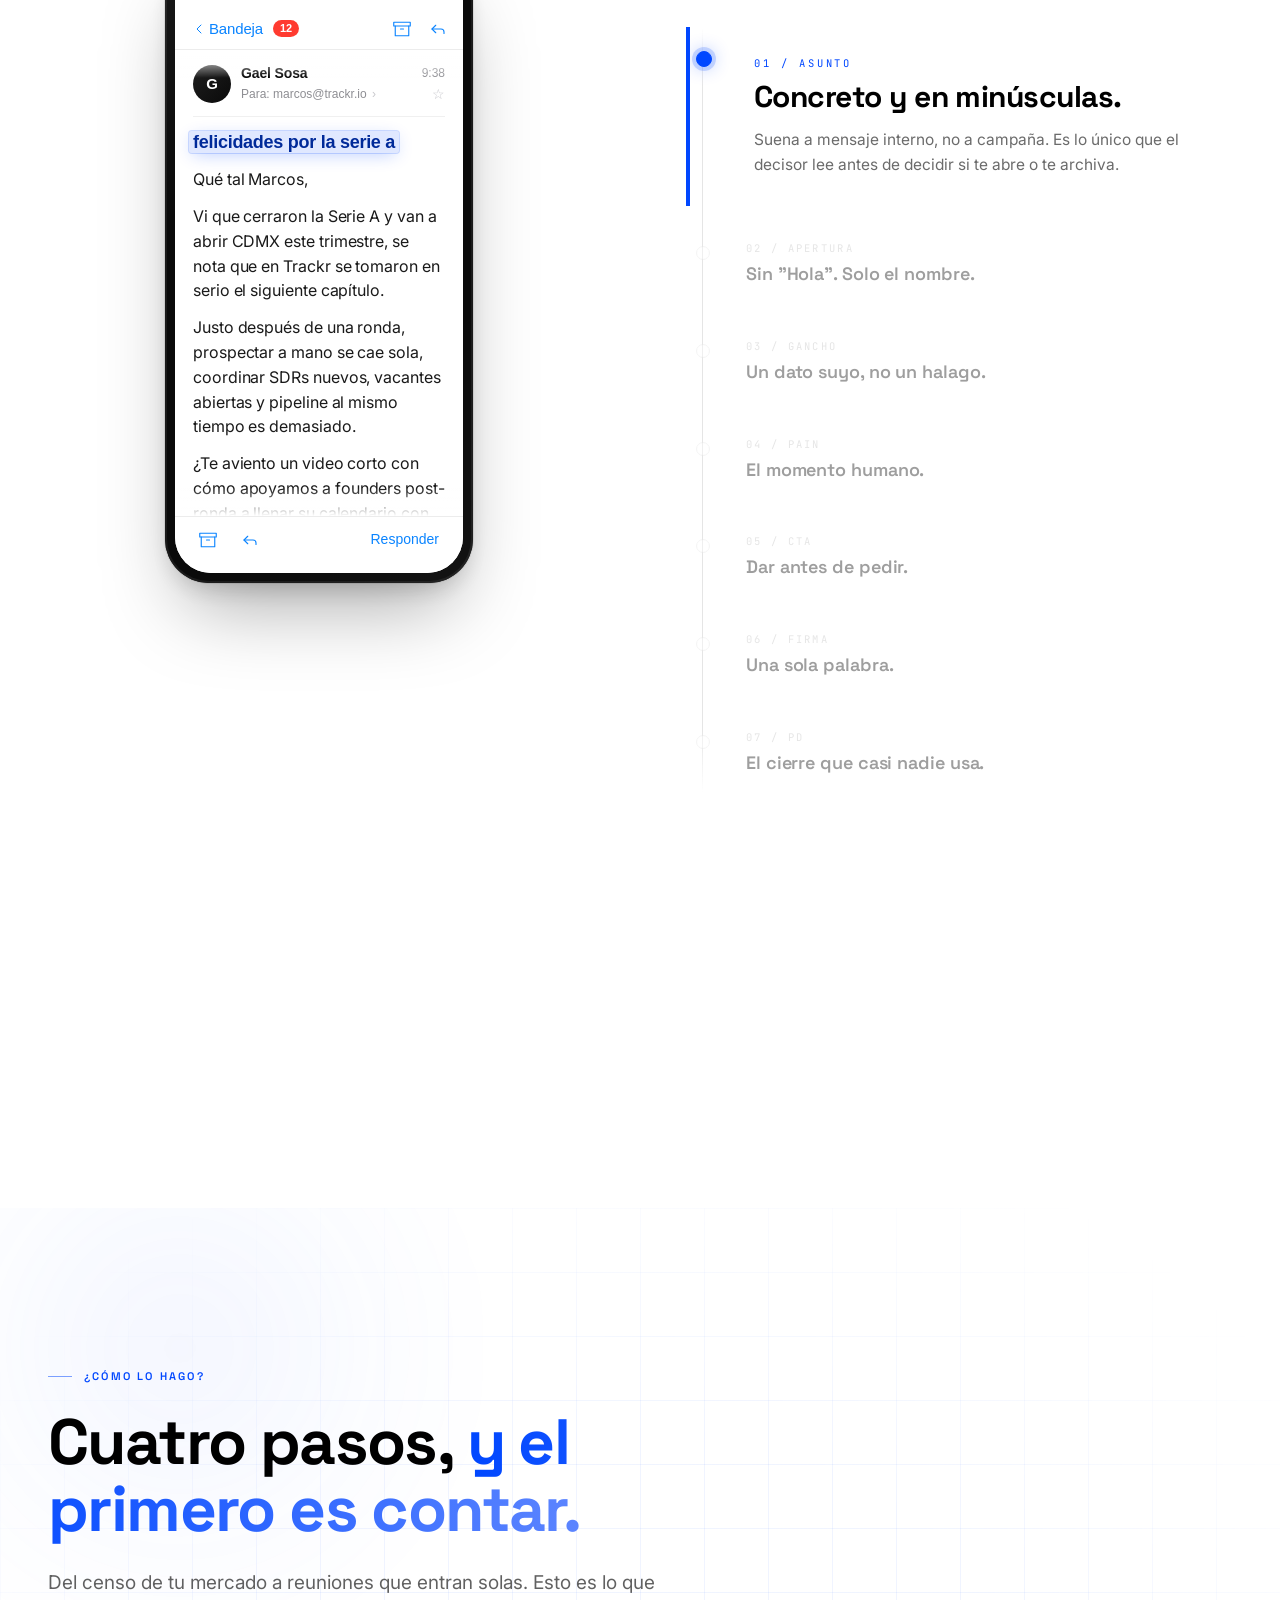
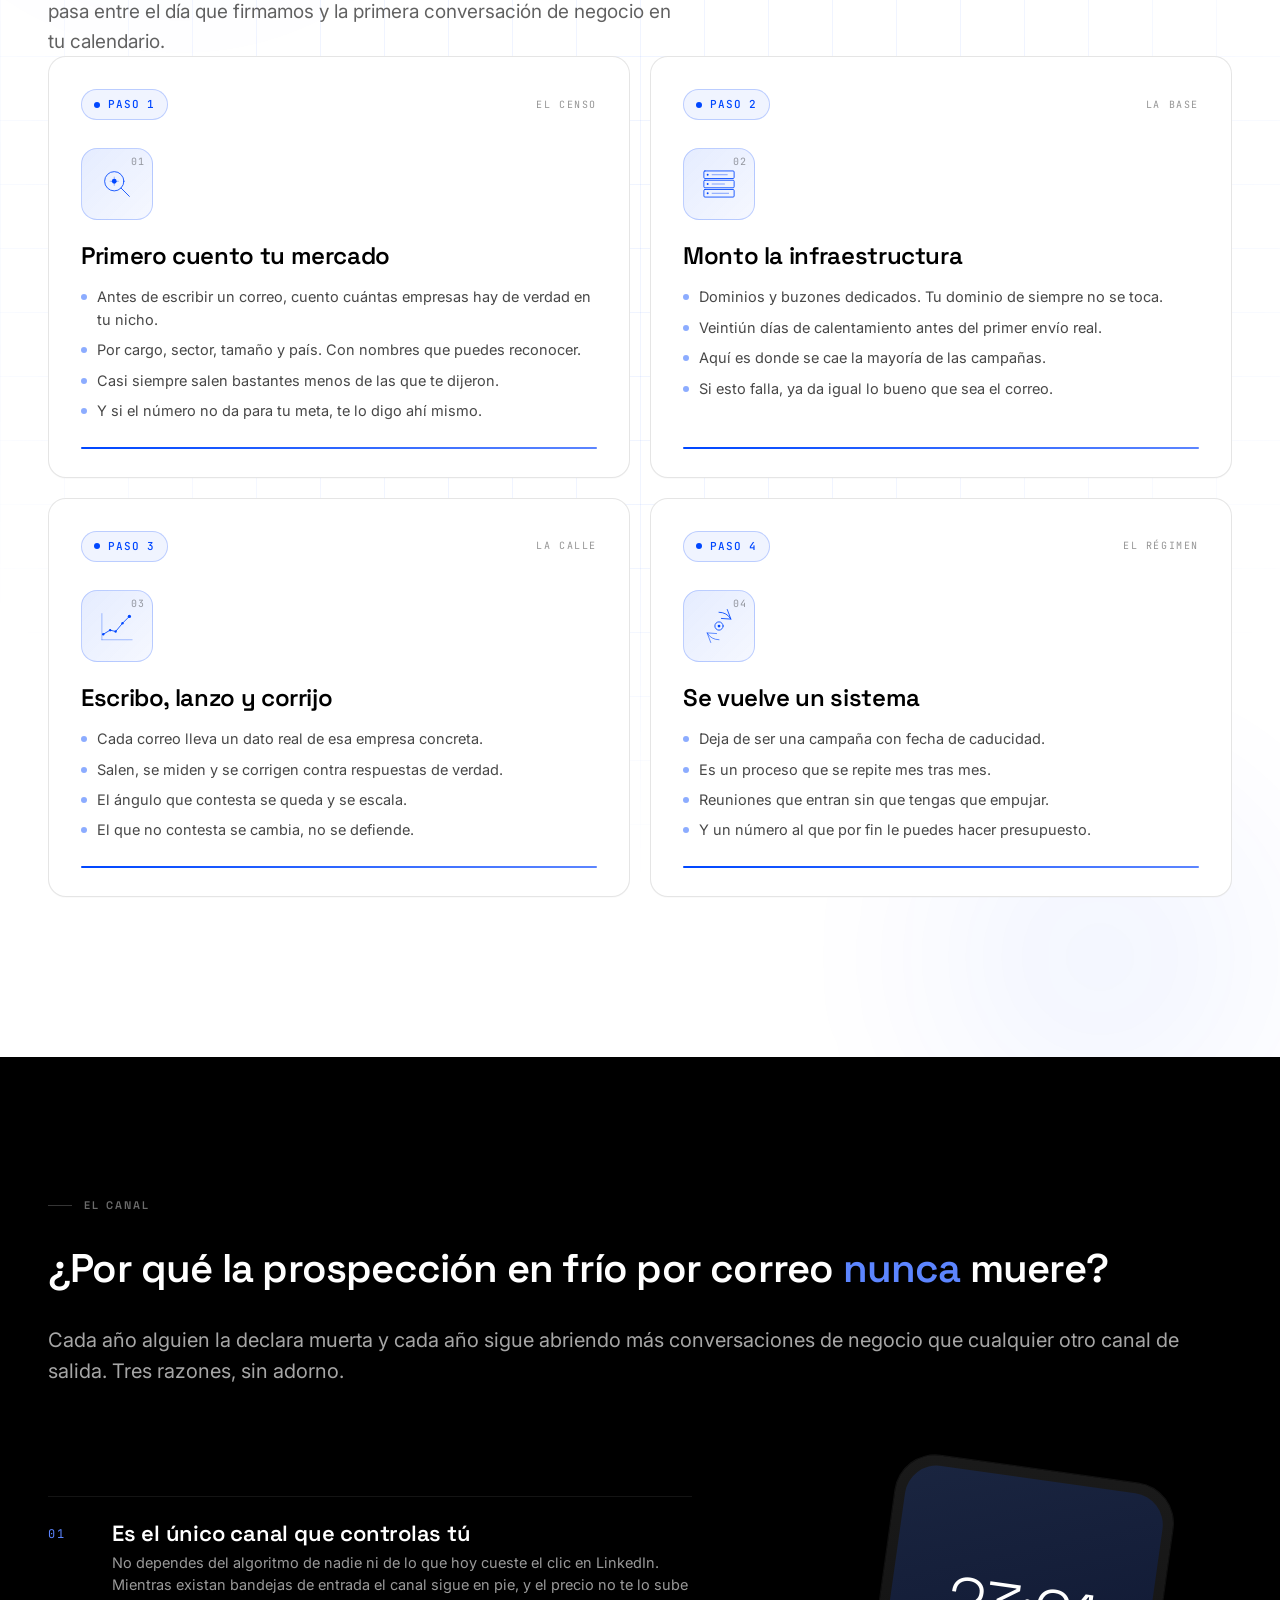
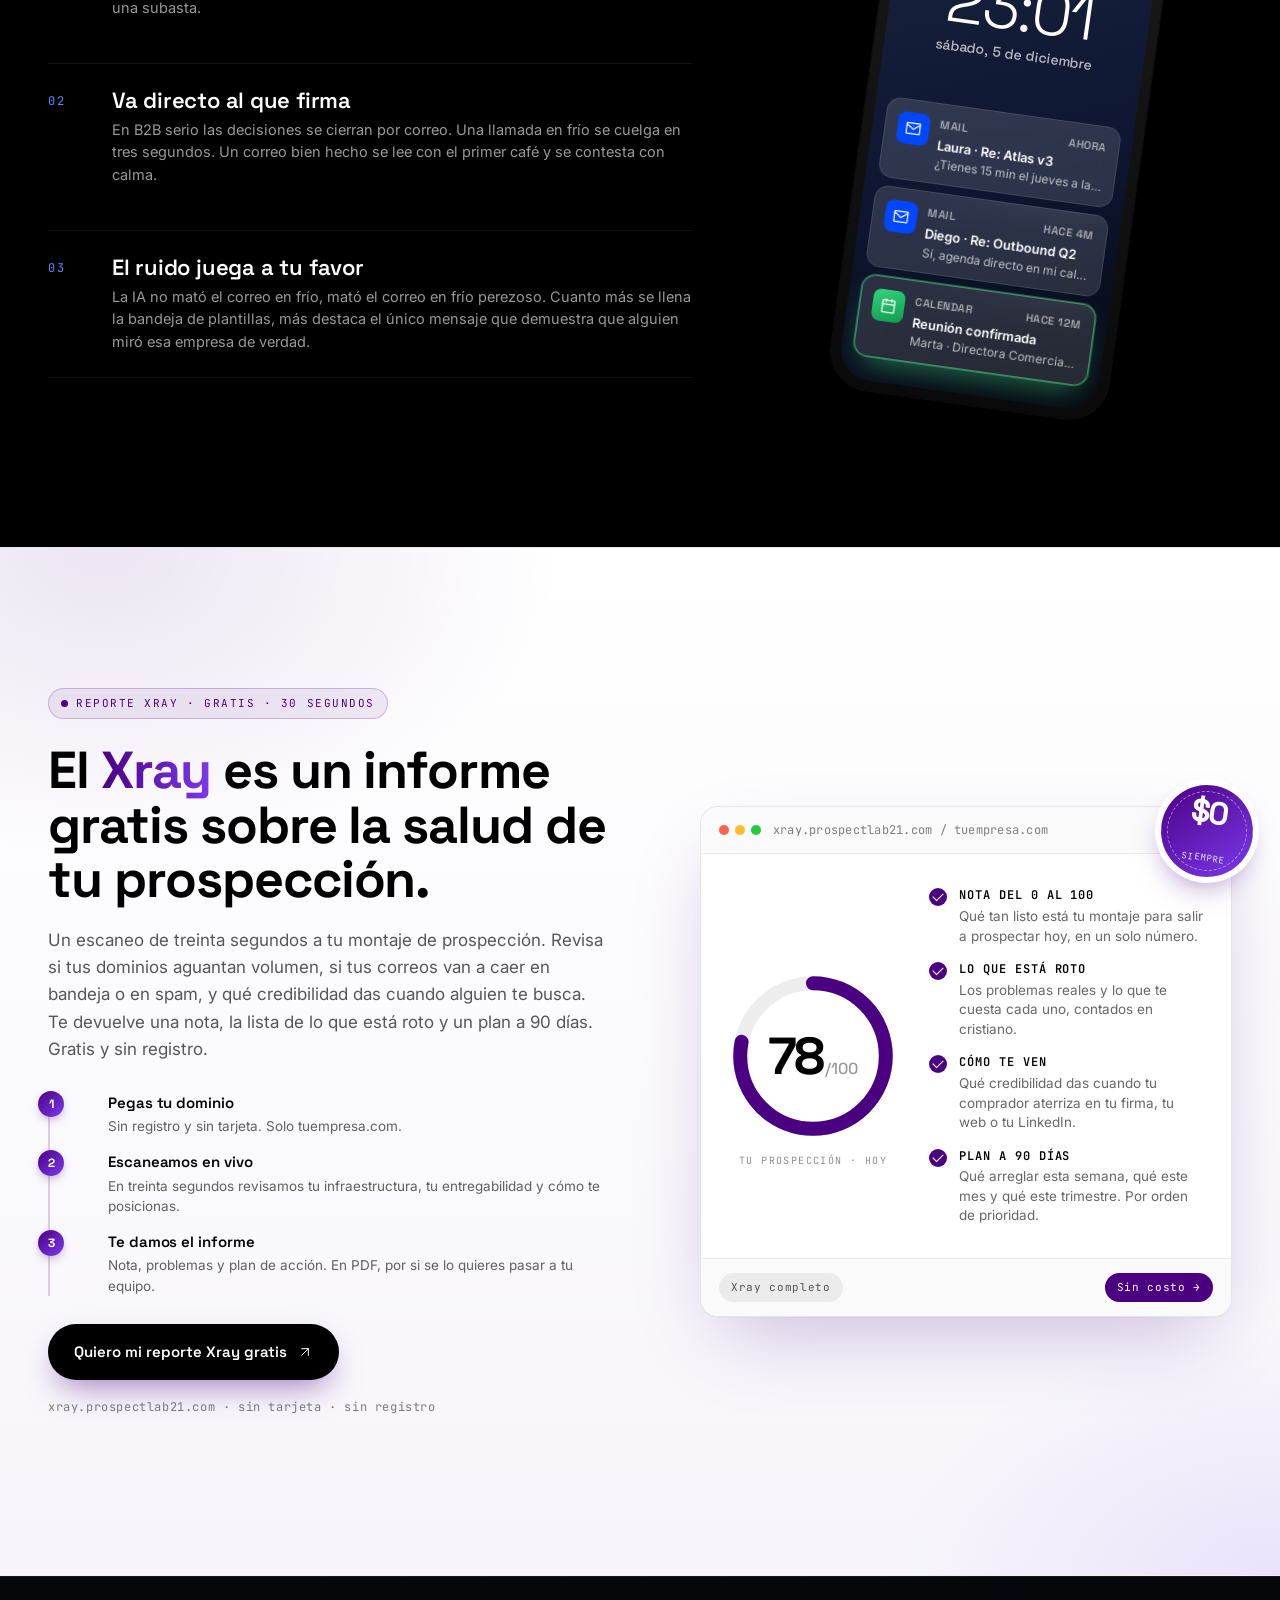
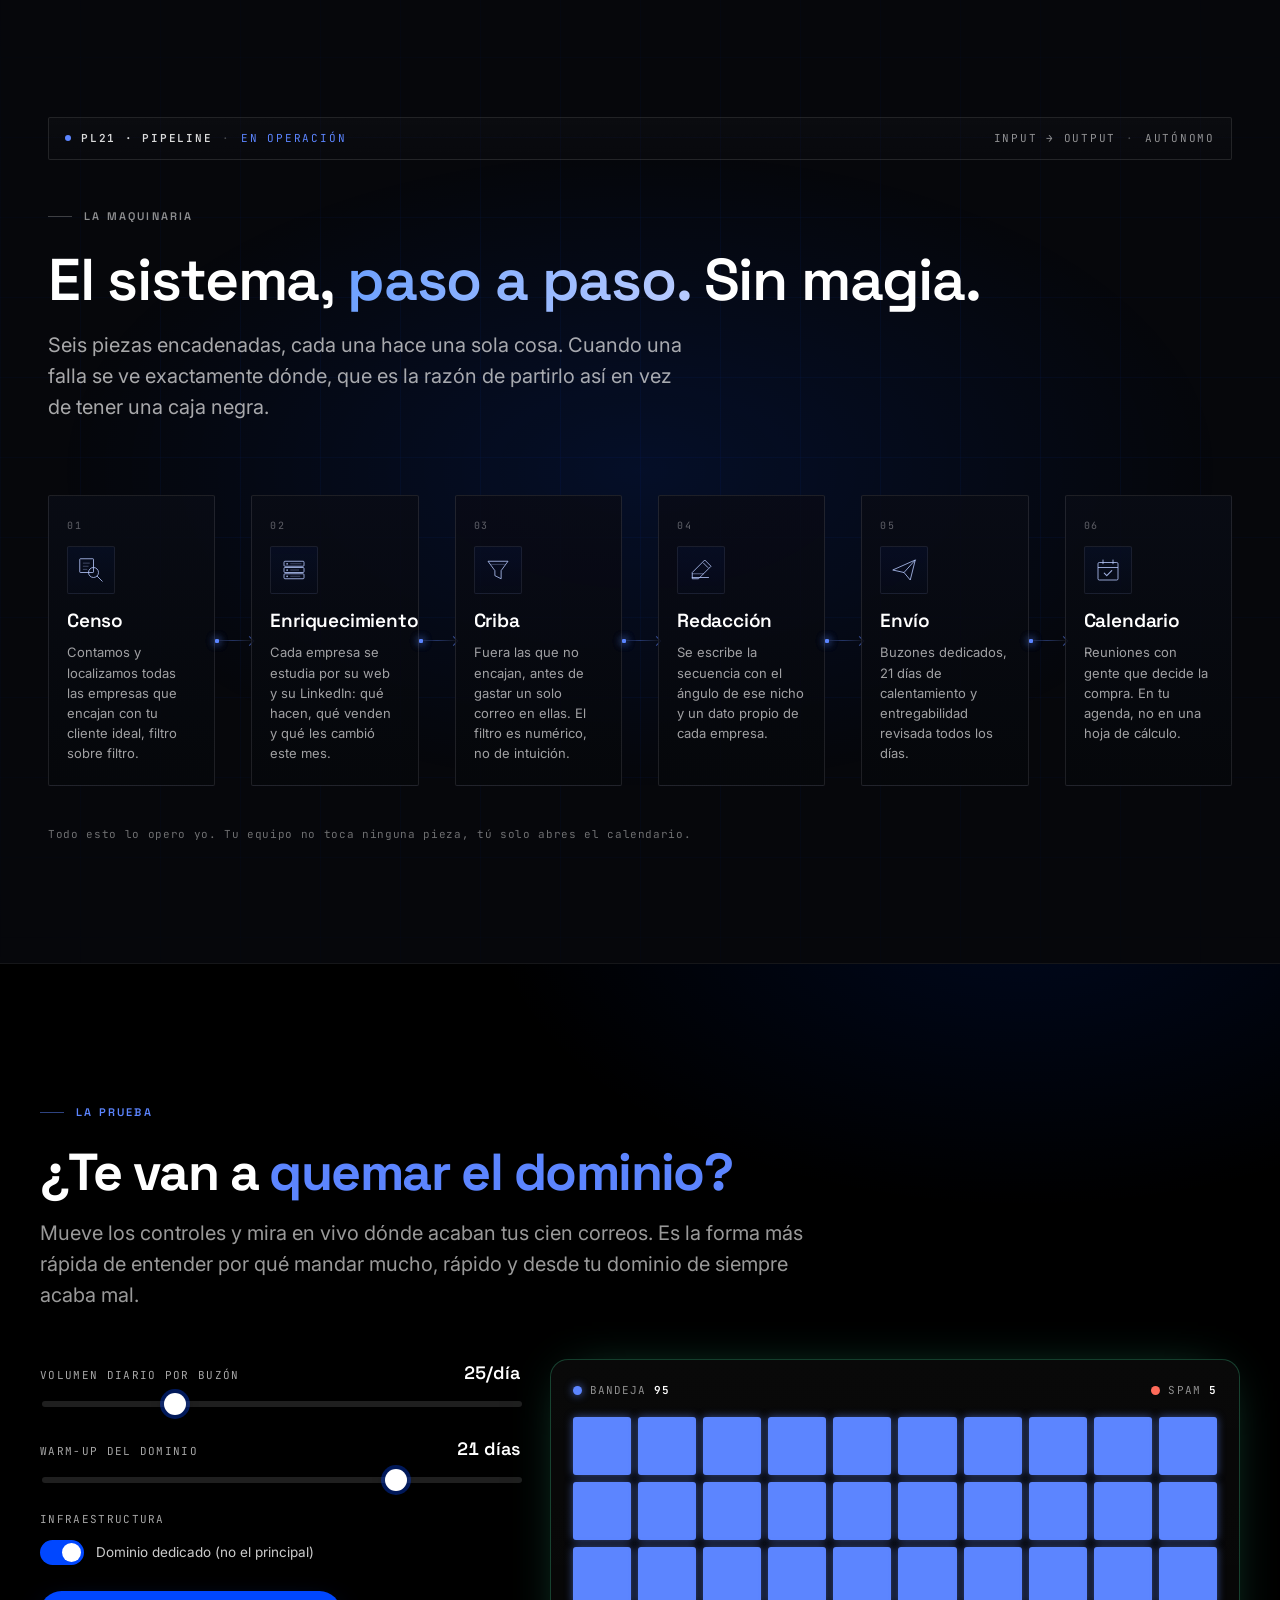
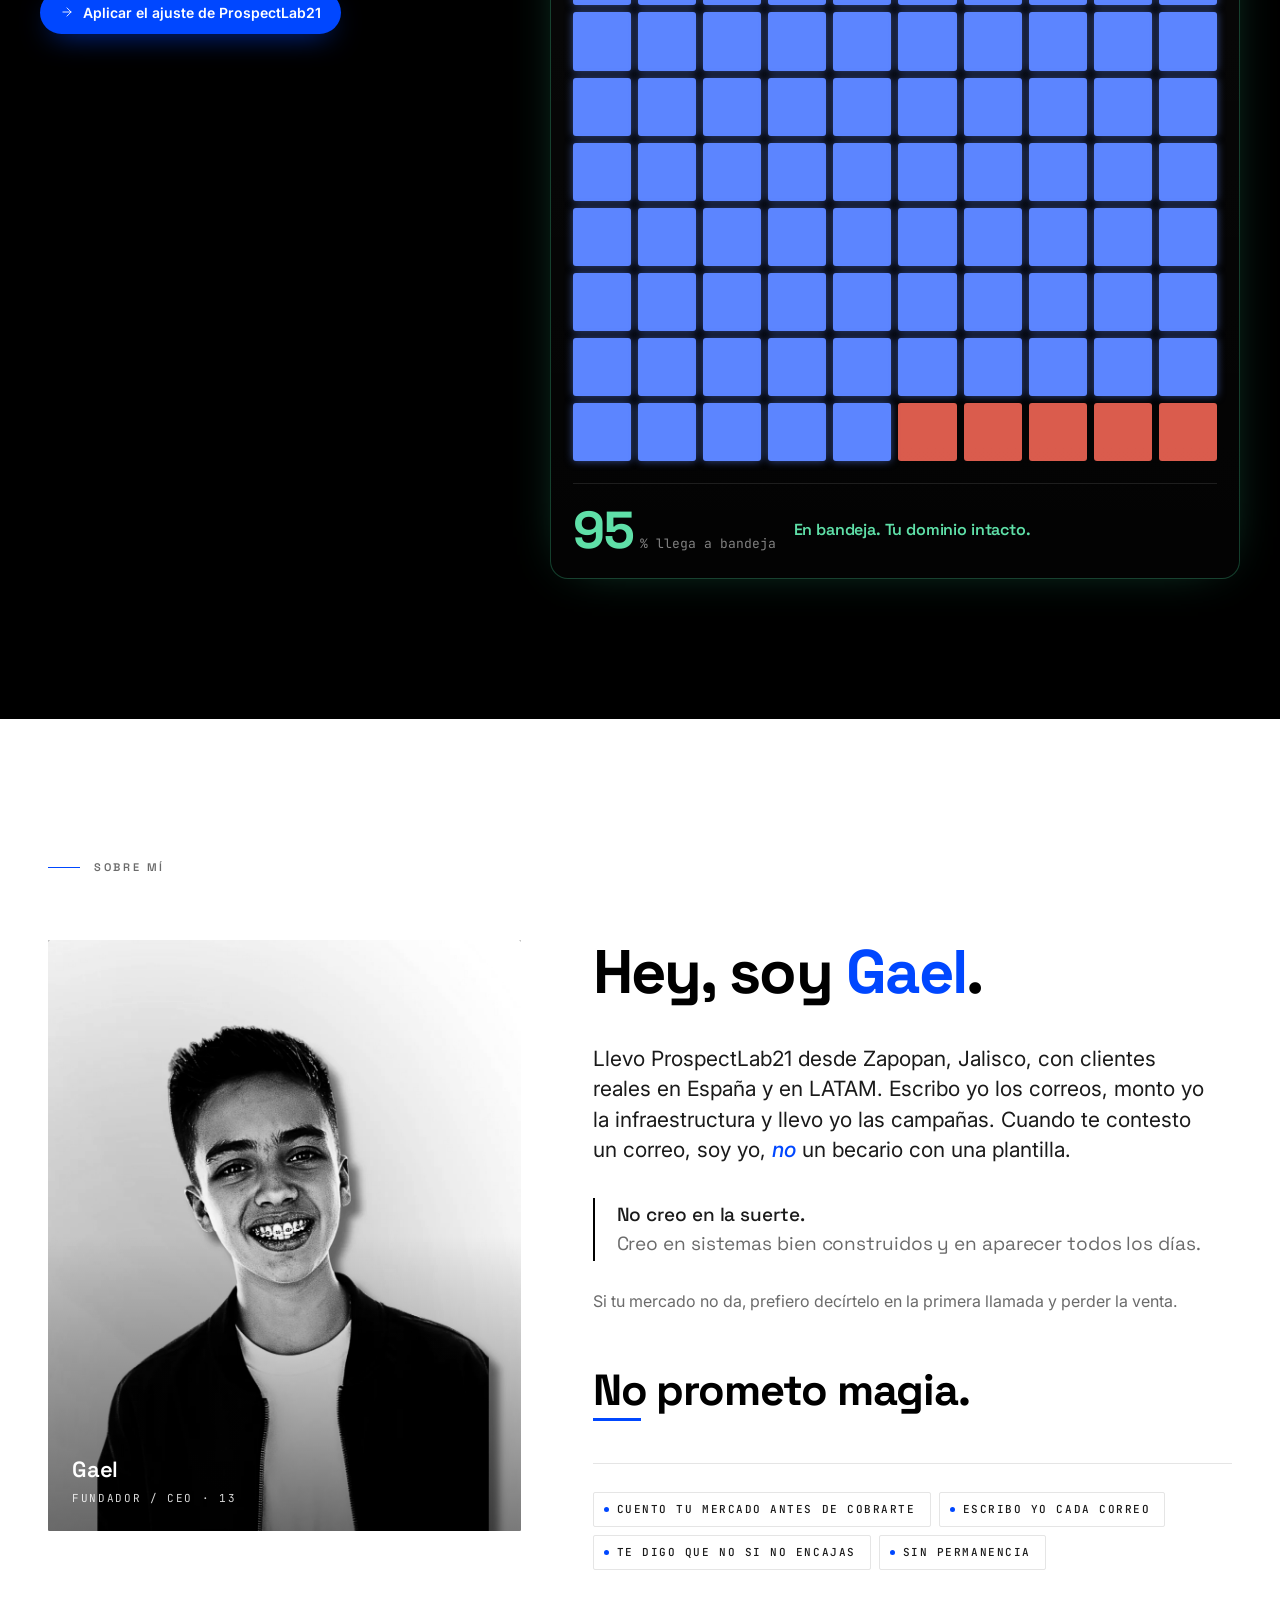
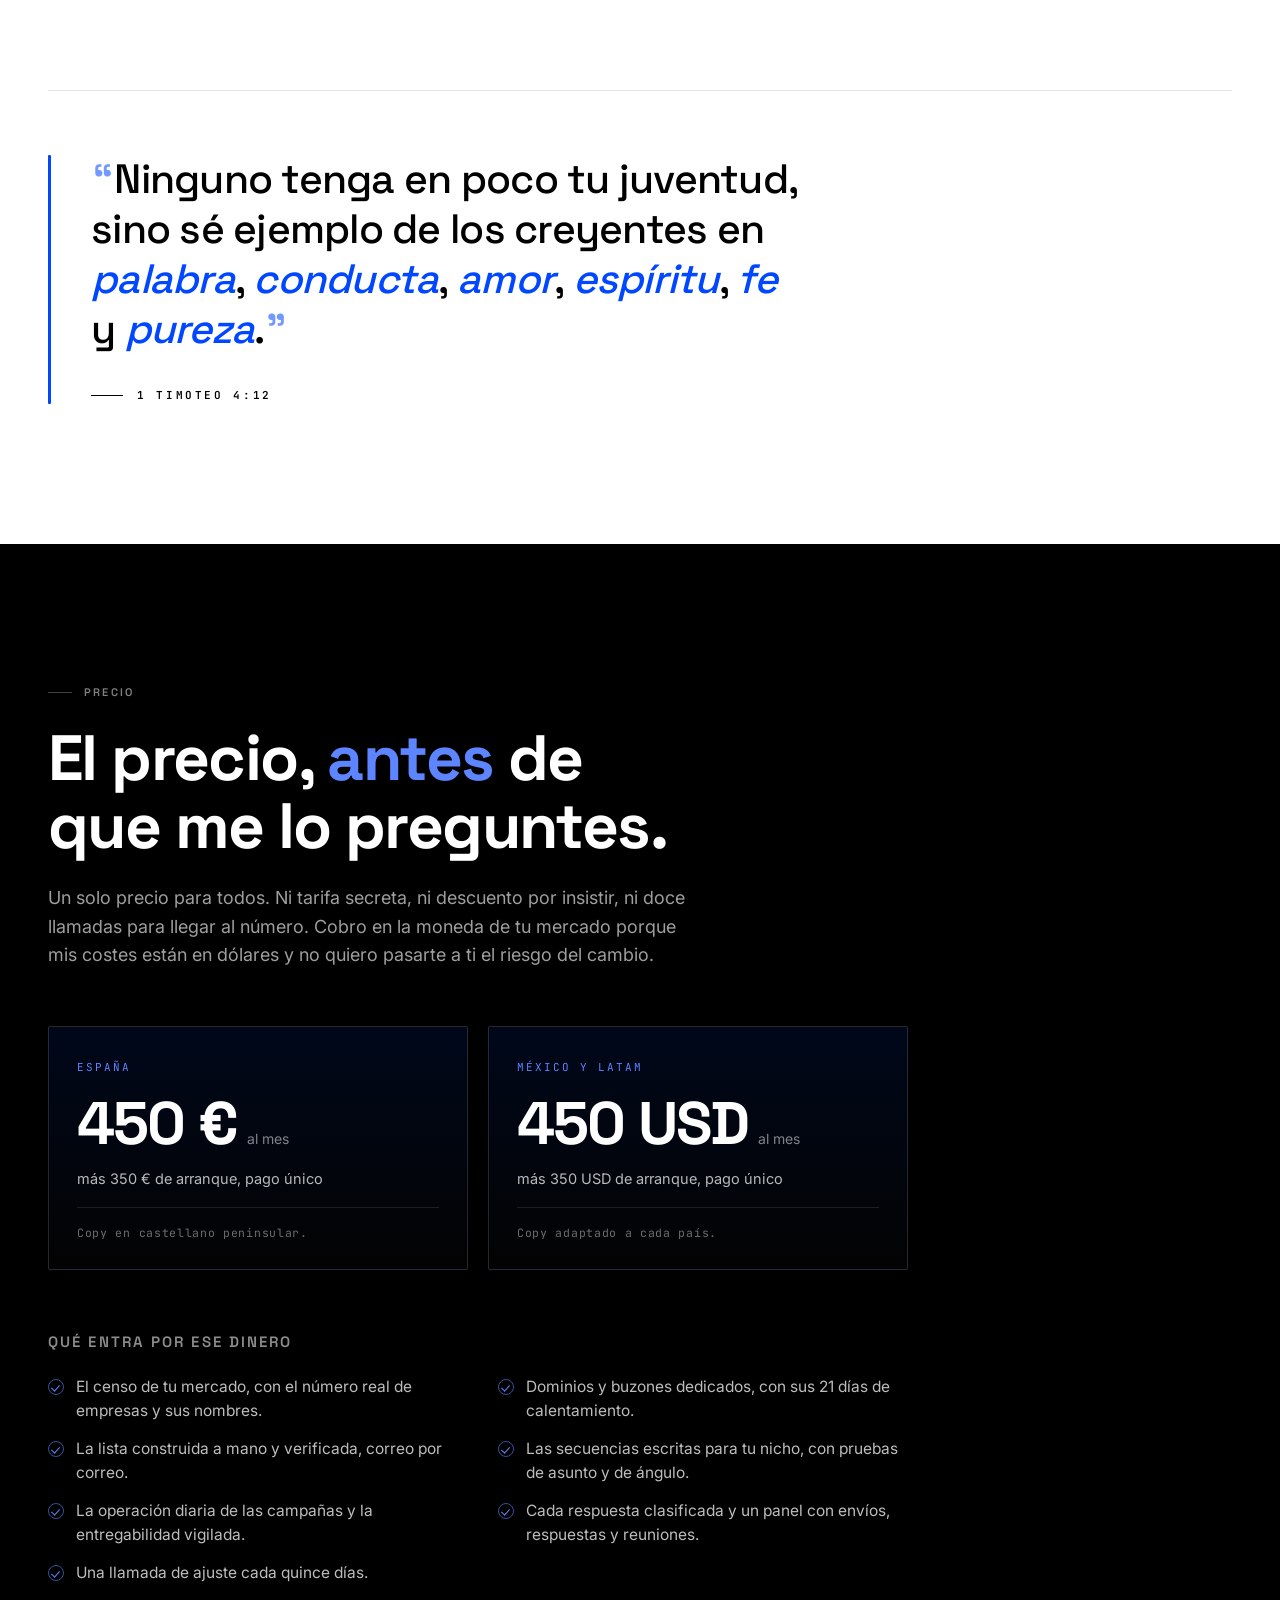
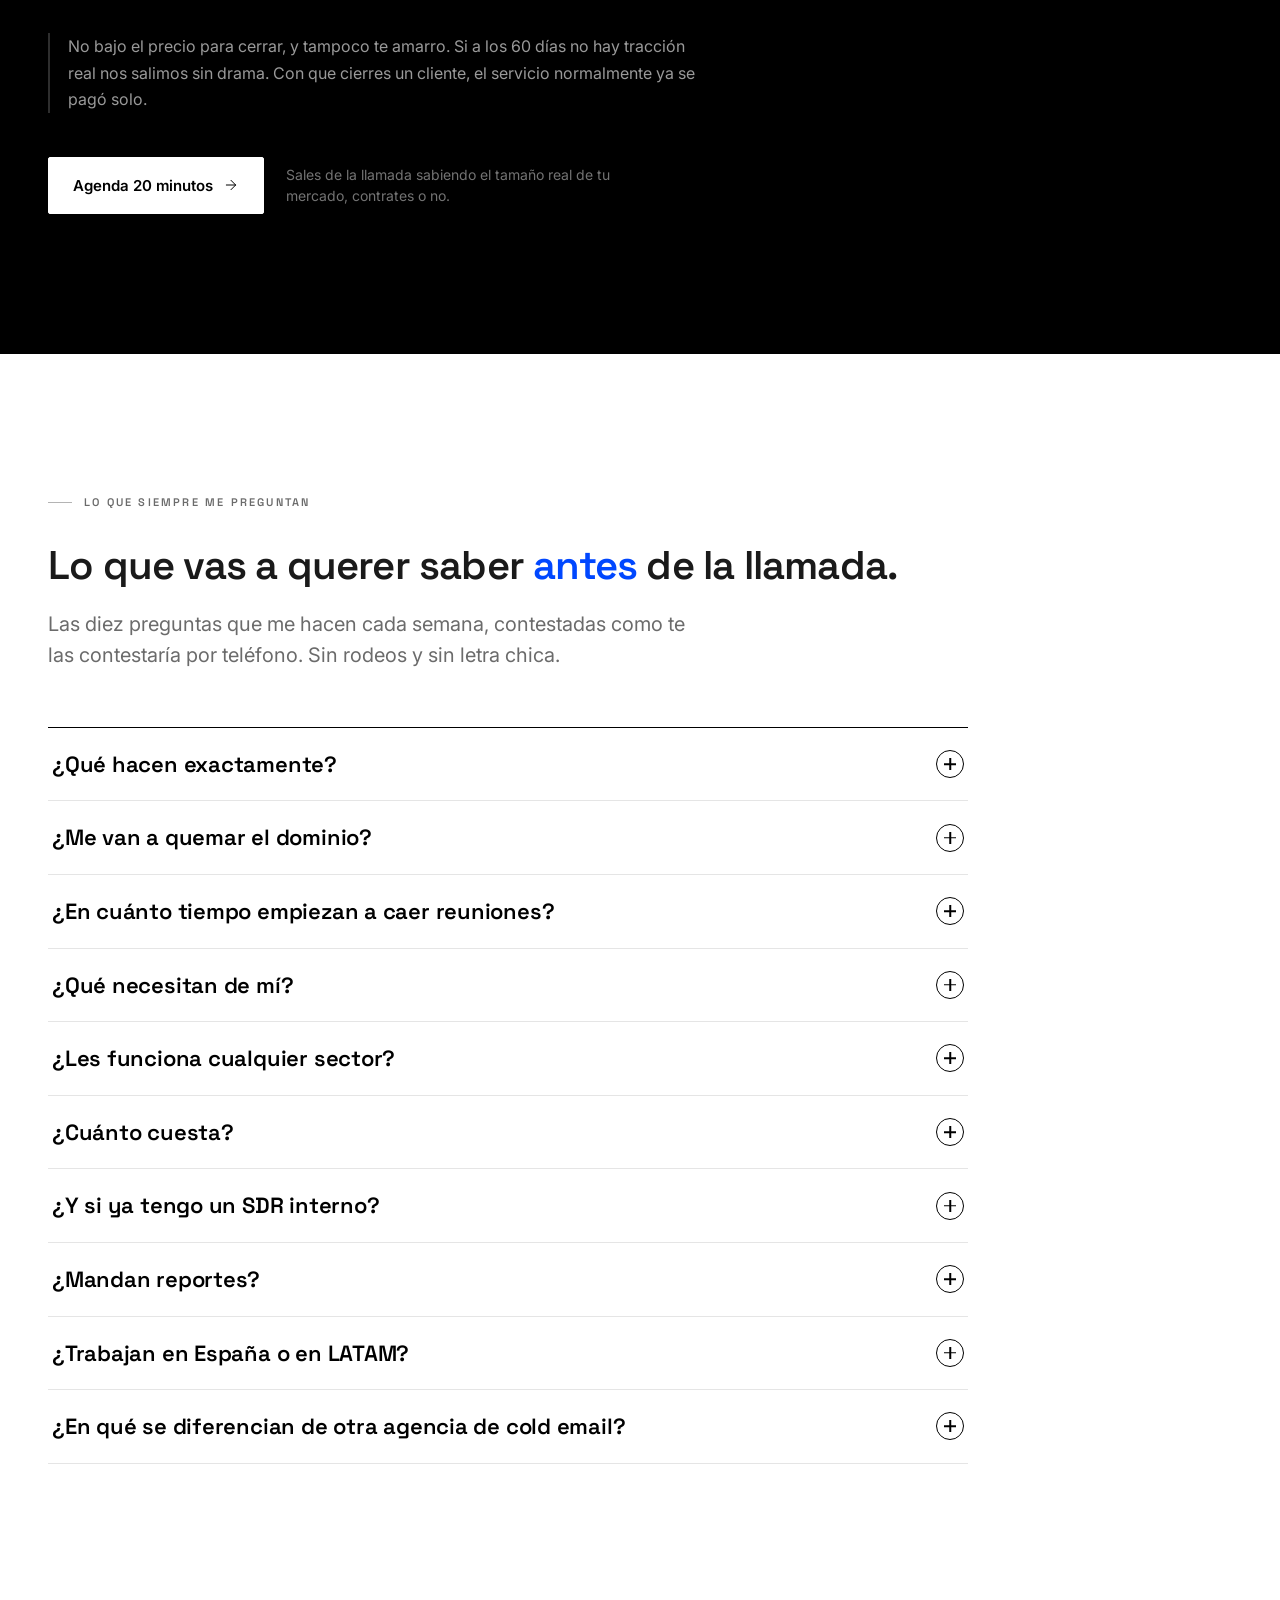
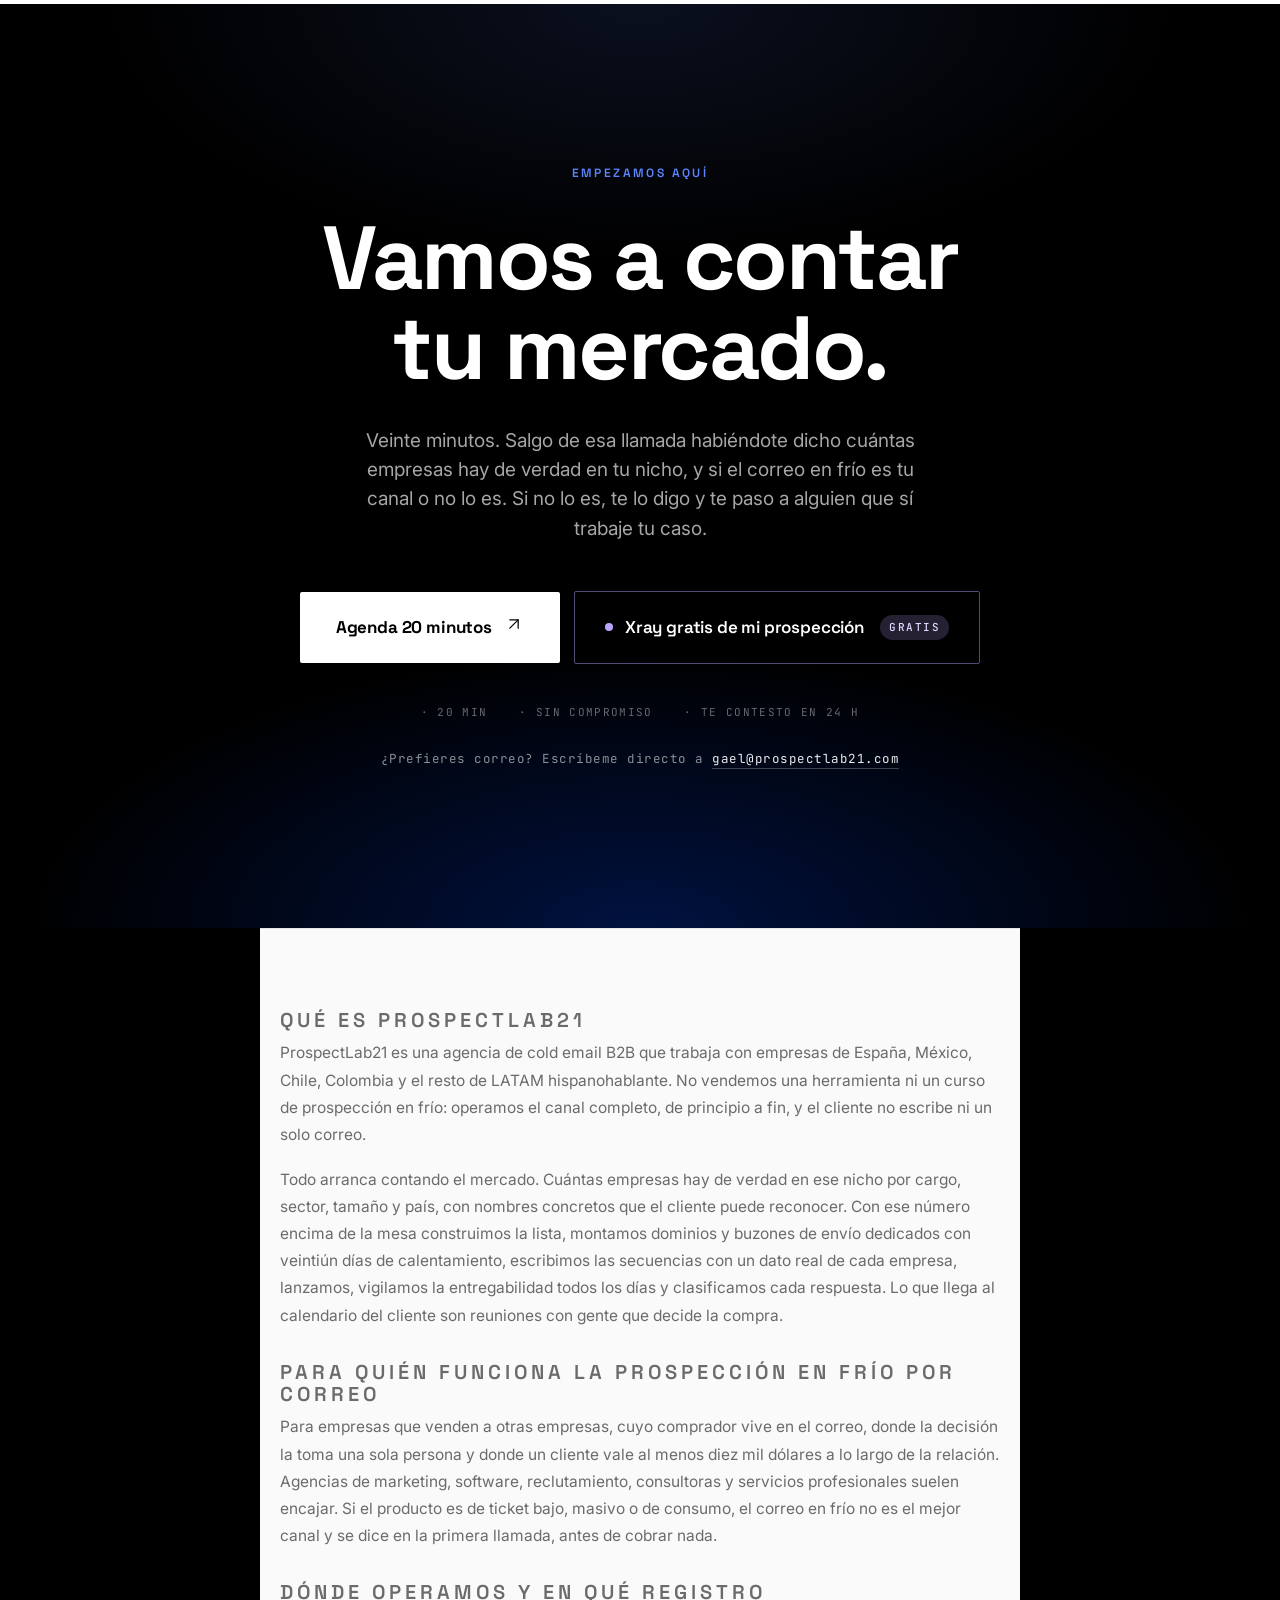
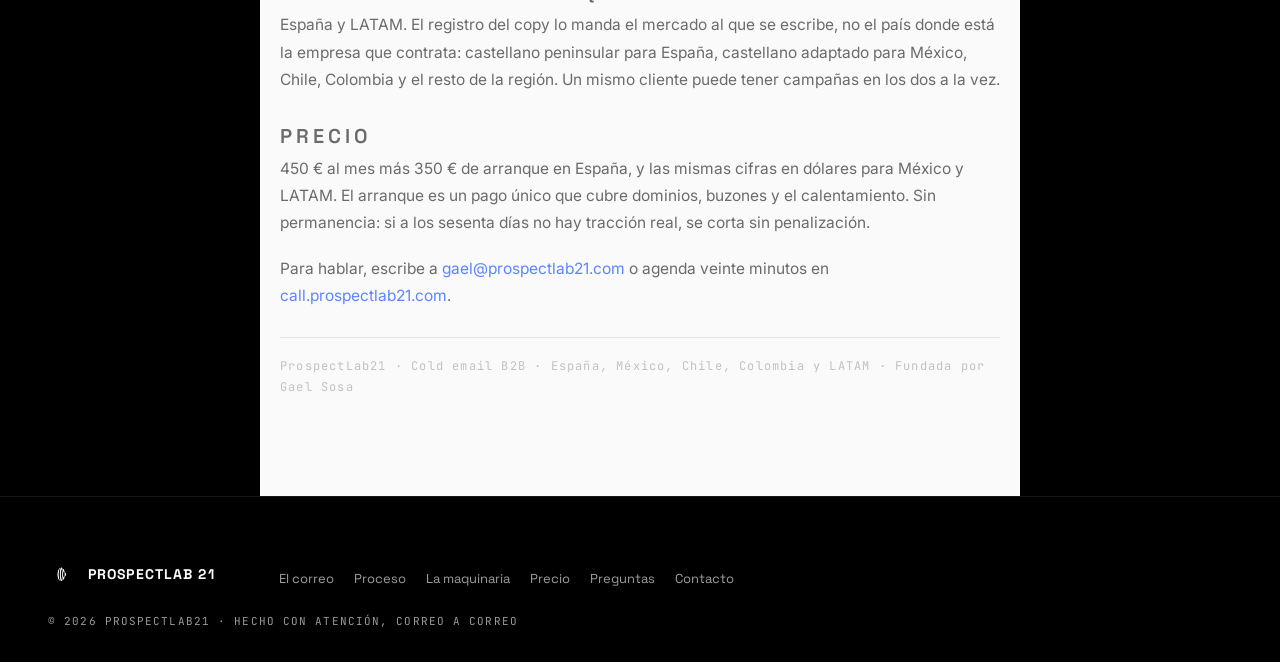
==== commit d648a908: "feat: la landing posiciona por el censo del mercado, con el precio real El titular decia "A un mail " ====
--- a/index.html
+++ b/index.html
@@ -6,8 +6,8 @@
 <meta http-equiv="X-UA-Compatible" content="IE=edge">
 
 <!-- ====== PRIMARY SEO ====== -->
-<title>ProspectLab21 — Cold email B2B que agenda reuniones con decisores</title>
-<meta name="description" content="Agencia de cold email B2B. Segmentamos cuentas con precisión, armamos las secuencias y agendamos reuniones calificadas con decisores. Sin plantillas genéricas, sin spam. Operamos en España, México, Chile y LATAM.">
+<title>Agencia de cold email B2B en España y LATAM | ProspectLab21</title>
+<meta name="description" content="Cuento cuántas empresas hay de verdad en tu nicho y les escribo a todas, una por una. Agencia de cold email B2B en España, México y LATAM. Desde 450 € al mes.">
 <link rel="canonical" href="https://prospectlab21.com/">
 <meta name="robots" content="index, follow, max-snippet:-1, max-image-preview:large, max-video-preview:-1">
 <meta name="googlebot" content="index, follow">
@@ -15,8 +15,6 @@
 <meta name="theme-color" content="#000000">
 <meta name="color-scheme" content="light">
 <link rel="alternate" hreflang="es" href="https://prospectlab21.com/">
-<link rel="alternate" hreflang="es-ES" href="https://prospectlab21.com/">
-<link rel="alternate" hreflang="es-MX" href="https://prospectlab21.com/">
 <link rel="alternate" hreflang="x-default" href="https://prospectlab21.com/">
 
 <!-- ====== OPEN GRAPH ====== -->
@@ -24,18 +22,18 @@
 <meta property="og:site_name" content="ProspectLab21">
 <meta property="og:locale" content="es_ES">
 <meta property="og:locale:alternate" content="es_MX">
-<meta property="og:title" content="ProspectLab21 — Cold email B2B que agenda reuniones con decisores">
-<meta property="og:description" content="Segmentamos cuentas con precisión, armamos las secuencias y agendamos reuniones calificadas con decisores. Sin plantillas genéricas, sin spam.">
+<meta property="og:title" content="Agencia de cold email B2B en España y LATAM | ProspectLab21">
+<meta property="og:description" content="Primero cuento tu mercado y te doy los nombres. Después les escribo a todas, una por una, con un correo hecho a mano. Reuniones con decisores, no clics.">
 <meta property="og:url" content="https://prospectlab21.com/">
 <meta property="og:image" content="https://prospectlab21.com/assets/og-image.jpg">
 <meta property="og:image:width" content="1200">
 <meta property="og:image:height" content="630">
-<meta property="og:image:alt" content="ProspectLab21 — Agencia de cold email B2B">
+<meta property="og:image:alt" content="ProspectLab21, agencia de cold email B2B">
 
 <!-- ====== TWITTER ====== -->
 <meta name="twitter:card" content="summary_large_image">
-<meta name="twitter:title" content="ProspectLab21 — Cold email B2B que agenda reuniones">
-<meta name="twitter:description" content="Segmentamos cuentas con precisión, armamos las secuencias y agendamos reuniones calificadas con decisores.">
+<meta name="twitter:title" content="Cold email B2B en España y LATAM | ProspectLab21">
+<meta name="twitter:description" content="Primero cuento tu mercado y te doy los nombres. Después les escribo a todas, una por una, con un correo hecho a mano. Reuniones con decisores, no clics.">
 <meta name="twitter:image" content="https://prospectlab21.com/assets/og-image.jpg">
 
 <!-- ====== ICONS / MANIFEST ====== -->
@@ -56,7 +54,7 @@
 <!-- ====== STYLES ====== -->
 <link rel="preload" as="image" href="assets/logo-mark.png">
 <link rel="stylesheet" href="styles/tokens.css">
-<link rel="stylesheet" href="styles/landing.css?v=24">
+<link rel="stylesheet" href="styles/landing.css?v=25">
 
 <!-- ====== CRITICAL CSS (inline, anti-FOUC for hero) ====== -->
 <style>
@@ -75,12 +73,15 @@
     transition: top 200ms ease;
   }
   .skip-link:focus { top:8px; }
-  /* SEO/GEO content: base visible (crawlers e IAs sin JS); se oculta cuando app.js monta la versión animada */
+  /* Texto para buscadores e IAs. Visible sin JS. Con JS espera a que app.js lo
+     coloque sobre el pie y marque <html class="booted">, para que no parpadee arriba.
+     Antes se ocultaba para siempre cuando había JS, y eso lo hacía invisible
+     justo para el rastreador de Google, que sí ejecuta JS. */
   #seo-content { max-width: 760px; margin: 0 auto; padding: 48px 20px 80px; line-height: 1.6; }
-  #seo-content h1 { font-family: "Space Grotesk", sans-serif; font-size: 28px; line-height: 1.25; }
   #seo-content h2 { font-family: "Space Grotesk", sans-serif; font-size: 20px; margin: 32px 0 8px; }
   #seo-content a { color: #5c85ff; }
   html.js #seo-content { display: none; }
+  html.js.booted #seo-content { display: block; }
 </style>
 
 <!-- ====== STRUCTURED DATA ====== -->
@@ -97,8 +98,8 @@
       "email": "gael@prospectlab21.com",
       "founder": { "@id": "https://prospectlab21.com/#gael" },
       "areaServed": ["ES","MX","CL","LATAM"],
-      "description": "Agencia Done-For-You de cold email B2B. Segmentamos cuentas con precisión, armamos las secuencias y agendamos reuniones calificadas con decisores.",
-      "knowsAbout": ["Cold email","Lead generation B2B","Outbound sales","Email deliverability","Prospección B2B"],
+      "description": "Agencia de cold email B2B. Contamos el mercado completo del cliente, empresa por empresa, y le escribimos a cada una con un correo hecho a mano hasta agendar reuniones con quien decide la compra.",
+      "knowsAbout": ["Cold email B2B","Prospección en frío","Generación de leads B2B","Outbound","Entregabilidad de correo","Agendar reuniones con decisores"],
       "contactPoint": [{
         "@type": "ContactPoint",
         "contactType": "sales",
@@ -124,19 +125,10 @@
       "serviceType": "Cold email outreach",
       "areaServed": ["España","México","Chile","LATAM"],
       "audience": { "@type": "Audience", "audienceType": "Fundadores, directores comerciales, equipos B2B" },
-      "description": "Sistema de cold email B2B operado punta a punta: segmentación quirúrgica de cuentas, secuencias personalizadas por nicho, infraestructura de envío con dominios dedicados, gestión de respuestas y reporting semanal."
-    },
-    {
-      "@type": "FAQPage",
-      "mainEntity": [
-        { "@type": "Question", "name": "¿Qué hacen exactamente?", "acceptedAnswer": { "@type": "Answer", "text": "Operamos tu cold email B2B de punta a punta. Definimos a quién atacar (cargo, sector, tamaño de empresa y país), construimos la lista con filtros reales en vez de comprar bases sucias, y escribimos secuencias personalizadas por nicho, no plantillas. Montamos la infraestructura de envío con dominios y buzones dedicados, lanzamos las campañas, hacemos pruebas A/B de asunto y ángulo, y clasificamos cada respuesta que llega. Lo único que aterriza en tu bandeja son conversaciones con gente que decide la compra. Tu equipo no escribe un solo correo ni toca una hoja de cálculo." } },
-        { "@type": "Question", "name": "¿Me van a quemar el dominio?", "acceptedAnswer": { "@type": "Answer", "text": "No, y el sistema está diseñado justo para que eso nunca pase. Nunca usamos tu dominio principal: montamos dominios y buzones dedicados solo para las campañas, separados de tu correo corporativo. Cada cuenta lleva 21 días de warm-up progresivo antes de mandar un correo a un lead real, y el volumen se escala poco a poco conforme madura la reputación de envío. Mantenemos el bounce por debajo del 2%, el ritmo conservador y revisamos la entregabilidad todos los días. Tu dominio de siempre queda intacto." } },
-        { "@type": "Question", "name": "¿En cuánto tiempo empiezan a caer reuniones?", "acceptedAnswer": { "@type": "Answer", "text": "El rango normal son las primeras 2 a 3 semanas, aunque depende del nicho y de qué tan afilado esté tu cliente ideal. El mes 1 es setup y la primera oleada a volumen bajo, mientras los dominios terminan de calentarse. El mes 2 y 3 es donde el sistema entra en régimen: las campañas ya están afinadas con datos reales y las reuniones empiezan a caer de forma constante. Una vez calibrado, el sistema produce conversaciones de negocio mes tras mes." } },
-        { "@type": "Question", "name": "¿Qué necesitan de mí?", "acceptedAnswer": { "@type": "Answer", "text": "Poco, y casi todo en una sola llamada de diagnóstico de 20 minutos. Necesito que me cuentes a fondo tu cliente ideal y tu oferta (qué vendes, a quién y por qué te eligen) y acceso para crear los dominios y correos auxiliares. Validamos juntos el mensaje y el ángulo antes de lanzar nada. No te pido listas de contactos, ni plantillas, ni que tú escribas los correos: de todo eso me encargo yo. A partir del lanzamiento, tu única tarea es presentarte a las reuniones que se agenden." } },
-        { "@type": "Question", "name": "¿Les funciona cualquier sector?", "acceptedAnswer": { "@type": "Answer", "text": "No, y prefiero decírtelo de frente antes de cobrarte. El filtro es claro: B2B que le vende a otras empresas, con ticket medio por arriba de unos 3,000 USD/mes o un ciclo de venta consultivo. Agencias, software, reclutamiento, consultoras y servicios profesionales encajan muy bien porque ahí una sola reunión puede valer miles. Si tu producto es de ticket bajo, masivo o B2C, el cold email no es tu mejor canal y te lo digo en la llamada en lugar de venderte algo que no te va a funcionar." } },
-        { "@type": "Question", "name": "¿Cuánto cuesta?", "acceptedAnswer": { "@type": "Answer", "text": "La inversión arranca en 600 € al mes, más una cuota de setup única que cubre toda la infraestructura (dominios, buzones y los 21 días de warm-up). El número final depende del volumen de buzones, de cuántos países ataques y de tu ciclo de venta, así que te lo cierro concreto en la llamada. No bajo el precio para cerrar, pero tampoco te amarro con contratos largos: si a los 60 días no hay tracción real, nos salimos sin drama. Con que cierres un cliente, el servicio normalmente ya se pagó solo." } },
-        { "@type": "Question", "name": "¿Y si ya tengo SDR interno?", "acceptedAnswer": { "@type": "Answer", "text": "Mejor todavía, porque se suman. Un SDR caro se quema haciendo la parte mecánica: armar listas, buscar correos, mandar secuencias y perseguir follow-ups. Eso es justo lo que el sistema hace en automático y a escala. Nosotros le llenamos el calendario de reuniones calificadas y él se dedica a lo único que de verdad mueve la aguja: hablar con prospectos y cerrar. No reemplazo a tu equipo comercial, lo alimento para que pase el día vendiendo en vez de en hojas de cálculo." } },
-        { "@type": "Question", "name": "¿Mandan reportes?", "acceptedAnswer": { "@type": "Answer", "text": "Sí, y suele ser la parte que más se agradece. Tienes un dashboard con los números que de verdad importan (correos enviados, aperturas, respuestas y reuniones agendadas) y cada respuesta llega ya clasificada: interesado, tibio, no interesado, fuera de oficina o rebote, para que priorices a quién contestar primero. Cada quince días tenemos una llamada para ajustar mensaje, ICP y volumen según lo que dicen los datos. Iteramos con números, no con corazonadas." } }
+      "description": "Cold email B2B operado de principio a fin: censo del mercado del cliente con nombres, lista construida a mano, dominios y buzones dedicados con 21 días de calentamiento, secuencias escritas por nicho, respuestas clasificadas y reuniones agendadas con decisores.",
+      "offers": [
+        { "@type": "Offer", "name": "España", "price": "450", "priceCurrency": "EUR", "availability": "https://schema.org/InStock", "description": "450 € al mes más 350 € de arranque, pago único." },
+        { "@type": "Offer", "name": "México y LATAM", "price": "450", "priceCurrency": "USD", "availability": "https://schema.org/InStock", "description": "450 USD al mes más 350 USD de arranque, pago único." }
       ]
     },
     {
@@ -153,8 +145,7 @@
 
 <!-- Marca JS-activo antes de pintar: oculta el bloque SEO estático para usuarios con JS (app.js monta la versión animada) -->
 <script>document.documentElement.classList.add('js');</script>
-<!-- Vercel Web Analytics (visitantes únicos, páginas, países, referrers) -->
-<script defer src="/_vercel/insights/script.js"></script>
+<!-- La analitica de Vercel se carga UNA vez, al final del body. Estaba duplicada. -->
 <!-- Pixel propio → Google Sheet, tab "Trafico Web" -->
 <script>
   (function () {
@@ -184,40 +175,27 @@
 
 <!-- ====== CONTENIDO PARA CRAWLERS E IAs (progressive enhancement: visible sin JS, oculto con JS) ====== -->
 <main id="seo-content">
-  <h1>ProspectLab21 — Agencia de cold email B2B (Done-For-You)</h1>
-  <p>ProspectLab21 es una agencia Done-For-You de cold email B2B que genera reuniones calificadas con tomadores de decisión para empresas que venden a otras empresas. Operamos todo el sistema de prospección en frío de punta a punta: segmentamos las cuentas objetivo hasta el último filtro por nicho, país y cargo; montamos la infraestructura de envío con dominios y buzones dedicados y calentamiento de 21 días; redactamos secuencias personalizadas por lead, sin plantillas genéricas; lanzamos las campañas, monitoreamos la entregabilidad a diario y clasificamos cada respuesta. El cliente no toca un solo correo: recibe reuniones agendadas en su calendario y un reporte semanal. Trabajamos con empresas B2B de ticket medio en España, México, Chile y el resto de LATAM hispanohablante. Fundada por Gael Sosa, ProspectLab21 se especializa en outbound predecible para agencias, software, reclutamiento y servicios profesionales.</p>
-
-  <h2>¿Qué hacen exactamente?</h2>
-  <p>Operamos tu cold email B2B de punta a punta. Definimos a quién atacar —cargo, sector, tamaño de empresa y país—, construimos la lista con filtros reales en vez de comprar bases sucias, y escribimos secuencias personalizadas por nicho, no plantillas. Montamos la infraestructura de envío con dominios y buzones dedicados, lanzamos las campañas, hacemos pruebas A/B de asunto y ángulo, y clasificamos cada respuesta que llega. Lo único que aterriza en tu bandeja son conversaciones con gente que decide la compra. Tú entras a cerrar; nosotros mantenemos la máquina girando y reportando. Tu equipo no escribe un solo correo ni toca una hoja de cálculo.</p>
-
-  <h2>¿Me van a quemar el dominio?</h2>
-  <p>No, y el sistema está diseñado justo para que eso nunca pase. Nunca usamos tu dominio principal: montamos dominios y buzones dedicados solo para las campañas, separados de tu correo corporativo. Cada cuenta lleva 21 días de warm-up progresivo antes de mandar un correo a un lead real, y el volumen se escala poco a poco conforme madura la reputación de envío. Mantenemos el bounce por debajo del 2%, el ritmo conservador y revisamos la entregabilidad todos los días. Si una cuenta empieza a flaquear, la sacamos antes de que arrastre a las demás. Tu dominio de siempre queda intacto.</p>
-
-  <h2>¿En cuánto tiempo empiezan a caer reuniones?</h2>
-  <p>El rango normal son las primeras 2 a 3 semanas, aunque depende del nicho y de qué tan afilado esté tu cliente ideal. El mes 1 es setup y la primera oleada a volumen bajo, mientras los dominios terminan de calentarse. El mes 2 y 3 es donde el sistema entra en régimen: las campañas ya están afinadas con datos reales y las reuniones empiezan a caer de forma constante. No te voy a prometer veinte reuniones la primera semana —quien te promete eso, miente—. Te prometo un sistema que, una vez calibrado, produce conversaciones de negocio mes tras mes.</p>
-
-  <h2>¿Qué necesitan de mí?</h2>
-  <p>Poco, y casi todo en una sola llamada de diagnóstico de 20 minutos. Necesito que me cuentes a fondo tu cliente ideal y tu oferta —qué vendes, a quién y por qué te eligen— y acceso para crear los dominios y correos auxiliares. Validamos juntos el mensaje y el ángulo antes de lanzar nada, así que tienes la última palabra sobre cómo suena tu marca. No te pido listas de contactos, ni plantillas, ni que tú escribas los correos: de todo eso me encargo yo. A partir del lanzamiento, tu única tarea es presentarte a las reuniones que se agenden.</p>
-
-  <h2>¿Les funciona cualquier sector?</h2>
-  <p>No, y prefiero decírtelo de frente antes de cobrarte. El filtro es claro: B2B que le vende a otras empresas, con ticket medio por arriba de unos 3,000 USD/mes o un ciclo de venta consultivo. Agencias, software, reclutamiento, consultoras y servicios profesionales encajan muy bien porque ahí una sola reunión puede valer miles. Si tu producto es de ticket bajo, masivo o B2C, el cold email no es tu mejor canal y te lo digo en la llamada en lugar de venderte algo que no te va a funcionar. Y si conozco a alguien que sí trabaja tu caso, te lo paso.</p>
-
-  <h2>¿Cuánto cuesta?</h2>
-  <p>La inversión arranca en 600 € al mes, más una cuota de setup única que cubre toda la infraestructura —dominios, buzones y los 21 días de warm-up—. El número final depende del volumen de buzones, de cuántos países ataques y de tu ciclo de venta, así que te lo cierro concreto en la llamada. No bajo el precio para cerrar, pero tampoco te amarro con contratos largos: si a los 60 días no hay tracción real, nos salimos sin drama. La forma sana de verlo: con que cierres un cliente, el servicio normalmente ya se pagó solo.</p>
-
-  <h2>¿Y si ya tengo SDR interno?</h2>
-  <p>Mejor todavía, porque se suman. Un SDR caro se quema haciendo la parte mecánica: armar listas, buscar correos, mandar secuencias y perseguir follow-ups. Eso es justo lo que el sistema hace en automático y a escala. Nosotros le llenamos el calendario de reuniones calificadas y él se dedica a lo único que de verdad mueve la aguja: hablar con prospectos y cerrar. No reemplazo a tu equipo comercial, lo alimento para que pase el día vendiendo en vez de en hojas de cálculo. Si todavía no tienes SDR, el sistema te da el flujo de reuniones sin que tengas que contratar uno aún.</p>
-
-  <h2>¿Mandan reportes?</h2>
-  <p>Sí, y suele ser la parte que más se agradece. Tienes un dashboard con los números que de verdad importan —correos enviados, aperturas, respuestas y reuniones agendadas— y cada respuesta llega ya clasificada: interesado, tibio, no interesado, fuera de oficina o rebote, para que priorices a quién contestar primero. Cada quince días tenemos una llamada para revisar qué está funcionando y ajustar mensaje, ICP y volumen según lo que dicen los datos. Iteramos con números, no con corazonadas. En ningún momento te quedas adivinando si el sistema está dando resultados ni en qué se está yendo tu inversión.</p>
-
-  <p>¿Hablamos? Escríbenos a <a href="mailto:gael@prospectlab21.com">gael@prospectlab21.com</a>.</p>
+  <h2>Qué es ProspectLab21</h2>
+  <p>ProspectLab21 es una agencia de cold email B2B que trabaja con empresas de España, México, Chile, Colombia y el resto de LATAM hispanohablante. No vendemos una herramienta ni un curso de prospección en frío: operamos el canal completo, de principio a fin, y el cliente no escribe ni un solo correo.</p>
+  <p>Todo arranca contando el mercado. Cuántas empresas hay de verdad en ese nicho por cargo, sector, tamaño y país, con nombres concretos que el cliente puede reconocer. Con ese número encima de la mesa construimos la lista, montamos dominios y buzones de envío dedicados con veintiún días de calentamiento, escribimos las secuencias con un dato real de cada empresa, lanzamos, vigilamos la entregabilidad todos los días y clasificamos cada respuesta. Lo que llega al calendario del cliente son reuniones con gente que decide la compra.</p>
+
+  <h2>Para quién funciona la prospección en frío por correo</h2>
+  <p>Para empresas que venden a otras empresas, cuyo comprador vive en el correo, donde la decisión la toma una sola persona y donde un cliente vale al menos diez mil dólares a lo largo de la relación. Agencias de marketing, software, reclutamiento, consultoras y servicios profesionales suelen encajar. Si el producto es de ticket bajo, masivo o de consumo, el correo en frío no es el mejor canal y se dice en la primera llamada, antes de cobrar nada.</p>
+
+  <h2>Dónde operamos y en qué registro</h2>
+  <p>España y LATAM. El registro del copy lo manda el mercado al que se escribe, no el país donde está la empresa que contrata: castellano peninsular para España, castellano adaptado para México, Chile, Colombia y el resto de la región. Un mismo cliente puede tener campañas en los dos a la vez.</p>
+
+  <h2>Precio</h2>
+  <p>450 € al mes más 350 € de arranque en España, y las mismas cifras en dólares para México y LATAM. El arranque es un pago único que cubre dominios, buzones y el calentamiento. Sin permanencia: si a los sesenta días no hay tracción real, se corta sin penalización.</p>
+
+  <p>Para hablar, escribe a <a href="mailto:gael@prospectlab21.com">gael@prospectlab21.com</a> o agenda veinte minutos en <a href="https://call.prospectlab21.com">call.prospectlab21.com</a>.</p>
+  <p class="seo-mercados">ProspectLab21 · Cold email B2B · España, México, Chile, Colombia y LATAM · Fundada por Gael Sosa</p>
 </main>
 
 <noscript>
   <div class="no-js-warn" style="display:block;padding:32px;background:#000;color:#fff;font-family:Inter,sans-serif;text-align:center">
-    <h1 style="font-family:Space Grotesk,sans-serif">ProspectLab21 — Cold email B2B</h1>
-    <p>Esta web usa JavaScript para las animaciones. Si quieres hablar con nosotros, escribe a <a href="mailto:gael@prospectlab21.com" style="color:#5c85ff">gael@prospectlab21.com</a>.</p>
+    <h1 style="font-family:Space Grotesk,sans-serif">ProspectLab21, agencia de cold email B2B</h1>
+    <p>Esta web usa JavaScript para las animaciones. Si prefieres hablar directo, escribe a <a href="mailto:gael@prospectlab21.com" style="color:#5c85ff">gael@prospectlab21.com</a>.</p>
   </div>
 </noscript>
 
@@ -225,6 +203,6 @@
 <script defer src="/_vercel/insights/script.js"></script>
 <script defer src="/_vercel/speed-insights/script.js"></script>
 
-<script src="scripts/app.js?v=27" defer></script>
+<script src="scripts/app.js?v=28" defer></script>
 </body>
 </html>
--- a/styles/landing.css
+++ b/styles/landing.css
@@ -116,7 +116,9 @@
 .hero h1 {
   font-family: var(--font-display);
   font-weight: 700;
-  font-size: clamp(48px, 6.4vw, 96px);
+  /* Bajado de 96px a 76px el 30-ago: el titular nuevo son 3 lineas y a 96px
+     empujaba los CTA fuera de la pantalla en portatiles de 1366x768. */
+  font-size: clamp(40px, 5.2vw, 76px);
   line-height: 1.0;
   letter-spacing: -0.028em;
   color: #fff;
@@ -140,6 +142,7 @@
   white-space: nowrap;
   pointer-events: none;
 }
+.hero h1 .rotator-measure::after { content: attr(data-w); }
 .hero h1 .rotator-track {
   display: inline-block;
   position: absolute;
@@ -3214,3 +3217,244 @@
 
 @media (max-width: 900px) { .sim-section { padding: 90px 24px; } }
 @media (prefers-reduced-motion: reduce) { .sim-dot, .sim-screen, .sim-grid { transition: none !important; } .sim-screen.sim-flash { animation: none; } }
+
+/* ═══════════════════════════════════════════════════════════════════
+   AÑADIDOS 2026-08-30 — nota bajo los CTA, FAQ reestructurado,
+   sección de precio y bloque de texto para buscadores (ya no oculto).
+   ═══════════════════════════════════════════════════════════════════ */
+
+/* ---- Hero: la razón para dar clic, justo debajo de los botones ---- */
+.hero-cta-note {
+  margin: 20px 0 0;
+  max-width: 460px;
+  font-family: var(--font-body);
+  font-size: 14.5px;
+  line-height: 1.55;
+  color: rgba(255,255,255,0.5);
+  border-left: 2px solid rgba(92,133,255,0.55);
+  padding-left: 14px;
+}
+
+/* ---- FAQ: veredicto de una línea + párrafos, sin guiones de por medio ---- */
+.faq-answer-inner {
+  padding: 0 56px 28px 4px;
+  max-width: 74ch;
+}
+.faq-a-short {
+  margin: 0 0 18px !important;
+  padding: 0 0 0 16px !important;
+  border-left: 3px solid var(--accent);
+  font-family: var(--font-display);
+  font-size: 17.5px !important;
+  font-weight: 600;
+  line-height: 1.4 !important;
+  color: var(--pl-ink) !important;
+  letter-spacing: -0.01em;
+}
+.faq-a-p {
+  margin: 0 0 16px !important;
+  padding-right: 0 !important;
+  font-size: 16.5px;
+  line-height: 1.68;
+  color: var(--fg-secondary);
+}
+.faq-a-p:last-child { margin-bottom: 0 !important; }
+
+/* ---- Precio ---- */
+.precio-section {
+  background: var(--pl-black);
+  color: #fff;
+  padding: 140px 48px;
+}
+.precio-section .section-eyebrow { color: rgba(255,255,255,0.5); }
+.precio-section h2 {
+  /* tokens.css trae h2 { color: var(--fg) } como selector de elemento, asi que
+     cualquier seccion oscura tiene que pisar el color a mano. No es opcional. */
+  color: #fff;
+  font-family: var(--font-display);
+  font-weight: 700;
+  font-size: clamp(36px, 5vw, 68px);
+  line-height: 1.05;
+  letter-spacing: -0.025em;
+  margin: 0 0 24px;
+  max-width: 900px;
+  text-wrap: balance;
+}
+.precio-section h2 em { color: var(--pl-blue-300) !important; }
+.precio-section .lead {
+  font-size: 18px;
+  line-height: 1.6;
+  color: rgba(255,255,255,0.62);
+  max-width: 660px;
+  margin: 0 0 56px;
+}
+
+.precio-grid {
+  display: grid;
+  grid-template-columns: repeat(2, minmax(0, 1fr));
+  gap: 20px;
+  max-width: 860px;
+}
+.precio-card {
+  border: 1px solid rgba(255,255,255,0.14);
+  background: linear-gradient(180deg, rgba(0,71,255,0.10), rgba(255,255,255,0.012));
+  padding: 32px 28px 28px;
+  border-radius: 2px;
+  transition: border-color 260ms var(--ease-standard), transform 260ms var(--ease-standard);
+}
+.precio-card:hover {
+  border-color: rgba(92,133,255,0.55);
+  transform: translateY(-3px);
+}
+.precio-mercado {
+  font-family: var(--font-mono);
+  font-size: 11px;
+  letter-spacing: 0.18em;
+  text-transform: uppercase;
+  color: var(--pl-blue-300);
+  margin-bottom: 18px;
+}
+.precio-cifra { display: flex; align-items: baseline; gap: 10px; }
+.precio-cifra .pc-num {
+  font-family: var(--font-display);
+  font-weight: 700;
+  font-size: clamp(40px, 5.4vw, 60px);
+  line-height: 1;
+  letter-spacing: -0.03em;
+  color: #fff;
+}
+.precio-cifra .pc-per {
+  font-size: 14px;
+  color: rgba(255,255,255,0.5);
+}
+.precio-setup {
+  margin-top: 14px;
+  font-size: 14.5px;
+  color: rgba(255,255,255,0.72);
+}
+.precio-nota-card {
+  margin-top: 16px;
+  padding-top: 16px;
+  border-top: 1px solid rgba(255,255,255,0.10);
+  font-family: var(--font-mono);
+  font-size: 11.5px;
+  letter-spacing: 0.06em;
+  color: rgba(255,255,255,0.42);
+}
+
+.precio-sub {
+  font-family: var(--font-display);
+  font-size: 15px;
+  font-weight: 600;
+  letter-spacing: 0.14em;
+  text-transform: uppercase;
+  color: rgba(255,255,255,0.55);
+  margin: 64px 0 24px;
+}
+.precio-incluye {
+  list-style: none;
+  margin: 0;
+  padding: 0;
+  max-width: 860px;
+  display: grid;
+  grid-template-columns: repeat(2, minmax(0, 1fr));
+  gap: 14px 40px;
+}
+.precio-incluye li {
+  display: flex;
+  align-items: flex-start;
+  gap: 12px;
+  font-size: 15.5px;
+  line-height: 1.55;
+  color: rgba(255,255,255,0.74);
+}
+.pi-tick {
+  flex-shrink: 0;
+  width: 16px; height: 16px;
+  margin-top: 4px;
+  border-radius: 50%;
+  border: 1px solid rgba(92,133,255,0.6);
+  position: relative;
+}
+.pi-tick::after {
+  content: "";
+  position: absolute;
+  left: 4px; top: 3px;
+  width: 4px; height: 7px;
+  border-right: 1.5px solid var(--pl-blue-300);
+  border-bottom: 1.5px solid var(--pl-blue-300);
+  transform: rotate(42deg);
+}
+
+.precio-honesto {
+  margin: 48px 0 0;
+  max-width: 660px;
+  font-size: 16px;
+  line-height: 1.65;
+  color: rgba(255,255,255,0.6);
+  border-left: 2px solid rgba(255,255,255,0.18);
+  padding-left: 18px;
+}
+.precio-cta {
+  margin-top: 44px;
+  display: flex;
+  align-items: center;
+  gap: 22px;
+  flex-wrap: wrap;
+}
+.precio-cta-note {
+  font-size: 14px;
+  color: rgba(255,255,255,0.45);
+  max-width: 340px;
+  line-height: 1.5;
+}
+
+/* ---- Bloque de texto para buscadores: visible, no escondido ---- */
+#seo-content {
+  background: var(--pl-paper);
+  color: var(--fg);
+  border-top: 1px solid var(--border);
+  max-width: none;
+  margin: 0;
+  padding: 96px 48px;
+}
+#seo-content > * { max-width: 760px; margin-left: auto; margin-right: auto; }
+#seo-content h2 {
+  font-family: var(--font-display);
+  font-size: 13px;
+  font-weight: 600;
+  letter-spacing: 0.2em;
+  text-transform: uppercase;
+  color: var(--fg-secondary);
+  margin: 0 0 20px;
+}
+#seo-content p {
+  font-size: 15.5px;
+  line-height: 1.75;
+  color: var(--fg-secondary);
+  margin: 0 0 18px;
+}
+#seo-content a { color: var(--accent); }
+#seo-content .seo-mercados {
+  font-family: var(--font-mono);
+  font-size: 12px;
+  letter-spacing: 0.1em;
+  color: var(--fg-tertiary);
+  border-top: 1px solid var(--border);
+  padding-top: 18px;
+  margin-top: 28px;
+}
+
+@media (max-width: 860px) {
+  .precio-grid,
+  .precio-incluye { grid-template-columns: minmax(0, 1fr); }
+}
+@media (max-width: 720px) {
+  .precio-section { padding: 80px 24px; }
+  .precio-section .lead { margin-bottom: 40px; }
+  .faq-answer-inner { padding: 0 0 24px 4px; }
+  .faq-a-short { font-size: 16.5px !important; }
+  .faq-a-p { font-size: 15.5px; }
+  .hero-cta-note { font-size: 14px; }
+  #seo-content { padding: 64px 24px; }
+}
